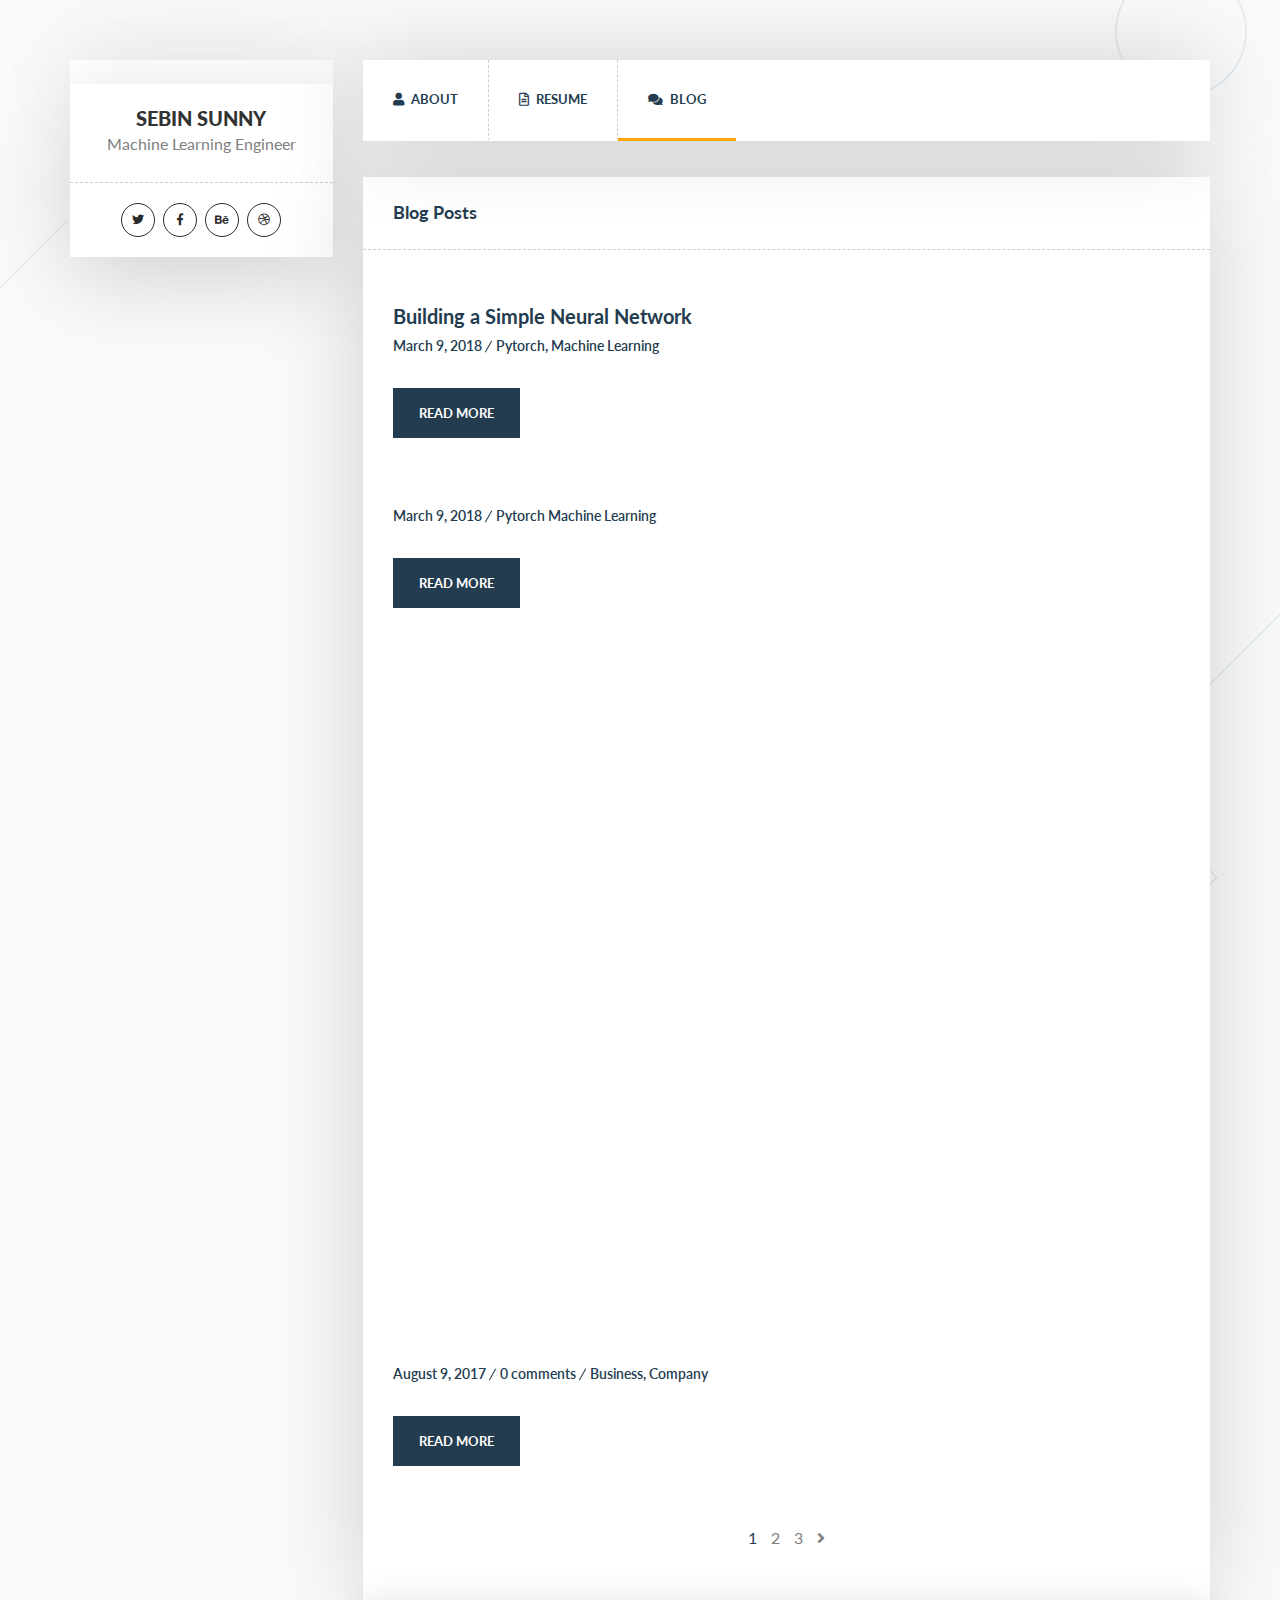
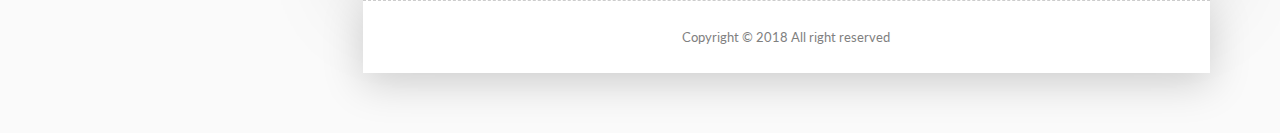
==== blog/index.html @ 4e270429 "added changes" ====
<!DOCTYPE html>
<html lang="en-US">

<!-- Mirrored from demo.spyropress.com/themeforest/picard/blog/ by HTTrack Website Copier/3.x [XR&CO'2014], Mon, 20 Jan 2020 12:11:05 GMT -->
<!-- Added by HTTrack --><meta http-equiv="content-type" content="text/html;charset=UTF-8" /><!-- /Added by HTTrack -->
<head>
<meta charset="UTF-8" />
<meta name="viewport" content="initial-scale=1, width=device-width" />

<link rel="stylesheet" type="text/css" href="../wp-content/cache/wpfc-minified/lnckzbhk/fybok.css" media="all"/>
<link rel="stylesheet" type="text/css" href="../wp-content/cache/wpfc-minified/5coup7i/fybok.css" media="all"/>
<style id='woosw-frontend-inline-css' type='text/css'>
.woosw-area .woosw-inner .woosw-content .woosw-content-bot .woosw-notice { background-color: #5fbd74; } .woosw-area .woosw-inner .woosw-content .woosw-content-bot .woosw-content-bot-inner .woosw-page a:hover, .woosw-area .woosw-inner .woosw-content .woosw-content-bot .woosw-content-bot-inner .woosw-continue:hover { color: #5fbd74; }
</style>
<link rel='stylesheet' id='picard-lato-font-css'  href='https://fonts.googleapis.com/css?family=Lato:400,100,100italic,300,300italic,400italic,700,700italic,900,900italic&amp;subset=latin%2Clatin-ext'  media='all' />
<link rel="stylesheet" type="text/css" href="../wp-content/cache/wpfc-minified/gqbmfcg/fybok.css" media="all"/><![endif]-->

<link rel="stylesheet" type="text/css" href="../wp-content/cache/wpfc-minified/jz6uejcq/fybok.css" media="all"/>
<style id='custom-dynamic-inline-css' type='text/css'>
</style>

<style type="text/css" title="dynamic-css" class="options-output">body{background-color:#fafafa;background-attachment:fixed;background-position:center center;background-image:url('../wp-content/uploads/2017/08/bg.png');}.picard-navigation .main-navigation .menu-main-menu, .body-picard-v2 .header-left, #cshero-header .right-menu{background-color:#ffffff;}#cshero-header-navigation .main-navigation .menu-main-menu > li > a{padding-top:30px;padding-bottom:30px;}#cshero-header-navigation .main-navigation .menu-main-menu > li > a{padding-right:30px;padding-left:30px;}#cshero-header-navigation .main-navigation ul.nav-menu > li > a,.body-picard-v2 #page_wraper .header-left .profile-info ul.second-menu li a{font-family:Lato;line-height:18px;font-weight:700;font-style:normal;font-size:13px;}.slidemenu-fixed{background-color:#ffffff;}.page-title{padding-top:25px;padding-right:30px;padding-bottom:25px;padding-left:30px;}</style><noscript><style> .wpb_animate_when_almost_visible { opacity: 1; }</style></noscript></head>
<body class="page-template page-template-page-templates page-template-blog-classic page-template-page-templatesblog-classic-php page page-id-133 theme-picard woocommerce-no-js wpb-js-composer js-comp-ver-6.0.5 vc_responsive">
<div id="page_wraper" class="hfeed site">
<div class=" container ">
<div class="row">
<div class="profile col-md-3">
<div class="profile-image"><a class="main-logo" href="../index.html"><img alt="" src=""></a></div><div class="profile-info"><div class="name-job"><h1>Sebin Sunny</h1><span class="job">Machine Learning Engineer</span></div><div class="social-icons"><a class="twitter" href="#"><i class="fa fa-twitter"></i></a><a class="facebook" href="#"><i class="fa fa-facebook-f"></i></a><a class="behance" href="#"><i class="fa fa-behance"></i></a><a class="dribbble" href="#"><i class="fa fa-dribbble"></i></a></div></div>			</div>
<div id="content" class="site-content col-md-9">
<header id="masthead" class="site-header">
<div id="cshero-header" class="cshero-main-header">
<div id="cshero-menu-mobile" class="responsive-menu">
<p class="icon-mobile-menu">Menu</p>    </div><!-- #menu-mobile -->

<div id="cshero-header-navigation" class="picard-navigation">
<nav id="site-navigation" class="main-navigation">
<div class="menu-menu-container"><ul id="menu-menu" class="nav-menu menu-main-menu"><li id="menu-item-128" class="menu-item menu-item-type-post_type menu-item-object-page menu-item-home no_group menu-item-128" data-depth="0"><a href="../index.html" class=""><i style="color: ; font-size: " class="fa fa-user"></i> <span class="menu-title">About</span></a></li>
<li id="menu-item-127" class="menu-item menu-item-type-post_type menu-item-object-page no_group menu-item-127" data-depth="0"><a href="../resume/index.html" class=""><i style="color: ; font-size: " class="fa fa-file-text-o"></i> <span class="menu-title">Resume</span></a></li>

<li id="menu-item-135" class="menu-item menu-item-type-post_type menu-item-object-page current-menu-item page_item page-item-133 current_page_item has_full_width no_group menu-item-135" data-depth="0"><a href="index.html" class=""><i style="color: ; font-size: " class="fa fa-comments"></i> <span class="menu-title">Blog</span></a></li>

</ul></div>        </nav><!-- #site-navigation -->
</div>
</div><!-- #site-navigation -->					</header><!-- #masthead -->
<div class="content_wrap">
<div id="page-title" class="page-title">
<div id="page-title-text" class="page-title-text text-left "><h2>Blog posts</h2></div>
</div><!-- #page-title -->
<section id="primary" class="cms--post-classic">
<div class="row">
<div class="col-xs-12 col-sm-12 col-md-12 col-lg-12">
<main id="main" class="site-main col-md-12">


<article id="post-224" class="post-224 post type-post status-publish format-standard has-post-thumbnail hentry category-after-effect tag-business tag-company">
<!--<div class="post-thumbnail"><img width="810" height="326" src="../wp-content/uploads/2017/08/post-2.jpg" class="attachment-large size-large wp-post-image" alt="" srcset="http://demo.spyropress.com/themeforest/picard/wp-content/uploads/2017/08/post-2.jpg 810w, http://demo.spyropress.com/themeforest/picard/wp-content/uploads/2017/08/post-2-768x309.jpg 768w, http://demo.spyropress.com/themeforest/picard/wp-content/uploads/2017/08/post-2-300x121.jpg 300w" sizes="(max-width: 810px) 100vw, 810px" /></div>-->
<header class="entry-header">
<h1 class="entry-title"><a href="../post/index.html" rel="bookmark">Building a Simple Neural Network</a></h1>
<div class="entry-meta">
<ul class="archive_detail">
<li class="detail-date"><i class="fa fa-calendar-o"></i><a href="">March 9, 2018</a></li>
<li class="detail-tags"><i class=""></i><a href="" rel="tag">Pytorch</a>, <a href="" rel="tag">Machine Learning</a></li>
</ul>
</div><!-- .entry-meta -->
</header><!-- .entry-header -->




<div class="entry-content">
<p></p>
</div><!-- .entry-content -->


<footer class="entry-footer">
<a class="button" href="../post/index.html">Read More</a>
</footer><!-- .entry-footer -->

</article><!-- #post-## -->

<article id="post-36" class="post-36 post type-post status-publish format-standard has-post-thumbnail hentry category-dreamviewer category-blog tag-business tag-company">
<!--<div class="post-thumbnail"><img width="810" height="326" src="../wp-content/uploads/2017/08/post-2.jpg" class="attachment-large size-large wp-post-image" alt="" srcset="http://demo.spyropress.com/themeforest/picard/wp-content/uploads/2017/08/post-2.jpg 810w, http://demo.spyropress.com/themeforest/picard/wp-content/uploads/2017/08/post-2-768x309.jpg 768w, http://demo.spyropress.com/themeforest/picard/wp-content/uploads/2017/08/post-2-300x121.jpg 300w" sizes="(max-width: 810px) 100vw, 810px" /></div>-->
    <header class="entry-header">
        <h1 class="entry-title"><a href="../post/index.html" rel="bookmark"></a></h1>
        <div class="entry-meta">
            <ul class="archive_detail">
                <li class="detail-date"><i class="fa fa-calendar-o"></i><a href="">March 9, 2018</a></li>
                <li class="detail-tags"><i class="fa fa-tags"></i><a href="" rel="tag">Pytorch</a> <a href="" rel="tag">Machine Learning</a></li>
            </ul>
        </div><!-- .entry-meta -->
    </header><!-- .entry-header -->




    <!-- .entry-header -->
<div class="entry-content">
<p></p>
</div><!-- .entry-content -->
<footer class="entry-footer">
<a class="button" href="../working-principle-how-do-we-work-6/index.html">Read More</a>
</footer><!-- .entry-footer -->
</article><!-- #post-## -->



<article id="post-32" class="post-32 post type-post status-publish format-video hentry category-photoshop tag-business tag-company post_format-post-format-video">
<iframe src="https://player.vimeo.com/video/99125930" width="1170" height="658" frameborder="0" title="FanDanz App Promo Video" webkitallowfullscreen mozallowfullscreen allowfullscreen></iframe>
<header class="entry-header">
<h1 class="entry-title"><a href="../working-principle-how-do-we-work-5/index.html" rel="bookmark"></a></h1>
<div class="entry-meta">
<ul class="archive_detail">
<li class="detail-date"><i class="fa fa-calendar-o"></i><a href="../2017/08/09/index.html">August 9, 2017</a></li>
<li class="detail-comment"><i class="fa fa-comments-o"></i><a href="../working-principle-how-do-we-work-5/index.html">0 comments</a></li>
<li class="detail-tags"><i class="fa fa-tags"></i><a href="../tag/business/index.html" rel="tag">Business</a>, <a href="../tag/company/index.html" rel="tag">Company</a></li>
</ul>
</div><!-- .entry-meta -->
</header><!-- .entry-header -->
<div class="entry-content">
<p></p>
</div><!-- .entry-content -->
<footer class="entry-footer">
<a class="button" href="../working-principle-how-do-we-work-5/index.html">Read More</a>
</footer><!-- .entry-footer -->
</article><!-- #post-## -->
<nav class="navigation paging-navigation clearfix text-center">
<div class="pagination loop-pagination">
<span class='page-numbers current'>1</span>
<a class='page-numbers' href='page/2/index.html'>2</a>
<a class='page-numbers' href='page/3/index.html'>3</a>
<a class="next page-numbers" href="page/2/index.html"><i class="fa fa-angle-right"></i></a>			</div><!-- .pagination -->
</nav><!-- .navigation -->
</main><!-- #content -->
</div>
</div>
</section><!-- #primary -->
      
</div><!-- .content-wrap -->
<footer id="colophon" class="site-footer">
<div class="footer">
<p class="footer-copyright">Copyright © 2018 All right reserved</p>                    </div><!-- #footer-bottom -->
</footer><!-- .site-footer -->
</div><!-- .site-content -->
</div><!-- .row -->
</div><!-- .container -->
</div><!-- .site -->
</body>

<!-- Mirrored from demo.spyropress.com/themeforest/picard/blog/ by HTTrack Website Copier/3.x [XR&CO'2014], Mon, 20 Jan 2020 12:11:09 GMT -->
</html><!-- WP Fastest Cache file was created in 1.6346130371094 seconds, on 19-09-19 10:33:28 -->
---- wp-content/cache/wpfc-minified/lnckzbhk/fybok.css ----
.wc-block-grid__products{display:flex;flex-wrap:wrap;list-style:none;padding:0;margin:0 0 24px}.wc-block-grid__product{padding:0 16px 0 0;margin:0 0 24px;float:none;width:auto;position:relative;text-align:center}.wc-block-grid__product-link{text-decoration:none;border:0}.wc-block-grid__product-image{text-decoration:none;margin-bottom:16px;display:block}.wc-block-grid__product-image img{vertical-align:middle;margin-left:auto;margin-right:auto}.wc-block-grid__product-title{line-height:1.2;font-weight:700}.wc-block-grid__product-price,.wc-block-grid__product-rating,.wc-block-grid__product-title{margin-bottom:12px;display:block}.wc-block-grid__product-add-to-cart,.wc-block-grid__product-add-to-cart a{margin:0;word-break:break-word;white-space:normal}.wc-block-grid__product-add-to-cart a.loading{opacity:.25;padding-right:2.618em}.wc-block-grid__product-add-to-cart a.loading:after{font-family:WooCommerce;content:"\e01c";vertical-align:top;font-weight:400;position:absolute;top:.618em;right:1em;-webkit-animation:spin 2s linear infinite;animation:spin 2s linear infinite}.wc-block-grid__product-add-to-cart a.added:after{font-family:WooCommerce;content:"\e017";margin-left:.53em;vertical-align:bottom}.wc-block-grid__product-add-to-cart .added_to_cart{text-align:center}.wc-block-grid__product-onsale{font-weight:700;position:absolute;text-align:center;top:0;left:0;margin:0;background-color:#000;color:#fff;display:inline-block;font-size:.75em;padding:.5em;z-index:9;text-transform:uppercase}.wc-block-grid__product-rating .star-rating{overflow:hidden;position:relative;width:5.3em;height:1.618em;line-height:1.618;font-size:1em;font-family:star;font-weight:400;display:inline-block;margin:0 auto}.wc-block-grid__product-rating .star-rating:before{content:"\53\53\53\53\53";top:0;left:0;right:0;position:absolute;opacity:.5;color:#aaa}.wc-block-grid__product-rating .star-rating span{overflow:hidden;top:0;left:0;right:0;position:absolute;padding-top:1.5em}.wc-block-grid__product-rating .star-rating span:before{content:"\53\53\53\53\53";top:0;left:0;right:0;position:absolute;color:#000}.wc-block-grid.has-aligned-buttons .wc-block-grid__product{display:flex;flex-direction:column}.wc-block-grid.has-aligned-buttons .wc-block-grid__product-add-to-cart{margin-top:auto!important}.wc-block-grid.has-1-columns .wc-block-grid__products{display:block}.wc-block-grid.has-1-columns .wc-block-grid__product{margin-left:auto;margin-right:auto}.wc-block-grid.has-2-columns .wc-block-grid__product{flex:1 0 50%;max-width:50%}.wc-block-grid.has-3-columns .wc-block-grid__product{flex:1 0 33.33333%;max-width:33.33333%}.wc-block-grid.has-4-columns .wc-block-grid__product{flex:1 0 25%;max-width:25%}.wc-block-grid.has-5-columns .wc-block-grid__product{flex:1 0 20%;max-width:20%}.wc-block-grid.has-6-columns .wc-block-grid__product{flex:1 0 16.66667%;max-width:16.66667%}.wc-block-grid.has-7-columns .wc-block-grid__product{flex:1 0 14.28571%;max-width:14.28571%}.wc-block-grid.has-8-columns .wc-block-grid__product{flex:1 0 12.5%;max-width:12.5%}.wc-block-grid.has-4-columns:not(.alignwide):not(.alignfull) .wc-block-grid__product,.wc-block-grid.has-5-columns:not(.alignfull) .wc-block-grid__product,.wc-block-grid.has-6-columns:not(.alignfull) .wc-block-grid__product,.wc-block-grid.has-7-columns .wc-block-grid__product,.wc-block-grid.has-8-columns .wc-block-grid__product{font-size:.8em}.theme-twentysixteen .wc-block-grid .price ins{color:#77a464}.theme-twentynineteen .wc-block-grid__product{font-size:.88889em}.theme-twentynineteen .wc-block-grid__product-onsale,.theme-twentynineteen .wc-block-grid__product-title{font-family:-apple-system,BlinkMacSystemFont,Segoe UI,Roboto,Oxygen,Ubuntu,Cantarell,Fira Sans,Droid Sans,Helvetica Neue,sans-serif}.theme-twentynineteen .wc-block-grid__product-onsale{line-height:1}
.wc-block-featured-category{position:relative;background-color:#24292d;background-size:cover;background-position:50%;width:100%;margin:0 0 1.5em;display:flex;justify-content:center;align-items:center;flex-wrap:wrap;align-content:center}.wc-block-featured-category .wc-block-featured-category__wrapper{overflow:hidden;height:100%;display:flex;justify-content:center;align-items:center;flex-wrap:wrap;align-content:center}.wc-block-featured-category.has-left-content{justify-content:flex-start}.wc-block-featured-category.has-left-content .wc-block-featured-category__description,.wc-block-featured-category.has-left-content .wc-block-featured-category__price,.wc-block-featured-category.has-left-content .wc-block-featured-category__title{margin-left:0;text-align:left}.wc-block-featured-category.has-right-content{justify-content:flex-end}.wc-block-featured-category.has-right-content .wc-block-featured-category__description,.wc-block-featured-category.has-right-content .wc-block-featured-category__price,.wc-block-featured-category.has-right-content .wc-block-featured-category__title{margin-right:0;text-align:right}.wc-block-featured-category .wc-block-featured-category__description,.wc-block-featured-category .wc-block-featured-category__price,.wc-block-featured-category .wc-block-featured-category__title{color:#fff;line-height:1.25;margin-bottom:0;text-align:center}.wc-block-featured-category .wc-block-featured-category__description a,.wc-block-featured-category .wc-block-featured-category__description a:active,.wc-block-featured-category .wc-block-featured-category__description a:focus,.wc-block-featured-category .wc-block-featured-category__description a:hover,.wc-block-featured-category .wc-block-featured-category__price a,.wc-block-featured-category .wc-block-featured-category__price a:active,.wc-block-featured-category .wc-block-featured-category__price a:focus,.wc-block-featured-category .wc-block-featured-category__price a:hover,.wc-block-featured-category .wc-block-featured-category__title a,.wc-block-featured-category .wc-block-featured-category__title a:active,.wc-block-featured-category .wc-block-featured-category__title a:focus,.wc-block-featured-category .wc-block-featured-category__title a:hover{color:#fff}.wc-block-featured-category .wc-block-featured-category__description,.wc-block-featured-category .wc-block-featured-category__link,.wc-block-featured-category .wc-block-featured-category__price,.wc-block-featured-category .wc-block-featured-category__title{width:100%;padding:0 48px 16px;z-index:1}.wc-block-featured-category .wc-block-featured-category__title{margin-top:0}.wc-block-featured-category .wc-block-featured-category__title:before{display:none}.wc-block-featured-category .wc-block-featured-category__description p{margin:0}.wc-block-featured-category.has-background-dim:before{content:"";position:absolute;top:0;left:0;bottom:0;right:0;background-color:inherit;opacity:.5;z-index:1}.wc-block-featured-category.has-background-dim.has-background-dim-10:before{opacity:.1}.wc-block-featured-category.has-background-dim.has-background-dim-20:before{opacity:.2}.wc-block-featured-category.has-background-dim.has-background-dim-30:before{opacity:.3}.wc-block-featured-category.has-background-dim.has-background-dim-40:before{opacity:.4}.wc-block-featured-category.has-background-dim.has-background-dim-50:before{opacity:.5}.wc-block-featured-category.has-background-dim.has-background-dim-60:before{opacity:.6}.wc-block-featured-category.has-background-dim.has-background-dim-70:before{opacity:.7}.wc-block-featured-category.has-background-dim.has-background-dim-80:before{opacity:.8}.wc-block-featured-category.has-background-dim.has-background-dim-90:before{opacity:.9}.wc-block-featured-category.has-background-dim.has-background-dim-100:before{opacity:1}.wc-block-featured-category.alignleft,.wc-block-featured-category.alignright{max-width:305px;width:100%}.wc-block-featured-category:after{display:block;content:"";font-size:0;min-height:inherit}@supports ((position:-webkit-sticky) or (position:sticky)){.wc-block-featured-category:after{content:none}}.wc-block-featured-category.aligncenter,.wc-block-featured-category.alignleft,.wc-block-featured-category.alignright{display:flex}
.wc-block-product-categories{margin-bottom:1em}.wc-block-product-categories.is-dropdown{display:flex}.wc-block-product-categories select{margin-right:.5em}.wp-block-woocommerce-product-categories.is-loading .wc-block-product-categories__placeholder{display:inline-block;height:1em;width:50%;min-width:200px;background:currentColor;opacity:.2}.wc-block-product-categories__button{display:flex;align-items:center;text-decoration:none;font-size:13px;margin:0;border:none;cursor:pointer;-webkit-appearance:none;background:none;padding:8px;color:#555d66;position:relative;overflow:hidden;border-radius:4px}.wc-block-product-categories__button svg{fill:currentColor;outline:none}.wc-block-product-categories__button .screen-reader-text{height:auto}.wc-block-product-categories__button:active{color:currentColor}.wc-block-product-categories__button:disabled,.wc-block-product-categories__button[aria-disabled=true]{cursor:default;opacity:.3}.wc-block-product-categories__button:focus:enabled{background-color:#fff;color:#191e23;box-shadow:inset 0 0 0 1px #6c7781,inset 0 0 0 2px #fff;outline:2px solid transparent;outline-offset:-2px}.wc-block-product-categories__button:not(:disabled):not([aria-disabled=true]):hover{background-color:#fff;color:#191e23;box-shadow:inset 0 0 0 1px #e2e4e7,inset 0 0 0 2px #fff,0 1px 1px rgba(25,30,35,.2)}.wc-block-product-categories__button:not(:disabled):not([aria-disabled=true]):active{outline:none;background-color:#fff;color:#191e23;box-shadow:inset 0 0 0 1px #ccd0d4,inset 0 0 0 2px #fff}.wc-block-product-categories__button:disabled:focus,.wc-block-product-categories__button[aria-disabled=true]:focus{box-shadow:none}
.wc-block-featured-product{position:relative;background-color:#24292d;background-size:cover;background-position:50%;width:100%;margin:0 0 1.5em}.wc-block-featured-product,.wc-block-featured-product .wc-block-featured-product__wrapper{display:flex;justify-content:center;align-items:center;flex-wrap:wrap;align-content:center}.wc-block-featured-product .wc-block-featured-product__wrapper{overflow:hidden;height:100%}.wc-block-featured-product.has-left-content{justify-content:flex-start}.wc-block-featured-product.has-left-content .wc-block-featured-product__description,.wc-block-featured-product.has-left-content .wc-block-featured-product__price,.wc-block-featured-product.has-left-content .wc-block-featured-product__title,.wc-block-featured-product.has-left-content .wc-block-featured-product__variation{margin-left:0;text-align:left}.wc-block-featured-product.has-right-content{justify-content:flex-end}.wc-block-featured-product.has-right-content .wc-block-featured-product__description,.wc-block-featured-product.has-right-content .wc-block-featured-product__price,.wc-block-featured-product.has-right-content .wc-block-featured-product__title,.wc-block-featured-product.has-right-content .wc-block-featured-product__variation{margin-right:0;text-align:right}.wc-block-featured-product .wc-block-featured-product__description,.wc-block-featured-product .wc-block-featured-product__price,.wc-block-featured-product .wc-block-featured-product__title,.wc-block-featured-product .wc-block-featured-product__variation{color:#fff;line-height:1.25;margin-bottom:0;text-align:center}.wc-block-featured-product .wc-block-featured-product__description a,.wc-block-featured-product .wc-block-featured-product__description a:active,.wc-block-featured-product .wc-block-featured-product__description a:focus,.wc-block-featured-product .wc-block-featured-product__description a:hover,.wc-block-featured-product .wc-block-featured-product__price a,.wc-block-featured-product .wc-block-featured-product__price a:active,.wc-block-featured-product .wc-block-featured-product__price a:focus,.wc-block-featured-product .wc-block-featured-product__price a:hover,.wc-block-featured-product .wc-block-featured-product__title a,.wc-block-featured-product .wc-block-featured-product__title a:active,.wc-block-featured-product .wc-block-featured-product__title a:focus,.wc-block-featured-product .wc-block-featured-product__title a:hover,.wc-block-featured-product .wc-block-featured-product__variation a,.wc-block-featured-product .wc-block-featured-product__variation a:active,.wc-block-featured-product .wc-block-featured-product__variation a:focus,.wc-block-featured-product .wc-block-featured-product__variation a:hover{color:#fff}.wc-block-featured-product .wc-block-featured-product__description,.wc-block-featured-product .wc-block-featured-product__link,.wc-block-featured-product .wc-block-featured-product__price,.wc-block-featured-product .wc-block-featured-product__title,.wc-block-featured-product .wc-block-featured-product__variation{width:100%;padding:16px 48px 0;z-index:1}.wc-block-featured-product .wc-block-featured-product__title,.wc-block-featured-product .wc-block-featured-product__variation{margin-top:0;border:0}.wc-block-featured-product .wc-block-featured-product__title:before,.wc-block-featured-product .wc-block-featured-product__variation:before{display:none}.wc-block-featured-product .wc-block-featured-product__variation{font-style:italic;padding-top:0}.wc-block-featured-product .wc-block-featured-product__description p{margin:0;line-height:1.5em}.wc-block-featured-product.has-background-dim:before{content:"";position:absolute;top:0;left:0;bottom:0;right:0;background-color:inherit;opacity:.5;z-index:1}.wc-block-featured-product.has-background-dim.has-background-dim-10:before{opacity:.1}.wc-block-featured-product.has-background-dim.has-background-dim-20:before{opacity:.2}.wc-block-featured-product.has-background-dim.has-background-dim-30:before{opacity:.3}.wc-block-featured-product.has-background-dim.has-background-dim-40:before{opacity:.4}.wc-block-featured-product.has-background-dim.has-background-dim-50:before{opacity:.5}.wc-block-featured-product.has-background-dim.has-background-dim-60:before{opacity:.6}.wc-block-featured-product.has-background-dim.has-background-dim-70:before{opacity:.7}.wc-block-featured-product.has-background-dim.has-background-dim-80:before{opacity:.8}.wc-block-featured-product.has-background-dim.has-background-dim-90:before{opacity:.9}.wc-block-featured-product.has-background-dim.has-background-dim-100:before{opacity:1}.wc-block-featured-product.alignleft,.wc-block-featured-product.alignright{max-width:305px;width:100%}.wc-block-featured-product:after{display:block;content:"";font-size:0;min-height:inherit}@supports ((position:-webkit-sticky) or (position:sticky)){.wc-block-featured-product:after{content:none}}.wc-block-featured-product.aligncenter,.wc-block-featured-product.alignleft,.wc-block-featured-product.alignright{display:flex}div.wpcf7 {
margin: 0;
padding: 0;
}
div.wpcf7 .screen-reader-response {
position: absolute;
overflow: hidden;
clip: rect(1px, 1px, 1px, 1px);
height: 1px;
width: 1px;
margin: 0;
padding: 0;
border: 0;
}
div.wpcf7-response-output {
margin: 2em 0.5em 1em;
padding: 0.2em 1em;
border: 2px solid #ff0000;
}
div.wpcf7-mail-sent-ok {
border: 2px solid #398f14;
}
div.wpcf7-mail-sent-ng,
div.wpcf7-aborted {
border: 2px solid #ff0000;
}
div.wpcf7-spam-blocked {
border: 2px solid #ffa500;
}
div.wpcf7-validation-errors,
div.wpcf7-acceptance-missing {
border: 2px solid #f7e700;
}
.wpcf7-form-control-wrap {
position: relative;
}
span.wpcf7-not-valid-tip {
color: #f00;
font-size: 1em;
font-weight: normal;
display: block;
}
.use-floating-validation-tip span.wpcf7-not-valid-tip {
position: absolute;
top: 20%;
left: 20%;
z-index: 100;
border: 1px solid #ff0000;
background: #fff;
padding: .2em .8em;
}
span.wpcf7-list-item {
display: inline-block;
margin: 0 0 0 1em;
}
span.wpcf7-list-item-label::before,
span.wpcf7-list-item-label::after {
content: " ";
}
.wpcf7-display-none {
display: none;
}
div.wpcf7 .ajax-loader {
visibility: hidden;
display: inline-block;
background-image: url(../../../plugins/contact-form-7/images/ajax-loader.gif);
width: 16px;
height: 16px;
border: none;
padding: 0;
margin: 0 0 0 4px;
vertical-align: middle;
}
div.wpcf7 .ajax-loader.is-active {
visibility: visible;
}
div.wpcf7 div.ajax-error {
display: none;
}
div.wpcf7 .placeheld {
color: #888;
}
div.wpcf7 input[type="file"] {
cursor: pointer;
}
div.wpcf7 input[type="file"]:disabled {
cursor: default;
}
div.wpcf7 .wpcf7-submit:disabled {
cursor: not-allowed;
}
---- wp-content/cache/wpfc-minified/5coup7i/fybok.css ----
[class*=hint--]{position:relative;display:inline-block}[class*=hint--]:after,[class*=hint--]:before{position:absolute;-webkit-transform:translate3d(0,0,0);-moz-transform:translate3d(0,0,0);transform:translate3d(0,0,0);visibility:hidden;opacity:0;z-index:1000000;pointer-events:none;-webkit-transition:.3s ease;-moz-transition:.3s ease;transition:.3s ease;-webkit-transition-delay:0s;-moz-transition-delay:0s;transition-delay:0s}[class*=hint--]:hover:after,[class*=hint--]:hover:before{visibility:visible;opacity:1;-webkit-transition-delay:.1s;-moz-transition-delay:.1s;transition-delay:.1s}[class*=hint--]:before{content:'';position:absolute;background:0 0;border:6px solid transparent;z-index:1000001}[class*=hint--]:after{background:#383838;color:#fff;padding:8px 10px;font-size:12px;font-family:"Helvetica Neue",Helvetica,Arial,sans-serif;line-height:12px;white-space:nowrap;text-shadow:0 -1px 0 #000;box-shadow:4px 4px 8px rgba(0,0,0,.3)}[class*=hint--][aria-label]:after{content:attr(aria-label)}[class*=hint--][data-hint]:after{content:attr(data-hint)}[aria-label='']:after,[aria-label='']:before,[data-hint='']:after,[data-hint='']:before{display:none!important}.hint--top-left:before,.hint--top-right:before,.hint--top:before{border-top-color:#383838}.hint--bottom-left:before,.hint--bottom-right:before,.hint--bottom:before{border-bottom-color:#383838}.hint--top:after,.hint--top:before{bottom:100%;left:50%}.hint--top:before{margin-bottom:-11px;left:calc(50% - 6px)}.hint--top:after{-webkit-transform:translateX(-50%);-moz-transform:translateX(-50%);transform:translateX(-50%)}.hint--top:hover:before{-webkit-transform:translateY(-8px);-moz-transform:translateY(-8px);transform:translateY(-8px)}.hint--top:hover:after{-webkit-transform:translateX(-50%) translateY(-8px);-moz-transform:translateX(-50%) translateY(-8px);transform:translateX(-50%) translateY(-8px)}.hint--bottom:after,.hint--bottom:before{top:100%;left:50%}.hint--bottom:before{margin-top:-11px;left:calc(50% - 6px)}.hint--bottom:after{-webkit-transform:translateX(-50%);-moz-transform:translateX(-50%);transform:translateX(-50%)}.hint--bottom:hover:before{-webkit-transform:translateY(8px);-moz-transform:translateY(8px);transform:translateY(8px)}.hint--bottom:hover:after{-webkit-transform:translateX(-50%) translateY(8px);-moz-transform:translateX(-50%) translateY(8px);transform:translateX(-50%) translateY(8px)}.hint--right:before{border-right-color:#383838;margin-left:-11px;margin-bottom:-6px}.hint--right:after{margin-bottom:-14px}.hint--right:after,.hint--right:before{left:100%;bottom:50%}.hint--right:hover:after,.hint--right:hover:before{-webkit-transform:translateX(8px);-moz-transform:translateX(8px);transform:translateX(8px)}.hint--left:before{border-left-color:#383838;margin-right:-11px;margin-bottom:-6px}.hint--left:after{margin-bottom:-14px}.hint--left:after,.hint--left:before{right:100%;bottom:50%}.hint--left:hover:after,.hint--left:hover:before{-webkit-transform:translateX(-8px);-moz-transform:translateX(-8px);transform:translateX(-8px)}.hint--top-left:after,.hint--top-left:before{bottom:100%;left:50%}.hint--top-left:before{margin-bottom:-11px;left:calc(50% - 6px)}.hint--top-left:after{-webkit-transform:translateX(-100%);-moz-transform:translateX(-100%);transform:translateX(-100%);margin-left:12px}.hint--top-left:hover:before{-webkit-transform:translateY(-8px);-moz-transform:translateY(-8px);transform:translateY(-8px)}.hint--top-left:hover:after{-webkit-transform:translateX(-100%) translateY(-8px);-moz-transform:translateX(-100%) translateY(-8px);transform:translateX(-100%) translateY(-8px)}.hint--top-right:after,.hint--top-right:before{bottom:100%;left:50%}.hint--top-right:before{margin-bottom:-11px;left:calc(50% - 6px)}.hint--top-right:after{-webkit-transform:translateX(0);-moz-transform:translateX(0);transform:translateX(0);margin-left:-12px}.hint--top-right:hover:after,.hint--top-right:hover:before{-webkit-transform:translateY(-8px);-moz-transform:translateY(-8px);transform:translateY(-8px)}.hint--bottom-left:after,.hint--bottom-left:before{top:100%;left:50%}.hint--bottom-left:before{margin-top:-11px;left:calc(50% - 6px)}.hint--bottom-left:after{-webkit-transform:translateX(-100%);-moz-transform:translateX(-100%);transform:translateX(-100%);margin-left:12px}.hint--bottom-left:hover:before{-webkit-transform:translateY(8px);-moz-transform:translateY(8px);transform:translateY(8px)}.hint--bottom-left:hover:after{-webkit-transform:translateX(-100%) translateY(8px);-moz-transform:translateX(-100%) translateY(8px);transform:translateX(-100%) translateY(8px)}.hint--bottom-right:after,.hint--bottom-right:before{top:100%;left:50%}.hint--bottom-right:before{margin-top:-11px;left:calc(50% - 6px)}.hint--bottom-right:after{-webkit-transform:translateX(0);-moz-transform:translateX(0);transform:translateX(0);margin-left:-12px}.hint--bottom-right:hover:after,.hint--bottom-right:hover:before{-webkit-transform:translateY(8px);-moz-transform:translateY(8px);transform:translateY(8px)}.hint--large:after,.hint--medium:after,.hint--small:after{white-space:normal;line-height:1.4em;word-wrap:break-word}.hint--small:after{width:80px}.hint--medium:after{width:150px}.hint--large:after{width:300px}.hint--error:after{background-color:#b34e4d;text-shadow:0 -1px 0 #592726}.hint--error.hint--top-left:before,.hint--error.hint--top-right:before,.hint--error.hint--top:before{border-top-color:#b34e4d}.hint--error.hint--bottom-left:before,.hint--error.hint--bottom-right:before,.hint--error.hint--bottom:before{border-bottom-color:#b34e4d}.hint--error.hint--left:before{border-left-color:#b34e4d}.hint--error.hint--right:before{border-right-color:#b34e4d}.hint--warning:after{background-color:#c09854;text-shadow:0 -1px 0 #6c5328}.hint--warning.hint--top-left:before,.hint--warning.hint--top-right:before,.hint--warning.hint--top:before{border-top-color:#c09854}.hint--warning.hint--bottom-left:before,.hint--warning.hint--bottom-right:before,.hint--warning.hint--bottom:before{border-bottom-color:#c09854}.hint--warning.hint--left:before{border-left-color:#c09854}.hint--warning.hint--right:before{border-right-color:#c09854}.hint--info:after{background-color:#3986ac;text-shadow:0 -1px 0 #1a3c4d}.hint--info.hint--top-left:before,.hint--info.hint--top-right:before,.hint--info.hint--top:before{border-top-color:#3986ac}.hint--info.hint--bottom-left:before,.hint--info.hint--bottom-right:before,.hint--info.hint--bottom:before{border-bottom-color:#3986ac}.hint--info.hint--left:before{border-left-color:#3986ac}.hint--info.hint--right:before{border-right-color:#3986ac}.hint--success:after{background-color:#458746;text-shadow:0 -1px 0 #1a321a}.hint--success.hint--top-left:before,.hint--success.hint--top-right:before,.hint--success.hint--top:before{border-top-color:#458746}.hint--success.hint--bottom-left:before,.hint--success.hint--bottom-right:before,.hint--success.hint--bottom:before{border-bottom-color:#458746}.hint--success.hint--left:before{border-left-color:#458746}.hint--success.hint--right:before{border-right-color:#458746}.hint--always:after,.hint--always:before{opacity:1;visibility:visible}.hint--always.hint--top:before{-webkit-transform:translateY(-8px);-moz-transform:translateY(-8px);transform:translateY(-8px)}.hint--always.hint--top:after{-webkit-transform:translateX(-50%) translateY(-8px);-moz-transform:translateX(-50%) translateY(-8px);transform:translateX(-50%) translateY(-8px)}.hint--always.hint--top-left:before{-webkit-transform:translateY(-8px);-moz-transform:translateY(-8px);transform:translateY(-8px)}.hint--always.hint--top-left:after{-webkit-transform:translateX(-100%) translateY(-8px);-moz-transform:translateX(-100%) translateY(-8px);transform:translateX(-100%) translateY(-8px)}.hint--always.hint--top-right:after,.hint--always.hint--top-right:before{-webkit-transform:translateY(-8px);-moz-transform:translateY(-8px);transform:translateY(-8px)}.hint--always.hint--bottom:before{-webkit-transform:translateY(8px);-moz-transform:translateY(8px);transform:translateY(8px)}.hint--always.hint--bottom:after{-webkit-transform:translateX(-50%) translateY(8px);-moz-transform:translateX(-50%) translateY(8px);transform:translateX(-50%) translateY(8px)}.hint--always.hint--bottom-left:before{-webkit-transform:translateY(8px);-moz-transform:translateY(8px);transform:translateY(8px)}.hint--always.hint--bottom-left:after{-webkit-transform:translateX(-100%) translateY(8px);-moz-transform:translateX(-100%) translateY(8px);transform:translateX(-100%) translateY(8px)}.hint--always.hint--bottom-right:after,.hint--always.hint--bottom-right:before{-webkit-transform:translateY(8px);-moz-transform:translateY(8px);transform:translateY(8px)}.hint--always.hint--left:after,.hint--always.hint--left:before{-webkit-transform:translateX(-8px);-moz-transform:translateX(-8px);transform:translateX(-8px)}.hint--always.hint--right:after,.hint--always.hint--right:before{-webkit-transform:translateX(8px);-moz-transform:translateX(8px);transform:translateX(8px)}.hint--rounded:after{border-radius:4px}.hint--no-animate:after,.hint--no-animate:before{-webkit-transition-duration:0s;-moz-transition-duration:0s;transition-duration:0s}.hint--bounce:after,.hint--bounce:before{-webkit-transition:opacity .3s ease,visibility .3s ease,-webkit-transform .3s cubic-bezier(.71,1.7,.77,1.24);-moz-transition:opacity .3s ease,visibility .3s ease,-moz-transform .3s cubic-bezier(.71,1.7,.77,1.24);transition:opacity .3s ease,visibility .3s ease,transform .3s cubic-bezier(.71,1.7,.77,1.24)}.ps-container{-ms-touch-action:auto;touch-action:auto;overflow:hidden !important;-ms-overflow-style:none}@supports (-ms-overflow-style: none){.ps-container{overflow:auto !important}}@media screen and (-ms-high-contrast: active), (-ms-high-contrast: none){.ps-container{overflow:auto !important}}.ps-container.ps-active-x>.ps-scrollbar-x-rail,.ps-container.ps-active-y>.ps-scrollbar-y-rail{display:block;background-color:transparent}.ps-container.ps-in-scrolling.ps-x>.ps-scrollbar-x-rail{background-color:#eee;opacity:.9}.ps-container.ps-in-scrolling.ps-x>.ps-scrollbar-x-rail>.ps-scrollbar-x{background-color:#999;height:11px}.ps-container.ps-in-scrolling.ps-y>.ps-scrollbar-y-rail{background-color:#eee;opacity:.9}.ps-container.ps-in-scrolling.ps-y>.ps-scrollbar-y-rail>.ps-scrollbar-y{background-color:#999;width:11px}.ps-container>.ps-scrollbar-x-rail{display:none;position:absolute;opacity:0;-webkit-transition:background-color .2s linear, opacity .2s linear;-o-transition:background-color .2s linear, opacity .2s linear;-moz-transition:background-color .2s linear, opacity .2s linear;transition:background-color .2s linear, opacity .2s linear;bottom:0px;height:15px}.ps-container>.ps-scrollbar-x-rail>.ps-scrollbar-x{position:absolute;background-color:#aaa;-webkit-border-radius:6px;-moz-border-radius:6px;border-radius:6px;-webkit-transition:background-color .2s linear, height .2s linear, width .2s ease-in-out, -webkit-border-radius .2s ease-in-out;transition:background-color .2s linear, height .2s linear, width .2s ease-in-out, -webkit-border-radius .2s ease-in-out;-o-transition:background-color .2s linear, height .2s linear, width .2s ease-in-out, border-radius .2s ease-in-out;-moz-transition:background-color .2s linear, height .2s linear, width .2s ease-in-out, border-radius .2s ease-in-out, -moz-border-radius .2s ease-in-out;transition:background-color .2s linear, height .2s linear, width .2s ease-in-out, border-radius .2s ease-in-out;transition:background-color .2s linear, height .2s linear, width .2s ease-in-out, border-radius .2s ease-in-out, -webkit-border-radius .2s ease-in-out, -moz-border-radius .2s ease-in-out;bottom:2px;height:6px}.ps-container>.ps-scrollbar-x-rail:hover>.ps-scrollbar-x,.ps-container>.ps-scrollbar-x-rail:active>.ps-scrollbar-x{height:11px}.ps-container>.ps-scrollbar-y-rail{display:none;position:absolute;opacity:0;-webkit-transition:background-color .2s linear, opacity .2s linear;-o-transition:background-color .2s linear, opacity .2s linear;-moz-transition:background-color .2s linear, opacity .2s linear;transition:background-color .2s linear, opacity .2s linear;right:0;width:15px}.ps-container>.ps-scrollbar-y-rail>.ps-scrollbar-y{position:absolute;background-color:#aaa;-webkit-border-radius:6px;-moz-border-radius:6px;border-radius:6px;-webkit-transition:background-color .2s linear, height .2s linear, width .2s ease-in-out, -webkit-border-radius .2s ease-in-out;transition:background-color .2s linear, height .2s linear, width .2s ease-in-out, -webkit-border-radius .2s ease-in-out;-o-transition:background-color .2s linear, height .2s linear, width .2s ease-in-out, border-radius .2s ease-in-out;-moz-transition:background-color .2s linear, height .2s linear, width .2s ease-in-out, border-radius .2s ease-in-out, -moz-border-radius .2s ease-in-out;transition:background-color .2s linear, height .2s linear, width .2s ease-in-out, border-radius .2s ease-in-out;transition:background-color .2s linear, height .2s linear, width .2s ease-in-out, border-radius .2s ease-in-out, -webkit-border-radius .2s ease-in-out, -moz-border-radius .2s ease-in-out;right:2px;width:6px}.ps-container>.ps-scrollbar-y-rail:hover>.ps-scrollbar-y,.ps-container>.ps-scrollbar-y-rail:active>.ps-scrollbar-y{width:11px}.ps-container:hover.ps-in-scrolling.ps-x>.ps-scrollbar-x-rail{background-color:#eee;opacity:.9}.ps-container:hover.ps-in-scrolling.ps-x>.ps-scrollbar-x-rail>.ps-scrollbar-x{background-color:#999;height:11px}.ps-container:hover.ps-in-scrolling.ps-y>.ps-scrollbar-y-rail{background-color:#eee;opacity:.9}.ps-container:hover.ps-in-scrolling.ps-y>.ps-scrollbar-y-rail>.ps-scrollbar-y{background-color:#999;width:11px}.ps-container:hover>.ps-scrollbar-x-rail,.ps-container:hover>.ps-scrollbar-y-rail{opacity:.6}.ps-container:hover>.ps-scrollbar-x-rail:hover{background-color:#eee;opacity:.9}.ps-container:hover>.ps-scrollbar-x-rail:hover>.ps-scrollbar-x{background-color:#999}.ps-container:hover>.ps-scrollbar-y-rail:hover{background-color:#eee;opacity:.9}.ps-container:hover>.ps-scrollbar-y-rail:hover>.ps-scrollbar-y{background-color:#999}.ps-theme-wpc {
-ms-touch-action: none;
touch-action: none;
overflow: hidden !important;
-ms-overflow-style: none;
}
@supports (-ms-overflow-style: none) {
.ps-theme-wpc {
overflow: auto !important;
}
}
@media screen and (-ms-high-contrast: active), (-ms-high-contrast: none) {
.ps-theme-wpc {
overflow: auto !important;
}
}
.ps-theme-wpc.ps-active-x > .ps-scrollbar-x-rail,
.ps-theme-wpc.ps-active-y > .ps-scrollbar-y-rail {
display: block;
background-color: transparent;
}
.ps-theme-wpc.ps-in-scrolling {
pointer-events: none;
}
.ps-theme-wpc.ps-in-scrolling.ps-x > .ps-scrollbar-x-rail {
background-color: rgba(0, 0, 0, .1) !important;
}
.ps-theme-wpc.ps-in-scrolling.ps-x > .ps-scrollbar-x-rail > .ps-scrollbar-x {
background-color: rgba(0, 0, 0, 1);
}
.ps-theme-wpc.ps-in-scrolling.ps-y > .ps-scrollbar-y-rail {
background-color: rgba(0, 0, 0, .1) !important;
}
.ps-theme-wpc.ps-in-scrolling.ps-y > .ps-scrollbar-y-rail > .ps-scrollbar-y {
background-color: rgba(0, 0, 0, 1);
width: 2px;
border-radius: 1px;
}
.ps-theme-wpc > .ps-scrollbar-x-rail {
display: none;
position: absolute; opacity: 0;
transition: background-color .2s linear, opacity .2s linear;
bottom: 0; height: 2px;
border-radius: 1px;
}
.ps-theme-wpc > .ps-scrollbar-x-rail > .ps-scrollbar-x {
position: absolute; background-color: rgba(0, 0, 0, 1);
transition: background-color .2s linear, height .2s linear, width .2s ease-in-out, border-radius .2s ease-in-out;
bottom: 0; height: 2px !important;
border-radius: 1px !important;
}
.ps-theme-wpc > .ps-scrollbar-x-rail:hover > .ps-scrollbar-x, .ps-theme-wpc > .ps-scrollbar-x-rail:active > .ps-scrollbar-x {
height: 2px;
border-radius: 1px;
}
.ps-theme-wpc > .ps-scrollbar-y-rail {
display: none;
position: absolute; opacity: 0;
transition: background-color .2s linear, opacity .2s linear;
right: 0; width: 2px;
border-radius: 1px;
}
.ps-theme-wpc > .ps-scrollbar-y-rail > .ps-scrollbar-y {
position: absolute; background-color: rgba(0, 0, 0, 1); transition: background-color .2s linear, height .2s linear, width .2s ease-in-out, border-radius .2s ease-in-out;
right: 0; width: 2px !important;
border-radius: 1px !important;
}
.ps-theme-wpc > .ps-scrollbar-y-rail:hover > .ps-scrollbar-y, .ps-theme-wpc > .ps-scrollbar-y-rail:active > .ps-scrollbar-y {
width: 2px;
border-radius: 1px;
}
.ps-theme-wpc:hover.ps-in-scrolling {
pointer-events: none;
}
.ps-theme-wpc:hover.ps-in-scrolling.ps-x > .ps-scrollbar-x-rail {
background-color: rgba(0, 0, 0, 1);
}
.ps-theme-wpc:hover.ps-in-scrolling.ps-x > .ps-scrollbar-x-rail > .ps-scrollbar-x {
background-color: rgba(0, 0, 0, 1);
height: 2px;
border-radius: 1px;
}
.ps-theme-wpc:hover.ps-in-scrolling.ps-y > .ps-scrollbar-y-rail {
background-color: rgba(0, 0, 0, 1);
}
.ps-theme-wpc:hover.ps-in-scrolling.ps-y > .ps-scrollbar-y-rail > .ps-scrollbar-y {
background-color: rgba(0, 0, 0, 1);
width: 2px;
border-radius: 1px;
}
.ps-theme-wpc:hover > .ps-scrollbar-x-rail:hover {
background-color: rgba(0, 0, 0, .1);
opacity: 1;
}
.ps-theme-wpc:hover > .ps-scrollbar-x-rail:hover > .ps-scrollbar-x {
background-color: rgba(0, 0, 0, 1);
}
.ps-theme-wpc:hover > .ps-scrollbar-y-rail:hover {
background-color: rgba(0, 0, 0, .1);
opacity: 1;
}
.ps-theme-wpc:hover > .ps-scrollbar-y-rail:hover > .ps-scrollbar-y {
background-color: rgba(0, 0, 0, 1);
}@keyframes spinner {
to {
transform: rotate(360deg);
}
}
@-webkit-keyframes spinner {
to {
-webkit-transform: rotate(360deg);
}
}
@keyframes shake {
10%, 90% {
transform: translate3d(-1px, 0, 0);
}
20%, 80% {
transform: translate3d(2px, 0, 0);
}
30%, 50%, 70% {
transform: translate3d(-4px, 0, 0);
}
40%, 60% {
transform: translate3d(4px, 0, 0);
}
}
.wooscp-popup {
position: fixed;
top: 0;
left: 0;
width: 100%;
height: 100%;
background-color: rgba(0, 0, 0, 0.9);
z-index: 99999999;
opacity: 0;
visibility: hidden;
-webkit-transition: all 0.5s;
-moz-transition: all 0.5s;
-ms-transition: all 0.5s;
-o-transition: all 0.5s;
transition: all 0.5s;
}
.wooscp-popup.open {
opacity: 1;
visibility: visible;
}
.wooscp-popup.open .wooscp-popup-inner .wooscp-popup-content {
top: 50%;
}
.wooscp-popup .wooscp-popup-inner {
display: block;
width: 100%;
height: 100%;
position: relative;
}
.wooscp-popup .wooscp-popup-inner .wooscp-popup-content {
position: absolute;
padding: 15px;
top: 60%;
left: 50%;
width: 360px;
height: 400px;
max-width: 90%;
max-height: 90%;
background-color: #fff;
border-radius: 2px;
-moz-border-radius: 2px;
-webkit-border-radius: 2px;
transform: translate3d(-50%, -50%, 0);
-webkit-transition: all 0.5s;
-moz-transition: all 0.5s;
-ms-transition: all 0.5s;
-o-transition: all 0.5s;
transition: all 0.5s;
}
.wooscp-popup .wooscp-popup-inner .wooscp-popup-content .wooscp-popup-content-inner {
display: flex;
flex-direction: column;
width: 100%;
height: 100%;
}
.wooscp-popup .wooscp-popup-inner .wooscp-popup-content .wooscp-popup-content-inner .wooscp-popup-close {
width: 32px;
height: 32px;
line-height: 32px;
position: absolute;
top: -32px;
right: -32px;
color: #fff;
text-align: center;
background-image: url(../../../plugins/woo-smart-compare/assets/images/close.svg);
background-repeat: no-repeat;
background-position: center;
cursor: pointer;
}
.wooscp-popup .wooscp-popup-inner .wooscp-popup-content .wooscp-popup-content-inner .wooscp-search-input input {
display: block;
width: 100%;
border: none;
height: 40px;
line-height: 40px;
padding: 0 10px;
box-shadow: none;
color: #222;
background-color: #f2f2f2;
border-radius: 2px;
-moz-border-radius: 2px;
-webkit-border-radius: 2px;
-webkit-appearance: none;
}
.wooscp-popup .wooscp-popup-inner .wooscp-popup-content .wooscp-popup-content-inner .wooscp-search-result {
flex-grow: 1;
margin-top: 15px;
overflow-y: auto;
position: relative;
}
.wooscp-popup .wooscp-popup-inner .wooscp-popup-content .wooscp-popup-content-inner .wooscp-search-result ul {
margin: 0;
padding: 0;
list-style: none;
}
.wooscp-popup .wooscp-popup-inner .wooscp-popup-content .wooscp-popup-content-inner .wooscp-search-result ul li {
display: block;
padding: 10px 0;
border: 1px solid #fafafa;
}
.wooscp-popup .wooscp-popup-inner .wooscp-popup-content .wooscp-popup-content-inner .wooscp-search-result ul li .item-inner {
display: flex;
align-items: center;
}
.wooscp-popup .wooscp-popup-inner .wooscp-popup-content .wooscp-popup-content-inner .wooscp-search-result ul li .item-inner .item-image {
width: 48px;
}
.wooscp-popup .wooscp-popup-inner .wooscp-popup-content .wooscp-popup-content-inner .wooscp-search-result ul li .item-inner .item-image img {
width: 48px;
height: 48px;
border-radius: 2px;
-moz-border-radius: 2px;
-webkit-border-radius: 2px;
box-shadow: none;
}
.wooscp-popup .wooscp-popup-inner .wooscp-popup-content .wooscp-popup-content-inner .wooscp-search-result ul li .item-inner .item-name {
flex-grow: 1;
padding: 0 10px;
color: #222;
}
.wooscp-popup .wooscp-popup-inner .wooscp-popup-content .wooscp-popup-content-inner .wooscp-search-result ul li .item-inner .item-add {
width: 48px;
text-align: center;
}
.wooscp-popup .wooscp-popup-inner .wooscp-popup-content .wooscp-popup-content-inner .wooscp-search-result ul li .item-inner .item-add span {
display: inline-block;
width: 32px;
height: 32px;
line-height: 32px;
text-align: center;
color: #222;
background-color: #f2f2f2;
cursor: pointer;
border-radius: 2px;
-moz-border-radius: 2px;
-webkit-border-radius: 2px;
-webkit-transition: all 0.5s;
-moz-transition: all 0.5s;
-ms-transition: all 0.5s;
-o-transition: all 0.5s;
transition: all 0.5s;
}
.wooscp-popup .wooscp-popup-inner .wooscp-popup-content .wooscp-popup-content-inner .wooscp-search-result ul li .item-inner .item-add span:hover {
color: #fff;
background-color: #222;
}
.wooscp-popup .wooscp-popup-inner .wooscp-popup-content .wooscp-popup-content-inner .wooscp-search-result:before {
content: '';
width: 100%;
height: 100%;
display: block;
position: absolute;
top: 0;
left: 0;
z-index: 7;
background-color: rgba(255, 255, 255, 0.7);
opacity: 0;
visibility: hidden;
}
.wooscp-popup .wooscp-popup-inner .wooscp-popup-content .wooscp-popup-content-inner .wooscp-search-result:after {
width: 32px;
height: 32px;
display: block;
margin-top: -16px;
margin-left: -16px;
content: '';
background-image: url(../../../plugins/woo-smart-compare/assets/images/curve.svg);
background-repeat: no-repeat;
background-position: center;
position: absolute;
top: 50%;
left: 50%;
z-index: 8;
-webkit-animation: spinner 1s linear infinite;
-moz-animation: spinner 1s linear infinite;
-ms-animation: spinner 1s linear infinite;
-o-animation: spinner 1s linear infinite;
animation: spinner 1s linear infinite;
opacity: 0;
visibility: hidden;
}
.wooscp-popup .wooscp-popup-inner .wooscp-popup-content .wooscp-popup-content-inner .wooscp-search-result.wooscp-loading:before, .wooscp-popup .wooscp-popup-inner .wooscp-popup-content .wooscp-popup-content-inner .wooscp-search-result.wooscp-loading:after {
opacity: 1;
visibility: visible;
}
.wooscp-area {
position: fixed;
top: 0;
left: 0;
width: 100%;
height: 100%;
z-index: 99999979;
box-sizing: border-box;
pointer-events: none;
}
.wooscp-area .wooscp-inner {
display: block;
width: 100%;
height: 100%;
position: relative;
}
.wooscp-area .wooscp-inner .wooscp-table {
padding: 15px 15px 78px 15px;
margin: 0;
width: 100%;
height: 100%;
box-sizing: border-box;
background-color: #292a30;
text-rendering: optimizeLegibility;
-webkit-font-smoothing: antialiased;
font-size: 14px;
position: fixed;
top: 0;
left: 0;
opacity: 0;
visibility: hidden;
z-index: 99999997;
pointer-events: none;
}
.wooscp-area .wooscp-inner .wooscp-table * {
box-sizing: border-box;
}
.wooscp-area .wooscp-inner .wooscp-table.wooscp-table-open {
opacity: 1;
visibility: visible;
pointer-events: auto;
}
.wooscp-area .wooscp-inner .wooscp-table .wooscp-table-inner {
background-color: #ffffff;
border-radius: 2px;
-moz-border-radius: 2px;
-webkit-border-radius: 2px;
width: 100%;
height: 100%;
max-height: 100%;
overflow: hidden;
position: relative;
}
.wooscp-area .wooscp-inner .wooscp-table .wooscp-table-inner:before {
content: '';
width: 100%;
height: 100%;
display: block;
position: absolute;
top: 0;
left: 0;
background-color: rgba(255, 255, 255, 0.7);
opacity: 0;
visibility: hidden;
z-index: 7;
}
.wooscp-area .wooscp-inner .wooscp-table .wooscp-table-inner:after {
width: 32px;
height: 32px;
display: block;
margin-top: -16px;
margin-left: -16px;
content: '';
background-image: url(../../../plugins/woo-smart-compare/assets/images/curve.svg);
background-repeat: no-repeat;
background-position: center;
position: absolute;
top: 50%;
left: 50%;
opacity: 0;
visibility: hidden;
z-index: 8;
-webkit-animation: spinner 1s linear infinite;
-moz-animation: spinner 1s linear infinite;
-ms-animation: spinner 1s linear infinite;
-o-animation: spinner 1s linear infinite;
animation: spinner 1s linear infinite;
}
.wooscp-area .wooscp-inner .wooscp-table .wooscp-table-inner.wooscp-loading:before, .wooscp-area .wooscp-inner .wooscp-table .wooscp-table-inner.wooscp-loading:after {
opacity: 1;
visibility: visible;
}
.wooscp-area .wooscp-inner .wooscp-table .wooscp-table-inner .wooscp-table-close {
z-index: 6;
position: absolute;
top: 0;
right: 0;
cursor: pointer;
}
.wooscp-area .wooscp-inner .wooscp-table .wooscp-table-inner .wooscp-table-close .wooscp-table-close-icon {
display: block;
position: relative;
width: 100%;
height: 100%;
min-width: 52px;
min-height: 52px;
background-color: #eeeeee;
background-image: url(../../../plugins/woo-smart-compare/assets/images/remove-dark.svg);
background-repeat: no-repeat;
background-position: center;
}
.wooscp-area .wooscp-inner .wooscp-table .wooscp-table-inner .wooscp-table-items {
z-index: 5;
height: 100%;
position: relative;
}
.wooscp-area .wooscp-inner .wooscp-table .wooscp-table-inner .wooscp-table-items .wooscp-no-result {
display: block;
padding: 15px;
text-align: center;
position: absolute;
top: 50%;
left: 50%;
transform: translate3d(-50%, -50%, 0);
}
.wooscp-area .wooscp-inner .wooscp-table .wooscp-table-inner .wooscp-table-items table {
border-spacing: 0;
border-collapse: collapse;
box-sizing: border-box;
width: 100%;
margin: 0;
padding: 0;
z-index: 6;
}
.wooscp-area .wooscp-inner .wooscp-table .wooscp-table-inner .wooscp-table-items table thead {
z-index: 8;
}
.wooscp-area .wooscp-inner .wooscp-table .wooscp-table-inner .wooscp-table-items table thead tr {
border: none;
margin: 0;
padding: 0;
}
.wooscp-area .wooscp-inner .wooscp-table .wooscp-table-inner .wooscp-table-items table thead tr th {
position: relative;
border-collapse: collapse;
z-index: 8 !important;
text-transform: uppercase;
padding: 15px 15px 15px 0;
margin: 0;
min-width: 200px;
max-width: 400px;
vertical-align: middle;
color: #43454b;
font-weight: 700;
text-align: left;
background-color: #f7f7f7;
border: none;
border-image-width: 0;
}
.wooscp-area .wooscp-inner .wooscp-table .wooscp-table-inner .wooscp-table-items table thead tr th:first-child {
padding-left: 15px;
}
.wooscp-area .wooscp-inner .wooscp-table .wooscp-table-inner .wooscp-table-items table thead tr th a {
text-decoration: none;
}
.wooscp-area .wooscp-inner .wooscp-table .wooscp-table-inner .wooscp-table-items table tbody {
z-index: 7;
}
.wooscp-area .wooscp-inner .wooscp-table .wooscp-table-inner .wooscp-table-items table tbody tr {
border: none;
margin: 0;
padding: 0;
}
.wooscp-area .wooscp-inner .wooscp-table .wooscp-table-inner .wooscp-table-items table tbody tr.tr-hide {
display: none;
}
.wooscp-area .wooscp-inner .wooscp-table .wooscp-table-inner .wooscp-table-items table tbody tr td {
position: relative;
border-collapse: collapse;
padding: 15px 15px 15px 0;
vertical-align: middle;
text-align: left;
min-width: 200px;
max-width: 400px;
color: #43454b;
font-weight: 400;
border: none;
z-index: 6;
border-image-width: 0;
}
.wooscp-area .wooscp-inner .wooscp-table .wooscp-table-inner .wooscp-table-items table tbody tr td:first-child {
z-index: 7;
padding-left: 15px;
}
.wooscp-area .wooscp-inner .wooscp-table .wooscp-table-inner .wooscp-table-items table tbody tr td.td-placeholder {
text-align: center;
}
.wooscp-area .wooscp-inner .wooscp-table .wooscp-table-inner .wooscp-table-items table tbody tr td.td-placeholder:before {
content: '';
display: inline-block;
width: 60px;
height: 8px;
background-color: #eeeeee;
border-radius: 2px;
-moz-border-radius: 2px;
-webkit-border-radius: 2px;
}
.wooscp-area .wooscp-inner .wooscp-table .wooscp-table-inner .wooscp-table-items table tbody tr.tr-image td.td-placeholder {
background-image: url(../../../plugins/woo-smart-compare/assets/images/placeholder.png);
background-repeat: no-repeat;
background-position: center;
}
.wooscp-area .wooscp-inner .wooscp-table .wooscp-table-inner .wooscp-table-items table tbody tr.tr-image td.td-placeholder:before {
display: none;
}
.wooscp-area .wooscp-inner .wooscp-table .wooscp-table-inner .wooscp-table-items table tbody tr.tr-image a {
text-decoration: none;
outline: none;
display: block;
}
.wooscp-area .wooscp-inner .wooscp-table .wooscp-table-inner .wooscp-table-items table tbody tr.tr-image img {
display: block;
width: 100%;
margin: 0;
padding: 0;
border: none;
height: auto;
border-radius: 2px;
-moz-border-radius: 2px;
-webkit-border-radius: 2px;
box-shadow: none;
}
.wooscp-area .wooscp-inner .wooscp-table .wooscp-table-inner .wooscp-table-items table tbody tr.tr-add_to_cart td p, .wooscp_table tbody tr.tr-add_to_cart td p {
padding: 0 !important;
margin: 0 !important;
border: none !important;
}
.wooscp-area .wooscp-inner .wooscp-table .wooscp-table-inner .wooscp-table-items table tbody tr.tr-add_to_cart td p .amount, .wooscp-area .wooscp-inner .wooscp-table .wooscp-table-inner .wooscp-table-items table tbody tr.tr-add_to_cart td p del, .wooscp-area .wooscp-inner .wooscp-table .wooscp-table-inner .wooscp-table-items table tbody tr.tr-add_to_cart td p ins, .wooscp_table tbody tr.tr-add_to_cart td p .amount, .wooscp_table tbody tr.tr-add_to_cart td p del, .wooscp_table tbody tr.tr-add_to_cart td p ins {
display: none !important;
}
.wooscp-area .wooscp-inner .wooscp-table .wooscp-table-inner .wooscp-table-items table tbody tr.tr-rating td .star-rating {
float: left;
}
.wooscp-area .wooscp-inner .wooscp-table .wooscp-table-inner .wooscp-table-items table tbody tr:nth-child(2n) td {
background-color: #fbfbfb;
}
.wooscp-area .wooscp-inner .wooscp-table .wooscp-table-inner .wooscp-table-items table tbody tr:hover td {
background-color: #f8f8f8;
}
.wooscp-area .wooscp-inner .wooscp-table .wooscp-table-inner .wooscp-table-items table.has-1 thead tr th, .wooscp-area .wooscp-inner .wooscp-table .wooscp-table-inner .wooscp-table-items table.has-2 thead tr th {
width: 25%;
}
.wooscp-area .wooscp-inner .wooscp-table .wooscp-table-inner .wooscp-table-items table.has-1 tbody tr td, .wooscp-area .wooscp-inner .wooscp-table .wooscp-table-inner .wooscp-table-items table.has-2 tbody tr td {
width: 25%;
}
.wooscp-area .wooscp-inner .wooscp-table .wooscp-table-inner .wooscp-table-items .ps-scrollbar-x-rail, .wooscp-area .wooscp-inner .wooscp-table .wooscp-table-inner .wooscp-table-items .ps-scrollbar-y-rail {
z-index: 999999;
}
.wooscp-area .wooscp-inner .wooscp-bar {
width: 100%;
height: 78px;
position: fixed;
left: 0;
bottom: -80px;
padding: 15px;
box-sizing: border-box;
background-color: #292a30;
color: #cfd2d4;
display: -webkit-flex;
display: flex;
-webkit-justify-content: flex-end;
-ms-flex-pack: end;
justify-content: flex-end;
flex-wrap: nowrap;
z-index: 99999998;
-webkit-transition: all 0.5s;
-moz-transition: all 0.5s;
-ms-transition: all 0.5s;
-o-transition: all 0.5s;
transition: all 0.5s;
opacity: 0;
visibility: hidden;
pointer-events: none;
}
.wooscp-area .wooscp-inner .wooscp-bar .wooscp-bar-btn {
height: 48px;
line-height: 48px;
padding: 0 20px 0 68px;
position: relative;
border-radius: 2px;
-moz-border-radius: 2px;
-webkit-border-radius: 2px;
background-color: #00a0d2;
font-size: 14px;
font-weight: 700;
color: #ffffff;
text-transform: uppercase;
order: 1;
margin-left: 15px;
cursor: pointer;
}
.wooscp-area .wooscp-inner .wooscp-bar .wooscp-bar-btn .wooscp-bar-btn-icon-wrapper {
width: 48px;
height: 48px;
line-height: 48px;
background-color: rgba(0, 0, 0, 0.1);
text-align: center;
display: inline-block;
position: absolute;
top: 0;
left: 0;
overflow: hidden;
}
.wooscp-area .wooscp-inner .wooscp-bar .wooscp-bar-btn .wooscp-bar-btn-icon-wrapper .wooscp-bar-btn-icon-inner {
width: 16px;
height: 12px;
margin-top: 18px;
margin-left: 16px;
position: relative;
}
.wooscp-area .wooscp-inner .wooscp-bar .wooscp-bar-btn .wooscp-bar-btn-icon-wrapper .wooscp-bar-btn-icon-inner span {
display: block;
position: absolute;
height: 2px;
width: 100%;
background: #ffffff;
border-radius: 2px;
opacity: 1;
left: 0;
-webkit-transform: rotate(0deg);
-moz-transform: rotate(0deg);
-ms-transform: rotate(0deg);
transform: rotate(0deg);
-webkit-transition: 0.25s ease-in-out;
-moz-transition: 0.25s ease-in-out;
-ms-transition: 0.25s ease-in-out;
-o-transition: 0.25s ease-in-out;
transition: 0.25s ease-in-out;
}
.wooscp-area .wooscp-inner .wooscp-bar .wooscp-bar-btn .wooscp-bar-btn-icon-wrapper .wooscp-bar-btn-icon-inner span:nth-child(1) {
top: 0px;
}
.wooscp-area .wooscp-inner .wooscp-bar .wooscp-bar-btn .wooscp-bar-btn-icon-wrapper .wooscp-bar-btn-icon-inner span:nth-child(2) {
top: 5px;
}
.wooscp-area .wooscp-inner .wooscp-bar .wooscp-bar-btn .wooscp-bar-btn-icon-wrapper .wooscp-bar-btn-icon-inner span:nth-child(3) {
top: 10px;
}
.wooscp-area .wooscp-inner .wooscp-bar .wooscp-bar-btn.wooscp-bar-btn-open .wooscp-bar-btn-icon-wrapper .wooscp-bar-btn-icon-inner span:nth-child(1) {
top: 6px;
-webkit-transform: rotate(135deg);
-moz-transform: rotate(135deg);
-ms-transform: rotate(135deg);
transform: rotate(135deg);
}
.wooscp-area .wooscp-inner .wooscp-bar .wooscp-bar-btn.wooscp-bar-btn-open .wooscp-bar-btn-icon-wrapper .wooscp-bar-btn-icon-inner span:nth-child(2) {
opacity: 0;
left: -60px;
}
.wooscp-area .wooscp-inner .wooscp-bar .wooscp-bar-btn.wooscp-bar-btn-open .wooscp-bar-btn-icon-wrapper .wooscp-bar-btn-icon-inner span:nth-child(3) {
top: 6px;
-webkit-transform: rotate(-135deg);
-moz-transform: rotate(-135deg);
-ms-transform: rotate(-135deg);
transform: rotate(-135deg);
}
.wooscp-area .wooscp-inner .wooscp-bar .wooscp-bar-btn.wooscp-bar-btn-icon {
font-size: 0;
padding: 0;
width: 48px;
overflow: hidden;
}
.wooscp-area .wooscp-inner .wooscp-bar .wooscp-bar-search {
width: 48px;
height: 48px;
display: inline-block;
position: relative;
margin: 0 10px 0 0;
cursor: pointer;
background-color: rgba(255, 255, 255, 0.1);
background-image: url(../../../plugins/woo-smart-compare/assets/images/add.svg);
background-size: 20px 20px;
background-repeat: no-repeat;
background-position: center;
border-radius: 2px;
-moz-border-radius: 2px;
-webkit-border-radius: 2px;
-webkit-transition: all 0.5s;
-moz-transition: all 0.5s;
-ms-transition: all 0.5s;
-o-transition: all 0.5s;
transition: all 0.5s;
}
.wooscp-settings-fields {
margin: 10px 0 0 0;
padding: 0;
list-style: none;
position: relative;
overflow-y: auto;
}
.wooscp-settings-fields li span {
cursor: move;
margin-left: 5px;
-webkit-touch-callout: none;
-webkit-user-select: none;
-khtml-user-select: none;
-moz-user-select: none;
-ms-user-select: none;
user-select: none;
}
.wooscp-area .wooscp-inner .wooscp-bar .wooscp-bar-settings {
width: 48px;
height: 48px;
display: inline-block;
position: relative;
margin: 0;
cursor: pointer;
background-color: transparent;
background-image: url(../../../plugins/woo-smart-compare/assets/images/checkbox.svg);
background-size: 16px 16px;
background-repeat: no-repeat;
background-position: center;
border-radius: 2px;
-moz-border-radius: 2px;
-webkit-border-radius: 2px;
-webkit-transition: all 0.5s;
-moz-transition: all 0.5s;
-ms-transition: all 0.5s;
-o-transition: all 0.5s;
transition: all 0.5s;
}
.wooscp-area .wooscp-inner .wooscp-bar .wooscp-bar-remove {
width: 48px;
height: 48px;
display: inline-block;
position: relative;
margin: 0 0 0 10px;
cursor: pointer;
background-color: #e32718;
background-image: url(../../../plugins/woo-smart-compare/assets/images/trash.svg);
background-size: 16px 16px;
background-repeat: no-repeat;
background-position: center;
border-radius: 2px;
-moz-border-radius: 2px;
-webkit-border-radius: 2px;
-webkit-transition: all 0.5s;
-moz-transition: all 0.5s;
-ms-transition: all 0.5s;
-o-transition: all 0.5s;
transition: all 0.5s;
}
.wooscp-area .wooscp-inner .wooscp-bar .wooscp-bar-items {
height: 48px;
max-width: 70%;
white-space: nowrap;
width: auto;
text-align: right;
order: 0;
}
.wooscp-area .wooscp-inner .wooscp-bar .wooscp-bar-items .wooscp-bar-item {
width: 48px;
height: 48px;
display: inline-block;
position: relative;
margin: 0 5px;
background-color: rgba(255, 255, 255, 0.1);
border-radius: 2px;
-moz-border-radius: 2px;
-webkit-border-radius: 2px;
}
.wooscp-area .wooscp-inner .wooscp-bar .wooscp-bar-items .wooscp-bar-item img {
width: 48px;
height: 48px;
cursor: move;
z-index: 6;
border-radius: 2px;
-moz-border-radius: 2px;
-webkit-border-radius: 2px;
}
.wooscp-area .wooscp-inner .wooscp-bar .wooscp-bar-items .wooscp-bar-item .wooscp-bar-item-remove {
width: 12px;
height: 12px;
position: absolute;
top: 2px;
right: 2px;
background-image: url(../../../plugins/woo-smart-compare/assets/images/remove.svg);
background-repeat: no-repeat;
background-position: center;
background-color: #292a30;
z-index: 7;
border-radius: 1px;
-moz-border-radius: 1px;
-webkit-border-radius: 1px;
cursor: pointer;
opacity: 0;
visibility: hidden;
}
.wooscp-area .wooscp-inner .wooscp-bar .wooscp-bar-items .wooscp-bar-item .wooscp-bar-item-remove:hover {
background-color: #ff2222;
}
.wooscp-area .wooscp-inner .wooscp-bar .wooscp-bar-items .wooscp-bar-item.removing {
opacity: .5;
}
.wooscp-area .wooscp-inner .wooscp-bar .wooscp-bar-items .wooscp-bar-item:hover .wooscp-bar-item-remove {
opacity: 1;
visibility: visible;
}
.wooscp-area .wooscp-inner .wooscp-bar .wooscp-bar-items .wooscp-bar-item:first-child {
margin-left: 0px;
}
.wooscp-area .wooscp-inner .wooscp-bar .wooscp-bar-items .wooscp-bar-item:last-child {
margin-right: 0px;
}
.wooscp-area .wooscp-inner .wooscp-bar.wooscp-bar-open {
bottom: 0;
pointer-events: auto;
opacity: 1;
visibility: visible;
}
.wooscp-area .wooscp-inner .wooscp-bar[data-count="0"] .wooscp-bar-search {
margin-right: 0;
}
.wooscp-area .wooscp-inner .wooscp-bar[data-count="0"] .wooscp-bar-remove, .wooscp-area .wooscp-inner .wooscp-bar[data-count="1"] .wooscp-bar-remove {
display: none;
}
.wooscp-area.wooscp-bar-top .wooscp-inner .wooscp-table {
padding: 78px 15px 15px 15px;
}
.wooscp-area.wooscp-bar-top .wooscp-inner .wooscp-bar {
top: -80px;
bottom: auto;
}
.wooscp-area.wooscp-bar-top .wooscp-inner .wooscp-bar.wooscp-bar-open {
top: 0;
}
.wooscp-area.wooscp-bar-left .wooscp-inner .wooscp-bar {
-webkit-justify-content: flex-start;
-ms-flex-pack: start;
justify-content: flex-start;
}
.wooscp-area.wooscp-bar-left .wooscp-inner .wooscp-bar .wooscp-bar-btn {
order: 0;
margin-left: 0;
margin-right: 15px;
}
.wooscp-area.wooscp-bar-left .wooscp-inner .wooscp-bar .wooscp-bar-remove {
order: 1;
margin: 0 10px 0 0;
}
.wooscp-area.wooscp-bar-left .wooscp-inner .wooscp-bar .wooscp-bar-items {
order: 2;
text-align: left;
}
.wooscp-area.wooscp-bar-left .wooscp-inner .wooscp-bar .wooscp-bar-search {
order: 3;
margin: 0 0 0 10px;
}
.wooscp-area.wooscp-bar-left .wooscp-inner .wooscp-bar .wooscp-bar-settings {
order: 4;
}
.wooscp-btn {
cursor: pointer;
}
.wooscp-btn.wooscp-btn-adding:after {
content: '...';
}
.wooscp-btn.wooscp-btn-added:before {
content: '\2713';
margin-right: 5px;
}
.wooscp-menu-item .wooscp-menu-item-inner {
position: relative;
}
.wooscp-menu-item .wooscp-menu-item-inner:after {
content: attr(data-count);
display: block;
background-color: #e94b35;
color: #ffffff;
font-size: 10px;
font-weight: 400;
width: 16px;
height: 16px;
line-height: 16px;
text-align: center;
border-radius: 8px;
position: absolute;
top: -10px;
right: -10px;
}
body.woocommerce-cart .wooscp-hide-checkout, body.woocommerce-checkout .wooscp-hide-checkout {
display: none;
}
.wooscp_list {
max-width: 100%;
overflow-x: auto;
}
.wooscp_table table tr th, .wooscp_table table tr td {
left: auto !important;
right: auto !important;
top: auto !important;
bottom: auto !important;
}
@media screen and (max-width: 767px) {
.wooscp-bar .wooscp-bar-btn {
font-size: 0 !important;
padding: 0 !important;
width: 48px !important;
overflow: hidden;
}
}
@media print {
.wooscp_table .tr-add_to_cart {
display: none;
}
}.slick-slider
{
position: relative;
display: block;
box-sizing: border-box;
-webkit-user-select: none;
-moz-user-select: none;
-ms-user-select: none;
user-select: none;
-webkit-touch-callout: none;
-khtml-user-select: none;
-ms-touch-action: pan-y;
touch-action: pan-y;
-webkit-tap-highlight-color: transparent;
}
.slick-list
{
position: relative;
display: block;
overflow: hidden;
margin: 0;
padding: 0;
}
.slick-list:focus
{
outline: none;
}
.slick-list.dragging
{
cursor: pointer;
cursor: hand;
}
.slick-slider .slick-track,
.slick-slider .slick-list
{
-webkit-transform: translate3d(0, 0, 0);
-moz-transform: translate3d(0, 0, 0);
-ms-transform: translate3d(0, 0, 0);
-o-transform: translate3d(0, 0, 0);
transform: translate3d(0, 0, 0);
}
.slick-track
{
position: relative;
top: 0;
left: 0;
display: block;
margin-left: auto;
margin-right: auto;
}
.slick-track:before,
.slick-track:after
{
display: table;
content: '';
}
.slick-track:after
{
clear: both;
}
.slick-loading .slick-track
{
visibility: hidden;
}
.slick-slide
{
display: none;
float: left;
height: 100%;
min-height: 1px;
}
[dir='rtl'] .slick-slide
{
float: right;
}
.slick-slide img
{
display: block;
}
.slick-slide.slick-loading img
{
display: none;
}
.slick-slide.dragging img
{
pointer-events: none;
}
.slick-initialized .slick-slide
{
display: block;
}
.slick-loading .slick-slide
{
visibility: hidden;
}
.slick-vertical .slick-slide
{
display: block;
height: auto;
border: 1px solid transparent;
}
.slick-arrow.slick-hidden {
display: none;
}.mfp-bg {
top: 0;
left: 0;
width: 100%;
height: 100%;
z-index: 1042;
overflow: hidden;
position: fixed;
background: #0b0b0b;
opacity: 0.8;
}
.mfp-wrap {
top: 0;
left: 0;
width: 100%;
height: 100%;
z-index: 1043;
position: fixed;
outline: none !important;
-webkit-backface-visibility: hidden;
}
.mfp-container {
text-align: center;
position: absolute;
width: 100%;
height: 100%;
left: 0;
top: 0;
padding: 0 8px;
box-sizing: border-box;
}
.mfp-container:before {
content: '';
display: inline-block;
height: 100%;
vertical-align: middle;
}
.mfp-align-top .mfp-container:before {
display: none;
}
.mfp-content {
position: relative;
display: inline-block;
vertical-align: middle;
margin: 0 auto;
text-align: left;
z-index: 1045;
}
.mfp-inline-holder .mfp-content,
.mfp-ajax-holder .mfp-content {
width: 100%;
cursor: auto;
}
.mfp-ajax-cur {
cursor: progress;
}
.mfp-zoom-out-cur, .mfp-zoom-out-cur .mfp-image-holder .mfp-close {
cursor: -moz-zoom-out;
cursor: -webkit-zoom-out;
cursor: zoom-out;
}
.mfp-zoom {
cursor: pointer;
cursor: -webkit-zoom-in;
cursor: -moz-zoom-in;
cursor: zoom-in;
}
.mfp-auto-cursor .mfp-content {
cursor: auto;
}
.mfp-close,
.mfp-arrow,
.mfp-preloader,
.mfp-counter {
-webkit-user-select: none;
-moz-user-select: none;
user-select: none;
}
.mfp-loading.mfp-figure {
display: none;
}
.mfp-hide {
display: none !important;
}
.mfp-preloader {
color: #CCC;
position: absolute;
top: 50%;
width: auto;
text-align: center;
margin-top: -0.8em;
left: 8px;
right: 8px;
z-index: 1044;
}
.mfp-preloader a {
color: #CCC;
}
.mfp-preloader a:hover {
color: #FFF;
}
.mfp-s-ready .mfp-preloader {
display: none;
}
.mfp-s-error .mfp-content {
display: none;
}
button.mfp-close,
button.mfp-arrow {
overflow: visible;
cursor: pointer;
background: transparent;
border: 0;
-webkit-appearance: none;
display: block;
outline: none;
padding: 0;
z-index: 1046;
box-shadow: none;
touch-action: manipulation;
}
button::-moz-focus-inner {
padding: 0;
border: 0;
}
.mfp-close {
width: 44px;
height: 44px;
line-height: 44px;
position: absolute;
right: 0;
top: 0;
text-decoration: none;
text-align: center;
opacity: 0.65;
padding: 0 0 18px 10px;
color: #FFF;
font-style: normal;
font-size: 28px;
font-family: Arial, Baskerville, monospace;
}
.mfp-close:hover,
.mfp-close:focus {
opacity: 1;
}
.mfp-close:active {
top: 1px;
}
.mfp-close-btn-in .mfp-close {
color: #333;
}
.mfp-image-holder .mfp-close,
.mfp-iframe-holder .mfp-close {
color: #FFF;
right: -6px;
text-align: right;
padding-right: 6px;
width: 100%;
}
.mfp-counter {
position: absolute;
top: 0;
right: 0;
color: #CCC;
font-size: 12px;
line-height: 18px;
white-space: nowrap;
}
.mfp-arrow {
position: absolute;
opacity: 0.65;
margin: 0;
top: 50%;
margin-top: -55px;
padding: 0;
width: 90px;
height: 110px;
-webkit-tap-highlight-color: transparent;
}
.mfp-arrow:active {
margin-top: -54px;
}
.mfp-arrow:hover,
.mfp-arrow:focus {
opacity: 1;
}
.mfp-arrow:before,
.mfp-arrow:after {
content: '';
display: block;
width: 0;
height: 0;
position: absolute;
left: 0;
top: 0;
margin-top: 35px;
margin-left: 35px;
border: medium inset transparent;
}
.mfp-arrow:after {
border-top-width: 13px;
border-bottom-width: 13px;
top: 8px;
}
.mfp-arrow:before {
border-top-width: 21px;
border-bottom-width: 21px;
opacity: 0.7;
}
.mfp-arrow-left {
left: 0;
}
.mfp-arrow-left:after {
border-right: 17px solid #FFF;
margin-left: 31px;
}
.mfp-arrow-left:before {
margin-left: 25px;
border-right: 27px solid #3F3F3F;
}
.mfp-arrow-right {
right: 0;
}
.mfp-arrow-right:after {
border-left: 17px solid #FFF;
margin-left: 39px;
}
.mfp-arrow-right:before {
border-left: 27px solid #3F3F3F;
}
.mfp-iframe-holder {
padding-top: 40px;
padding-bottom: 40px;
}
.mfp-iframe-holder .mfp-content {
line-height: 0;
width: 100%;
max-width: 900px;
}
.mfp-iframe-holder .mfp-close {
top: -40px;
}
.mfp-iframe-scaler {
width: 100%;
height: 0;
overflow: hidden;
padding-top: 56.25%;
}
.mfp-iframe-scaler iframe {
position: absolute;
display: block;
top: 0;
left: 0;
width: 100%;
height: 100%;
box-shadow: 0 0 8px rgba(0, 0, 0, 0.6);
background: #000;
} img.mfp-img {
width: auto;
max-width: 100%;
height: auto;
display: block;
line-height: 0;
box-sizing: border-box;
padding: 40px 0 40px;
margin: 0 auto;
} .mfp-figure {
line-height: 0;
}
.mfp-figure:after {
content: '';
position: absolute;
left: 0;
top: 40px;
bottom: 40px;
display: block;
right: 0;
width: auto;
height: auto;
z-index: -1;
box-shadow: 0 0 8px rgba(0, 0, 0, 0.6);
background: #444;
}
.mfp-figure small {
color: #BDBDBD;
display: block;
font-size: 12px;
line-height: 14px;
}
.mfp-figure figure {
margin: 0;
}
.mfp-bottom-bar {
margin-top: -36px;
position: absolute;
top: 100%;
left: 0;
width: 100%;
cursor: auto;
}
.mfp-title {
text-align: left;
line-height: 18px;
color: #F3F3F3;
word-wrap: break-word;
padding-right: 36px;
}
.mfp-image-holder .mfp-content {
max-width: 100%;
}
.mfp-gallery .mfp-image-holder .mfp-figure {
cursor: pointer;
}
@media screen and (max-width: 800px) and (orientation: landscape), screen and (max-height: 300px) { .mfp-img-mobile .mfp-image-holder {
padding-left: 0;
padding-right: 0;
}
.mfp-img-mobile img.mfp-img {
padding: 0;
}
.mfp-img-mobile .mfp-figure:after {
top: 0;
bottom: 0;
}
.mfp-img-mobile .mfp-figure small {
display: inline;
margin-left: 5px;
}
.mfp-img-mobile .mfp-bottom-bar {
background: rgba(0, 0, 0, 0.6);
bottom: 0;
margin: 0;
top: auto;
padding: 3px 5px;
position: fixed;
box-sizing: border-box;
}
.mfp-img-mobile .mfp-bottom-bar:empty {
padding: 0;
}
.mfp-img-mobile .mfp-counter {
right: 5px;
top: 3px;
}
.mfp-img-mobile .mfp-close {
top: 0;
right: 0;
width: 35px;
height: 35px;
line-height: 35px;
background: rgba(0, 0, 0, 0.6);
position: fixed;
text-align: center;
padding: 0;
}
}
@media all and (max-width: 900px) {
.mfp-arrow {
-webkit-transform: scale(0.75);
transform: scale(0.75);
}
.mfp-arrow-left {
-webkit-transform-origin: 0;
transform-origin: 0;
}
.mfp-arrow-right {
-webkit-transform-origin: 100%;
transform-origin: 100%;
}
.mfp-container {
padding-left: 6px;
padding-right: 6px;
}
}@font-face {
font-family: 'feather';
src: url(../../../plugins/woo-smart-quick-view/assets/libs/feather/fonts/feather.eot);
src: url(../../../plugins/woo-smart-quick-view/assets/libs/feather/fonts/feather.eot#iefix) format('embedded-opentype'),
url(../../../plugins/woo-smart-quick-view/assets/libs/feather/fonts/feather.ttf) format('truetype'),
url(../../../plugins/woo-smart-quick-view/assets/libs/feather/fonts/feather.woff) format('woff'),
url(../../../plugins/woo-smart-quick-view/assets/libs/feather/fonts/feather.svg#feather) format('svg');
font-weight: normal;
font-style: normal;
}@keyframes spinner {
to {
transform: rotate(360deg);
}
}
@-webkit-keyframes spinner {
to {
-webkit-transform: rotate(360deg);
}
}
#woosq-popup {
position: relative;
width: 90%;
max-width: 920px;
margin: 0 auto;
padding: 0px;
background-color: #fff;
max-height: 460px;
box-sizing: border-box;
}
#woosq-popup * {
box-sizing: border-box;
}
#woosq-popup .single-product .product {
display: flex;
}
#woosq-popup .single-product .product > div {
width: 50%;
height: 460px;
overflow: auto;
}
#woosq-popup .slick-slider {
position: relative;
margin: 0 0 0 0;
}
#woosq-popup .slick-slider .slick-slide {
outline: none;
}
#woosq-popup .slick-slider .slick-dots {
margin: 0;
padding: 0;
display: block;
width: 100%;
text-align: center;
position: absolute;
left: 0;
bottom: 10px;
z-index: 8;
}
#woosq-popup .slick-slider .slick-dots li {
position: relative;
display: inline-block;
width: 16px;
height: 16px;
margin: 0;
padding: 0;
cursor: pointer;
}
#woosq-popup .slick-slider .slick-dots li button {
font-size: 0;
line-height: 0;
display: block;
width: 16px;
height: 16px;
padding: 5px;
margin: 0;
text-align: center;
cursor: pointer;
color: transparent;
border: 0;
outline: none;
background: transparent;
opacity: .5;
}
#woosq-popup .slick-slider .slick-dots li.slick-active button {
opacity: 1;
}
#woosq-popup .slick-slider .slick-dots li button:before {
content: '';
display: block;
width: 6px;
height: 6px;
border-radius: 50%;
background-color: #000000;
}
#woosq-popup .slick-slider .slick-dots li button:focus {
outline: none;
}
#woosq-popup .slick-slider .slick-arrow {
width: 44px;
height: 44px;
line-height: 44px;
text-align: center;
padding: 0 0 0 0;
margin: 0 0 0 0;
overflow: hidden;
position: absolute;
top: 50%;
transform: translateY(-50%);
font-size: 0;
color: #222;
background-color: transparent;
border-radius: 0;
z-index: 8;
}
#woosq-popup .slick-slider .slick-arrow:hover {
color: #fff;
background-color: rgba(0, 0, 0, .5);
}
#woosq-popup .slick-slider .slick-arrow:before {
font-family: "feather";
font-size: 24px;
line-height: 44px;
font-style: normal;
font-weight: normal;
font-variant: normal;
text-transform: none;
speak: none;
-webkit-font-smoothing: antialiased;
-moz-osx-font-smoothing: grayscale;
}
#woosq-popup .slick-slider .slick-arrow:focus {
outline: none;
}
#woosq-popup .slick-slider .slick-arrow.slick-prev {
left: 0;
}
#woosq-popup .slick-slider .slick-arrow.slick-prev:before {
content: '\e929';
}
#woosq-popup .slick-slider .slick-arrow.slick-next {
right: 0;
}
#woosq-popup .slick-slider .slick-arrow.slick-next:before {
content: '\e92a';
}
#woosq-popup .single-product .product .summary {
margin: 0;
padding: 0;
background-color: #fff;
}
#woosq-popup .single-product .product .summary.view-details {
padding-bottom: 44px;
position: relative;
}
#woosq-popup .single-product .product .summary.view-details .view-details-btn {
width: 100%;
height: 44px;
position: absolute;
left: 0;
bottom: 0;
background-color: #222;
box-shadow: 0px -20px 20px #fff;
color: #fff;
text-align: center;
line-height: 44px;
-webkit-transition: all 0.15s ease-out;
-moz-transition: all 0.15s ease-out;
transition: all 0.15s ease-out;
}
#woosq-popup .single-product .product .summary.view-details .view-details-btn:hover {
background-color: #5fbd74;
}
#woosq-popup .single-product .product .summary .summary-content {
height: 100%;
overflow-x: hidden;
overflow-y: auto;
position: relative;
padding: 30px;
}
@media screen and (max-width: 1023px) {
#woosq-popup {
max-width: 460px;
height: 90%;
max-height: none;
}
#woosq-popup .single-product .product {
display: block;
}
#woosq-popup .single-product .product > div {
width: 100%;
height: auto;
}
#woosq-popup .single-product .product .summary .summary-content {
max-height: 400px;
}
}
@media screen and (max-width: 767px) {
.mfp-woosq .mfp-arrow {
display: none;
}
} .mfp-woosq .mfp-container {
padding: 0;
}
.mfp-woosq .mfp-close {
width: 30px;
height: 30px;
line-height: 30px;
text-align: center;
font-size: 0;
}
.mfp-woosq .mfp-close:hover {
background-color: transparent;
}
.mfp-woosq .mfp-close:active {
top: 0;
}
.mfp-woosq .mfp-close:focus {
outline: none;
}
.mfp-woosq .mfp-close:before {
width: 30px;
height: 30px;
line-height: 30px;
text-align: center;
content: '\e9ea';
font-family: "feather";
display: inline-block;
font-size: 24px;
color: #222;
font-style: normal;
font-weight: normal;
font-variant: normal;
text-transform: none;
speak: none;
-webkit-font-smoothing: antialiased;
-moz-osx-font-smoothing: grayscale;
}
.mfp-woosq .mfp-preloader {
position: absolute;
top: 50%;
left: 50%;
width: 30px;
height: 30px;
font-size: 0;
margin: 0 auto;
margin-top: -15px;
margin-left: -15px;
right: auto;
bottom: auto;
}
.mfp-woosq .mfp-preloader:before {
content: '\e9a7';
font-family: "feather";
display: inline-block;
font-size: 24px;
font-style: normal;
font-weight: normal;
font-variant: normal;
text-transform: none;
speak: none;
-webkit-font-smoothing: antialiased;
-moz-osx-font-smoothing: grayscale;
color: #fff;
width: 30px;
height: 30px;
line-height: 30px;
text-align: center;
-webkit-animation: spinner 1s linear infinite;
-moz-animation: spinner 1s linear infinite;
-ms-animation: spinner 1s linear infinite;
-o-animation: spinner 1s linear infinite;
animation: spinner 1s linear infinite;
}
.mfp-woosq .mfp-arrow {
width: 60px;
height: 60px;
line-height: 60px;
border: none;
padding: 0;
outline: none;
text-align: center;
margin-top: -30px;
border-radius: 0;
opacity: 1;
}
.mfp-woosq .mfp-arrow:active {
margin-top: -30px;
}
.mfp-woosq .mfp-arrow:hover {
background-color: rgba(0, 0, 0, .5);
}
.mfp-woosq .mfp-arrow:focus {
outline: none;
}
.mfp-woosq .mfp-arrow:before {
width: 60px;
height: 60px;
line-height: 60px;
padding: 0;
border-width: 0;
margin: 0;
display: inline-block;
font-family: "feather";
font-size: 24px;
font-style: normal;
font-weight: normal;
font-variant: normal;
text-transform: none;
speak: none;
-webkit-font-smoothing: antialiased;
-moz-osx-font-smoothing: grayscale;
color: #fff;
}
.mfp-woosq .mfp-arrow:after {
display: none;
}
.mfp-woosq .mfp-arrow.mfp-arrow-left:before {
content: '\e90e';
}
.mfp-woosq .mfp-arrow.mfp-arrow-right:before {
content: '\e90f';
} .mfp-fade {   }
.mfp-fade.mfp-bg {
opacity: 0;
-webkit-transition: all 0.15s ease-out;
-moz-transition: all 0.15s ease-out;
transition: all 0.15s ease-out;
}
.mfp-fade.mfp-bg.mfp-ready {
opacity: 0.8;
}
.mfp-fade.mfp-bg.mfp-removing {
opacity: 0;
}
.mfp-fade.mfp-wrap .mfp-content {
opacity: 0;
-webkit-transition: all 0.15s ease-out;
-moz-transition: all 0.15s ease-out;
transition: all 0.15s ease-out;
}
.mfp-fade.mfp-wrap.mfp-ready .mfp-content {
opacity: 1;
}
.mfp-fade.mfp-wrap.mfp-removing .mfp-content {
opacity: 0;
} .mfp-zoom-in {   }
.mfp-zoom-in .mfp-with-anim {
opacity: 0;
transition: all 0.2s ease-in-out;
transform: scale(0.8);
}
.mfp-zoom-in.mfp-bg {
opacity: 0;
transition: all 0.3s ease-out;
}
.mfp-zoom-in.mfp-ready .mfp-with-anim {
opacity: 1;
transform: scale(1);
}
.mfp-zoom-in.mfp-ready.mfp-bg {
opacity: 0.8;
}
.mfp-zoom-in.mfp-removing .mfp-with-anim {
transform: scale(0.8);
opacity: 0;
}
.mfp-zoom-in.mfp-removing.mfp-bg {
opacity: 0;
} .mfp-newspaper {   }
.mfp-newspaper .mfp-with-anim {
opacity: 0;
-webkit-transition: all 0.2s ease-in-out;
transition: all 0.5s;
transform: scale(0) rotate(500deg);
}
.mfp-newspaper.mfp-bg {
opacity: 0;
transition: all 0.5s;
}
.mfp-newspaper.mfp-ready .mfp-with-anim {
opacity: 1;
transform: scale(1) rotate(0deg);
}
.mfp-newspaper.mfp-ready.mfp-bg {
opacity: 0.8;
}
.mfp-newspaper.mfp-removing .mfp-with-anim {
transform: scale(0) rotate(500deg);
opacity: 0;
}
.mfp-newspaper.mfp-removing.mfp-bg {
opacity: 0;
} .mfp-move-horizontal {   }
.mfp-move-horizontal .mfp-with-anim {
opacity: 0;
transition: all 0.3s;
transform: translateX(-50px);
}
.mfp-move-horizontal.mfp-bg {
opacity: 0;
transition: all 0.3s;
}
.mfp-move-horizontal.mfp-ready .mfp-with-anim {
opacity: 1;
transform: translateX(0);
}
.mfp-move-horizontal.mfp-ready.mfp-bg {
opacity: 0.8;
}
.mfp-move-horizontal.mfp-removing .mfp-with-anim {
transform: translateX(50px);
opacity: 0;
}
.mfp-move-horizontal.mfp-removing.mfp-bg {
opacity: 0;
} .mfp-move-from-top {   }
.mfp-move-from-top .mfp-content {
}
.mfp-move-from-top .mfp-with-anim {
opacity: 0;
transition: all 0.2s;
transform: translateY(-100px);
}
.mfp-move-from-top.mfp-bg {
opacity: 0;
transition: all 0.2s;
}
.mfp-move-from-top.mfp-ready .mfp-with-anim {
opacity: 1;
transform: translateY(0);
}
.mfp-move-from-top.mfp-ready.mfp-bg {
opacity: 0.8;
}
.mfp-move-from-top.mfp-removing .mfp-with-anim {
transform: translateY(-50px);
opacity: 0;
}
.mfp-move-from-top.mfp-removing.mfp-bg {
opacity: 0;
} .mfp-3d-unfold {   }
.mfp-3d-unfold .mfp-content {
perspective: 2000px;
}
.mfp-3d-unfold .mfp-with-anim {
opacity: 0;
transition: all 0.3s ease-in-out;
transform-style: preserve-3d;
transform: rotateY(-60deg);
}
.mfp-3d-unfold.mfp-bg {
opacity: 0;
transition: all 0.5s;
}
.mfp-3d-unfold.mfp-ready .mfp-with-anim {
opacity: 1;
transform: rotateY(0deg);
}
.mfp-3d-unfold.mfp-ready.mfp-bg {
opacity: 0.8;
}
.mfp-3d-unfold.mfp-removing .mfp-with-anim {
transform: rotateY(60deg);
opacity: 0;
}
.mfp-3d-unfold.mfp-removing.mfp-bg {
opacity: 0;
} .mfp-zoom-out {   }
.mfp-zoom-out .mfp-with-anim {
opacity: 0;
transition: all 0.3s ease-in-out;
transform: scale(1.3);
}
.mfp-zoom-out.mfp-bg {
opacity: 0;
transition: all 0.3s ease-out;
}
.mfp-zoom-out.mfp-ready .mfp-with-anim {
opacity: 1;
transform: scale(1);
}
.mfp-zoom-out.mfp-ready.mfp-bg {
opacity: 0.8;
}
.mfp-zoom-out.mfp-removing .mfp-with-anim {
transform: scale(1.3);
opacity: 0;
}
.mfp-zoom-out.mfp-removing.mfp-bg {
opacity: 0;
} .mfp-slide-bottom {   }
.mfp-slide-bottom .mfp-with-anim {
opacity: 0;
-webkit-transition: all 0.2s ease-out;
-moz-transition: all 0.2s ease-out;
-o-transition: all 0.2s ease-out;
transition: all 0.2s ease-out;
-webkit-transform: translateY(-20px) perspective(600px) rotateX(10deg);
-moz-transform: translateY(-20px) perspective(600px) rotateX(10deg);
-ms-transform: translateY(-20px) perspective(600px) rotateX(10deg);
-o-transform: translateY(-20px) perspective(600px) rotateX(10deg);
transform: translateY(-20px) perspective(600px) rotateX(10deg);
} .mfp-slide-bottom.mfp-ready .mfp-with-anim {
opacity: 1;
-webkit-transform: translateY(0) perspective(600px) rotateX(0);
-moz-transform: translateY(0) perspective(600px) rotateX(0);
-ms-transform: translateY(0) perspective(600px) rotateX(0);
-o-transform: translateY(0) perspective(600px) rotateX(0);
transform: translateY(0) perspective(600px) rotateX(0);
} .mfp-slide-bottom.mfp-removing .mfp-with-anim {
opacity: 0;
-webkit-transform: translateY(-10px) perspective(600px) rotateX(10deg);
-moz-transform: translateY(-10px) perspective(600px) rotateX(10deg);
-ms-transform: translateY(-10px) perspective(600px) rotateX(10deg);
-o-transform: translateY(-10px) perspective(600px) rotateX(10deg);
transform: translateY(-10px) perspective(600px) rotateX(10deg);
} .mfp-slide-bottom.mfp-bg {
opacity: 0;
-webkit-transition: opacity 0.3s ease-out;
-moz-transition: opacity 0.3s ease-out;
-o-transition: opacity 0.3s ease-out;
transition: opacity 0.3s ease-out;
} .mfp-slide-bottom.mfp-ready.mfp-bg {
opacity: 0.8;
} .mfp-slide-bottom.mfp-removing.mfp-bg {
opacity: 0;
}@font-face {
font-family: 'feather';
src: url(../../../plugins/woo-smart-wishlist/assets/libs/feather/fonts/feather.eot);
src: url(../../../plugins/woo-smart-wishlist/assets/libs/feather/fonts/feather.eot#iefix) format('embedded-opentype'),
url(../../../plugins/woo-smart-wishlist/assets/libs/feather/fonts/feather.ttf) format('truetype'),
url(../../../plugins/woo-smart-wishlist/assets/libs/feather/fonts/feather.woff) format('woff'),
url(../../../plugins/woo-smart-wishlist/assets/libs/feather/fonts/feather.svg#feather) format('svg');
font-weight: normal;
font-style: normal;
}@keyframes spinner {
to {
transform: rotate(360deg);
}
}
@-webkit-keyframes spinner {
to {
-webkit-transform: rotate(360deg);
}
}
.woosw-btn.woosw-added:before {
content: '\2713';
margin-right: 5px;
}
.woosw-btn.woosw-adding:after {
content: '...';
}
.woosw-area {
position: fixed;
top: 0;
left: 0;
width: 100%;
height: 100%;
z-index: 99999989;
background: rgba(0, 0, 0, 0.7);
opacity: 0;
font-size: 14px;
visibility: hidden;
-webkit-transition: opacity 0.3s;
transition: opacity 0.3s;
box-sizing: border-box;
}
.woosw-area * {
box-sizing: border-box;
}
.woosw-area.woosw-open {
opacity: 1;
visibility: visible;
}
.woosw-area.woosw-open .woosw-inner .woosw-content {
top: 50%;
border-radius: 4px;
overflow: hidden;
}
.woosw-area .woosw-inner {
display: block;
width: 100%;
height: 100%;
position: relative;
}
.woosw-area .woosw-inner .woosw-content {
width: 90%;
max-width: 480px;
height: auto;
max-height: 90%;
position: absolute;
top: 40%;
left: 50%;
transform: translate3d(-50%, -50%, 0);
-webkit-transform: translate3d(-50%, -50%, 0);
padding: 0;
display: flex;
flex-direction: column;
-webkit-transition: all 0.5s;
-moz-transition: all 0.5s;
-ms-transition: all 0.5s;
-o-transition: all 0.5s;
transition: all 0.5s;
}
.woosw-area .woosw-inner .woosw-content > div {
align-self: stretch;
}
.woosw-area .woosw-inner .woosw-content .woosw-content-top {
flex: 0 0 auto;
height: 48px;
line-height: 48px;
padding: 0 60px 0 20px;
margin: 0;
position: relative;
text-transform: uppercase;
color: #fff;
font-weight: 700;
background-color: #222;
}
.woosw-area .woosw-inner .woosw-content .woosw-content-top .woosw-count {
margin-left: 5px;
}
.woosw-area .woosw-inner .woosw-content .woosw-content-top .woosw-count:before {
content: '(';
}
.woosw-area .woosw-inner .woosw-content .woosw-content-top .woosw-count:after {
content: ')';
}
.woosw-area .woosw-inner .woosw-content .woosw-content-top .woosw-close {
display: inline-block;
height: 48px;
line-height: 48px;
position: absolute;
top: 0;
right: 0;
cursor: pointer;
text-transform: none;
color: #999999;
font-weight: 400;
}
.woosw-area .woosw-inner .woosw-content .woosw-content-top .woosw-close:after {
display: inline-block;
float: right;
width: 48px;
height: 48px;
line-height: 48px;
text-align: center;
content: '\e9ea';
font-size: 20px;
font-family: 'feather';
speak: none;
font-style: normal;
font-weight: normal;
font-variant: normal;
text-transform: none;
-webkit-font-smoothing: antialiased;
-moz-osx-font-smoothing: grayscale;
}
.woosw-area .woosw-inner .woosw-content .woosw-content-mid {
display: block;
position: relative;
min-height: 80px;
flex: 1 1 auto;
padding: 0;
margin: 0;
background-color: #fff;
overflow-x: hidden;
overflow-y: hidden;
}
.woosw-area .woosw-inner .woosw-content .woosw-content-mid .woosw-content-mid-notice {
display: block;
padding: 20px;
height: 40px;
line-height: 40px;
text-align: center;
}
.woosw-area .woosw-inner .woosw-content .woosw-content-mid .woosw-content-mid-message {
display: block;
padding: 20px 40px 40px 40px;
font-size: 20px;
text-align: center;
}
.woosw-area .woosw-inner .woosw-content .woosw-content-mid .woosw-content-mid-message img {
display: block;
width: 60%;
height: auto;
margin: 0 auto;
opacity: .6;
}
.woosw-area .woosw-inner .woosw-content .woosw-content-mid table.woosw-content-items {
margin: 0;
padding: 0;
}
.woosw-area .woosw-inner .woosw-content .woosw-content-mid table.woosw-content-items tr td {
padding: 10px 5px;
}
.woosw-area .woosw-inner .woosw-content .woosw-content-mid table.woosw-content-items tr td:first-child {
padding-left: 20px;
}
.woosw-area .woosw-inner .woosw-content .woosw-content-mid table.woosw-content-items tr td:last-child {
padding-right: 20px;
}
.woosw-area .woosw-inner .woosw-content .woosw-content-mid table.woosw-content-items tr:nth-child(2n) td {
background-color: rgba(0, 0, 0, 0.03);
}
.woosw-area .woosw-inner .woosw-content .woosw-content-mid table.woosw-content-items tr:hover td {
background-color: rgba(0, 0, 0, 0.05);
}
.woosw-area .woosw-inner .woosw-content .woosw-content-mid table.woosw-content-items .woosw-content-item .woosw-content-item--remove {
vertical-align: middle;
}
.woosw-area .woosw-inner .woosw-content .woosw-content-mid table.woosw-content-items .woosw-content-item .woosw-content-item--remove span {
display: inline-block;
width: 16px;
height: 16px;
line-height: 16px;
text-align: center;
cursor: pointer;
}
.woosw-area .woosw-inner .woosw-content .woosw-content-mid table.woosw-content-items .woosw-content-item .woosw-content-item--remove span:before {
display: inline-block;
content: '\e9ea';
font-size: 16px;
font-family: 'feather';
speak: none;
font-style: normal;
font-weight: normal;
font-variant: normal;
text-transform: none;
-webkit-font-smoothing: antialiased;
-moz-osx-font-smoothing: grayscale;
}
.woosw-area .woosw-inner .woosw-content .woosw-content-mid table.woosw-content-items .woosw-content-item .woosw-content-item--remove span.removing:before {
animation: spinner 1s linear infinite;
-webkit-animation: spinner 1s linear infinite;
}
.woosw-area .woosw-inner .woosw-content .woosw-content-mid table.woosw-content-items .woosw-content-item .woosw-content-item--remove span:hover:before {
color: #cc6055;
}
.woosw-area .woosw-inner .woosw-content .woosw-content-mid table.woosw-content-items .woosw-content-item .woosw-content-item--image {
width: 90px;
}
.woosw-area .woosw-inner .woosw-content .woosw-content-mid table.woosw-content-items .woosw-content-item .woosw-content-item--image img {
width: 80px;
height: 80px;
border-radius: 2px;
border: none;
padding: 0;
margin: 0;
box-shadow: none;
}
.woosw-area .woosw-inner .woosw-content .woosw-content-mid table.woosw-content-items .woosw-content-item .woosw-content-item--title a {
font-weight: 700;
}
.woosw-area .woosw-inner .woosw-content .woosw-content-mid table.woosw-content-items .woosw-content-item .woosw-content-item--add p {
border: none !important;
padding: 0 !important;
font-size: 0;
}
.woosw-area .woosw-inner .woosw-content .woosw-content-mid table.woosw-content-items .woosw-content-item .woosw-content-item--add p > del, .woosw-area .woosw-inner .woosw-content .woosw-content-mid table.woosw-content-items .woosw-content-item .woosw-content-item--add p > ins, .woosw-area .woosw-inner .woosw-content .woosw-content-mid table.woosw-content-items .woosw-content-item .woosw-content-item--add p > span {
display: none;
}
.woosw-area .woosw-inner .woosw-content .woosw-content-mid table.woosw-content-items .woosw-content-item .woosw-content-item--add p > a {
display: block;
padding: 10px;
margin: 0;
font-size: 14px;
}
.woosw-area .woosw-inner .woosw-content .woosw-content-bot {
flex: 0 0 auto;
height: 48px;
line-height: 48px;
padding: 0 20px;
position: relative;
color: #fff;
font-size: 14px;
text-transform: uppercase;
background-color: #222;
overflow: hidden;
}
.woosw-area .woosw-inner .woosw-content .woosw-content-bot .woosw-content-bot-inner {
display: flex;
flex-wrap: wrap;
flex-direction: row;
justify-content: flex-start;
align-items: stretch;
width: 100%;
}
.woosw-area .woosw-inner .woosw-content .woosw-content-bot .woosw-content-bot-inner > span {
flex-basis: 50%;
}
.woosw-area .woosw-inner .woosw-content .woosw-content-bot .woosw-content-bot-inner > span:last-child {
text-align: right;
}
.woosw-area .woosw-inner .woosw-content .woosw-content-bot .woosw-content-bot-inner .woosw-page a {
color: #fff;
outline: none;
}
.woosw-area .woosw-inner .woosw-content .woosw-content-bot .woosw-content-bot-inner .woosw-page a:hover {
color: #5fbd74;
}
.woosw-area .woosw-inner .woosw-content .woosw-content-bot .woosw-content-bot-inner .woosw-continue {
cursor: pointer;
}
.woosw-area .woosw-inner .woosw-content .woosw-content-bot .woosw-content-bot-inner .woosw-continue:hover {
color: #5fbd74;
}
.woosw-area .woosw-inner .woosw-content .woosw-content-bot .woosw-notice {
display: block;
text-align: center;
width: 100%;
height: 48px;
line-height: 48px;
padding: 0 20px;
color: #fff;
font-size: 14px;
font-weight: 400;
background-color: #5fbd74;
position: absolute;
top: 48px;
left: 0;
-webkit-transition: all 0.5s;
-moz-transition: all 0.5s;
-ms-transition: all 0.5s;
-o-transition: all 0.5s;
transition: all 0.5s;
}
.woosw-area .woosw-inner .woosw-content .woosw-content-bot .woosw-notice.woosw-notice-show {
top: 0;
}
.woosw-area.woosw-message .woosw-inner .woosw-content {
max-width: 320px;
background-color: #ffffff;
}
.woosw-area.woosw-message .woosw-inner .woosw-content .woosw-content-top {
color: #222;
background-color: transparent;
}
.woosw-area.woosw-message .woosw-inner .woosw-content .woosw-content-top .woosw-close:after {
color: #222;
}
.woosw-area.woosw-message .woosw-inner .woosw-content .woosw-content-bot {
display: none;
}
.woosw-list table.woosw-content-items {
margin: 0;
padding: 0;
}
.woosw-list table.woosw-content-items tr td {
padding: 10px 5px;
}
.woosw-list table.woosw-content-items tr td:first-child {
padding-left: 20px;
}
.woosw-list table.woosw-content-items tr td:last-child {
padding-right: 20px;
}
.woosw-list table.woosw-content-items tr:nth-child(2n) td {
background-color: rgba(0, 0, 0, 0.03);
}
.woosw-list table.woosw-content-items tr:hover td {
background-color: rgba(0, 0, 0, 0.05);
}
.woosw-list table.woosw-content-items .woosw-content-item .woosw-content-item--remove {
vertical-align: middle;
}
.woosw-list table.woosw-content-items .woosw-content-item .woosw-content-item--remove span {
display: inline-block;
width: 16px;
height: 16px;
line-height: 16px;
text-align: center;
cursor: pointer;
}
.woosw-list table.woosw-content-items .woosw-content-item .woosw-content-item--remove span:before {
display: inline-block;
content: '\e9ea';
font-size: 16px;
font-family: 'feather';
speak: none;
font-style: normal;
font-weight: normal;
font-variant: normal;
text-transform: none;
-webkit-font-smoothing: antialiased;
-moz-osx-font-smoothing: grayscale;
}
.woosw-list table.woosw-content-items .woosw-content-item .woosw-content-item--remove span.removing:before {
animation: spinner 1s linear infinite;
-webkit-animation: spinner 1s linear infinite;
}
.woosw-list table.woosw-content-items .woosw-content-item .woosw-content-item--remove span:hover:before {
color: #cc6055;
}
.woosw-list table.woosw-content-items .woosw-content-item .woosw-content-item--image {
width: 90px;
}
.woosw-list table.woosw-content-items .woosw-content-item .woosw-content-item--image img {
width: 80px;
height: 80px;
border-radius: 2px;
border: none;
padding: 0;
margin: 0;
box-shadow: none;
}
.woosw-list table.woosw-content-items .woosw-content-item .woosw-content-item--title a {
font-weight: 700;
}
.woosw-list table.woosw-content-items .woosw-content-item .woosw-content-item--add p {
border: none !important;
padding: 0 !important;
font-size: 0;
}
.woosw-list table.woosw-content-items .woosw-content-item .woosw-content-item--add p > del, .woosw-list table.woosw-content-items .woosw-content-item .woosw-content-item--add p > ins, .woosw-list table.woosw-content-items .woosw-content-item .woosw-content-item--add p > span {
display: none;
}
.woosw-list table.woosw-content-items .woosw-content-item .woosw-content-item--add p > a {
display: block;
padding: 10px;
margin: 0;
font-size: 14px;
}
.woosw-list .woosw-actions {
display: flex;
align-items: center;
justify-content: space-between;
margin-top: 30px;
}
.woosw-list .woosw-copy {
display: flex;
align-items: center;
}
.woosw-list .woosw-copy .woosw-copy-url {
margin-left: 10px;
}
.woosw-list .woosw-share a {
display: inline-block;
margin-left: 10px;
}
.woosw-menu-item .woosw-menu-item-inner {
position: relative;
}
.woosw-menu-item .woosw-menu-item-inner:after {
content: attr(data-count);
display: block;
background-color: #e94b35;
color: #fff;
font-size: 10px;
font-weight: 400;
width: 16px;
height: 16px;
line-height: 16px;
text-align: center;
border-radius: 8px;
position: absolute;
left: 10px;
top: -8px;
}
.woosw-menu-item .woosw-menu-item-inner span {
margin-left: 5px;
}
.woosw-menu-item .woosw-menu-item-inner .woosw-icon {
display: inline-block;
text-align: center;
margin: 0;
width: 20px;
}
.woosw-menu-item .woosw-menu-item-inner .woosw-icon:before {
content: '\e966';
font-family: 'feather';
speak: none;
font-size: inherit;
font-style: normal;
font-weight: normal;
font-variant: normal;
text-transform: none;
-webkit-font-smoothing: antialiased;
-moz-osx-font-smoothing: grayscale;
}
@media only screen and (max-width: 860px) {
.woosw-list .woosw-actions {
flex-direction: column;
align-items: flex-start;
}
}
---- wp-content/cache/wpfc-minified/gqbmfcg/fybok.css ----
.mfp-bg {
top: 0;
left: 0;
width: 100%;
height: 100%;
z-index: 1042;
overflow: hidden;
position: fixed;
background: #0b0b0b;
opacity: 0.8;
filter: alpha(opacity=80); }
.mfp-wrap {
top: 0;
left: 0;
width: 100%;
height: 100%;
z-index: 1043;
position: fixed;
outline: none !important;
-webkit-backface-visibility: hidden; }
.mfp-container {
text-align: center;
position: absolute;
width: 100%;
height: 100%;
left: 0;
top: 0;
padding: 0 8px;
-webkit-box-sizing: border-box;
-moz-box-sizing: border-box;
box-sizing: border-box; }
.mfp-container:before {
content: '';
display: inline-block;
height: 100%;
vertical-align: middle; }
.mfp-align-top .mfp-container:before {
display: none; }
.mfp-content {
position: relative;
display: inline-block;
vertical-align: middle;
margin: 0 auto;
text-align: left;
z-index: 1045; }
.mfp-inline-holder .mfp-content,
.mfp-ajax-holder .mfp-content {
width: 100%;
cursor: auto; }
.mfp-ajax-cur {
cursor: progress; }
.mfp-zoom-out-cur, .mfp-zoom-out-cur .mfp-image-holder .mfp-close {
cursor: -moz-zoom-out;
cursor: -webkit-zoom-out;
cursor: zoom-out; }
.mfp-zoom {
cursor: pointer;
cursor: -webkit-zoom-in;
cursor: -moz-zoom-in;
cursor: zoom-in; }
.mfp-auto-cursor .mfp-content {
cursor: auto; }
.mfp-close,
.mfp-arrow,
.mfp-preloader,
.mfp-counter {
-webkit-user-select: none;
-moz-user-select: none;
user-select: none; }
.mfp-loading.mfp-figure {
display: none; }
.mfp-hide {
display: none !important; }
.mfp-preloader {
color: #CCC;
position: absolute;
top: 50%;
width: auto;
text-align: center;
margin-top: -0.8em;
left: 8px;
right: 8px;
z-index: 1044; }
.mfp-preloader a {
color: #CCC; }
.mfp-preloader a:hover {
color: #FFF; }
.mfp-s-ready .mfp-preloader {
display: none; }
.mfp-s-error .mfp-content {
display: none; }
button.mfp-close,
button.mfp-arrow {
overflow: visible;
cursor: pointer;
background: transparent;
border: 0;
-webkit-appearance: none;
display: block;
outline: none;
padding: 0;
z-index: 1046;
-webkit-box-shadow: none;
box-shadow: none; }
button::-moz-focus-inner {
padding: 0;
border: 0; }
.mfp-close {
width: 44px;
height: 44px;
line-height: 44px;
position: absolute;
right: 0;
top: 0;
text-decoration: none;
text-align: center;
opacity: 0.65;
filter: alpha(opacity=65);
padding: 0 0 18px 10px;
color: #FFF;
font-style: normal;
font-size: 28px;
font-family: Arial, Baskerville, monospace; }
.mfp-close:hover,
.mfp-close:focus {
opacity: 1;
filter: alpha(opacity=100); }
.mfp-close:active {
top: 1px; }
.mfp-close-btn-in .mfp-close {
color: #333; }
.mfp-image-holder .mfp-close,
.mfp-iframe-holder .mfp-close {
color: #FFF;
right: -6px;
text-align: right;
padding-right: 6px;
width: 100%; }
.mfp-counter {
position: absolute;
top: 0;
right: 0;
color: #CCC;
font-size: 12px;
line-height: 18px;
white-space: nowrap; }
.mfp-arrow {
position: absolute;
opacity: 0.65;
filter: alpha(opacity=65);
margin: 0;
top: 50%;
margin-top: -55px;
padding: 0;
width: 90px;
height: 110px;
-webkit-tap-highlight-color: transparent; }
.mfp-arrow:active {
margin-top: -54px; }
.mfp-arrow:hover,
.mfp-arrow:focus {
opacity: 1;
filter: alpha(opacity=100); }
.mfp-arrow:before,
.mfp-arrow:after,
.mfp-arrow .mfp-b,
.mfp-arrow .mfp-a {
content: '';
display: block;
width: 0;
height: 0;
position: absolute;
left: 0;
top: 0;
margin-top: 35px;
margin-left: 35px;
border: medium inset transparent; }
.mfp-arrow:after,
.mfp-arrow .mfp-a {
border-top-width: 13px;
border-bottom-width: 13px;
top: 8px; }
.mfp-arrow:before,
.mfp-arrow .mfp-b {
border-top-width: 21px;
border-bottom-width: 21px;
opacity: 0.7; }
.mfp-arrow-left {
left: 0; }
.mfp-arrow-left:after,
.mfp-arrow-left .mfp-a {
border-right: 17px solid #FFF;
margin-left: 31px; }
.mfp-arrow-left:before,
.mfp-arrow-left .mfp-b {
margin-left: 25px;
border-right: 27px solid #3F3F3F; }
.mfp-arrow-right {
right: 0; }
.mfp-arrow-right:after,
.mfp-arrow-right .mfp-a {
border-left: 17px solid #FFF;
margin-left: 39px; }
.mfp-arrow-right:before,
.mfp-arrow-right .mfp-b {
border-left: 27px solid #3F3F3F; }
.mfp-iframe-holder {
padding-top: 40px;
padding-bottom: 40px; }
.mfp-iframe-holder .mfp-content {
line-height: 0;
width: 100%;
max-width: 900px; }
.mfp-iframe-holder .mfp-close {
top: -40px; }
.mfp-iframe-scaler {
width: 100%;
height: 0;
overflow: hidden;
padding-top: 56.25%; }
.mfp-iframe-scaler iframe {
position: absolute;
display: block;
top: 0;
left: 0;
width: 100%;
height: 100%;
box-shadow: 0 0 8px rgba(0, 0, 0, 0.6);
background: #000; } img.mfp-img {
width: auto;
max-width: 100%;
height: auto;
display: block;
line-height: 0;
-webkit-box-sizing: border-box;
-moz-box-sizing: border-box;
box-sizing: border-box;
padding: 40px 0 40px;
margin: 0 auto; } .mfp-figure {
line-height: 0; }
.mfp-figure:after {
content: '';
position: absolute;
left: 0;
top: 40px;
bottom: 40px;
display: block;
right: 0;
width: auto;
height: auto;
z-index: -1;
box-shadow: 0 0 8px rgba(0, 0, 0, 0.6);
background: #444; }
.mfp-figure small {
color: #BDBDBD;
display: block;
font-size: 12px;
line-height: 14px; }
.mfp-figure figure {
margin: 0; }
.mfp-bottom-bar {
margin-top: -36px;
position: absolute;
top: 100%;
left: 0;
width: 100%;
cursor: auto; }
.mfp-title {
text-align: left;
line-height: 18px;
color: #F3F3F3;
word-wrap: break-word;
padding-right: 36px; }
.mfp-image-holder .mfp-content {
max-width: 100%; }
.mfp-gallery .mfp-image-holder .mfp-figure {
cursor: pointer; }
@media screen and (max-width: 800px) and (orientation: landscape), screen and (max-height: 300px) { .mfp-img-mobile .mfp-image-holder {
padding-left: 0;
padding-right: 0; }
.mfp-img-mobile img.mfp-img {
padding: 0; }
.mfp-img-mobile .mfp-figure:after {
top: 0;
bottom: 0; }
.mfp-img-mobile .mfp-figure small {
display: inline;
margin-left: 5px; }
.mfp-img-mobile .mfp-bottom-bar {
background: rgba(0, 0, 0, 0.6);
bottom: 0;
margin: 0;
top: auto;
padding: 3px 5px;
position: fixed;
-webkit-box-sizing: border-box;
-moz-box-sizing: border-box;
box-sizing: border-box; }
.mfp-img-mobile .mfp-bottom-bar:empty {
padding: 0; }
.mfp-img-mobile .mfp-counter {
right: 5px;
top: 3px; }
.mfp-img-mobile .mfp-close {
top: 0;
right: 0;
width: 35px;
height: 35px;
line-height: 35px;
background: rgba(0, 0, 0, 0.6);
position: fixed;
text-align: center;
padding: 0; } }
@media all and (max-width: 900px) {
.mfp-arrow {
-webkit-transform: scale(0.75);
transform: scale(0.75); }
.mfp-arrow-left {
-webkit-transform-origin: 0;
transform-origin: 0; }
.mfp-arrow-right {
-webkit-transform-origin: 100%;
transform-origin: 100%; }
.mfp-container {
padding-left: 6px;
padding-right: 6px; } }
.mfp-ie7 .mfp-img {
padding: 0; }
.mfp-ie7 .mfp-bottom-bar {
width: 600px;
left: 50%;
margin-left: -300px;
margin-top: 5px;
padding-bottom: 5px; }
.mfp-ie7 .mfp-container {
padding: 0; }
.mfp-ie7 .mfp-content {
padding-top: 44px; }
.mfp-ie7 .mfp-close {
top: 0;
right: 0;
padding-top: 0; }html{font-family:sans-serif;-webkit-text-size-adjust:100%;-ms-text-size-adjust:100%}body{margin:0}article,aside,details,figcaption,figure,footer,header,hgroup,main,menu,nav,section,summary{display:block}audio,canvas,progress,video{display:inline-block;vertical-align:baseline}audio:not([controls]){display:none;height:0}[hidden],template{display:none}a{background-color:transparent}a:active,a:hover{outline:0}abbr[title]{border-bottom:1px dotted}b,strong{font-weight:700}dfn{font-style:italic}h1{margin:.67em 0;font-size:2em}mark{color:#000;background:#ff0}small{font-size:80%}sub,sup{position:relative;font-size:75%;line-height:0;vertical-align:baseline}sup{top:-.5em}sub{bottom:-.25em}img{border:0}svg:not(:root){overflow:hidden}figure{margin:1em 40px}hr{height:0;-webkit-box-sizing:content-box;-moz-box-sizing:content-box;box-sizing:content-box}pre{overflow:auto}code,kbd,pre,samp{font-family:monospace,monospace;font-size:1em}button,input,optgroup,select,textarea{margin:0;font:inherit;color:inherit}button{overflow:visible}button,select{text-transform:none}button,html input[type=button],input[type=reset],input[type=submit]{-webkit-appearance:button;cursor:pointer}button[disabled],html input[disabled]{cursor:default}button::-moz-focus-inner,input::-moz-focus-inner{padding:0;border:0}input{line-height:normal}input[type=checkbox],input[type=radio]{-webkit-box-sizing:border-box;-moz-box-sizing:border-box;box-sizing:border-box;padding:0}input[type=number]::-webkit-inner-spin-button,input[type=number]::-webkit-outer-spin-button{height:auto}input[type=search]{-webkit-box-sizing:content-box;-moz-box-sizing:content-box;box-sizing:content-box;-webkit-appearance:textfield}input[type=search]::-webkit-search-cancel-button,input[type=search]::-webkit-search-decoration{-webkit-appearance:none}fieldset{padding:.35em .625em .75em;margin:0 2px;border:1px solid silver}legend{padding:0;border:0}textarea{overflow:auto}optgroup{font-weight:700}table{border-spacing:0;border-collapse:collapse}td,th{padding:0} @media print{*,:after,:before{color:#000!important;text-shadow:none!important;background:0 0!important;-webkit-box-shadow:none!important;box-shadow:none!important}a,a:visited{text-decoration:underline}a[href]:after{content:" (" attr(href) ")"}abbr[title]:after{content:" (" attr(title) ")"}a[href^="javascript:"]:after,a[href^="#"]:after{content:""}blockquote,pre{border:1px solid #999;page-break-inside:avoid}thead{display:table-header-group}img,tr{page-break-inside:avoid}img{max-width:100%!important}h2,h3,p{orphans:3;widows:3}h2,h3{page-break-after:avoid}.navbar{display:none}.btn>.caret,.dropup>.btn>.caret{border-top-color:#000!important}.label{border:1px solid #000}.table{border-collapse:collapse!important}.table td,.table th{background-color:#fff!important}.table-bordered td,.table-bordered th{border:1px solid #ddd!important}}@font-face{font-family:'Glyphicons Halflings';src:url(../../../themes/picard/assets/fonts/glyphicons-halflings-regular.html);src:url(/wp-content/themes/picard/assets/fonts/glyphicons-halflings-regular.eot?#iefix) format('embedded-opentype'),url(/wp-content/themes/picard/assets/fonts/glyphicons-halflings-regular.woff2) format('woff2'),url(/wp-content/themes/picard/assets/fonts/glyphicons-halflings-regular.woff) format('woff'),url(/wp-content/themes/picard/assets/fonts/glyphicons-halflings-regular.ttf) format('truetype'),url(/wp-content/themes/picard/assets/fonts/glyphicons-halflings-regular.svg#glyphicons_halflingsregular) format('svg')}.glyphicon{position:relative;top:1px;display:inline-block;font-family:'Glyphicons Halflings';font-style:normal;font-weight:400;line-height:1;-webkit-font-smoothing:antialiased;-moz-osx-font-smoothing:grayscale}.glyphicon-asterisk:before{content:"\002a"}.glyphicon-plus:before{content:"\002b"}.glyphicon-eur:before,.glyphicon-euro:before{content:"\20ac"}.glyphicon-minus:before{content:"\2212"}.glyphicon-cloud:before{content:"\2601"}.glyphicon-envelope:before{content:"\2709"}.glyphicon-pencil:before{content:"\270f"}.glyphicon-glass:before{content:"\e001"}.glyphicon-music:before{content:"\e002"}.glyphicon-search:before{content:"\e003"}.glyphicon-heart:before{content:"\e005"}.glyphicon-star:before{content:"\e006"}.glyphicon-star-empty:before{content:"\e007"}.glyphicon-user:before{content:"\e008"}.glyphicon-film:before{content:"\e009"}.glyphicon-th-large:before{content:"\e010"}.glyphicon-th:before{content:"\e011"}.glyphicon-th-list:before{content:"\e012"}.glyphicon-ok:before{content:"\e013"}.glyphicon-remove:before{content:"\e014"}.glyphicon-zoom-in:before{content:"\e015"}.glyphicon-zoom-out:before{content:"\e016"}.glyphicon-off:before{content:"\e017"}.glyphicon-signal:before{content:"\e018"}.glyphicon-cog:before{content:"\e019"}.glyphicon-trash:before{content:"\e020"}.glyphicon-home:before{content:"\e021"}.glyphicon-file:before{content:"\e022"}.glyphicon-time:before{content:"\e023"}.glyphicon-road:before{content:"\e024"}.glyphicon-download-alt:before{content:"\e025"}.glyphicon-download:before{content:"\e026"}.glyphicon-upload:before{content:"\e027"}.glyphicon-inbox:before{content:"\e028"}.glyphicon-play-circle:before{content:"\e029"}.glyphicon-repeat:before{content:"\e030"}.glyphicon-refresh:before{content:"\e031"}.glyphicon-list-alt:before{content:"\e032"}.glyphicon-lock:before{content:"\e033"}.glyphicon-flag:before{content:"\e034"}.glyphicon-headphones:before{content:"\e035"}.glyphicon-volume-off:before{content:"\e036"}.glyphicon-volume-down:before{content:"\e037"}.glyphicon-volume-up:before{content:"\e038"}.glyphicon-qrcode:before{content:"\e039"}.glyphicon-barcode:before{content:"\e040"}.glyphicon-tag:before{content:"\e041"}.glyphicon-tags:before{content:"\e042"}.glyphicon-book:before{content:"\e043"}.glyphicon-bookmark:before{content:"\e044"}.glyphicon-print:before{content:"\e045"}.glyphicon-camera:before{content:"\e046"}.glyphicon-font:before{content:"\e047"}.glyphicon-bold:before{content:"\e048"}.glyphicon-italic:before{content:"\e049"}.glyphicon-text-height:before{content:"\e050"}.glyphicon-text-width:before{content:"\e051"}.glyphicon-align-left:before{content:"\e052"}.glyphicon-align-center:before{content:"\e053"}.glyphicon-align-right:before{content:"\e054"}.glyphicon-align-justify:before{content:"\e055"}.glyphicon-list:before{content:"\e056"}.glyphicon-indent-left:before{content:"\e057"}.glyphicon-indent-right:before{content:"\e058"}.glyphicon-facetime-video:before{content:"\e059"}.glyphicon-picture:before{content:"\e060"}.glyphicon-map-marker:before{content:"\e062"}.glyphicon-adjust:before{content:"\e063"}.glyphicon-tint:before{content:"\e064"}.glyphicon-edit:before{content:"\e065"}.glyphicon-share:before{content:"\e066"}.glyphicon-check:before{content:"\e067"}.glyphicon-move:before{content:"\e068"}.glyphicon-step-backward:before{content:"\e069"}.glyphicon-fast-backward:before{content:"\e070"}.glyphicon-backward:before{content:"\e071"}.glyphicon-play:before{content:"\e072"}.glyphicon-pause:before{content:"\e073"}.glyphicon-stop:before{content:"\e074"}.glyphicon-forward:before{content:"\e075"}.glyphicon-fast-forward:before{content:"\e076"}.glyphicon-step-forward:before{content:"\e077"}.glyphicon-eject:before{content:"\e078"}.glyphicon-chevron-left:before{content:"\e079"}.glyphicon-chevron-right:before{content:"\e080"}.glyphicon-plus-sign:before{content:"\e081"}.glyphicon-minus-sign:before{content:"\e082"}.glyphicon-remove-sign:before{content:"\e083"}.glyphicon-ok-sign:before{content:"\e084"}.glyphicon-question-sign:before{content:"\e085"}.glyphicon-info-sign:before{content:"\e086"}.glyphicon-screenshot:before{content:"\e087"}.glyphicon-remove-circle:before{content:"\e088"}.glyphicon-ok-circle:before{content:"\e089"}.glyphicon-ban-circle:before{content:"\e090"}.glyphicon-arrow-left:before{content:"\e091"}.glyphicon-arrow-right:before{content:"\e092"}.glyphicon-arrow-up:before{content:"\e093"}.glyphicon-arrow-down:before{content:"\e094"}.glyphicon-share-alt:before{content:"\e095"}.glyphicon-resize-full:before{content:"\e096"}.glyphicon-resize-small:before{content:"\e097"}.glyphicon-exclamation-sign:before{content:"\e101"}.glyphicon-gift:before{content:"\e102"}.glyphicon-leaf:before{content:"\e103"}.glyphicon-fire:before{content:"\e104"}.glyphicon-eye-open:before{content:"\e105"}.glyphicon-eye-close:before{content:"\e106"}.glyphicon-warning-sign:before{content:"\e107"}.glyphicon-plane:before{content:"\e108"}.glyphicon-calendar:before{content:"\e109"}.glyphicon-random:before{content:"\e110"}.glyphicon-comment:before{content:"\e111"}.glyphicon-magnet:before{content:"\e112"}.glyphicon-chevron-up:before{content:"\e113"}.glyphicon-chevron-down:before{content:"\e114"}.glyphicon-retweet:before{content:"\e115"}.glyphicon-shopping-cart:before{content:"\e116"}.glyphicon-folder-close:before{content:"\e117"}.glyphicon-folder-open:before{content:"\e118"}.glyphicon-resize-vertical:before{content:"\e119"}.glyphicon-resize-horizontal:before{content:"\e120"}.glyphicon-hdd:before{content:"\e121"}.glyphicon-bullhorn:before{content:"\e122"}.glyphicon-bell:before{content:"\e123"}.glyphicon-certificate:before{content:"\e124"}.glyphicon-thumbs-up:before{content:"\e125"}.glyphicon-thumbs-down:before{content:"\e126"}.glyphicon-hand-right:before{content:"\e127"}.glyphicon-hand-left:before{content:"\e128"}.glyphicon-hand-up:before{content:"\e129"}.glyphicon-hand-down:before{content:"\e130"}.glyphicon-circle-arrow-right:before{content:"\e131"}.glyphicon-circle-arrow-left:before{content:"\e132"}.glyphicon-circle-arrow-up:before{content:"\e133"}.glyphicon-circle-arrow-down:before{content:"\e134"}.glyphicon-globe:before{content:"\e135"}.glyphicon-wrench:before{content:"\e136"}.glyphicon-tasks:before{content:"\e137"}.glyphicon-filter:before{content:"\e138"}.glyphicon-briefcase:before{content:"\e139"}.glyphicon-fullscreen:before{content:"\e140"}.glyphicon-dashboard:before{content:"\e141"}.glyphicon-paperclip:before{content:"\e142"}.glyphicon-heart-empty:before{content:"\e143"}.glyphicon-link:before{content:"\e144"}.glyphicon-phone:before{content:"\e145"}.glyphicon-pushpin:before{content:"\e146"}.glyphicon-usd:before{content:"\e148"}.glyphicon-gbp:before{content:"\e149"}.glyphicon-sort:before{content:"\e150"}.glyphicon-sort-by-alphabet:before{content:"\e151"}.glyphicon-sort-by-alphabet-alt:before{content:"\e152"}.glyphicon-sort-by-order:before{content:"\e153"}.glyphicon-sort-by-order-alt:before{content:"\e154"}.glyphicon-sort-by-attributes:before{content:"\e155"}.glyphicon-sort-by-attributes-alt:before{content:"\e156"}.glyphicon-unchecked:before{content:"\e157"}.glyphicon-expand:before{content:"\e158"}.glyphicon-collapse-down:before{content:"\e159"}.glyphicon-collapse-up:before{content:"\e160"}.glyphicon-log-in:before{content:"\e161"}.glyphicon-flash:before{content:"\e162"}.glyphicon-log-out:before{content:"\e163"}.glyphicon-new-window:before{content:"\e164"}.glyphicon-record:before{content:"\e165"}.glyphicon-save:before{content:"\e166"}.glyphicon-open:before{content:"\e167"}.glyphicon-saved:before{content:"\e168"}.glyphicon-import:before{content:"\e169"}.glyphicon-export:before{content:"\e170"}.glyphicon-send:before{content:"\e171"}.glyphicon-floppy-disk:before{content:"\e172"}.glyphicon-floppy-saved:before{content:"\e173"}.glyphicon-floppy-remove:before{content:"\e174"}.glyphicon-floppy-save:before{content:"\e175"}.glyphicon-floppy-open:before{content:"\e176"}.glyphicon-credit-card:before{content:"\e177"}.glyphicon-transfer:before{content:"\e178"}.glyphicon-cutlery:before{content:"\e179"}.glyphicon-header:before{content:"\e180"}.glyphicon-compressed:before{content:"\e181"}.glyphicon-earphone:before{content:"\e182"}.glyphicon-phone-alt:before{content:"\e183"}.glyphicon-tower:before{content:"\e184"}.glyphicon-stats:before{content:"\e185"}.glyphicon-sd-video:before{content:"\e186"}.glyphicon-hd-video:before{content:"\e187"}.glyphicon-subtitles:before{content:"\e188"}.glyphicon-sound-stereo:before{content:"\e189"}.glyphicon-sound-dolby:before{content:"\e190"}.glyphicon-sound-5-1:before{content:"\e191"}.glyphicon-sound-6-1:before{content:"\e192"}.glyphicon-sound-7-1:before{content:"\e193"}.glyphicon-copyright-mark:before{content:"\e194"}.glyphicon-registration-mark:before{content:"\e195"}.glyphicon-cloud-download:before{content:"\e197"}.glyphicon-cloud-upload:before{content:"\e198"}.glyphicon-tree-conifer:before{content:"\e199"}.glyphicon-tree-deciduous:before{content:"\e200"}.glyphicon-cd:before{content:"\e201"}.glyphicon-save-file:before{content:"\e202"}.glyphicon-open-file:before{content:"\e203"}.glyphicon-level-up:before{content:"\e204"}.glyphicon-copy:before{content:"\e205"}.glyphicon-paste:before{content:"\e206"}.glyphicon-alert:before{content:"\e209"}.glyphicon-equalizer:before{content:"\e210"}.glyphicon-king:before{content:"\e211"}.glyphicon-queen:before{content:"\e212"}.glyphicon-pawn:before{content:"\e213"}.glyphicon-bishop:before{content:"\e214"}.glyphicon-knight:before{content:"\e215"}.glyphicon-baby-formula:before{content:"\e216"}.glyphicon-tent:before{content:"\26fa"}.glyphicon-blackboard:before{content:"\e218"}.glyphicon-bed:before{content:"\e219"}.glyphicon-apple:before{content:"\f8ff"}.glyphicon-erase:before{content:"\e221"}.glyphicon-hourglass:before{content:"\231b"}.glyphicon-lamp:before{content:"\e223"}.glyphicon-duplicate:before{content:"\e224"}.glyphicon-piggy-bank:before{content:"\e225"}.glyphicon-scissors:before{content:"\e226"}.glyphicon-bitcoin:before{content:"\e227"}.glyphicon-btc:before{content:"\e227"}.glyphicon-xbt:before{content:"\e227"}.glyphicon-yen:before{content:"\00a5"}.glyphicon-jpy:before{content:"\00a5"}.glyphicon-ruble:before{content:"\20bd"}.glyphicon-rub:before{content:"\20bd"}.glyphicon-scale:before{content:"\e230"}.glyphicon-ice-lolly:before{content:"\e231"}.glyphicon-ice-lolly-tasted:before{content:"\e232"}.glyphicon-education:before{content:"\e233"}.glyphicon-option-horizontal:before{content:"\e234"}.glyphicon-option-vertical:before{content:"\e235"}.glyphicon-menu-hamburger:before{content:"\e236"}.glyphicon-modal-window:before{content:"\e237"}.glyphicon-oil:before{content:"\e238"}.glyphicon-grain:before{content:"\e239"}.glyphicon-sunglasses:before{content:"\e240"}.glyphicon-text-size:before{content:"\e241"}.glyphicon-text-color:before{content:"\e242"}.glyphicon-text-background:before{content:"\e243"}.glyphicon-object-align-top:before{content:"\e244"}.glyphicon-object-align-bottom:before{content:"\e245"}.glyphicon-object-align-horizontal:before{content:"\e246"}.glyphicon-object-align-left:before{content:"\e247"}.glyphicon-object-align-vertical:before{content:"\e248"}.glyphicon-object-align-right:before{content:"\e249"}.glyphicon-triangle-right:before{content:"\e250"}.glyphicon-triangle-left:before{content:"\e251"}.glyphicon-triangle-bottom:before{content:"\e252"}.glyphicon-triangle-top:before{content:"\e253"}.glyphicon-console:before{content:"\e254"}.glyphicon-superscript:before{content:"\e255"}.glyphicon-subscript:before{content:"\e256"}.glyphicon-menu-left:before{content:"\e257"}.glyphicon-menu-right:before{content:"\e258"}.glyphicon-menu-down:before{content:"\e259"}.glyphicon-menu-up:before{content:"\e260"}*{-webkit-box-sizing:border-box;-moz-box-sizing:border-box;box-sizing:border-box}:after,:before{-webkit-box-sizing:border-box;-moz-box-sizing:border-box;box-sizing:border-box}html{font-size:10px;-webkit-tap-highlight-color:rgba(0,0,0,0)}body{font-family:"Helvetica Neue",Helvetica,Arial,sans-serif;font-size:14px;line-height:1.42857143;color:#333;background-color:#fff}button,input,select,textarea{font-family:inherit;font-size:inherit;line-height:inherit}a{color:#337ab7;text-decoration:none}a:focus,a:hover{color:#23527c;text-decoration:underline}a:focus{outline:5px auto -webkit-focus-ring-color;outline-offset:-2px}figure{margin:0}img{vertical-align:middle}.carousel-inner>.item>a>img,.carousel-inner>.item>img,.img-responsive,.thumbnail a>img,.thumbnail>img{display:block;max-width:100%;height:auto}.img-rounded{border-radius:6px}.img-thumbnail{display:inline-block;max-width:100%;height:auto;padding:4px;line-height:1.42857143;background-color:#fff;border:1px solid #ddd;border-radius:4px;-webkit-transition:all .2s ease-in-out;-o-transition:all .2s ease-in-out;transition:all .2s ease-in-out}.img-circle{border-radius:50%}hr{margin-top:20px;margin-bottom:20px;border:0;border-top:1px solid #eee}.sr-only{position:absolute;width:1px;height:1px;padding:0;margin:-1px;overflow:hidden;clip:rect(0,0,0,0);border:0}.sr-only-focusable:active,.sr-only-focusable:focus{position:static;width:auto;height:auto;margin:0;overflow:visible;clip:auto}[role=button]{cursor:pointer}.h1,.h2,.h3,.h4,.h5,.h6,h1,h2,h3,h4,h5,h6{font-family:inherit;font-weight:500;line-height:1.1;color:inherit}.h1 .small,.h1 small,.h2 .small,.h2 small,.h3 .small,.h3 small,.h4 .small,.h4 small,.h5 .small,.h5 small,.h6 .small,.h6 small,h1 .small,h1 small,h2 .small,h2 small,h3 .small,h3 small,h4 .small,h4 small,h5 .small,h5 small,h6 .small,h6 small{font-weight:400;line-height:1;color:#777}.h1,.h2,.h3,h1,h2,h3{margin-top:20px;margin-bottom:10px}.h1 .small,.h1 small,.h2 .small,.h2 small,.h3 .small,.h3 small,h1 .small,h1 small,h2 .small,h2 small,h3 .small,h3 small{font-size:65%}.h4,.h5,.h6,h4,h5,h6{margin-top:10px;margin-bottom:10px}.h4 .small,.h4 small,.h5 .small,.h5 small,.h6 .small,.h6 small,h4 .small,h4 small,h5 .small,h5 small,h6 .small,h6 small{font-size:75%}.h1,h1{font-size:36px}.h2,h2{font-size:30px}.h3,h3{font-size:24px}.h4,h4{font-size:18px}.h5,h5{font-size:14px}.h6,h6{font-size:12px}p{margin:0 0 10px}.lead{margin-bottom:20px;font-size:16px;font-weight:300;line-height:1.4}@media (min-width:768px){.lead{font-size:21px}}.small,small{font-size:85%}.mark,mark{padding:.2em;background-color:#fcf8e3}.text-left{text-align:left}.text-right{text-align:right}.text-center{text-align:center}.text-justify{text-align:justify}.text-nowrap{white-space:nowrap}.text-lowercase{text-transform:lowercase}.text-uppercase{text-transform:uppercase}.text-capitalize{text-transform:capitalize}.text-muted{color:#777}.text-primary{color:#337ab7}a.text-primary:focus,a.text-primary:hover{color:#286090}.text-success{color:#3c763d}a.text-success:focus,a.text-success:hover{color:#2b542c}.text-info{color:#31708f}a.text-info:focus,a.text-info:hover{color:#245269}.text-warning{color:#8a6d3b}a.text-warning:focus,a.text-warning:hover{color:#66512c}.text-danger{color:#a94442}a.text-danger:focus,a.text-danger:hover{color:#843534}.bg-primary{color:#fff;background-color:#337ab7}a.bg-primary:focus,a.bg-primary:hover{background-color:#286090}.bg-success{background-color:#dff0d8}a.bg-success:focus,a.bg-success:hover{background-color:#c1e2b3}.bg-info{background-color:#d9edf7}a.bg-info:focus,a.bg-info:hover{background-color:#afd9ee}.bg-warning{background-color:#fcf8e3}a.bg-warning:focus,a.bg-warning:hover{background-color:#f7ecb5}.bg-danger{background-color:#f2dede}a.bg-danger:focus,a.bg-danger:hover{background-color:#e4b9b9}.page-header{padding-bottom:9px;margin:40px 0 20px;border-bottom:1px solid #eee}ol,ul{margin-top:0;margin-bottom:10px}ol ol,ol ul,ul ol,ul ul{margin-bottom:0}.list-unstyled{padding-left:0;list-style:none}.list-inline{padding-left:0;margin-left:-5px;list-style:none}.list-inline>li{display:inline-block;padding-right:5px;padding-left:5px}dl{margin-top:0;margin-bottom:20px}dd,dt{line-height:1.42857143}dt{font-weight:700}dd{margin-left:0}@media (min-width:768px){.dl-horizontal dt{float:left;width:160px;overflow:hidden;clear:left;text-align:right;text-overflow:ellipsis;white-space:nowrap}.dl-horizontal dd{margin-left:180px}}abbr[data-original-title],abbr[title]{cursor:help;border-bottom:1px dotted #777}.initialism{font-size:90%;text-transform:uppercase}blockquote{padding:10px 20px;margin:0 0 20px;font-size:17.5px;border-left:5px solid #eee}blockquote ol:last-child,blockquote p:last-child,blockquote ul:last-child{margin-bottom:0}blockquote .small,blockquote footer,blockquote small{display:block;font-size:80%;line-height:1.42857143;color:#777}blockquote .small:before,blockquote footer:before,blockquote small:before{content:'\2014 \00A0'}.blockquote-reverse,blockquote.pull-right{padding-right:15px;padding-left:0;text-align:right;border-right:5px solid #eee;border-left:0}.blockquote-reverse .small:before,.blockquote-reverse footer:before,.blockquote-reverse small:before,blockquote.pull-right .small:before,blockquote.pull-right footer:before,blockquote.pull-right small:before{content:''}.blockquote-reverse .small:after,.blockquote-reverse footer:after,.blockquote-reverse small:after,blockquote.pull-right .small:after,blockquote.pull-right footer:after,blockquote.pull-right small:after{content:'\00A0 \2014'}address{margin-bottom:20px;font-style:normal;line-height:1.42857143}code,kbd,pre,samp{font-family:Menlo,Monaco,Consolas,"Courier New",monospace}code{padding:2px 4px;font-size:90%;color:#c7254e;background-color:#f9f2f4;border-radius:4px}kbd{padding:2px 4px;font-size:90%;color:#fff;background-color:#333;border-radius:3px;-webkit-box-shadow:inset 0 -1px 0 rgba(0,0,0,.25);box-shadow:inset 0 -1px 0 rgba(0,0,0,.25)}kbd kbd{padding:0;font-size:100%;font-weight:700;-webkit-box-shadow:none;box-shadow:none}pre{display:block;padding:9.5px;margin:0 0 10px;font-size:13px;line-height:1.42857143;color:#333;word-break:break-all;word-wrap:break-word;background-color:#f5f5f5;border:1px solid #ccc;border-radius:4px}pre code{padding:0;font-size:inherit;color:inherit;white-space:pre-wrap;background-color:transparent;border-radius:0}.pre-scrollable{max-height:340px;overflow-y:scroll}.container{padding-right:15px;padding-left:15px;margin-right:auto;margin-left:auto}@media (min-width:768px){.container{width:750px}}@media (min-width:992px){.container{width:970px}}@media (min-width:1200px){.container{width:1170px}}.container-fluid{padding-right:15px;padding-left:15px;margin-right:auto;margin-left:auto}.row{margin-right:-15px;margin-left:-15px}.col-lg-1,.col-lg-10,.col-lg-11,.col-lg-12,.col-lg-2,.col-lg-3,.col-lg-4,.col-lg-5,.col-lg-6,.col-lg-7,.col-lg-8,.col-lg-9,.col-md-1,.col-md-10,.col-md-11,.col-md-12,.col-md-2,.col-md-3,.col-md-4,.col-md-5,.col-md-6,.col-md-7,.col-md-8,.col-md-9,.col-sm-1,.col-sm-10,.col-sm-11,.col-sm-12,.col-sm-2,.col-sm-3,.col-sm-4,.col-sm-5,.col-sm-6,.col-sm-7,.col-sm-8,.col-sm-9,.col-xs-1,.col-xs-10,.col-xs-11,.col-xs-12,.col-xs-2,.col-xs-3,.col-xs-4,.col-xs-5,.col-xs-6,.col-xs-7,.col-xs-8,.col-xs-9{position:relative;min-height: 20px;padding-right:15px;padding-left:15px;}.col-xs-1,.col-xs-10,.col-xs-11,.col-xs-12,.col-xs-2,.col-xs-3,.col-xs-4,.col-xs-5,.col-xs-6,.col-xs-7,.col-xs-8,.col-xs-9{float:left}.col-xs-12{width:100%}.col-xs-11{width:91.66666667%}.col-xs-10{width:83.33333333%}.col-xs-9{width:75%}.col-xs-8{width:66.66666667%}.col-xs-7{width:58.33333333%}.col-xs-6{width:50%}.col-xs-5{width:41.66666667%}.col-xs-4{width:33.33333333%}.col-xs-3{width:25%}.col-xs-2{width:16.66666667%}.col-xs-1{width:8.33333333%}.col-xs-pull-12{right:100%}.col-xs-pull-11{right:91.66666667%}.col-xs-pull-10{right:83.33333333%}.col-xs-pull-9{right:75%}.col-xs-pull-8{right:66.66666667%}.col-xs-pull-7{right:58.33333333%}.col-xs-pull-6{right:50%}.col-xs-pull-5{right:41.66666667%}.col-xs-pull-4{right:33.33333333%}.col-xs-pull-3{right:25%}.col-xs-pull-2{right:16.66666667%}.col-xs-pull-1{right:8.33333333%}.col-xs-pull-0{right:auto}.col-xs-push-12{left:100%}.col-xs-push-11{left:91.66666667%}.col-xs-push-10{left:83.33333333%}.col-xs-push-9{left:75%}.col-xs-push-8{left:66.66666667%}.col-xs-push-7{left:58.33333333%}.col-xs-push-6{left:50%}.col-xs-push-5{left:41.66666667%}.col-xs-push-4{left:33.33333333%}.col-xs-push-3{left:25%}.col-xs-push-2{left:16.66666667%}.col-xs-push-1{left:8.33333333%}.col-xs-push-0{left:auto}.col-xs-offset-12{margin-left:100%}.col-xs-offset-11{margin-left:91.66666667%}.col-xs-offset-10{margin-left:83.33333333%}.col-xs-offset-9{margin-left:75%}.col-xs-offset-8{margin-left:66.66666667%}.col-xs-offset-7{margin-left:58.33333333%}.col-xs-offset-6{margin-left:50%}.col-xs-offset-5{margin-left:41.66666667%}.col-xs-offset-4{margin-left:33.33333333%}.col-xs-offset-3{margin-left:25%}.col-xs-offset-2{margin-left:16.66666667%}.col-xs-offset-1{margin-left:8.33333333%}.col-xs-offset-0{margin-left:0}@media (min-width:768px){.col-sm-1,.col-sm-10,.col-sm-11,.col-sm-12,.col-sm-2,.col-sm-3,.col-sm-4,.col-sm-5,.col-sm-6,.col-sm-7,.col-sm-8,.col-sm-9{float:left}.col-sm-12{width:100%}.col-sm-11{width:91.66666667%}.col-sm-10{width:83.33333333%}.col-sm-9{width:75%}.col-sm-8{width:66.66666667%}.col-sm-7{width:58.33333333%}.col-sm-6{width:50%}.col-sm-5{width:41.66666667%}.col-sm-4{width:33.33333333%}.col-sm-3{width:25%}.col-sm-2{width:16.66666667%}.col-sm-1{width:8.33333333%}.col-sm-pull-12{right:100%}.col-sm-pull-11{right:91.66666667%}.col-sm-pull-10{right:83.33333333%}.col-sm-pull-9{right:75%}.col-sm-pull-8{right:66.66666667%}.col-sm-pull-7{right:58.33333333%}.col-sm-pull-6{right:50%}.col-sm-pull-5{right:41.66666667%}.col-sm-pull-4{right:33.33333333%}.col-sm-pull-3{right:25%}.col-sm-pull-2{right:16.66666667%}.col-sm-pull-1{right:8.33333333%}.col-sm-pull-0{right:auto}.col-sm-push-12{left:100%}.col-sm-push-11{left:91.66666667%}.col-sm-push-10{left:83.33333333%}.col-sm-push-9{left:75%}.col-sm-push-8{left:66.66666667%}.col-sm-push-7{left:58.33333333%}.col-sm-push-6{left:50%}.col-sm-push-5{left:41.66666667%}.col-sm-push-4{left:33.33333333%}.col-sm-push-3{left:25%}.col-sm-push-2{left:16.66666667%}.col-sm-push-1{left:8.33333333%}.col-sm-push-0{left:auto}.col-sm-offset-12{margin-left:100%}.col-sm-offset-11{margin-left:91.66666667%}.col-sm-offset-10{margin-left:83.33333333%}.col-sm-offset-9{margin-left:75%}.col-sm-offset-8{margin-left:66.66666667%}.col-sm-offset-7{margin-left:58.33333333%}.col-sm-offset-6{margin-left:50%}.col-sm-offset-5{margin-left:41.66666667%}.col-sm-offset-4{margin-left:33.33333333%}.col-sm-offset-3{margin-left:25%}.col-sm-offset-2{margin-left:16.66666667%}.col-sm-offset-1{margin-left:8.33333333%}.col-sm-offset-0{margin-left:0}}@media (min-width:992px){.col-md-1,.col-md-10,.col-md-11,.col-md-12,.col-md-2,.col-md-3,.col-md-4,.col-md-5,.col-md-6,.col-md-7,.col-md-8,.col-md-9{float:left}.col-md-12{width:100%}.col-md-11{width:91.66666667%}.col-md-10{width:83.33333333%}.col-md-9{width:75%}.col-md-8{width:66.66666667%}.col-md-7{width:58.33333333%}.col-md-6{width:50%}.col-md-5{width:41.66666667%}.col-md-4{width:33.33333333%}.col-md-3{width:25%}.col-md-2{width:16.66666667%}.col-md-1{width:8.33333333%}.col-md-pull-12{right:100%}.col-md-pull-11{right:91.66666667%}.col-md-pull-10{right:83.33333333%}.col-md-pull-9{right:75%}.col-md-pull-8{right:66.66666667%}.col-md-pull-7{right:58.33333333%}.col-md-pull-6{right:50%}.col-md-pull-5{right:41.66666667%}.col-md-pull-4{right:33.33333333%}.col-md-pull-3{right:25%}.col-md-pull-2{right:16.66666667%}.col-md-pull-1{right:8.33333333%}.col-md-pull-0{right:auto}.col-md-push-12{left:100%}.col-md-push-11{left:91.66666667%}.col-md-push-10{left:83.33333333%}.col-md-push-9{left:75%}.col-md-push-8{left:66.66666667%}.col-md-push-7{left:58.33333333%}.col-md-push-6{left:50%}.col-md-push-5{left:41.66666667%}.col-md-push-4{left:33.33333333%}.col-md-push-3{left:25%}.col-md-push-2{left:16.66666667%}.col-md-push-1{left:8.33333333%}.col-md-push-0{left:auto}.col-md-offset-12{margin-left:100%}.col-md-offset-11{margin-left:91.66666667%}.col-md-offset-10{margin-left:83.33333333%}.col-md-offset-9{margin-left:75%}.col-md-offset-8{margin-left:66.66666667%}.col-md-offset-7{margin-left:58.33333333%}.col-md-offset-6{margin-left:50%}.col-md-offset-5{margin-left:41.66666667%}.col-md-offset-4{margin-left:33.33333333%}.col-md-offset-3{margin-left:25%}.col-md-offset-2{margin-left:16.66666667%}.col-md-offset-1{margin-left:8.33333333%}.col-md-offset-0{margin-left:0}}@media (min-width:1200px){.col-lg-1,.col-lg-10,.col-lg-11,.col-lg-12,.col-lg-2,.col-lg-3,.col-lg-4,.col-lg-5,.col-lg-6,.col-lg-7,.col-lg-8,.col-lg-9{float:left}.col-lg-12{width:100%}.col-lg-11{width:91.66666667%}.col-lg-10{width:83.33333333%}.col-lg-9{width:75%}.col-lg-8{width:66.66666667%}.col-lg-7{width:58.33333333%}.col-lg-6{width:50%}.col-lg-5{width:41.66666667%}.col-lg-4{width:33.33333333%}.col-lg-3{width:25%}.col-lg-2{width:16.66666667%}.col-lg-1{width:8.33333333%}.col-lg-pull-12{right:100%}.col-lg-pull-11{right:91.66666667%}.col-lg-pull-10{right:83.33333333%}.col-lg-pull-9{right:75%}.col-lg-pull-8{right:66.66666667%}.col-lg-pull-7{right:58.33333333%}.col-lg-pull-6{right:50%}.col-lg-pull-5{right:41.66666667%}.col-lg-pull-4{right:33.33333333%}.col-lg-pull-3{right:25%}.col-lg-pull-2{right:16.66666667%}.col-lg-pull-1{right:8.33333333%}.col-lg-pull-0{right:auto}.col-lg-push-12{left:100%}.col-lg-push-11{left:91.66666667%}.col-lg-push-10{left:83.33333333%}.col-lg-push-9{left:75%}.col-lg-push-8{left:66.66666667%}.col-lg-push-7{left:58.33333333%}.col-lg-push-6{left:50%}.col-lg-push-5{left:41.66666667%}.col-lg-push-4{left:33.33333333%}.col-lg-push-3{left:25%}.col-lg-push-2{left:16.66666667%}.col-lg-push-1{left:8.33333333%}.col-lg-push-0{left:auto}.col-lg-offset-12{margin-left:100%}.col-lg-offset-11{margin-left:91.66666667%}.col-lg-offset-10{margin-left:83.33333333%}.col-lg-offset-9{margin-left:75%}.col-lg-offset-8{margin-left:66.66666667%}.col-lg-offset-7{margin-left:58.33333333%}.col-lg-offset-6{margin-left:50%}.col-lg-offset-5{margin-left:41.66666667%}.col-lg-offset-4{margin-left:33.33333333%}.col-lg-offset-3{margin-left:25%}.col-lg-offset-2{margin-left:16.66666667%}.col-lg-offset-1{margin-left:8.33333333%}.col-lg-offset-0{margin-left:0}}table{background-color:transparent}caption{padding-top:8px;padding-bottom:8px;color:#777;text-align:left}th{text-align:left}.table{width:100%;max-width:100%;margin-bottom:20px}.table>tbody>tr>td,.table>tbody>tr>th,.table>tfoot>tr>td,.table>tfoot>tr>th,.table>thead>tr>td,.table>thead>tr>th{padding:8px;line-height:1.42857143;vertical-align:top;border-top:1px solid #ddd}.table>thead>tr>th{vertical-align:bottom;border-bottom:2px solid #ddd}.table>caption+thead>tr:first-child>td,.table>caption+thead>tr:first-child>th,.table>colgroup+thead>tr:first-child>td,.table>colgroup+thead>tr:first-child>th,.table>thead:first-child>tr:first-child>td,.table>thead:first-child>tr:first-child>th{border-top:0}.table>tbody+tbody{border-top:2px solid #ddd}.table .table{background-color:#fff}.table-condensed>tbody>tr>td,.table-condensed>tbody>tr>th,.table-condensed>tfoot>tr>td,.table-condensed>tfoot>tr>th,.table-condensed>thead>tr>td,.table-condensed>thead>tr>th{padding:5px}.table-bordered{border:1px solid #ddd}.table-bordered>tbody>tr>td,.table-bordered>tbody>tr>th,.table-bordered>tfoot>tr>td,.table-bordered>tfoot>tr>th,.table-bordered>thead>tr>td,.table-bordered>thead>tr>th{border:1px solid #ddd}.table-bordered>thead>tr>td,.table-bordered>thead>tr>th{border-bottom-width:2px}.table-striped>tbody>tr:nth-of-type(odd){background-color:#f9f9f9}.table-hover>tbody>tr:hover{background-color:#f5f5f5}table col[class*=col-]{position:static;display:table-column;float:none}table td[class*=col-],table th[class*=col-]{position:static;display:table-cell;float:none}.table>tbody>tr.active>td,.table>tbody>tr.active>th,.table>tbody>tr>td.active,.table>tbody>tr>th.active,.table>tfoot>tr.active>td,.table>tfoot>tr.active>th,.table>tfoot>tr>td.active,.table>tfoot>tr>th.active,.table>thead>tr.active>td,.table>thead>tr.active>th,.table>thead>tr>td.active,.table>thead>tr>th.active{background-color:#f5f5f5}.table-hover>tbody>tr.active:hover>td,.table-hover>tbody>tr.active:hover>th,.table-hover>tbody>tr:hover>.active,.table-hover>tbody>tr>td.active:hover,.table-hover>tbody>tr>th.active:hover{background-color:#e8e8e8}.table>tbody>tr.success>td,.table>tbody>tr.success>th,.table>tbody>tr>td.success,.table>tbody>tr>th.success,.table>tfoot>tr.success>td,.table>tfoot>tr.success>th,.table>tfoot>tr>td.success,.table>tfoot>tr>th.success,.table>thead>tr.success>td,.table>thead>tr.success>th,.table>thead>tr>td.success,.table>thead>tr>th.success{background-color:#dff0d8}.table-hover>tbody>tr.success:hover>td,.table-hover>tbody>tr.success:hover>th,.table-hover>tbody>tr:hover>.success,.table-hover>tbody>tr>td.success:hover,.table-hover>tbody>tr>th.success:hover{background-color:#d0e9c6}.table>tbody>tr.info>td,.table>tbody>tr.info>th,.table>tbody>tr>td.info,.table>tbody>tr>th.info,.table>tfoot>tr.info>td,.table>tfoot>tr.info>th,.table>tfoot>tr>td.info,.table>tfoot>tr>th.info,.table>thead>tr.info>td,.table>thead>tr.info>th,.table>thead>tr>td.info,.table>thead>tr>th.info{background-color:#d9edf7}.table-hover>tbody>tr.info:hover>td,.table-hover>tbody>tr.info:hover>th,.table-hover>tbody>tr:hover>.info,.table-hover>tbody>tr>td.info:hover,.table-hover>tbody>tr>th.info:hover{background-color:#c4e3f3}.table>tbody>tr.warning>td,.table>tbody>tr.warning>th,.table>tbody>tr>td.warning,.table>tbody>tr>th.warning,.table>tfoot>tr.warning>td,.table>tfoot>tr.warning>th,.table>tfoot>tr>td.warning,.table>tfoot>tr>th.warning,.table>thead>tr.warning>td,.table>thead>tr.warning>th,.table>thead>tr>td.warning,.table>thead>tr>th.warning{background-color:#fcf8e3}.table-hover>tbody>tr.warning:hover>td,.table-hover>tbody>tr.warning:hover>th,.table-hover>tbody>tr:hover>.warning,.table-hover>tbody>tr>td.warning:hover,.table-hover>tbody>tr>th.warning:hover{background-color:#faf2cc}.table>tbody>tr.danger>td,.table>tbody>tr.danger>th,.table>tbody>tr>td.danger,.table>tbody>tr>th.danger,.table>tfoot>tr.danger>td,.table>tfoot>tr.danger>th,.table>tfoot>tr>td.danger,.table>tfoot>tr>th.danger,.table>thead>tr.danger>td,.table>thead>tr.danger>th,.table>thead>tr>td.danger,.table>thead>tr>th.danger{background-color:#f2dede}.table-hover>tbody>tr.danger:hover>td,.table-hover>tbody>tr.danger:hover>th,.table-hover>tbody>tr:hover>.danger,.table-hover>tbody>tr>td.danger:hover,.table-hover>tbody>tr>th.danger:hover{background-color:#ebcccc}.table-responsive{min-height:.01%;overflow-x:auto}@media screen and (max-width:767px){.table-responsive{width:100%;margin-bottom:15px;overflow-y:hidden;-ms-overflow-style:-ms-autohiding-scrollbar;border:1px solid #ddd}.table-responsive>.table{margin-bottom:0}.table-responsive>.table>tbody>tr>td,.table-responsive>.table>tbody>tr>th,.table-responsive>.table>tfoot>tr>td,.table-responsive>.table>tfoot>tr>th,.table-responsive>.table>thead>tr>td,.table-responsive>.table>thead>tr>th{white-space:nowrap}.table-responsive>.table-bordered{border:0}.table-responsive>.table-bordered>tbody>tr>td:first-child,.table-responsive>.table-bordered>tbody>tr>th:first-child,.table-responsive>.table-bordered>tfoot>tr>td:first-child,.table-responsive>.table-bordered>tfoot>tr>th:first-child,.table-responsive>.table-bordered>thead>tr>td:first-child,.table-responsive>.table-bordered>thead>tr>th:first-child{border-left:0}.table-responsive>.table-bordered>tbody>tr>td:last-child,.table-responsive>.table-bordered>tbody>tr>th:last-child,.table-responsive>.table-bordered>tfoot>tr>td:last-child,.table-responsive>.table-bordered>tfoot>tr>th:last-child,.table-responsive>.table-bordered>thead>tr>td:last-child,.table-responsive>.table-bordered>thead>tr>th:last-child{border-right:0}.table-responsive>.table-bordered>tbody>tr:last-child>td,.table-responsive>.table-bordered>tbody>tr:last-child>th,.table-responsive>.table-bordered>tfoot>tr:last-child>td,.table-responsive>.table-bordered>tfoot>tr:last-child>th{border-bottom:0}}fieldset{min-width:0;padding:0;margin:0;border:0}legend{display:block;width:100%;padding:0;margin-bottom:20px;font-size:21px;line-height:inherit;color:#333;border:0;border-bottom:1px solid #e5e5e5}label{display:inline-block;max-width:100%;margin-bottom:5px;font-weight:700}input[type=search]{-webkit-box-sizing:border-box;-moz-box-sizing:border-box;box-sizing:border-box}input[type=checkbox],input[type=radio]{margin:4px 0 0;margin-top:1px\9;line-height:normal}input[type=file]{display:block}input[type=range]{display:block;width:100%}select[multiple],select[size]{height:auto}input[type=file]:focus,input[type=checkbox]:focus,input[type=radio]:focus{outline:5px auto -webkit-focus-ring-color;outline-offset:-2px}output{display:block;padding-top:7px;font-size:14px;line-height:1.42857143;color:#555}.form-control{display:block;width:100%;height:34px;padding:6px 12px;font-size:14px;line-height:1.42857143;color:#555;background-color:#fff;background-image:none;border:1px solid #ccc;border-radius:4px;-webkit-box-shadow:inset 0 1px 1px rgba(0,0,0,.075);box-shadow:inset 0 1px 1px rgba(0,0,0,.075);-webkit-transition:border-color ease-in-out .15s,-webkit-box-shadow ease-in-out .15s;-o-transition:border-color ease-in-out .15s,box-shadow ease-in-out .15s;transition:border-color ease-in-out .15s,box-shadow ease-in-out .15s}.form-control:focus{border-color:#66afe9;outline:0;-webkit-box-shadow:inset 0 1px 1px rgba(0,0,0,.075),0 0 8px rgba(102,175,233,.6);box-shadow:inset 0 1px 1px rgba(0,0,0,.075),0 0 8px rgba(102,175,233,.6)}.form-control::-moz-placeholder{color:#999;opacity:1}.form-control:-ms-input-placeholder{color:#999}.form-control::-webkit-input-placeholder{color:#999}.form-control::-ms-expand{background-color:transparent;border:0}.form-control[disabled],.form-control[readonly],fieldset[disabled] .form-control{background-color:#eee;opacity:1}.form-control[disabled],fieldset[disabled] .form-control{cursor:not-allowed}textarea.form-control{height:auto}input[type=search]{-webkit-appearance:none}@media screen and (-webkit-min-device-pixel-ratio:0){input[type=date].form-control,input[type=time].form-control,input[type=datetime-local].form-control,input[type=month].form-control{line-height:34px}.input-group-sm input[type=date],.input-group-sm input[type=time],.input-group-sm input[type=datetime-local],.input-group-sm input[type=month],input[type=date].input-sm,input[type=time].input-sm,input[type=datetime-local].input-sm,input[type=month].input-sm{line-height:30px}.input-group-lg input[type=date],.input-group-lg input[type=time],.input-group-lg input[type=datetime-local],.input-group-lg input[type=month],input[type=date].input-lg,input[type=time].input-lg,input[type=datetime-local].input-lg,input[type=month].input-lg{line-height:46px}}.form-group{margin-bottom:15px}.checkbox,.radio{position:relative;display:block;margin-top:10px;margin-bottom:10px}.checkbox label,.radio label{min-height:20px;padding-left:20px;margin-bottom:0;font-weight:400;cursor:pointer}.checkbox input[type=checkbox],.checkbox-inline input[type=checkbox],.radio input[type=radio],.radio-inline input[type=radio]{position:absolute;margin-top:4px\9;margin-left:-20px}.checkbox+.checkbox,.radio+.radio{margin-top:-5px}.checkbox-inline,.radio-inline{position:relative;display:inline-block;padding-left:20px;margin-bottom:0;font-weight:400;vertical-align:middle;cursor:pointer}.checkbox-inline+.checkbox-inline,.radio-inline+.radio-inline{margin-top:0;margin-left:10px}fieldset[disabled] input[type=checkbox],fieldset[disabled] input[type=radio],input[type=checkbox].disabled,input[type=checkbox][disabled],input[type=radio].disabled,input[type=radio][disabled]{cursor:not-allowed}.checkbox-inline.disabled,.radio-inline.disabled,fieldset[disabled] .checkbox-inline,fieldset[disabled] .radio-inline{cursor:not-allowed}.checkbox.disabled label,.radio.disabled label,fieldset[disabled] .checkbox label,fieldset[disabled] .radio label{cursor:not-allowed}.form-control-static{min-height:34px;padding-top:7px;padding-bottom:7px;margin-bottom:0}.form-control-static.input-lg,.form-control-static.input-sm{padding-right:0;padding-left:0}.input-sm{height:30px;padding:5px 10px;font-size:12px;line-height:1.5;border-radius:3px}select.input-sm{height:30px;line-height:30px}select[multiple].input-sm,textarea.input-sm{height:auto}.form-group-sm .form-control{height:30px;padding:5px 10px;font-size:12px;line-height:1.5;border-radius:3px}.form-group-sm select.form-control{height:30px;line-height:30px}.form-group-sm select[multiple].form-control,.form-group-sm textarea.form-control{height:auto}.form-group-sm .form-control-static{height:30px;min-height:32px;padding:6px 10px;font-size:12px;line-height:1.5}.input-lg{height:46px;padding:10px 16px;font-size:18px;line-height:1.3333333;border-radius:6px}select.input-lg{height:46px;line-height:46px}select[multiple].input-lg,textarea.input-lg{height:auto}.form-group-lg .form-control{height:46px;padding:10px 16px;font-size:18px;line-height:1.3333333;border-radius:6px}.form-group-lg select.form-control{height:46px;line-height:46px}.form-group-lg select[multiple].form-control,.form-group-lg textarea.form-control{height:auto}.form-group-lg .form-control-static{height:46px;min-height:38px;padding:11px 16px;font-size:18px;line-height:1.3333333}.has-feedback{position:relative}.has-feedback .form-control{padding-right:42.5px}.form-control-feedback{position:absolute;top:0;right:0;z-index:2;display:block;width:34px;height:34px;line-height:34px;text-align:center;pointer-events:none}.form-group-lg .form-control+.form-control-feedback,.input-group-lg+.form-control-feedback,.input-lg+.form-control-feedback{width:46px;height:46px;line-height:46px}.form-group-sm .form-control+.form-control-feedback,.input-group-sm+.form-control-feedback,.input-sm+.form-control-feedback{width:30px;height:30px;line-height:30px}.has-success .checkbox,.has-success .checkbox-inline,.has-success .control-label,.has-success .help-block,.has-success .radio,.has-success .radio-inline,.has-success.checkbox label,.has-success.checkbox-inline label,.has-success.radio label,.has-success.radio-inline label{color:#3c763d}.has-success .form-control{border-color:#3c763d;-webkit-box-shadow:inset 0 1px 1px rgba(0,0,0,.075);box-shadow:inset 0 1px 1px rgba(0,0,0,.075)}.has-success .form-control:focus{border-color:#2b542c;-webkit-box-shadow:inset 0 1px 1px rgba(0,0,0,.075),0 0 6px #67b168;box-shadow:inset 0 1px 1px rgba(0,0,0,.075),0 0 6px #67b168}.has-success .input-group-addon{color:#3c763d;background-color:#dff0d8;border-color:#3c763d}.has-success .form-control-feedback{color:#3c763d}.has-warning .checkbox,.has-warning .checkbox-inline,.has-warning .control-label,.has-warning .help-block,.has-warning .radio,.has-warning .radio-inline,.has-warning.checkbox label,.has-warning.checkbox-inline label,.has-warning.radio label,.has-warning.radio-inline label{color:#8a6d3b}.has-warning .form-control{border-color:#8a6d3b;-webkit-box-shadow:inset 0 1px 1px rgba(0,0,0,.075);box-shadow:inset 0 1px 1px rgba(0,0,0,.075)}.has-warning .form-control:focus{border-color:#66512c;-webkit-box-shadow:inset 0 1px 1px rgba(0,0,0,.075),0 0 6px #c0a16b;box-shadow:inset 0 1px 1px rgba(0,0,0,.075),0 0 6px #c0a16b}.has-warning .input-group-addon{color:#8a6d3b;background-color:#fcf8e3;border-color:#8a6d3b}.has-warning .form-control-feedback{color:#8a6d3b}.has-error .checkbox,.has-error .checkbox-inline,.has-error .control-label,.has-error .help-block,.has-error .radio,.has-error .radio-inline,.has-error.checkbox label,.has-error.checkbox-inline label,.has-error.radio label,.has-error.radio-inline label{color:#a94442}.has-error .form-control{border-color:#a94442;-webkit-box-shadow:inset 0 1px 1px rgba(0,0,0,.075);box-shadow:inset 0 1px 1px rgba(0,0,0,.075)}.has-error .form-control:focus{border-color:#843534;-webkit-box-shadow:inset 0 1px 1px rgba(0,0,0,.075),0 0 6px #ce8483;box-shadow:inset 0 1px 1px rgba(0,0,0,.075),0 0 6px #ce8483}.has-error .input-group-addon{color:#a94442;background-color:#f2dede;border-color:#a94442}.has-error .form-control-feedback{color:#a94442}.has-feedback label~.form-control-feedback{top:25px}.has-feedback label.sr-only~.form-control-feedback{top:0}.help-block{display:block;margin-top:5px;margin-bottom:10px;color:#737373}@media (min-width:768px){.form-inline .form-group{display:inline-block;margin-bottom:0;vertical-align:middle}.form-inline .form-control{display:inline-block;width:auto;vertical-align:middle}.form-inline .form-control-static{display:inline-block}.form-inline .input-group{display:inline-table;vertical-align:middle}.form-inline .input-group .form-control,.form-inline .input-group .input-group-addon,.form-inline .input-group .input-group-btn{width:auto}.form-inline .input-group>.form-control{width:100%}.form-inline .control-label{margin-bottom:0;vertical-align:middle}.form-inline .checkbox,.form-inline .radio{display:inline-block;margin-top:0;margin-bottom:0;vertical-align:middle}.form-inline .checkbox label,.form-inline .radio label{padding-left:0}.form-inline .checkbox input[type=checkbox],.form-inline .radio input[type=radio]{position:relative;margin-left:0}.form-inline .has-feedback .form-control-feedback{top:0}}.form-horizontal .checkbox,.form-horizontal .checkbox-inline,.form-horizontal .radio,.form-horizontal .radio-inline{padding-top:7px;margin-top:0;margin-bottom:0}.form-horizontal .checkbox,.form-horizontal .radio{min-height:27px}.form-horizontal .form-group{margin-right:-15px;margin-left:-15px}@media (min-width:768px){.form-horizontal .control-label{padding-top:7px;margin-bottom:0;text-align:right}}.form-horizontal .has-feedback .form-control-feedback{right:15px}@media (min-width:768px){.form-horizontal .form-group-lg .control-label{padding-top:11px;font-size:18px}}@media (min-width:768px){.form-horizontal .form-group-sm .control-label{padding-top:6px;font-size:12px}}.btn{display:inline-block;padding:6px 12px;margin-bottom:0;font-size:14px;font-weight:400;line-height:1.42857143;text-align:center;white-space:nowrap;vertical-align:middle;-ms-touch-action:manipulation;touch-action:manipulation;cursor:pointer;-webkit-user-select:none;-moz-user-select:none;-ms-user-select:none;user-select:none;background-image:none;border:1px solid transparent;border-radius:4px}.btn.active.focus,.btn.active:focus,.btn.focus,.btn:active.focus,.btn:active:focus,.btn:focus{outline:5px auto -webkit-focus-ring-color;outline-offset:-2px}.btn.focus,.btn:focus,.btn:hover{color:#333;text-decoration:none}.btn.active,.btn:active{background-image:none;outline:0;-webkit-box-shadow:inset 0 3px 5px rgba(0,0,0,.125);box-shadow:inset 0 3px 5px rgba(0,0,0,.125)}.btn.disabled,.btn[disabled],fieldset[disabled] .btn{cursor:not-allowed;filter:alpha(opacity=65);-webkit-box-shadow:none;box-shadow:none;opacity:.65}a.btn.disabled,fieldset[disabled] a.btn{pointer-events:none}.btn-default{color:#333;background-color:#fff;border-color:#ccc}.btn-default.focus,.btn-default:focus{color:#333;background-color:#e6e6e6;border-color:#8c8c8c}.btn-default:hover{color:#333;background-color:#e6e6e6;border-color:#adadad}.btn-default.active,.btn-default:active,.open>.dropdown-toggle.btn-default{color:#333;background-color:#e6e6e6;border-color:#adadad}.btn-default.active.focus,.btn-default.active:focus,.btn-default.active:hover,.btn-default:active.focus,.btn-default:active:focus,.btn-default:active:hover,.open>.dropdown-toggle.btn-default.focus,.open>.dropdown-toggle.btn-default:focus,.open>.dropdown-toggle.btn-default:hover{color:#333;background-color:#d4d4d4;border-color:#8c8c8c}.btn-default.active,.btn-default:active,.open>.dropdown-toggle.btn-default{background-image:none}.btn-default.disabled.focus,.btn-default.disabled:focus,.btn-default.disabled:hover,.btn-default[disabled].focus,.btn-default[disabled]:focus,.btn-default[disabled]:hover,fieldset[disabled] .btn-default.focus,fieldset[disabled] .btn-default:focus,fieldset[disabled] .btn-default:hover{background-color:#fff;border-color:#ccc}.btn-default .badge{color:#fff;background-color:#333}.btn-primary{color:#fff;background-color:#337ab7;border-color:#2e6da4}.btn-primary.focus,.btn-primary:focus{color:#fff;background-color:#286090;border-color:#122b40}.btn-primary:hover{color:#fff;background-color:#286090;border-color:#204d74}.btn-primary.active,.btn-primary:active,.open>.dropdown-toggle.btn-primary{color:#fff;background-color:#286090;border-color:#204d74}.btn-primary.active.focus,.btn-primary.active:focus,.btn-primary.active:hover,.btn-primary:active.focus,.btn-primary:active:focus,.btn-primary:active:hover,.open>.dropdown-toggle.btn-primary.focus,.open>.dropdown-toggle.btn-primary:focus,.open>.dropdown-toggle.btn-primary:hover{color:#fff;background-color:#204d74;border-color:#122b40}.btn-primary.active,.btn-primary:active,.open>.dropdown-toggle.btn-primary{background-image:none}.btn-primary.disabled.focus,.btn-primary.disabled:focus,.btn-primary.disabled:hover,.btn-primary[disabled].focus,.btn-primary[disabled]:focus,.btn-primary[disabled]:hover,fieldset[disabled] .btn-primary.focus,fieldset[disabled] .btn-primary:focus,fieldset[disabled] .btn-primary:hover{background-color:#337ab7;border-color:#2e6da4}.btn-primary .badge{color:#337ab7;background-color:#fff}.btn-success{color:#fff;background-color:#5cb85c;border-color:#4cae4c}.btn-success.focus,.btn-success:focus{color:#fff;background-color:#449d44;border-color:#255625}.btn-success:hover{color:#fff;background-color:#449d44;border-color:#398439}.btn-success.active,.btn-success:active,.open>.dropdown-toggle.btn-success{color:#fff;background-color:#449d44;border-color:#398439}.btn-success.active.focus,.btn-success.active:focus,.btn-success.active:hover,.btn-success:active.focus,.btn-success:active:focus,.btn-success:active:hover,.open>.dropdown-toggle.btn-success.focus,.open>.dropdown-toggle.btn-success:focus,.open>.dropdown-toggle.btn-success:hover{color:#fff;background-color:#398439;border-color:#255625}.btn-success.active,.btn-success:active,.open>.dropdown-toggle.btn-success{background-image:none}.btn-success.disabled.focus,.btn-success.disabled:focus,.btn-success.disabled:hover,.btn-success[disabled].focus,.btn-success[disabled]:focus,.btn-success[disabled]:hover,fieldset[disabled] .btn-success.focus,fieldset[disabled] .btn-success:focus,fieldset[disabled] .btn-success:hover{background-color:#5cb85c;border-color:#4cae4c}.btn-success .badge{color:#5cb85c;background-color:#fff}.btn-info{color:#fff;background-color:#5bc0de;border-color:#46b8da}.btn-info.focus,.btn-info:focus{color:#fff;background-color:#31b0d5;border-color:#1b6d85}.btn-info:hover{color:#fff;background-color:#31b0d5;border-color:#269abc}.btn-info.active,.btn-info:active,.open>.dropdown-toggle.btn-info{color:#fff;background-color:#31b0d5;border-color:#269abc}.btn-info.active.focus,.btn-info.active:focus,.btn-info.active:hover,.btn-info:active.focus,.btn-info:active:focus,.btn-info:active:hover,.open>.dropdown-toggle.btn-info.focus,.open>.dropdown-toggle.btn-info:focus,.open>.dropdown-toggle.btn-info:hover{color:#fff;background-color:#269abc;border-color:#1b6d85}.btn-info.active,.btn-info:active,.open>.dropdown-toggle.btn-info{background-image:none}.btn-info.disabled.focus,.btn-info.disabled:focus,.btn-info.disabled:hover,.btn-info[disabled].focus,.btn-info[disabled]:focus,.btn-info[disabled]:hover,fieldset[disabled] .btn-info.focus,fieldset[disabled] .btn-info:focus,fieldset[disabled] .btn-info:hover{background-color:#5bc0de;border-color:#46b8da}.btn-info .badge{color:#5bc0de;background-color:#fff}.btn-warning{color:#fff;background-color:#f0ad4e;border-color:#eea236}.btn-warning.focus,.btn-warning:focus{color:#fff;background-color:#ec971f;border-color:#985f0d}.btn-warning:hover{color:#fff;background-color:#ec971f;border-color:#d58512}.btn-warning.active,.btn-warning:active,.open>.dropdown-toggle.btn-warning{color:#fff;background-color:#ec971f;border-color:#d58512}.btn-warning.active.focus,.btn-warning.active:focus,.btn-warning.active:hover,.btn-warning:active.focus,.btn-warning:active:focus,.btn-warning:active:hover,.open>.dropdown-toggle.btn-warning.focus,.open>.dropdown-toggle.btn-warning:focus,.open>.dropdown-toggle.btn-warning:hover{color:#fff;background-color:#d58512;border-color:#985f0d}.btn-warning.active,.btn-warning:active,.open>.dropdown-toggle.btn-warning{background-image:none}.btn-warning.disabled.focus,.btn-warning.disabled:focus,.btn-warning.disabled:hover,.btn-warning[disabled].focus,.btn-warning[disabled]:focus,.btn-warning[disabled]:hover,fieldset[disabled] .btn-warning.focus,fieldset[disabled] .btn-warning:focus,fieldset[disabled] .btn-warning:hover{background-color:#f0ad4e;border-color:#eea236}.btn-warning .badge{color:#f0ad4e;background-color:#fff}.btn-danger{color:#fff;background-color:#d9534f;border-color:#d43f3a}.btn-danger.focus,.btn-danger:focus{color:#fff;background-color:#c9302c;border-color:#761c19}.btn-danger:hover{color:#fff;background-color:#c9302c;border-color:#ac2925}.btn-danger.active,.btn-danger:active,.open>.dropdown-toggle.btn-danger{color:#fff;background-color:#c9302c;border-color:#ac2925}.btn-danger.active.focus,.btn-danger.active:focus,.btn-danger.active:hover,.btn-danger:active.focus,.btn-danger:active:focus,.btn-danger:active:hover,.open>.dropdown-toggle.btn-danger.focus,.open>.dropdown-toggle.btn-danger:focus,.open>.dropdown-toggle.btn-danger:hover{color:#fff;background-color:#ac2925;border-color:#761c19}.btn-danger.active,.btn-danger:active,.open>.dropdown-toggle.btn-danger{background-image:none}.btn-danger.disabled.focus,.btn-danger.disabled:focus,.btn-danger.disabled:hover,.btn-danger[disabled].focus,.btn-danger[disabled]:focus,.btn-danger[disabled]:hover,fieldset[disabled] .btn-danger.focus,fieldset[disabled] .btn-danger:focus,fieldset[disabled] .btn-danger:hover{background-color:#d9534f;border-color:#d43f3a}.btn-danger .badge{color:#d9534f;background-color:#fff}.btn-link{font-weight:400;color:#337ab7;border-radius:0}.btn-link,.btn-link.active,.btn-link:active,.btn-link[disabled],fieldset[disabled] .btn-link{background-color:transparent;-webkit-box-shadow:none;box-shadow:none}.btn-link,.btn-link:active,.btn-link:focus,.btn-link:hover{border-color:transparent}.btn-link:focus,.btn-link:hover{color:#23527c;text-decoration:underline;background-color:transparent}.btn-link[disabled]:focus,.btn-link[disabled]:hover,fieldset[disabled] .btn-link:focus,fieldset[disabled] .btn-link:hover{color:#777;text-decoration:none}.btn-group-lg>.btn,.btn-lg{padding:10px 16px;font-size:18px;line-height:1.3333333;border-radius:6px}.btn-group-sm>.btn,.btn-sm{padding:5px 10px;font-size:12px;line-height:1.5;border-radius:3px}.btn-group-xs>.btn,.btn-xs{padding:1px 5px;font-size:12px;line-height:1.5;border-radius:3px}.btn-block{display:block;width:100%}.btn-block+.btn-block{margin-top:5px}input[type=button].btn-block,input[type=reset].btn-block,input[type=submit].btn-block{width:100%}.fade{opacity:0;-webkit-transition:opacity .15s linear;-o-transition:opacity .15s linear;transition:opacity .15s linear}.fade.in{opacity:1}.collapse{display:none}.collapse.in{display:block}tr.collapse.in{display:table-row}tbody.collapse.in{display:table-row-group}.collapsing{position:relative;height:0;overflow:hidden;-webkit-transition-timing-function:ease;-o-transition-timing-function:ease;transition-timing-function:ease;-webkit-transition-duration:.35s;-o-transition-duration:.35s;transition-duration:.35s;-webkit-transition-property:height,visibility;-o-transition-property:height,visibility;transition-property:height,visibility}.caret{display:inline-block;width:0;height:0;margin-left:2px;vertical-align:middle;border-top:4px dashed;border-top:4px solid\9;border-right:4px solid transparent;border-left:4px solid transparent}.dropdown,.dropup{position:relative}.dropdown-toggle:focus{outline:0}.dropdown-menu{position:absolute;top:100%;left:0;z-index:1000;display:none;float:left;min-width:160px;padding:5px 0;margin:2px 0 0;font-size:14px;text-align:left;list-style:none;background-color:#fff;-webkit-background-clip:padding-box;background-clip:padding-box;border:1px solid #ccc;border:1px solid rgba(0,0,0,.15);border-radius:4px;-webkit-box-shadow:0 6px 12px rgba(0,0,0,.175);box-shadow:0 6px 12px rgba(0,0,0,.175)}.dropdown-menu.pull-right{right:0;left:auto}.dropdown-menu .divider{height:1px;margin:9px 0;overflow:hidden;background-color:#e5e5e5}.dropdown-menu>li>a{display:block;padding:3px 20px;clear:both;font-weight:400;line-height:1.42857143;color:#333;white-space:nowrap}.dropdown-menu>li>a:focus,.dropdown-menu>li>a:hover{color:#262626;text-decoration:none;background-color:#f5f5f5}.dropdown-menu>.active>a,.dropdown-menu>.active>a:focus,.dropdown-menu>.active>a:hover{color:#fff;text-decoration:none;background-color:#337ab7;outline:0}.dropdown-menu>.disabled>a,.dropdown-menu>.disabled>a:focus,.dropdown-menu>.disabled>a:hover{color:#777}.dropdown-menu>.disabled>a:focus,.dropdown-menu>.disabled>a:hover{text-decoration:none;cursor:not-allowed;background-color:transparent;background-image:none;filter:progid:DXImageTransform.Microsoft.gradient(enabled=false)}.open>.dropdown-menu{display:block}.open>a{outline:0}.dropdown-menu-right{right:0;left:auto}.dropdown-menu-left{right:auto;left:0}.dropdown-header{display:block;padding:3px 20px;font-size:12px;line-height:1.42857143;color:#777;white-space:nowrap}.dropdown-backdrop{position:fixed;top:0;right:0;bottom:0;left:0;z-index:990}.pull-right>.dropdown-menu{right:0;left:auto}.dropup .caret,.navbar-fixed-bottom .dropdown .caret{content:"";border-top:0;border-bottom:4px dashed;border-bottom:4px solid\9}.dropup .dropdown-menu,.navbar-fixed-bottom .dropdown .dropdown-menu{top:auto;bottom:100%;margin-bottom:2px}@media (min-width:768px){.navbar-right .dropdown-menu{right:0;left:auto}.navbar-right .dropdown-menu-left{right:auto;left:0}}.btn-group,.btn-group-vertical{position:relative;display:inline-block;vertical-align:middle}.btn-group-vertical>.btn,.btn-group>.btn{position:relative;float:left}.btn-group-vertical>.btn.active,.btn-group-vertical>.btn:active,.btn-group-vertical>.btn:focus,.btn-group-vertical>.btn:hover,.btn-group>.btn.active,.btn-group>.btn:active,.btn-group>.btn:focus,.btn-group>.btn:hover{z-index:2}.btn-group .btn+.btn,.btn-group .btn+.btn-group,.btn-group .btn-group+.btn,.btn-group .btn-group+.btn-group{margin-left:-1px}.btn-toolbar{margin-left:-5px}.btn-toolbar .btn,.btn-toolbar .btn-group,.btn-toolbar .input-group{float:left}.btn-toolbar>.btn,.btn-toolbar>.btn-group,.btn-toolbar>.input-group{margin-left:5px}.btn-group>.btn:not(:first-child):not(:last-child):not(.dropdown-toggle){border-radius:0}.btn-group>.btn:first-child{margin-left:0}.btn-group>.btn:first-child:not(:last-child):not(.dropdown-toggle){border-top-right-radius:0;border-bottom-right-radius:0}.btn-group>.btn:last-child:not(:first-child),.btn-group>.dropdown-toggle:not(:first-child){border-top-left-radius:0;border-bottom-left-radius:0}.btn-group>.btn-group{float:left}.btn-group>.btn-group:not(:first-child):not(:last-child)>.btn{border-radius:0}.btn-group>.btn-group:first-child:not(:last-child)>.btn:last-child,.btn-group>.btn-group:first-child:not(:last-child)>.dropdown-toggle{border-top-right-radius:0;border-bottom-right-radius:0}.btn-group>.btn-group:last-child:not(:first-child)>.btn:first-child{border-top-left-radius:0;border-bottom-left-radius:0}.btn-group .dropdown-toggle:active,.btn-group.open .dropdown-toggle{outline:0}.btn-group>.btn+.dropdown-toggle{padding-right:8px;padding-left:8px}.btn-group>.btn-lg+.dropdown-toggle{padding-right:12px;padding-left:12px}.btn-group.open .dropdown-toggle{-webkit-box-shadow:inset 0 3px 5px rgba(0,0,0,.125);box-shadow:inset 0 3px 5px rgba(0,0,0,.125)}.btn-group.open .dropdown-toggle.btn-link{-webkit-box-shadow:none;box-shadow:none}.btn .caret{margin-left:0}.btn-lg .caret{border-width:5px 5px 0;border-bottom-width:0}.dropup .btn-lg .caret{border-width:0 5px 5px}.btn-group-vertical>.btn,.btn-group-vertical>.btn-group,.btn-group-vertical>.btn-group>.btn{display:block;float:none;width:100%;max-width:100%}.btn-group-vertical>.btn-group>.btn{float:none}.btn-group-vertical>.btn+.btn,.btn-group-vertical>.btn+.btn-group,.btn-group-vertical>.btn-group+.btn,.btn-group-vertical>.btn-group+.btn-group{margin-top:-1px;margin-left:0}.btn-group-vertical>.btn:not(:first-child):not(:last-child){border-radius:0}.btn-group-vertical>.btn:first-child:not(:last-child){border-top-left-radius:4px;border-top-right-radius:4px;border-bottom-right-radius:0;border-bottom-left-radius:0}.btn-group-vertical>.btn:last-child:not(:first-child){border-top-left-radius:0;border-top-right-radius:0;border-bottom-right-radius:4px;border-bottom-left-radius:4px}.btn-group-vertical>.btn-group:not(:first-child):not(:last-child)>.btn{border-radius:0}.btn-group-vertical>.btn-group:first-child:not(:last-child)>.btn:last-child,.btn-group-vertical>.btn-group:first-child:not(:last-child)>.dropdown-toggle{border-bottom-right-radius:0;border-bottom-left-radius:0}.btn-group-vertical>.btn-group:last-child:not(:first-child)>.btn:first-child{border-top-left-radius:0;border-top-right-radius:0}.btn-group-justified{display:table;width:100%;table-layout:fixed;border-collapse:separate}.btn-group-justified>.btn,.btn-group-justified>.btn-group{display:table-cell;float:none;width:1%}.btn-group-justified>.btn-group .btn{width:100%}.btn-group-justified>.btn-group .dropdown-menu{left:auto}[data-toggle=buttons]>.btn input[type=checkbox],[data-toggle=buttons]>.btn input[type=radio],[data-toggle=buttons]>.btn-group>.btn input[type=checkbox],[data-toggle=buttons]>.btn-group>.btn input[type=radio]{position:absolute;clip:rect(0,0,0,0);pointer-events:none}.input-group{position:relative;display:table;border-collapse:separate}.input-group[class*=col-]{float:none;padding-right:0;padding-left:0}.input-group .form-control{position:relative;z-index:2;float:left;width:100%;margin-bottom:0}.input-group .form-control:focus{z-index:3}.input-group-lg>.form-control,.input-group-lg>.input-group-addon,.input-group-lg>.input-group-btn>.btn{height:46px;padding:10px 16px;font-size:18px;line-height:1.3333333;border-radius:6px}select.input-group-lg>.form-control,select.input-group-lg>.input-group-addon,select.input-group-lg>.input-group-btn>.btn{height:46px;line-height:46px}select[multiple].input-group-lg>.form-control,select[multiple].input-group-lg>.input-group-addon,select[multiple].input-group-lg>.input-group-btn>.btn,textarea.input-group-lg>.form-control,textarea.input-group-lg>.input-group-addon,textarea.input-group-lg>.input-group-btn>.btn{height:auto}.input-group-sm>.form-control,.input-group-sm>.input-group-addon,.input-group-sm>.input-group-btn>.btn{height:30px;padding:5px 10px;font-size:12px;line-height:1.5;border-radius:3px}select.input-group-sm>.form-control,select.input-group-sm>.input-group-addon,select.input-group-sm>.input-group-btn>.btn{height:30px;line-height:30px}select[multiple].input-group-sm>.form-control,select[multiple].input-group-sm>.input-group-addon,select[multiple].input-group-sm>.input-group-btn>.btn,textarea.input-group-sm>.form-control,textarea.input-group-sm>.input-group-addon,textarea.input-group-sm>.input-group-btn>.btn{height:auto}.input-group .form-control,.input-group-addon,.input-group-btn{display:table-cell}.input-group .form-control:not(:first-child):not(:last-child),.input-group-addon:not(:first-child):not(:last-child),.input-group-btn:not(:first-child):not(:last-child){border-radius:0}.input-group-addon,.input-group-btn{width:1%;white-space:nowrap;vertical-align:middle}.input-group-addon{padding:6px 12px;font-size:14px;font-weight:400;line-height:1;color:#555;text-align:center;background-color:#eee;border:1px solid #ccc;border-radius:4px}.input-group-addon.input-sm{padding:5px 10px;font-size:12px;border-radius:3px}.input-group-addon.input-lg{padding:10px 16px;font-size:18px;border-radius:6px}.input-group-addon input[type=checkbox],.input-group-addon input[type=radio]{margin-top:0}.input-group .form-control:first-child,.input-group-addon:first-child,.input-group-btn:first-child>.btn,.input-group-btn:first-child>.btn-group>.btn,.input-group-btn:first-child>.dropdown-toggle,.input-group-btn:last-child>.btn-group:not(:last-child)>.btn,.input-group-btn:last-child>.btn:not(:last-child):not(.dropdown-toggle){border-top-right-radius:0;border-bottom-right-radius:0}.input-group-addon:first-child{border-right:0}.input-group .form-control:last-child,.input-group-addon:last-child,.input-group-btn:first-child>.btn-group:not(:first-child)>.btn,.input-group-btn:first-child>.btn:not(:first-child),.input-group-btn:last-child>.btn,.input-group-btn:last-child>.btn-group>.btn,.input-group-btn:last-child>.dropdown-toggle{border-top-left-radius:0;border-bottom-left-radius:0}.input-group-addon:last-child{border-left:0}.input-group-btn{position:relative;font-size:0;white-space:nowrap}.input-group-btn>.btn{position:relative}.input-group-btn>.btn+.btn{margin-left:-1px}.input-group-btn>.btn:active,.input-group-btn>.btn:focus,.input-group-btn>.btn:hover{z-index:2}.input-group-btn:first-child>.btn,.input-group-btn:first-child>.btn-group{margin-right:-1px}.input-group-btn:last-child>.btn,.input-group-btn:last-child>.btn-group{z-index:2;margin-left:-1px}.nav{padding-left:0;margin-bottom:0;list-style:none}.nav>li{position:relative;display:block}.nav>li>a{position:relative;display:block;padding:10px 15px}.nav>li>a:focus,.nav>li>a:hover{text-decoration:none;background-color:#eee}.nav>li.disabled>a{color:#777}.nav>li.disabled>a:focus,.nav>li.disabled>a:hover{color:#777;text-decoration:none;cursor:not-allowed;background-color:transparent}.nav .open>a,.nav .open>a:focus,.nav .open>a:hover{background-color:#eee;border-color:#337ab7}.nav .nav-divider{height:1px;margin:9px 0;overflow:hidden;background-color:#e5e5e5}.nav>li>a>img{max-width:none}.nav-tabs{border-bottom:1px solid #ddd}.nav-tabs>li{float:left;margin-bottom:-1px}.nav-tabs>li>a{margin-right:2px;line-height:1.42857143;border:1px solid transparent;border-radius:4px 4px 0 0}.nav-tabs>li>a:hover{border-color:#eee #eee #ddd}.nav-tabs>li.active>a,.nav-tabs>li.active>a:focus,.nav-tabs>li.active>a:hover{color:#555;cursor:default;background-color:#fff;border:1px solid #ddd;border-bottom-color:transparent}.nav-tabs.nav-justified{width:100%;border-bottom:0}.nav-tabs.nav-justified>li{float:none}.nav-tabs.nav-justified>li>a{margin-bottom:5px;text-align:center}.nav-tabs.nav-justified>.dropdown .dropdown-menu{top:auto;left:auto}@media (min-width:768px){.nav-tabs.nav-justified>li{display:table-cell;width:1%}.nav-tabs.nav-justified>li>a{margin-bottom:0}}.nav-tabs.nav-justified>li>a{margin-right:0;border-radius:4px}.nav-tabs.nav-justified>.active>a,.nav-tabs.nav-justified>.active>a:focus,.nav-tabs.nav-justified>.active>a:hover{border:1px solid #ddd}@media (min-width:768px){.nav-tabs.nav-justified>li>a{border-bottom:1px solid #ddd;border-radius:4px 4px 0 0}.nav-tabs.nav-justified>.active>a,.nav-tabs.nav-justified>.active>a:focus,.nav-tabs.nav-justified>.active>a:hover{border-bottom-color:#fff}}.nav-pills>li{float:left}.nav-pills>li>a{border-radius:4px}.nav-pills>li+li{margin-left:2px}.nav-pills>li.active>a,.nav-pills>li.active>a:focus,.nav-pills>li.active>a:hover{color:#fff;background-color:#337ab7}.nav-stacked>li{float:none}.nav-stacked>li+li{margin-top:2px;margin-left:0}.nav-justified{width:100%}.nav-justified>li{float:none}.nav-justified>li>a{margin-bottom:5px;text-align:center}.nav-justified>.dropdown .dropdown-menu{top:auto;left:auto}@media (min-width:768px){.nav-justified>li{display:table-cell;width:1%}.nav-justified>li>a{margin-bottom:0}}.nav-tabs-justified{border-bottom:0}.nav-tabs-justified>li>a{margin-right:0;border-radius:4px}.nav-tabs-justified>.active>a,.nav-tabs-justified>.active>a:focus,.nav-tabs-justified>.active>a:hover{border:1px solid #ddd}@media (min-width:768px){.nav-tabs-justified>li>a{border-bottom:1px solid #ddd;border-radius:4px 4px 0 0}.nav-tabs-justified>.active>a,.nav-tabs-justified>.active>a:focus,.nav-tabs-justified>.active>a:hover{border-bottom-color:#fff}}.tab-content>.tab-pane{display:none}.tab-content>.active{display:block}.nav-tabs .dropdown-menu{margin-top:-1px;border-top-left-radius:0;border-top-right-radius:0}.navbar{position:relative;min-height:50px;margin-bottom:20px;border:1px solid transparent}@media (min-width:768px){.navbar{border-radius:4px}}@media (min-width:768px){.navbar-header{float:left}}.navbar-collapse{padding-right:15px;padding-left:15px;overflow-x:visible;-webkit-overflow-scrolling:touch;border-top:1px solid transparent;-webkit-box-shadow:inset 0 1px 0 rgba(255,255,255,.1);box-shadow:inset 0 1px 0 rgba(255,255,255,.1)}.navbar-collapse.in{overflow-y:auto}@media (min-width:768px){.navbar-collapse{width:auto;border-top:0;-webkit-box-shadow:none;box-shadow:none}.navbar-collapse.collapse{display:block!important;height:auto!important;padding-bottom:0;overflow:visible!important}.navbar-collapse.in{overflow-y:visible}.navbar-fixed-bottom .navbar-collapse,.navbar-fixed-top .navbar-collapse,.navbar-static-top .navbar-collapse{padding-right:0;padding-left:0}}.navbar-fixed-bottom .navbar-collapse,.navbar-fixed-top .navbar-collapse{max-height:340px}@media (max-device-width:480px) and (orientation:landscape){.navbar-fixed-bottom .navbar-collapse,.navbar-fixed-top .navbar-collapse{max-height:200px}}.container-fluid>.navbar-collapse,.container-fluid>.navbar-header,.container>.navbar-collapse,.container>.navbar-header{margin-right:-15px;margin-left:-15px}@media (min-width:768px){.container-fluid>.navbar-collapse,.container-fluid>.navbar-header,.container>.navbar-collapse,.container>.navbar-header{margin-right:0;margin-left:0}}.navbar-static-top{z-index:1000;border-width:0 0 1px}@media (min-width:768px){.navbar-static-top{border-radius:0}}.navbar-fixed-bottom,.navbar-fixed-top{position:fixed;right:0;left:0;z-index:1030}@media (min-width:768px){.navbar-fixed-bottom,.navbar-fixed-top{border-radius:0}}.navbar-fixed-top{top:0;border-width:0 0 1px}.navbar-fixed-bottom{bottom:0;margin-bottom:0;border-width:1px 0 0}.navbar-brand{float:left;height:50px;padding:15px 15px;font-size:18px;line-height:20px}.navbar-brand:focus,.navbar-brand:hover{text-decoration:none}.navbar-brand>img{display:block}@media (min-width:768px){.navbar>.container .navbar-brand,.navbar>.container-fluid .navbar-brand{margin-left:-15px}}.navbar-toggle{position:relative;float:right;padding:9px 10px;margin-top:8px;margin-right:15px;margin-bottom:8px;background-color:transparent;background-image:none;border:1px solid transparent;border-radius:4px}.navbar-toggle:focus{outline:0}.navbar-toggle .icon-bar{display:block;width:22px;height:2px;border-radius:1px}.navbar-toggle .icon-bar+.icon-bar{margin-top:4px}@media (min-width:768px){.navbar-toggle{display:none}}.navbar-nav{margin:7.5px -15px}.navbar-nav>li>a{padding-top:10px;padding-bottom:10px;line-height:20px}@media (max-width:767px){.navbar-nav .open .dropdown-menu{position:static;float:none;width:auto;margin-top:0;background-color:transparent;border:0;-webkit-box-shadow:none;box-shadow:none}.navbar-nav .open .dropdown-menu .dropdown-header,.navbar-nav .open .dropdown-menu>li>a{padding:5px 15px 5px 25px}.navbar-nav .open .dropdown-menu>li>a{line-height:20px}.navbar-nav .open .dropdown-menu>li>a:focus,.navbar-nav .open .dropdown-menu>li>a:hover{background-image:none}}@media (min-width:768px){.navbar-nav{float:left;margin:0}.navbar-nav>li{float:left}.navbar-nav>li>a{padding-top:15px;padding-bottom:15px}}.navbar-form{padding:10px 15px;margin-top:8px;margin-right:-15px;margin-bottom:8px;margin-left:-15px;border-top:1px solid transparent;border-bottom:1px solid transparent;-webkit-box-shadow:inset 0 1px 0 rgba(255,255,255,.1),0 1px 0 rgba(255,255,255,.1);box-shadow:inset 0 1px 0 rgba(255,255,255,.1),0 1px 0 rgba(255,255,255,.1)}@media (min-width:768px){.navbar-form .form-group{display:inline-block;margin-bottom:0;vertical-align:middle}.navbar-form .form-control{display:inline-block;width:auto;vertical-align:middle}.navbar-form .form-control-static{display:inline-block}.navbar-form .input-group{display:inline-table;vertical-align:middle}.navbar-form .input-group .form-control,.navbar-form .input-group .input-group-addon,.navbar-form .input-group .input-group-btn{width:auto}.navbar-form .input-group>.form-control{width:100%}.navbar-form .control-label{margin-bottom:0;vertical-align:middle}.navbar-form .checkbox,.navbar-form .radio{display:inline-block;margin-top:0;margin-bottom:0;vertical-align:middle}.navbar-form .checkbox label,.navbar-form .radio label{padding-left:0}.navbar-form .checkbox input[type=checkbox],.navbar-form .radio input[type=radio]{position:relative;margin-left:0}.navbar-form .has-feedback .form-control-feedback{top:0}}@media (max-width:767px){.navbar-form .form-group{margin-bottom:5px}.navbar-form .form-group:last-child{margin-bottom:0}}@media (min-width:768px){.navbar-form{width:auto;padding-top:0;padding-bottom:0;margin-right:0;margin-left:0;border:0;-webkit-box-shadow:none;box-shadow:none}}.navbar-nav>li>.dropdown-menu{margin-top:0;border-top-left-radius:0;border-top-right-radius:0}.navbar-fixed-bottom .navbar-nav>li>.dropdown-menu{margin-bottom:0;border-top-left-radius:4px;border-top-right-radius:4px;border-bottom-right-radius:0;border-bottom-left-radius:0}.navbar-btn{margin-top:8px;margin-bottom:8px}.navbar-btn.btn-sm{margin-top:10px;margin-bottom:10px}.navbar-btn.btn-xs{margin-top:14px;margin-bottom:14px}.navbar-text{margin-top:15px;margin-bottom:15px}@media (min-width:768px){.navbar-text{float:left;margin-right:15px;margin-left:15px}}@media (min-width:768px){.navbar-left{float:left!important}.navbar-right{float:right!important;margin-right:-15px}.navbar-right~.navbar-right{margin-right:0}}.navbar-default{background-color:#f8f8f8;border-color:#e7e7e7}.navbar-default .navbar-brand{color:#777}.navbar-default .navbar-brand:focus,.navbar-default .navbar-brand:hover{color:#5e5e5e;background-color:transparent}.navbar-default .navbar-text{color:#777}.navbar-default .navbar-nav>li>a{color:#777}.navbar-default .navbar-nav>li>a:focus,.navbar-default .navbar-nav>li>a:hover{color:#333;background-color:transparent}.navbar-default .navbar-nav>.active>a,.navbar-default .navbar-nav>.active>a:focus,.navbar-default .navbar-nav>.active>a:hover{color:#555;background-color:#e7e7e7}.navbar-default .navbar-nav>.disabled>a,.navbar-default .navbar-nav>.disabled>a:focus,.navbar-default .navbar-nav>.disabled>a:hover{color:#ccc;background-color:transparent}.navbar-default .navbar-toggle{border-color:#ddd}.navbar-default .navbar-toggle:focus,.navbar-default .navbar-toggle:hover{background-color:#ddd}.navbar-default .navbar-toggle .icon-bar{background-color:#888}.navbar-default .navbar-collapse,.navbar-default .navbar-form{border-color:#e7e7e7}.navbar-default .navbar-nav>.open>a,.navbar-default .navbar-nav>.open>a:focus,.navbar-default .navbar-nav>.open>a:hover{color:#555;background-color:#e7e7e7}@media (max-width:767px){.navbar-default .navbar-nav .open .dropdown-menu>li>a{color:#777}.navbar-default .navbar-nav .open .dropdown-menu>li>a:focus,.navbar-default .navbar-nav .open .dropdown-menu>li>a:hover{color:#333;background-color:transparent}.navbar-default .navbar-nav .open .dropdown-menu>.active>a,.navbar-default .navbar-nav .open .dropdown-menu>.active>a:focus,.navbar-default .navbar-nav .open .dropdown-menu>.active>a:hover{color:#555;background-color:#e7e7e7}.navbar-default .navbar-nav .open .dropdown-menu>.disabled>a,.navbar-default .navbar-nav .open .dropdown-menu>.disabled>a:focus,.navbar-default .navbar-nav .open .dropdown-menu>.disabled>a:hover{color:#ccc;background-color:transparent}}.navbar-default .navbar-link{color:#777}.navbar-default .navbar-link:hover{color:#333}.navbar-default .btn-link{color:#777}.navbar-default .btn-link:focus,.navbar-default .btn-link:hover{color:#333}.navbar-default .btn-link[disabled]:focus,.navbar-default .btn-link[disabled]:hover,fieldset[disabled] .navbar-default .btn-link:focus,fieldset[disabled] .navbar-default .btn-link:hover{color:#ccc}.navbar-inverse{background-color:#222;border-color:#080808}.navbar-inverse .navbar-brand{color:#9d9d9d}.navbar-inverse .navbar-brand:focus,.navbar-inverse .navbar-brand:hover{color:#fff;background-color:transparent}.navbar-inverse .navbar-text{color:#9d9d9d}.navbar-inverse .navbar-nav>li>a{color:#9d9d9d}.navbar-inverse .navbar-nav>li>a:focus,.navbar-inverse .navbar-nav>li>a:hover{color:#fff;background-color:transparent}.navbar-inverse .navbar-nav>.active>a,.navbar-inverse .navbar-nav>.active>a:focus,.navbar-inverse .navbar-nav>.active>a:hover{color:#fff;background-color:#080808}.navbar-inverse .navbar-nav>.disabled>a,.navbar-inverse .navbar-nav>.disabled>a:focus,.navbar-inverse .navbar-nav>.disabled>a:hover{color:#444;background-color:transparent}.navbar-inverse .navbar-toggle{border-color:#333}.navbar-inverse .navbar-toggle:focus,.navbar-inverse .navbar-toggle:hover{background-color:#333}.navbar-inverse .navbar-toggle .icon-bar{background-color:#fff}.navbar-inverse .navbar-collapse,.navbar-inverse .navbar-form{border-color:#101010}.navbar-inverse .navbar-nav>.open>a,.navbar-inverse .navbar-nav>.open>a:focus,.navbar-inverse .navbar-nav>.open>a:hover{color:#fff;background-color:#080808}@media (max-width:767px){.navbar-inverse .navbar-nav .open .dropdown-menu>.dropdown-header{border-color:#080808}.navbar-inverse .navbar-nav .open .dropdown-menu .divider{background-color:#080808}.navbar-inverse .navbar-nav .open .dropdown-menu>li>a{color:#9d9d9d}.navbar-inverse .navbar-nav .open .dropdown-menu>li>a:focus,.navbar-inverse .navbar-nav .open .dropdown-menu>li>a:hover{color:#fff;background-color:transparent}.navbar-inverse .navbar-nav .open .dropdown-menu>.active>a,.navbar-inverse .navbar-nav .open .dropdown-menu>.active>a:focus,.navbar-inverse .navbar-nav .open .dropdown-menu>.active>a:hover{color:#fff;background-color:#080808}.navbar-inverse .navbar-nav .open .dropdown-menu>.disabled>a,.navbar-inverse .navbar-nav .open .dropdown-menu>.disabled>a:focus,.navbar-inverse .navbar-nav .open .dropdown-menu>.disabled>a:hover{color:#444;background-color:transparent}}.navbar-inverse .navbar-link{color:#9d9d9d}.navbar-inverse .navbar-link:hover{color:#fff}.navbar-inverse .btn-link{color:#9d9d9d}.navbar-inverse .btn-link:focus,.navbar-inverse .btn-link:hover{color:#fff}.navbar-inverse .btn-link[disabled]:focus,.navbar-inverse .btn-link[disabled]:hover,fieldset[disabled] .navbar-inverse .btn-link:focus,fieldset[disabled] .navbar-inverse .btn-link:hover{color:#444}.breadcrumb{padding:8px 15px;margin-bottom:20px;list-style:none;background-color:#f5f5f5;border-radius:4px}.breadcrumb>li{display:inline-block}.breadcrumb>li+li:before{padding:0 5px;color:#ccc;content:"/\00a0"}.breadcrumb>.active{color:#777}.pagination{display:inline-block;padding-left:0;margin:20px 0;border-radius:4px}.pagination>li{display:inline}.pagination>li>a,.pagination>li>span{position:relative;float:left;padding:6px 12px;margin-left:-1px;line-height:1.42857143;color:#337ab7;text-decoration:none;background-color:#fff;border:1px solid #ddd}.pagination>li:first-child>a,.pagination>li:first-child>span{margin-left:0;border-top-left-radius:4px;border-bottom-left-radius:4px}.pagination>li:last-child>a,.pagination>li:last-child>span{border-top-right-radius:4px;border-bottom-right-radius:4px}.pagination>li>a:focus,.pagination>li>a:hover,.pagination>li>span:focus,.pagination>li>span:hover{z-index:2;color:#23527c;background-color:#eee;border-color:#ddd}.pagination>.active>a,.pagination>.active>a:focus,.pagination>.active>a:hover,.pagination>.active>span,.pagination>.active>span:focus,.pagination>.active>span:hover{z-index:3;color:#fff;cursor:default;background-color:#337ab7;border-color:#337ab7}.pagination>.disabled>a,.pagination>.disabled>a:focus,.pagination>.disabled>a:hover,.pagination>.disabled>span,.pagination>.disabled>span:focus,.pagination>.disabled>span:hover{color:#777;cursor:not-allowed;background-color:#fff;border-color:#ddd}.pagination-lg>li>a,.pagination-lg>li>span{padding:10px 16px;font-size:18px;line-height:1.3333333}.pagination-lg>li:first-child>a,.pagination-lg>li:first-child>span{border-top-left-radius:6px;border-bottom-left-radius:6px}.pagination-lg>li:last-child>a,.pagination-lg>li:last-child>span{border-top-right-radius:6px;border-bottom-right-radius:6px}.pagination-sm>li>a,.pagination-sm>li>span{padding:5px 10px;font-size:12px;line-height:1.5}.pagination-sm>li:first-child>a,.pagination-sm>li:first-child>span{border-top-left-radius:3px;border-bottom-left-radius:3px}.pagination-sm>li:last-child>a,.pagination-sm>li:last-child>span{border-top-right-radius:3px;border-bottom-right-radius:3px}.pager{padding-left:0;margin:20px 0;text-align:center;list-style:none}.pager li{display:inline}.pager li>a,.pager li>span{display:inline-block;padding:5px 14px;background-color:#fff;border:1px solid #ddd;border-radius:15px}.pager li>a:focus,.pager li>a:hover{text-decoration:none;background-color:#eee}.pager .next>a,.pager .next>span{float:right}.pager .previous>a,.pager .previous>span{float:left}.pager .disabled>a,.pager .disabled>a:focus,.pager .disabled>a:hover,.pager .disabled>span{color:#777;cursor:not-allowed;background-color:#fff}.label{display:inline;padding:.2em .6em .3em;font-size:75%;font-weight:700;line-height:1;color:#fff;text-align:center;white-space:nowrap;vertical-align:baseline;border-radius:.25em}a.label:focus,a.label:hover{color:#fff;text-decoration:none;cursor:pointer}.label:empty{display:none}.btn .label{position:relative;top:-1px}.label-default{background-color:#777}.label-default[href]:focus,.label-default[href]:hover{background-color:#5e5e5e}.label-primary{background-color:#337ab7}.label-primary[href]:focus,.label-primary[href]:hover{background-color:#286090}.label-success{background-color:#5cb85c}.label-success[href]:focus,.label-success[href]:hover{background-color:#449d44}.label-info{background-color:#5bc0de}.label-info[href]:focus,.label-info[href]:hover{background-color:#31b0d5}.label-warning{background-color:#f0ad4e}.label-warning[href]:focus,.label-warning[href]:hover{background-color:#ec971f}.label-danger{background-color:#d9534f}.label-danger[href]:focus,.label-danger[href]:hover{background-color:#c9302c}.badge{display:inline-block;min-width:10px;padding:3px 7px;font-size:12px;font-weight:700;line-height:1;color:#fff;text-align:center;white-space:nowrap;vertical-align:middle;background-color:#777;border-radius:10px}.badge:empty{display:none}.btn .badge{position:relative;top:-1px}.btn-group-xs>.btn .badge,.btn-xs .badge{top:0;padding:1px 5px}a.badge:focus,a.badge:hover{color:#fff;text-decoration:none;cursor:pointer}.list-group-item.active>.badge,.nav-pills>.active>a>.badge{color:#337ab7;background-color:#fff}.list-group-item>.badge{float:right}.list-group-item>.badge+.badge{margin-right:5px}.nav-pills>li>a>.badge{margin-left:3px}.jumbotron{padding-top:30px;padding-bottom:30px;margin-bottom:30px;color:inherit;background-color:#eee}.jumbotron .h1,.jumbotron h1{color:inherit}.jumbotron p{margin-bottom:15px;font-size:21px;font-weight:200}.jumbotron>hr{border-top-color:#d5d5d5}.container .jumbotron,.container-fluid .jumbotron{padding-right:15px;padding-left:15px;border-radius:6px}.jumbotron .container{max-width:100%}@media screen and (min-width:768px){.jumbotron{padding-top:48px;padding-bottom:48px}.container .jumbotron,.container-fluid .jumbotron{padding-right:60px;padding-left:60px}.jumbotron .h1,.jumbotron h1{font-size:63px}}.thumbnail{display:block;padding:4px;margin-bottom:20px;line-height:1.42857143;background-color:#fff;border:1px solid #ddd;border-radius:4px;-webkit-transition:border .2s ease-in-out;-o-transition:border .2s ease-in-out;transition:border .2s ease-in-out}.thumbnail a>img,.thumbnail>img{margin-right:auto;margin-left:auto}a.thumbnail.active,a.thumbnail:focus,a.thumbnail:hover{border-color:#337ab7}.thumbnail .caption{padding:9px;color:#333}.alert{padding:15px;margin-bottom:20px;border:1px solid transparent;border-radius:4px}.alert h4{margin-top:0;color:inherit}.alert .alert-link{font-weight:700}.alert>p,.alert>ul{margin-bottom:0}.alert>p+p{margin-top:5px}.alert-dismissable,.alert-dismissible{padding-right:35px}.alert-dismissable .close,.alert-dismissible .close{position:relative;top:-2px;right:-21px;color:inherit}.alert-success{color:#3c763d;background-color:#dff0d8;border-color:#d6e9c6}.alert-success hr{border-top-color:#c9e2b3}.alert-success .alert-link{color:#2b542c}.alert-info{color:#31708f;background-color:#d9edf7;border-color:#bce8f1}.alert-info hr{border-top-color:#a6e1ec}.alert-info .alert-link{color:#245269}.alert-warning{color:#8a6d3b;background-color:#fcf8e3;border-color:#faebcc}.alert-warning hr{border-top-color:#f7e1b5}.alert-warning .alert-link{color:#66512c}.alert-danger{color:#a94442;background-color:#f2dede;border-color:#ebccd1}.alert-danger hr{border-top-color:#e4b9c0}.alert-danger .alert-link{color:#843534}@-webkit-keyframes progress-bar-stripes{from{background-position:40px 0}to{background-position:0 0}}@-o-keyframes progress-bar-stripes{from{background-position:40px 0}to{background-position:0 0}}@keyframes progress-bar-stripes{from{background-position:40px 0}to{background-position:0 0}}.progress{height:20px;margin-bottom:20px;overflow:hidden;background-color:#f5f5f5;border-radius:4px;-webkit-box-shadow:inset 0 1px 2px rgba(0,0,0,.1);box-shadow:inset 0 1px 2px rgba(0,0,0,.1)}.progress-bar{float:left;width:0;height:100%;font-size:12px;line-height:20px;color:#fff;text-align:center;background-color:#337ab7;-webkit-box-shadow:inset 0 -1px 0 rgba(0,0,0,.15);box-shadow:inset 0 -1px 0 rgba(0,0,0,.15);-webkit-transition:width .6s ease;-o-transition:width .6s ease;transition:width .6s ease}.progress-bar-striped,.progress-striped .progress-bar{background-image:-webkit-linear-gradient(45deg,rgba(255,255,255,.15) 25%,transparent 25%,transparent 50%,rgba(255,255,255,.15) 50%,rgba(255,255,255,.15) 75%,transparent 75%,transparent);background-image:-o-linear-gradient(45deg,rgba(255,255,255,.15) 25%,transparent 25%,transparent 50%,rgba(255,255,255,.15) 50%,rgba(255,255,255,.15) 75%,transparent 75%,transparent);background-image:linear-gradient(45deg,rgba(255,255,255,.15) 25%,transparent 25%,transparent 50%,rgba(255,255,255,.15) 50%,rgba(255,255,255,.15) 75%,transparent 75%,transparent);-webkit-background-size:40px 40px;background-size:40px 40px}.progress-bar.active,.progress.active .progress-bar{-webkit-animation:progress-bar-stripes 2s linear infinite;-o-animation:progress-bar-stripes 2s linear infinite;animation:progress-bar-stripes 2s linear infinite}.progress-bar-success{background-color:#5cb85c}.progress-striped .progress-bar-success{background-image:-webkit-linear-gradient(45deg,rgba(255,255,255,.15) 25%,transparent 25%,transparent 50%,rgba(255,255,255,.15) 50%,rgba(255,255,255,.15) 75%,transparent 75%,transparent);background-image:-o-linear-gradient(45deg,rgba(255,255,255,.15) 25%,transparent 25%,transparent 50%,rgba(255,255,255,.15) 50%,rgba(255,255,255,.15) 75%,transparent 75%,transparent);background-image:linear-gradient(45deg,rgba(255,255,255,.15) 25%,transparent 25%,transparent 50%,rgba(255,255,255,.15) 50%,rgba(255,255,255,.15) 75%,transparent 75%,transparent)}.progress-bar-info{background-color:#5bc0de}.progress-striped .progress-bar-info{background-image:-webkit-linear-gradient(45deg,rgba(255,255,255,.15) 25%,transparent 25%,transparent 50%,rgba(255,255,255,.15) 50%,rgba(255,255,255,.15) 75%,transparent 75%,transparent);background-image:-o-linear-gradient(45deg,rgba(255,255,255,.15) 25%,transparent 25%,transparent 50%,rgba(255,255,255,.15) 50%,rgba(255,255,255,.15) 75%,transparent 75%,transparent);background-image:linear-gradient(45deg,rgba(255,255,255,.15) 25%,transparent 25%,transparent 50%,rgba(255,255,255,.15) 50%,rgba(255,255,255,.15) 75%,transparent 75%,transparent)}.progress-bar-warning{background-color:#f0ad4e}.progress-striped .progress-bar-warning{background-image:-webkit-linear-gradient(45deg,rgba(255,255,255,.15) 25%,transparent 25%,transparent 50%,rgba(255,255,255,.15) 50%,rgba(255,255,255,.15) 75%,transparent 75%,transparent);background-image:-o-linear-gradient(45deg,rgba(255,255,255,.15) 25%,transparent 25%,transparent 50%,rgba(255,255,255,.15) 50%,rgba(255,255,255,.15) 75%,transparent 75%,transparent);background-image:linear-gradient(45deg,rgba(255,255,255,.15) 25%,transparent 25%,transparent 50%,rgba(255,255,255,.15) 50%,rgba(255,255,255,.15) 75%,transparent 75%,transparent)}.progress-bar-danger{background-color:#d9534f}.progress-striped .progress-bar-danger{background-image:-webkit-linear-gradient(45deg,rgba(255,255,255,.15) 25%,transparent 25%,transparent 50%,rgba(255,255,255,.15) 50%,rgba(255,255,255,.15) 75%,transparent 75%,transparent);background-image:-o-linear-gradient(45deg,rgba(255,255,255,.15) 25%,transparent 25%,transparent 50%,rgba(255,255,255,.15) 50%,rgba(255,255,255,.15) 75%,transparent 75%,transparent);background-image:linear-gradient(45deg,rgba(255,255,255,.15) 25%,transparent 25%,transparent 50%,rgba(255,255,255,.15) 50%,rgba(255,255,255,.15) 75%,transparent 75%,transparent)}.media{margin-top:15px}.media:first-child{margin-top:0}.media,.media-body{overflow:hidden;zoom:1}.media-body{width:10000px}.media-object{display:block}.media-object.img-thumbnail{max-width:none}.media-right,.media>.pull-right{padding-left:10px}.media-left,.media>.pull-left{padding-right:10px}.media-body,.media-left,.media-right{display:table-cell;vertical-align:top}.media-middle{vertical-align:middle}.media-bottom{vertical-align:bottom}.media-heading{margin-top:0;margin-bottom:5px}.media-list{padding-left:0;list-style:none}.list-group{padding-left:0;margin-bottom:20px}.list-group-item{position:relative;display:block;padding:10px 15px;margin-bottom:-1px;background-color:#fff;border:1px solid #ddd}.list-group-item:first-child{border-top-left-radius:4px;border-top-right-radius:4px}.list-group-item:last-child{margin-bottom:0;border-bottom-right-radius:4px;border-bottom-left-radius:4px}a.list-group-item,button.list-group-item{color:#555}a.list-group-item .list-group-item-heading,button.list-group-item .list-group-item-heading{color:#333}a.list-group-item:focus,a.list-group-item:hover,button.list-group-item:focus,button.list-group-item:hover{color:#555;text-decoration:none;background-color:#f5f5f5}button.list-group-item{width:100%;text-align:left}.list-group-item.disabled,.list-group-item.disabled:focus,.list-group-item.disabled:hover{color:#777;cursor:not-allowed;background-color:#eee}.list-group-item.disabled .list-group-item-heading,.list-group-item.disabled:focus .list-group-item-heading,.list-group-item.disabled:hover .list-group-item-heading{color:inherit}.list-group-item.disabled .list-group-item-text,.list-group-item.disabled:focus .list-group-item-text,.list-group-item.disabled:hover .list-group-item-text{color:#777}.list-group-item.active,.list-group-item.active:focus,.list-group-item.active:hover{z-index:2;color:#fff;background-color:#337ab7;border-color:#337ab7}.list-group-item.active .list-group-item-heading,.list-group-item.active .list-group-item-heading>.small,.list-group-item.active .list-group-item-heading>small,.list-group-item.active:focus .list-group-item-heading,.list-group-item.active:focus .list-group-item-heading>.small,.list-group-item.active:focus .list-group-item-heading>small,.list-group-item.active:hover .list-group-item-heading,.list-group-item.active:hover .list-group-item-heading>.small,.list-group-item.active:hover .list-group-item-heading>small{color:inherit}.list-group-item.active .list-group-item-text,.list-group-item.active:focus .list-group-item-text,.list-group-item.active:hover .list-group-item-text{color:#c7ddef}.list-group-item-success{color:#3c763d;background-color:#dff0d8}a.list-group-item-success,button.list-group-item-success{color:#3c763d}a.list-group-item-success .list-group-item-heading,button.list-group-item-success .list-group-item-heading{color:inherit}a.list-group-item-success:focus,a.list-group-item-success:hover,button.list-group-item-success:focus,button.list-group-item-success:hover{color:#3c763d;background-color:#d0e9c6}a.list-group-item-success.active,a.list-group-item-success.active:focus,a.list-group-item-success.active:hover,button.list-group-item-success.active,button.list-group-item-success.active:focus,button.list-group-item-success.active:hover{color:#fff;background-color:#3c763d;border-color:#3c763d}.list-group-item-info{color:#31708f;background-color:#d9edf7}a.list-group-item-info,button.list-group-item-info{color:#31708f}a.list-group-item-info .list-group-item-heading,button.list-group-item-info .list-group-item-heading{color:inherit}a.list-group-item-info:focus,a.list-group-item-info:hover,button.list-group-item-info:focus,button.list-group-item-info:hover{color:#31708f;background-color:#c4e3f3}a.list-group-item-info.active,a.list-group-item-info.active:focus,a.list-group-item-info.active:hover,button.list-group-item-info.active,button.list-group-item-info.active:focus,button.list-group-item-info.active:hover{color:#fff;background-color:#31708f;border-color:#31708f}.list-group-item-warning{color:#8a6d3b;background-color:#fcf8e3}a.list-group-item-warning,button.list-group-item-warning{color:#8a6d3b}a.list-group-item-warning .list-group-item-heading,button.list-group-item-warning .list-group-item-heading{color:inherit}a.list-group-item-warning:focus,a.list-group-item-warning:hover,button.list-group-item-warning:focus,button.list-group-item-warning:hover{color:#8a6d3b;background-color:#faf2cc}a.list-group-item-warning.active,a.list-group-item-warning.active:focus,a.list-group-item-warning.active:hover,button.list-group-item-warning.active,button.list-group-item-warning.active:focus,button.list-group-item-warning.active:hover{color:#fff;background-color:#8a6d3b;border-color:#8a6d3b}.list-group-item-danger{color:#a94442;background-color:#f2dede}a.list-group-item-danger,button.list-group-item-danger{color:#a94442}a.list-group-item-danger .list-group-item-heading,button.list-group-item-danger .list-group-item-heading{color:inherit}a.list-group-item-danger:focus,a.list-group-item-danger:hover,button.list-group-item-danger:focus,button.list-group-item-danger:hover{color:#a94442;background-color:#ebcccc}a.list-group-item-danger.active,a.list-group-item-danger.active:focus,a.list-group-item-danger.active:hover,button.list-group-item-danger.active,button.list-group-item-danger.active:focus,button.list-group-item-danger.active:hover{color:#fff;background-color:#a94442;border-color:#a94442}.list-group-item-heading{margin-top:0;margin-bottom:5px}.list-group-item-text{margin-bottom:0;line-height:1.3}.panel{margin-bottom:20px;background-color:#fff;border:1px solid transparent;border-radius:4px;-webkit-box-shadow:0 1px 1px rgba(0,0,0,.05);box-shadow:0 1px 1px rgba(0,0,0,.05)}.panel-body{padding:15px}.panel-heading{padding:10px 15px;border-bottom:1px solid transparent;border-top-left-radius:3px;border-top-right-radius:3px}.panel-heading>.dropdown .dropdown-toggle{color:inherit}.panel-title{margin-top:0;margin-bottom:0;font-size:16px;color:inherit}.panel-title>.small,.panel-title>.small>a,.panel-title>a,.panel-title>small,.panel-title>small>a{color:inherit}.panel-footer{padding:10px 15px;background-color:#f5f5f5;border-top:1px solid #ddd;border-bottom-right-radius:3px;border-bottom-left-radius:3px}.panel>.list-group,.panel>.panel-collapse>.list-group{margin-bottom:0}.panel>.list-group .list-group-item,.panel>.panel-collapse>.list-group .list-group-item{border-width:1px 0;border-radius:0}.panel>.list-group:first-child .list-group-item:first-child,.panel>.panel-collapse>.list-group:first-child .list-group-item:first-child{border-top:0;border-top-left-radius:3px;border-top-right-radius:3px}.panel>.list-group:last-child .list-group-item:last-child,.panel>.panel-collapse>.list-group:last-child .list-group-item:last-child{border-bottom:0;border-bottom-right-radius:3px;border-bottom-left-radius:3px}.panel>.panel-heading+.panel-collapse>.list-group .list-group-item:first-child{border-top-left-radius:0;border-top-right-radius:0}.panel-heading+.list-group .list-group-item:first-child{border-top-width:0}.list-group+.panel-footer{border-top-width:0}.panel>.panel-collapse>.table,.panel>.table,.panel>.table-responsive>.table{margin-bottom:0}.panel>.panel-collapse>.table caption,.panel>.table caption,.panel>.table-responsive>.table caption{padding-right:15px;padding-left:15px}.panel>.table-responsive:first-child>.table:first-child,.panel>.table:first-child{border-top-left-radius:3px;border-top-right-radius:3px}.panel>.table-responsive:first-child>.table:first-child>tbody:first-child>tr:first-child,.panel>.table-responsive:first-child>.table:first-child>thead:first-child>tr:first-child,.panel>.table:first-child>tbody:first-child>tr:first-child,.panel>.table:first-child>thead:first-child>tr:first-child{border-top-left-radius:3px;border-top-right-radius:3px}.panel>.table-responsive:first-child>.table:first-child>tbody:first-child>tr:first-child td:first-child,.panel>.table-responsive:first-child>.table:first-child>tbody:first-child>tr:first-child th:first-child,.panel>.table-responsive:first-child>.table:first-child>thead:first-child>tr:first-child td:first-child,.panel>.table-responsive:first-child>.table:first-child>thead:first-child>tr:first-child th:first-child,.panel>.table:first-child>tbody:first-child>tr:first-child td:first-child,.panel>.table:first-child>tbody:first-child>tr:first-child th:first-child,.panel>.table:first-child>thead:first-child>tr:first-child td:first-child,.panel>.table:first-child>thead:first-child>tr:first-child th:first-child{border-top-left-radius:3px}.panel>.table-responsive:first-child>.table:first-child>tbody:first-child>tr:first-child td:last-child,.panel>.table-responsive:first-child>.table:first-child>tbody:first-child>tr:first-child th:last-child,.panel>.table-responsive:first-child>.table:first-child>thead:first-child>tr:first-child td:last-child,.panel>.table-responsive:first-child>.table:first-child>thead:first-child>tr:first-child th:last-child,.panel>.table:first-child>tbody:first-child>tr:first-child td:last-child,.panel>.table:first-child>tbody:first-child>tr:first-child th:last-child,.panel>.table:first-child>thead:first-child>tr:first-child td:last-child,.panel>.table:first-child>thead:first-child>tr:first-child th:last-child{border-top-right-radius:3px}.panel>.table-responsive:last-child>.table:last-child,.panel>.table:last-child{border-bottom-right-radius:3px;border-bottom-left-radius:3px}.panel>.table-responsive:last-child>.table:last-child>tbody:last-child>tr:last-child,.panel>.table-responsive:last-child>.table:last-child>tfoot:last-child>tr:last-child,.panel>.table:last-child>tbody:last-child>tr:last-child,.panel>.table:last-child>tfoot:last-child>tr:last-child{border-bottom-right-radius:3px;border-bottom-left-radius:3px}.panel>.table-responsive:last-child>.table:last-child>tbody:last-child>tr:last-child td:first-child,.panel>.table-responsive:last-child>.table:last-child>tbody:last-child>tr:last-child th:first-child,.panel>.table-responsive:last-child>.table:last-child>tfoot:last-child>tr:last-child td:first-child,.panel>.table-responsive:last-child>.table:last-child>tfoot:last-child>tr:last-child th:first-child,.panel>.table:last-child>tbody:last-child>tr:last-child td:first-child,.panel>.table:last-child>tbody:last-child>tr:last-child th:first-child,.panel>.table:last-child>tfoot:last-child>tr:last-child td:first-child,.panel>.table:last-child>tfoot:last-child>tr:last-child th:first-child{border-bottom-left-radius:3px}.panel>.table-responsive:last-child>.table:last-child>tbody:last-child>tr:last-child td:last-child,.panel>.table-responsive:last-child>.table:last-child>tbody:last-child>tr:last-child th:last-child,.panel>.table-responsive:last-child>.table:last-child>tfoot:last-child>tr:last-child td:last-child,.panel>.table-responsive:last-child>.table:last-child>tfoot:last-child>tr:last-child th:last-child,.panel>.table:last-child>tbody:last-child>tr:last-child td:last-child,.panel>.table:last-child>tbody:last-child>tr:last-child th:last-child,.panel>.table:last-child>tfoot:last-child>tr:last-child td:last-child,.panel>.table:last-child>tfoot:last-child>tr:last-child th:last-child{border-bottom-right-radius:3px}.panel>.panel-body+.table,.panel>.panel-body+.table-responsive,.panel>.table+.panel-body,.panel>.table-responsive+.panel-body{border-top:1px solid #ddd}.panel>.table>tbody:first-child>tr:first-child td,.panel>.table>tbody:first-child>tr:first-child th{border-top:0}.panel>.table-bordered,.panel>.table-responsive>.table-bordered{border:0}.panel>.table-bordered>tbody>tr>td:first-child,.panel>.table-bordered>tbody>tr>th:first-child,.panel>.table-bordered>tfoot>tr>td:first-child,.panel>.table-bordered>tfoot>tr>th:first-child,.panel>.table-bordered>thead>tr>td:first-child,.panel>.table-bordered>thead>tr>th:first-child,.panel>.table-responsive>.table-bordered>tbody>tr>td:first-child,.panel>.table-responsive>.table-bordered>tbody>tr>th:first-child,.panel>.table-responsive>.table-bordered>tfoot>tr>td:first-child,.panel>.table-responsive>.table-bordered>tfoot>tr>th:first-child,.panel>.table-responsive>.table-bordered>thead>tr>td:first-child,.panel>.table-responsive>.table-bordered>thead>tr>th:first-child{border-left:0}.panel>.table-bordered>tbody>tr>td:last-child,.panel>.table-bordered>tbody>tr>th:last-child,.panel>.table-bordered>tfoot>tr>td:last-child,.panel>.table-bordered>tfoot>tr>th:last-child,.panel>.table-bordered>thead>tr>td:last-child,.panel>.table-bordered>thead>tr>th:last-child,.panel>.table-responsive>.table-bordered>tbody>tr>td:last-child,.panel>.table-responsive>.table-bordered>tbody>tr>th:last-child,.panel>.table-responsive>.table-bordered>tfoot>tr>td:last-child,.panel>.table-responsive>.table-bordered>tfoot>tr>th:last-child,.panel>.table-responsive>.table-bordered>thead>tr>td:last-child,.panel>.table-responsive>.table-bordered>thead>tr>th:last-child{border-right:0}.panel>.table-bordered>tbody>tr:first-child>td,.panel>.table-bordered>tbody>tr:first-child>th,.panel>.table-bordered>thead>tr:first-child>td,.panel>.table-bordered>thead>tr:first-child>th,.panel>.table-responsive>.table-bordered>tbody>tr:first-child>td,.panel>.table-responsive>.table-bordered>tbody>tr:first-child>th,.panel>.table-responsive>.table-bordered>thead>tr:first-child>td,.panel>.table-responsive>.table-bordered>thead>tr:first-child>th{border-bottom:0}.panel>.table-bordered>tbody>tr:last-child>td,.panel>.table-bordered>tbody>tr:last-child>th,.panel>.table-bordered>tfoot>tr:last-child>td,.panel>.table-bordered>tfoot>tr:last-child>th,.panel>.table-responsive>.table-bordered>tbody>tr:last-child>td,.panel>.table-responsive>.table-bordered>tbody>tr:last-child>th,.panel>.table-responsive>.table-bordered>tfoot>tr:last-child>td,.panel>.table-responsive>.table-bordered>tfoot>tr:last-child>th{border-bottom:0}.panel>.table-responsive{margin-bottom:0;border:0}.panel-group{margin-bottom:20px}.panel-group .panel{margin-bottom:0;border-radius:4px}.panel-group .panel+.panel{margin-top:5px}.panel-group .panel-heading{border-bottom:0}.panel-group .panel-heading+.panel-collapse>.list-group,.panel-group .panel-heading+.panel-collapse>.panel-body{border-top:1px solid #ddd}.panel-group .panel-footer{border-top:0}.panel-group .panel-footer+.panel-collapse .panel-body{border-bottom:1px solid #ddd}.panel-default{border-color:#ddd}.panel-default>.panel-heading{color:#333;background-color:#f5f5f5;border-color:#ddd}.panel-default>.panel-heading+.panel-collapse>.panel-body{border-top-color:#ddd}.panel-default>.panel-heading .badge{color:#f5f5f5;background-color:#333}.panel-default>.panel-footer+.panel-collapse>.panel-body{border-bottom-color:#ddd}.panel-primary{border-color:#337ab7}.panel-primary>.panel-heading{color:#fff;background-color:#337ab7;border-color:#337ab7}.panel-primary>.panel-heading+.panel-collapse>.panel-body{border-top-color:#337ab7}.panel-primary>.panel-heading .badge{color:#337ab7;background-color:#fff}.panel-primary>.panel-footer+.panel-collapse>.panel-body{border-bottom-color:#337ab7}.panel-success{border-color:#d6e9c6}.panel-success>.panel-heading{color:#3c763d;background-color:#dff0d8;border-color:#d6e9c6}.panel-success>.panel-heading+.panel-collapse>.panel-body{border-top-color:#d6e9c6}.panel-success>.panel-heading .badge{color:#dff0d8;background-color:#3c763d}.panel-success>.panel-footer+.panel-collapse>.panel-body{border-bottom-color:#d6e9c6}.panel-info{border-color:#bce8f1}.panel-info>.panel-heading{color:#31708f;background-color:#d9edf7;border-color:#bce8f1}.panel-info>.panel-heading+.panel-collapse>.panel-body{border-top-color:#bce8f1}.panel-info>.panel-heading .badge{color:#d9edf7;background-color:#31708f}.panel-info>.panel-footer+.panel-collapse>.panel-body{border-bottom-color:#bce8f1}.panel-warning{border-color:#faebcc}.panel-warning>.panel-heading{color:#8a6d3b;background-color:#fcf8e3;border-color:#faebcc}.panel-warning>.panel-heading+.panel-collapse>.panel-body{border-top-color:#faebcc}.panel-warning>.panel-heading .badge{color:#fcf8e3;background-color:#8a6d3b}.panel-warning>.panel-footer+.panel-collapse>.panel-body{border-bottom-color:#faebcc}.panel-danger{border-color:#ebccd1}.panel-danger>.panel-heading{color:#a94442;background-color:#f2dede;border-color:#ebccd1}.panel-danger>.panel-heading+.panel-collapse>.panel-body{border-top-color:#ebccd1}.panel-danger>.panel-heading .badge{color:#f2dede;background-color:#a94442}.panel-danger>.panel-footer+.panel-collapse>.panel-body{border-bottom-color:#ebccd1}.embed-responsive{position:relative;display:block;height:0;padding:0;overflow:hidden}.embed-responsive .embed-responsive-item,.embed-responsive embed,.embed-responsive iframe,.embed-responsive object,.embed-responsive video{position:absolute;top:0;bottom:0;left:0;width:100%;height:100%;border:0}.embed-responsive-16by9{padding-bottom:56.25%}.embed-responsive-4by3{padding-bottom:75%}.well{min-height:20px;padding:19px;margin-bottom:20px;background-color:#f5f5f5;border:1px solid #e3e3e3;border-radius:4px;-webkit-box-shadow:inset 0 1px 1px rgba(0,0,0,.05);box-shadow:inset 0 1px 1px rgba(0,0,0,.05)}.well blockquote{border-color:#ddd;border-color:rgba(0,0,0,.15)}.well-lg{padding:24px;border-radius:6px}.well-sm{padding:9px;border-radius:3px}.close{float:right;font-size:21px;font-weight:700;line-height:1;color:#000;text-shadow:0 1px 0 #fff;filter:alpha(opacity=20);opacity:.2}.close:focus,.close:hover{color:#000;text-decoration:none;cursor:pointer;filter:alpha(opacity=50);opacity:.5}button.close{-webkit-appearance:none;padding:0;cursor:pointer;background:0 0;border:0}.modal-open{overflow:hidden}.modal{position:fixed;top:0;right:0;bottom:0;left:0;z-index:1050;display:none;overflow:hidden;-webkit-overflow-scrolling:touch;outline:0}.modal.fade .modal-dialog{-webkit-transition:-webkit-transform .3s ease-out;-o-transition:-o-transform .3s ease-out;transition:transform .3s ease-out;-webkit-transform:translate(0,-25%);-ms-transform:translate(0,-25%);-o-transform:translate(0,-25%);transform:translate(0,-25%)}.modal.in .modal-dialog{-webkit-transform:translate(0,0);-ms-transform:translate(0,0);-o-transform:translate(0,0);transform:translate(0,0)}.modal-open .modal{overflow-x:hidden;overflow-y:auto}.modal-dialog{position:relative;width:auto;margin:10px}.modal-content{position:relative;background-color:#fff;-webkit-background-clip:padding-box;background-clip:padding-box;border:1px solid #999;border:1px solid rgba(0,0,0,.2);border-radius:6px;outline:0;-webkit-box-shadow:0 3px 9px rgba(0,0,0,.5);box-shadow:0 3px 9px rgba(0,0,0,.5)}.modal-backdrop{position:fixed;top:0;right:0;bottom:0;left:0;z-index:1040;background-color:#000}.modal-backdrop.fade{filter:alpha(opacity=0);opacity:0}.modal-backdrop.in{filter:alpha(opacity=50);opacity:.5}.modal-header{padding:15px;border-bottom:1px solid #e5e5e5}.modal-header .close{margin-top:-2px}.modal-title{margin:0;line-height:1.42857143}.modal-body{position:relative;padding:15px}.modal-footer{padding:15px;text-align:right;border-top:1px solid #e5e5e5}.modal-footer .btn+.btn{margin-bottom:0;margin-left:5px}.modal-footer .btn-group .btn+.btn{margin-left:-1px}.modal-footer .btn-block+.btn-block{margin-left:0}.modal-scrollbar-measure{position:absolute;top:-9999px;width:50px;height:50px;overflow:scroll}@media (min-width:768px){.modal-dialog{width:600px;margin:30px auto}.modal-content{-webkit-box-shadow:0 5px 15px rgba(0,0,0,.5);box-shadow:0 5px 15px rgba(0,0,0,.5)}.modal-sm{width:300px}}@media (min-width:992px){.modal-lg{width:900px}}.tooltip{position:absolute;z-index:1070;display:block;font-family:"Helvetica Neue",Helvetica,Arial,sans-serif;font-size:12px;font-style:normal;font-weight:400;line-height:1.42857143;text-align:left;text-align:start;text-decoration:none;text-shadow:none;text-transform:none;letter-spacing:normal;word-break:normal;word-spacing:normal;word-wrap:normal;white-space:normal;filter:alpha(opacity=0);opacity:0;line-break:auto}.tooltip.in{filter:alpha(opacity=90);opacity:.9}.tooltip.top{padding:5px 0;margin-top:-3px}.tooltip.right{padding:0 5px;margin-left:3px}.tooltip.bottom{padding:5px 0;margin-top:3px}.tooltip.left{padding:0 5px;margin-left:-3px}.tooltip-inner{max-width:200px;padding:3px 8px;color:#fff;text-align:center;background-color:#000;border-radius:4px}.tooltip-arrow{position:absolute;width:0;height:0;border-color:transparent;border-style:solid}.tooltip.top .tooltip-arrow{bottom:0;left:50%;margin-left:-5px;border-width:5px 5px 0;border-top-color:#000}.tooltip.top-left .tooltip-arrow{right:5px;bottom:0;margin-bottom:-5px;border-width:5px 5px 0;border-top-color:#000}.tooltip.top-right .tooltip-arrow{bottom:0;left:5px;margin-bottom:-5px;border-width:5px 5px 0;border-top-color:#000}.tooltip.right .tooltip-arrow{top:50%;left:0;margin-top:-5px;border-width:5px 5px 5px 0;border-right-color:#000}.tooltip.left .tooltip-arrow{top:50%;right:0;margin-top:-5px;border-width:5px 0 5px 5px;border-left-color:#000}.tooltip.bottom .tooltip-arrow{top:0;left:50%;margin-left:-5px;border-width:0 5px 5px;border-bottom-color:#000}.tooltip.bottom-left .tooltip-arrow{top:0;right:5px;margin-top:-5px;border-width:0 5px 5px;border-bottom-color:#000}.tooltip.bottom-right .tooltip-arrow{top:0;left:5px;margin-top:-5px;border-width:0 5px 5px;border-bottom-color:#000}.popover{position:absolute;top:0;left:0;z-index:1060;display:none;max-width:276px;padding:1px;font-family:"Helvetica Neue",Helvetica,Arial,sans-serif;font-size:14px;font-style:normal;font-weight:400;line-height:1.42857143;text-align:left;text-align:start;text-decoration:none;text-shadow:none;text-transform:none;letter-spacing:normal;word-break:normal;word-spacing:normal;word-wrap:normal;white-space:normal;background-color:#fff;-webkit-background-clip:padding-box;background-clip:padding-box;border:1px solid #ccc;border:1px solid rgba(0,0,0,.2);border-radius:6px;-webkit-box-shadow:0 5px 10px rgba(0,0,0,.2);box-shadow:0 5px 10px rgba(0,0,0,.2);line-break:auto}.popover.top{margin-top:-10px}.popover.right{margin-left:10px}.popover.bottom{margin-top:10px}.popover.left{margin-left:-10px}.popover-title{padding:8px 14px;margin:0;font-size:14px;background-color:#f7f7f7;border-bottom:1px solid #ebebeb;border-radius:5px 5px 0 0}.popover-content{padding:9px 14px}.popover>.arrow,.popover>.arrow:after{position:absolute;display:block;width:0;height:0;border-color:transparent;border-style:solid}.popover>.arrow{border-width:11px}.popover>.arrow:after{content:"";border-width:10px}.popover.top>.arrow{bottom:-11px;left:50%;margin-left:-11px;border-top-color:#999;border-top-color:rgba(0,0,0,.25);border-bottom-width:0}.popover.top>.arrow:after{bottom:1px;margin-left:-10px;content:" ";border-top-color:#fff;border-bottom-width:0}.popover.right>.arrow{top:50%;left:-11px;margin-top:-11px;border-right-color:#999;border-right-color:rgba(0,0,0,.25);border-left-width:0}.popover.right>.arrow:after{bottom:-10px;left:1px;content:" ";border-right-color:#fff;border-left-width:0}.popover.bottom>.arrow{top:-11px;left:50%;margin-left:-11px;border-top-width:0;border-bottom-color:#999;border-bottom-color:rgba(0,0,0,.25)}.popover.bottom>.arrow:after{top:1px;margin-left:-10px;content:" ";border-top-width:0;border-bottom-color:#fff}.popover.left>.arrow{top:50%;right:-11px;margin-top:-11px;border-right-width:0;border-left-color:#999;border-left-color:rgba(0,0,0,.25)}.popover.left>.arrow:after{right:1px;bottom:-10px;content:" ";border-right-width:0;border-left-color:#fff}.carousel{position:relative}.carousel-inner{position:relative;width:100%;overflow:hidden}.carousel-inner>.item{position:relative;display:none;-webkit-transition:.6s ease-in-out left;-o-transition:.6s ease-in-out left;transition:.6s ease-in-out left}.carousel-inner>.item>a>img,.carousel-inner>.item>img{line-height:1}@media all and (transform-3d),(-webkit-transform-3d){.carousel-inner>.item{-webkit-transition:-webkit-transform .6s ease-in-out;-o-transition:-o-transform .6s ease-in-out;transition:transform .6s ease-in-out;-webkit-backface-visibility:hidden;backface-visibility:hidden;-webkit-perspective:1000px;perspective:1000px}.carousel-inner>.item.active.right,.carousel-inner>.item.next{left:0;-webkit-transform:translate3d(100%,0,0);transform:translate3d(100%,0,0)}.carousel-inner>.item.active.left,.carousel-inner>.item.prev{left:0;-webkit-transform:translate3d(-100%,0,0);transform:translate3d(-100%,0,0)}.carousel-inner>.item.active,.carousel-inner>.item.next.left,.carousel-inner>.item.prev.right{left:0;-webkit-transform:translate3d(0,0,0);transform:translate3d(0,0,0)}}.carousel-inner>.active,.carousel-inner>.next,.carousel-inner>.prev{display:block}.carousel-inner>.active{left:0}.carousel-inner>.next,.carousel-inner>.prev{position:absolute;top:0;width:100%}.carousel-inner>.next{left:100%}.carousel-inner>.prev{left:-100%}.carousel-inner>.next.left,.carousel-inner>.prev.right{left:0}.carousel-inner>.active.left{left:-100%}.carousel-inner>.active.right{left:100%}.carousel-control{position:absolute;top:0;bottom:0;left:0;width:15%;font-size:20px;color:#fff;text-align:center;text-shadow:0 1px 2px rgba(0,0,0,.6);background-color:rgba(0,0,0,0);filter:alpha(opacity=50);opacity:.5}.carousel-control.left{background-image:-webkit-linear-gradient(left,rgba(0,0,0,.5) 0,rgba(0,0,0,.0001) 100%);background-image:-o-linear-gradient(left,rgba(0,0,0,.5) 0,rgba(0,0,0,.0001) 100%);background-image:-webkit-gradient(linear,left top,right top,from(rgba(0,0,0,.5)),to(rgba(0,0,0,.0001)));background-image:linear-gradient(to right,rgba(0,0,0,.5) 0,rgba(0,0,0,.0001) 100%);filter:progid:DXImageTransform.Microsoft.gradient(startColorstr='#80000000', endColorstr='#00000000', GradientType=1);background-repeat:repeat-x}.carousel-control.right{right:0;left:auto;background-image:-webkit-linear-gradient(left,rgba(0,0,0,.0001) 0,rgba(0,0,0,.5) 100%);background-image:-o-linear-gradient(left,rgba(0,0,0,.0001) 0,rgba(0,0,0,.5) 100%);background-image:-webkit-gradient(linear,left top,right top,from(rgba(0,0,0,.0001)),to(rgba(0,0,0,.5)));background-image:linear-gradient(to right,rgba(0,0,0,.0001) 0,rgba(0,0,0,.5) 100%);filter:progid:DXImageTransform.Microsoft.gradient(startColorstr='#00000000', endColorstr='#80000000', GradientType=1);background-repeat:repeat-x}.carousel-control:focus,.carousel-control:hover{color:#fff;text-decoration:none;filter:alpha(opacity=90);outline:0;opacity:.9}.carousel-control .glyphicon-chevron-left,.carousel-control .glyphicon-chevron-right,.carousel-control .icon-next,.carousel-control .icon-prev{position:absolute;top:50%;z-index:5;display:inline-block;margin-top:-10px}.carousel-control .glyphicon-chevron-left,.carousel-control .icon-prev{left:50%;margin-left:-10px}.carousel-control .glyphicon-chevron-right,.carousel-control .icon-next{right:50%;margin-right:-10px}.carousel-control .icon-next,.carousel-control .icon-prev{width:20px;height:20px;font-family:serif;line-height:1}.carousel-control .icon-prev:before{content:'\2039'}.carousel-control .icon-next:before{content:'\203a'}.carousel-indicators{position:absolute;bottom:10px;left:50%;z-index:15;width:60%;padding-left:0;margin-left:-30%;text-align:center;list-style:none}.carousel-indicators li{display:inline-block;width:10px;height:10px;margin:1px;text-indent:-999px;cursor:pointer;background-color:#000\9;background-color:rgba(0,0,0,0);border:1px solid #fff;border-radius:10px}.carousel-indicators .active{width:12px;height:12px;margin:0;background-color:#fff}.carousel-caption{position:absolute;right:15%;bottom:20px;left:15%;z-index:10;padding-top:20px;padding-bottom:20px;color:#fff;text-align:center;text-shadow:0 1px 2px rgba(0,0,0,.6)}.carousel-caption .btn{text-shadow:none}@media screen and (min-width:768px){.carousel-control .glyphicon-chevron-left,.carousel-control .glyphicon-chevron-right,.carousel-control .icon-next,.carousel-control .icon-prev{width:30px;height:30px;margin-top:-10px;font-size:30px}.carousel-control .glyphicon-chevron-left,.carousel-control .icon-prev{margin-left:-10px}.carousel-control .glyphicon-chevron-right,.carousel-control .icon-next{margin-right:-10px}.carousel-caption{right:20%;left:20%;padding-bottom:30px}.carousel-indicators{bottom:20px}}.btn-group-vertical>.btn-group:after,.btn-group-vertical>.btn-group:before,.btn-toolbar:after,.btn-toolbar:before,.clearfix:after,.clearfix:before,.container-fluid:after,.container-fluid:before,.container:after,.container:before,.dl-horizontal dd:after,.dl-horizontal dd:before,.form-horizontal .form-group:after,.form-horizontal .form-group:before,.modal-footer:after,.modal-footer:before,.modal-header:after,.modal-header:before,.nav:after,.nav:before,.navbar-collapse:after,.navbar-collapse:before,.navbar-header:after,.navbar-header:before,.navbar:after,.navbar:before,.pager:after,.pager:before,.panel-body:after,.panel-body:before,.row:after,.row:before{display:table;content:" "}.btn-group-vertical>.btn-group:after,.btn-toolbar:after,.clearfix:after,.container-fluid:after,.container:after,.dl-horizontal dd:after,.form-horizontal .form-group:after,.modal-footer:after,.modal-header:after,.nav:after,.navbar-collapse:after,.navbar-header:after,.navbar:after,.pager:after,.panel-body:after,.row:after{clear:both}.center-block{display:block;margin-right:auto;margin-left:auto}.pull-right{float:right!important}.pull-left{float:left!important}.hide{display:none!important}.show{display:block!important}.invisible{visibility:hidden}.text-hide{font:0/0 a;color:transparent;text-shadow:none;background-color:transparent;border:0}.hidden{display:none!important}.affix{position:fixed}@-ms-viewport{width:device-width}.visible-lg,.visible-md,.visible-sm,.visible-xs{display:none!important}.visible-lg-block,.visible-lg-inline,.visible-lg-inline-block,.visible-md-block,.visible-md-inline,.visible-md-inline-block,.visible-sm-block,.visible-sm-inline,.visible-sm-inline-block,.visible-xs-block,.visible-xs-inline,.visible-xs-inline-block{display:none!important}@media (max-width:767px){.visible-xs{display:block!important}table.visible-xs{display:table!important}tr.visible-xs{display:table-row!important}td.visible-xs,th.visible-xs{display:table-cell!important}}@media (max-width:767px){.visible-xs-block{display:block!important}}@media (max-width:767px){.visible-xs-inline{display:inline!important}}@media (max-width:767px){.visible-xs-inline-block{display:inline-block!important}}@media (min-width:768px) and (max-width:991px){.visible-sm{display:block!important}table.visible-sm{display:table!important}tr.visible-sm{display:table-row!important}td.visible-sm,th.visible-sm{display:table-cell!important}}@media (min-width:768px) and (max-width:991px){.visible-sm-block{display:block!important}}@media (min-width:768px) and (max-width:991px){.visible-sm-inline{display:inline!important}}@media (min-width:768px) and (max-width:991px){.visible-sm-inline-block{display:inline-block!important}}@media (min-width:992px) and (max-width:1199px){.visible-md{display:block!important}table.visible-md{display:table!important}tr.visible-md{display:table-row!important}td.visible-md,th.visible-md{display:table-cell!important}}@media (min-width:992px) and (max-width:1199px){.visible-md-block{display:block!important}}@media (min-width:992px) and (max-width:1199px){.visible-md-inline{display:inline!important}}@media (min-width:992px) and (max-width:1199px){.visible-md-inline-block{display:inline-block!important}}@media (min-width:1200px){.visible-lg{display:block!important}table.visible-lg{display:table!important}tr.visible-lg{display:table-row!important}td.visible-lg,th.visible-lg{display:table-cell!important}}@media (min-width:1200px){.visible-lg-block{display:block!important}}@media (min-width:1200px){.visible-lg-inline{display:inline!important}}@media (min-width:1200px){.visible-lg-inline-block{display:inline-block!important}}@media (max-width:767px){.hidden-xs{display:none!important}}@media (min-width:768px) and (max-width:991px){.hidden-sm{display:none!important}}@media (min-width:992px) and (max-width:1199px){.hidden-md{display:none!important}}@media (min-width:1200px){.hidden-lg{display:none!important}}.visible-print{display:none!important}@media print{.visible-print{display:block!important}table.visible-print{display:table!important}tr.visible-print{display:table-row!important}td.visible-print,th.visible-print{display:table-cell!important}}.visible-print-block{display:none!important}@media print{.visible-print-block{display:block!important}}.visible-print-inline{display:none!important}@media print{.visible-print-inline{display:inline!important}}.visible-print-inline-block{display:none!important}@media print{.visible-print-inline-block{display:inline-block!important}}@media print{.hidden-print{display:none!important}}.fa,.fab,.fal,.far,.fas{-moz-osx-font-smoothing:grayscale;-webkit-font-smoothing:antialiased;display:inline-block;font-style:normal;font-variant:normal;text-rendering:auto;line-height:1}.fa-lg{font-size:1.33333em;line-height:.75em;vertical-align:-.0667em}.fa-xs{font-size:.75em}.fa-sm{font-size:.875em}.fa-1x{font-size:1em}.fa-2x{font-size:2em}.fa-3x{font-size:3em}.fa-4x{font-size:4em}.fa-5x{font-size:5em}.fa-6x{font-size:6em}.fa-7x{font-size:7em}.fa-8x{font-size:8em}.fa-9x{font-size:9em}.fa-10x{font-size:10em}.fa-fw{text-align:center;width:1.25em}.fa-ul{list-style-type:none;margin-left:2.5em;padding-left:0}.fa-ul>li{position:relative}.fa-li{left:-2em;position:absolute;text-align:center;width:2em;line-height:inherit}.fa-border{border:.08em solid #eee;border-radius:.1em;padding:.2em .25em .15em}.fa-pull-left{float:left}.fa-pull-right{float:right}.fa.fa-pull-left,.fab.fa-pull-left,.fal.fa-pull-left,.far.fa-pull-left,.fas.fa-pull-left{margin-right:.3em}.fa.fa-pull-right,.fab.fa-pull-right,.fal.fa-pull-right,.far.fa-pull-right,.fas.fa-pull-right{margin-left:.3em}.fa-spin{animation:a 2s infinite linear}.fa-pulse{animation:a 1s infinite steps(8)}@keyframes a{0%{transform:rotate(0deg)}to{transform:rotate(1turn)}}.fa-rotate-90{-ms-filter:"progid:DXImageTransform.Microsoft.BasicImage(rotation=1)";transform:rotate(90deg)}.fa-rotate-180{-ms-filter:"progid:DXImageTransform.Microsoft.BasicImage(rotation=2)";transform:rotate(180deg)}.fa-rotate-270{-ms-filter:"progid:DXImageTransform.Microsoft.BasicImage(rotation=3)";transform:rotate(270deg)}.fa-flip-horizontal{-ms-filter:"progid:DXImageTransform.Microsoft.BasicImage(rotation=0, mirror=1)";transform:scaleX(-1)}.fa-flip-vertical{transform:scaleY(-1)}.fa-flip-horizontal.fa-flip-vertical,.fa-flip-vertical{-ms-filter:"progid:DXImageTransform.Microsoft.BasicImage(rotation=2, mirror=1)"}.fa-flip-horizontal.fa-flip-vertical{transform:scale(-1)}:root .fa-flip-horizontal,:root .fa-flip-vertical,:root .fa-rotate-90,:root .fa-rotate-180,:root .fa-rotate-270{-webkit-filter:none;filter:none}.fa-stack{display:inline-block;height:2em;line-height:2em;position:relative;vertical-align:middle;width:2em}.fa-stack-1x,.fa-stack-2x{left:0;position:absolute;text-align:center;width:100%}.fa-stack-1x{line-height:inherit}.fa-stack-2x{font-size:2em}.fa-inverse{color:#fff}.fa-500px:before{content:"\f26e"}.fa-accessible-icon:before{content:"\f368"}.fa-accusoft:before{content:"\f369"}.fa-address-book:before{content:"\f2b9"}.fa-address-card:before{content:"\f2bb"}.fa-adjust:before{content:"\f042"}.fa-adn:before{content:"\f170"}.fa-adversal:before{content:"\f36a"}.fa-affiliatetheme:before{content:"\f36b"}.fa-alarm-clock:before{content:"\f34e"}.fa-algolia:before{content:"\f36c"}.fa-align-center:before{content:"\f037"}.fa-align-justify:before{content:"\f039"}.fa-align-left:before{content:"\f036"}.fa-align-right:before{content:"\f038"}.fa-allergies:before{content:"\f461"}.fa-amazon:before{content:"\f270"}.fa-amazon-pay:before{content:"\f42c"}.fa-ambulance:before{content:"\f0f9"}.fa-american-sign-language-interpreting:before{content:"\f2a3"}.fa-amilia:before{content:"\f36d"}.fa-anchor:before{content:"\f13d"}.fa-android:before{content:"\f17b"}.fa-angellist:before{content:"\f209"}.fa-angle-double-down:before{content:"\f103"}.fa-angle-double-left:before{content:"\f100"}.fa-angle-double-right:before{content:"\f101"}.fa-angle-double-up:before{content:"\f102"}.fa-angle-down:before{content:"\f107"}.fa-angle-left:before{content:"\f104"}.fa-angle-right:before{content:"\f105"}.fa-angle-up:before{content:"\f106"}.fa-angry:before{content:"\f556"}.fa-angrycreative:before{content:"\f36e"}.fa-angular:before{content:"\f420"}.fa-app-store:before{content:"\f36f"}.fa-app-store-ios:before{content:"\f370"}.fa-apper:before{content:"\f371"}.fa-apple:before{content:"\f179"}.fa-apple-pay:before{content:"\f415"}.fa-archive:before{content:"\f187"}.fa-archway:before{content:"\f557"}.fa-arrow-alt-circle-down:before{content:"\f358"}.fa-arrow-alt-circle-left:before{content:"\f359"}.fa-arrow-alt-circle-right:before{content:"\f35a"}.fa-arrow-alt-circle-up:before{content:"\f35b"}.fa-arrow-alt-down:before{content:"\f354"}.fa-arrow-alt-from-bottom:before{content:"\f346"}.fa-arrow-alt-from-left:before{content:"\f347"}.fa-arrow-alt-from-right:before{content:"\f348"}.fa-arrow-alt-from-top:before{content:"\f349"}.fa-arrow-alt-left:before{content:"\f355"}.fa-arrow-alt-right:before{content:"\f356"}.fa-arrow-alt-square-down:before{content:"\f350"}.fa-arrow-alt-square-left:before{content:"\f351"}.fa-arrow-alt-square-right:before{content:"\f352"}.fa-arrow-alt-square-up:before{content:"\f353"}.fa-arrow-alt-to-bottom:before{content:"\f34a"}.fa-arrow-alt-to-left:before{content:"\f34b"}.fa-arrow-alt-to-right:before{content:"\f34c"}.fa-arrow-alt-to-top:before{content:"\f34d"}.fa-arrow-alt-up:before{content:"\f357"}.fa-arrow-circle-down:before{content:"\f0ab"}.fa-arrow-circle-left:before{content:"\f0a8"}.fa-arrow-circle-right:before{content:"\f0a9"}.fa-arrow-circle-up:before{content:"\f0aa"}.fa-arrow-down:before{content:"\f063"}.fa-arrow-from-bottom:before{content:"\f342"}.fa-arrow-from-left:before{content:"\f343"}.fa-arrow-from-right:before{content:"\f344"}.fa-arrow-from-top:before{content:"\f345"}.fa-arrow-left:before{content:"\f060"}.fa-arrow-right:before{content:"\f061"}.fa-arrow-square-down:before{content:"\f339"}.fa-arrow-square-left:before{content:"\f33a"}.fa-arrow-square-right:before{content:"\f33b"}.fa-arrow-square-up:before{content:"\f33c"}.fa-arrow-to-bottom:before{content:"\f33d"}.fa-arrow-to-left:before{content:"\f33e"}.fa-arrow-to-right:before{content:"\f340"}.fa-arrow-to-top:before{content:"\f341"}.fa-arrow-up:before{content:"\f062"}.fa-arrows:before{content:"\f047"}.fa-arrows-alt:before{content:"\f0b2"}.fa-arrows-alt-h:before{content:"\f337"}.fa-arrows-alt-v:before{content:"\f338"}.fa-arrows-h:before{content:"\f07e"}.fa-arrows-v:before{content:"\f07d"}.fa-assistive-listening-systems:before{content:"\f2a2"}.fa-asterisk:before{content:"\f069"}.fa-asymmetrik:before{content:"\f372"}.fa-at:before{content:"\f1fa"}.fa-atlas:before{content:"\f558"}.fa-audible:before{content:"\f373"}.fa-audio-description:before{content:"\f29e"}.fa-autoprefixer:before{content:"\f41c"}.fa-avianex:before{content:"\f374"}.fa-aviato:before{content:"\f421"}.fa-award:before{content:"\f559"}.fa-aws:before{content:"\f375"}.fa-backspace:before{content:"\f55a"}.fa-backward:before{content:"\f04a"}.fa-badge:before{content:"\f335"}.fa-badge-check:before{content:"\f336"}.fa-balance-scale:before{content:"\f24e"}.fa-balance-scale-left:before{content:"\f515"}.fa-balance-scale-right:before{content:"\f516"}.fa-ban:before{content:"\f05e"}.fa-band-aid:before{content:"\f462"}.fa-bandcamp:before{content:"\f2d5"}.fa-barcode:before{content:"\f02a"}.fa-barcode-alt:before{content:"\f463"}.fa-barcode-read:before{content:"\f464"}.fa-barcode-scan:before{content:"\f465"}.fa-bars:before{content:"\f0c9"}.fa-baseball:before{content:"\f432"}.fa-baseball-ball:before{content:"\f433"}.fa-basketball-ball:before{content:"\f434"}.fa-basketball-hoop:before{content:"\f435"}.fa-bath:before{content:"\f2cd"}.fa-battery-bolt:before{content:"\f376"}.fa-battery-empty:before{content:"\f244"}.fa-battery-full:before{content:"\f240"}.fa-battery-half:before{content:"\f242"}.fa-battery-quarter:before{content:"\f243"}.fa-battery-slash:before{content:"\f377"}.fa-battery-three-quarters:before{content:"\f241"}.fa-bed:before{content:"\f236"}.fa-beer:before{content:"\f0fc"}.fa-behance:before{content:"\f1b4"}.fa-behance-square:before{content:"\f1b5"}.fa-bell:before{content:"\f0f3"}.fa-bell-slash:before{content:"\f1f6"}.fa-bezier-curve:before{content:"\f55b"}.fa-bicycle:before{content:"\f206"}.fa-bimobject:before{content:"\f378"}.fa-binoculars:before{content:"\f1e5"}.fa-birthday-cake:before{content:"\f1fd"}.fa-bitbucket:before{content:"\f171"}.fa-bitcoin:before{content:"\f379"}.fa-bity:before{content:"\f37a"}.fa-black-tie:before{content:"\f27e"}.fa-blackberry:before{content:"\f37b"}.fa-blanket:before{content:"\f498"}.fa-blender:before{content:"\f517"}.fa-blind:before{content:"\f29d"}.fa-blogger:before{content:"\f37c"}.fa-blogger-b:before{content:"\f37d"}.fa-bluetooth:before{content:"\f293"}.fa-bluetooth-b:before{content:"\f294"}.fa-bold:before{content:"\f032"}.fa-bolt:before{content:"\f0e7"}.fa-bomb:before{content:"\f1e2"}.fa-bong:before{content:"\f55c"}.fa-book:before{content:"\f02d"}.fa-book-heart:before{content:"\f499"}.fa-book-open:before{content:"\f518"}.fa-bookmark:before{content:"\f02e"}.fa-bowling-ball:before{content:"\f436"}.fa-bowling-pins:before{content:"\f437"}.fa-box:before{content:"\f466"}.fa-box-alt:before{content:"\f49a"}.fa-box-check:before{content:"\f467"}.fa-box-fragile:before{content:"\f49b"}.fa-box-full:before{content:"\f49c"}.fa-box-heart:before{content:"\f49d"}.fa-box-open:before{content:"\f49e"}.fa-box-up:before{content:"\f49f"}.fa-box-usd:before{content:"\f4a0"}.fa-boxes:before{content:"\f468"}.fa-boxes-alt:before{content:"\f4a1"}.fa-boxing-glove:before{content:"\f438"}.fa-braille:before{content:"\f2a1"}.fa-briefcase:before{content:"\f0b1"}.fa-briefcase-medical:before{content:"\f469"}.fa-broadcast-tower:before{content:"\f519"}.fa-broom:before{content:"\f51a"}.fa-browser:before{content:"\f37e"}.fa-brush:before{content:"\f55d"}.fa-btc:before{content:"\f15a"}.fa-bug:before{content:"\f188"}.fa-building:before{content:"\f1ad"}.fa-bullhorn:before{content:"\f0a1"}.fa-bullseye:before{content:"\f140"}.fa-burn:before{content:"\f46a"}.fa-buromobelexperte:before{content:"\f37f"}.fa-bus:before{content:"\f207"}.fa-bus-alt:before{content:"\f55e"}.fa-buysellads:before{content:"\f20d"}.fa-calculator:before{content:"\f1ec"}.fa-calendar:before{content:"\f133"}.fa-calendar-alt:before{content:"\f073"}.fa-calendar-check:before{content:"\f274"}.fa-calendar-edit:before{content:"\f333"}.fa-calendar-exclamation:before{content:"\f334"}.fa-calendar-minus:before{content:"\f272"}.fa-calendar-plus:before{content:"\f271"}.fa-calendar-times:before{content:"\f273"}.fa-camera:before{content:"\f030"}.fa-camera-alt:before{content:"\f332"}.fa-camera-retro:before{content:"\f083"}.fa-cannabis:before{content:"\f55f"}.fa-capsules:before{content:"\f46b"}.fa-car:before{content:"\f1b9"}.fa-caret-circle-down:before{content:"\f32d"}.fa-caret-circle-left:before{content:"\f32e"}.fa-caret-circle-right:before{content:"\f330"}.fa-caret-circle-up:before{content:"\f331"}.fa-caret-down:before{content:"\f0d7"}.fa-caret-left:before{content:"\f0d9"}.fa-caret-right:before{content:"\f0da"}.fa-caret-square-down:before{content:"\f150"}.fa-caret-square-left:before{content:"\f191"}.fa-caret-square-right:before{content:"\f152"}.fa-caret-square-up:before{content:"\f151"}.fa-caret-up:before{content:"\f0d8"}.fa-cart-arrow-down:before{content:"\f218"}.fa-cart-plus:before{content:"\f217"}.fa-cc-amazon-pay:before{content:"\f42d"}.fa-cc-amex:before{content:"\f1f3"}.fa-cc-apple-pay:before{content:"\f416"}.fa-cc-diners-club:before{content:"\f24c"}.fa-cc-discover:before{content:"\f1f2"}.fa-cc-jcb:before{content:"\f24b"}.fa-cc-mastercard:before{content:"\f1f1"}.fa-cc-paypal:before{content:"\f1f4"}.fa-cc-stripe:before{content:"\f1f5"}.fa-cc-visa:before{content:"\f1f0"}.fa-centercode:before{content:"\f380"}.fa-certificate:before{content:"\f0a3"}.fa-chalkboard:before{content:"\f51b"}.fa-chalkboard-teacher:before{content:"\f51c"}.fa-chart-area:before{content:"\f1fe"}.fa-chart-bar:before{content:"\f080"}.fa-chart-line:before{content:"\f201"}.fa-chart-pie:before{content:"\f200"}.fa-check:before{content:"\f00c"}.fa-check-circle:before{content:"\f058"}.fa-check-double:before{content:"\f560"}.fa-check-square:before{content:"\f14a"}.fa-chess:before{content:"\f439"}.fa-chess-bishop:before{content:"\f43a"}.fa-chess-bishop-alt:before{content:"\f43b"}.fa-chess-board:before{content:"\f43c"}.fa-chess-clock:before{content:"\f43d"}.fa-chess-clock-alt:before{content:"\f43e"}.fa-chess-king:before{content:"\f43f"}.fa-chess-king-alt:before{content:"\f440"}.fa-chess-knight:before{content:"\f441"}.fa-chess-knight-alt:before{content:"\f442"}.fa-chess-pawn:before{content:"\f443"}.fa-chess-pawn-alt:before{content:"\f444"}.fa-chess-queen:before{content:"\f445"}.fa-chess-queen-alt:before{content:"\f446"}.fa-chess-rook:before{content:"\f447"}.fa-chess-rook-alt:before{content:"\f448"}.fa-chevron-circle-down:before{content:"\f13a"}.fa-chevron-circle-left:before{content:"\f137"}.fa-chevron-circle-right:before{content:"\f138"}.fa-chevron-circle-up:before{content:"\f139"}.fa-chevron-double-down:before{content:"\f322"}.fa-chevron-double-left:before{content:"\f323"}.fa-chevron-double-right:before{content:"\f324"}.fa-chevron-double-up:before{content:"\f325"}.fa-chevron-down:before{content:"\f078"}.fa-chevron-left:before{content:"\f053"}.fa-chevron-right:before{content:"\f054"}.fa-chevron-square-down:before{content:"\f329"}.fa-chevron-square-left:before{content:"\f32a"}.fa-chevron-square-right:before{content:"\f32b"}.fa-chevron-square-up:before{content:"\f32c"}.fa-chevron-up:before{content:"\f077"}.fa-child:before{content:"\f1ae"}.fa-chrome:before{content:"\f268"}.fa-church:before{content:"\f51d"}.fa-circle:before{content:"\f111"}.fa-circle-notch:before{content:"\f1ce"}.fa-clipboard:before{content:"\f328"}.fa-clipboard-check:before{content:"\f46c"}.fa-clipboard-list:before{content:"\f46d"}.fa-clock:before{content:"\f017"}.fa-clone:before{content:"\f24d"}.fa-closed-captioning:before{content:"\f20a"}.fa-cloud:before{content:"\f0c2"}.fa-cloud-download:before{content:"\f0ed"}.fa-cloud-download-alt:before{content:"\f381"}.fa-cloud-upload:before{content:"\f0ee"}.fa-cloud-upload-alt:before{content:"\f382"}.fa-cloudscale:before{content:"\f383"}.fa-cloudsmith:before{content:"\f384"}.fa-cloudversify:before{content:"\f385"}.fa-club:before{content:"\f327"}.fa-cocktail:before{content:"\f561"}.fa-code:before{content:"\f121"}.fa-code-branch:before{content:"\f126"}.fa-code-commit:before{content:"\f386"}.fa-code-merge:before{content:"\f387"}.fa-codepen:before{content:"\f1cb"}.fa-codiepie:before{content:"\f284"}.fa-coffee:before{content:"\f0f4"}.fa-cog:before{content:"\f013"}.fa-cogs:before{content:"\f085"}.fa-coins:before{content:"\f51e"}.fa-columns:before{content:"\f0db"}.fa-comment:before{content:"\f075"}.fa-comment-alt:before{content:"\f27a"}.fa-comment-alt-check:before{content:"\f4a2"}.fa-comment-alt-dots:before{content:"\f4a3"}.fa-comment-alt-edit:before{content:"\f4a4"}.fa-comment-alt-exclamation:before{content:"\f4a5"}.fa-comment-alt-lines:before{content:"\f4a6"}.fa-comment-alt-minus:before{content:"\f4a7"}.fa-comment-alt-plus:before{content:"\f4a8"}.fa-comment-alt-slash:before{content:"\f4a9"}.fa-comment-alt-smile:before{content:"\f4aa"}.fa-comment-alt-times:before{content:"\f4ab"}.fa-comment-check:before{content:"\f4ac"}.fa-comment-dots:before{content:"\f4ad"}.fa-comment-edit:before{content:"\f4ae"}.fa-comment-exclamation:before{content:"\f4af"}.fa-comment-lines:before{content:"\f4b0"}.fa-comment-minus:before{content:"\f4b1"}.fa-comment-plus:before{content:"\f4b2"}.fa-comment-slash:before{content:"\f4b3"}.fa-comment-smile:before{content:"\f4b4"}.fa-comment-times:before{content:"\f4b5"}.fa-comments:before{content:"\f086"}.fa-comments-alt:before{content:"\f4b6"}.fa-compact-disc:before{content:"\f51f"}.fa-compass:before{content:"\f14e"}.fa-compress:before{content:"\f066"}.fa-compress-alt:before{content:"\f422"}.fa-compress-wide:before{content:"\f326"}.fa-concierge-bell:before{content:"\f562"}.fa-connectdevelop:before{content:"\f20e"}.fa-container-storage:before{content:"\f4b7"}.fa-contao:before{content:"\f26d"}.fa-conveyor-belt:before{content:"\f46e"}.fa-conveyor-belt-alt:before{content:"\f46f"}.fa-cookie:before{content:"\f563"}.fa-cookie-bite:before{content:"\f564"}.fa-copy:before{content:"\f0c5"}.fa-copyright:before{content:"\f1f9"}.fa-couch:before{content:"\f4b8"}.fa-cpanel:before{content:"\f388"}.fa-creative-commons:before{content:"\f25e"}.fa-creative-commons-by:before{content:"\f4e7"}.fa-creative-commons-nc:before{content:"\f4e8"}.fa-creative-commons-nc-eu:before{content:"\f4e9"}.fa-creative-commons-nc-jp:before{content:"\f4ea"}.fa-creative-commons-nd:before{content:"\f4eb"}.fa-creative-commons-pd:before{content:"\f4ec"}.fa-creative-commons-pd-alt:before{content:"\f4ed"}.fa-creative-commons-remix:before{content:"\f4ee"}.fa-creative-commons-sa:before{content:"\f4ef"}.fa-creative-commons-sampling:before{content:"\f4f0"}.fa-creative-commons-sampling-plus:before{content:"\f4f1"}.fa-creative-commons-share:before{content:"\f4f2"}.fa-creative-commons-zero:before{content:"\f4f3"}.fa-credit-card:before{content:"\f09d"}.fa-credit-card-blank:before{content:"\f389"}.fa-credit-card-front:before{content:"\f38a"}.fa-cricket:before{content:"\f449"}.fa-crop:before{content:"\f125"}.fa-crop-alt:before{content:"\f565"}.fa-crosshairs:before{content:"\f05b"}.fa-crow:before{content:"\f520"}.fa-crown:before{content:"\f521"}.fa-css3:before{content:"\f13c"}.fa-css3-alt:before{content:"\f38b"}.fa-cube:before{content:"\f1b2"}.fa-cubes:before{content:"\f1b3"}.fa-curling:before{content:"\f44a"}.fa-cut:before{content:"\f0c4"}.fa-cuttlefish:before{content:"\f38c"}.fa-d-and-d:before{content:"\f38d"}.fa-dashcube:before{content:"\f210"}.fa-database:before{content:"\f1c0"}.fa-deaf:before{content:"\f2a4"}.fa-delicious:before{content:"\f1a5"}.fa-deploydog:before{content:"\f38e"}.fa-deskpro:before{content:"\f38f"}.fa-desktop:before{content:"\f108"}.fa-desktop-alt:before{content:"\f390"}.fa-deviantart:before{content:"\f1bd"}.fa-diagnoses:before{content:"\f470"}.fa-diamond:before{content:"\f219"}.fa-dice:before{content:"\f522"}.fa-dice-five:before{content:"\f523"}.fa-dice-four:before{content:"\f524"}.fa-dice-one:before{content:"\f525"}.fa-dice-six:before{content:"\f526"}.fa-dice-three:before{content:"\f527"}.fa-dice-two:before{content:"\f528"}.fa-digg:before{content:"\f1a6"}.fa-digital-ocean:before{content:"\f391"}.fa-digital-tachograph:before{content:"\f566"}.fa-discord:before{content:"\f392"}.fa-discourse:before{content:"\f393"}.fa-divide:before{content:"\f529"}.fa-dizzy:before{content:"\f567"}.fa-dna:before{content:"\f471"}.fa-dochub:before{content:"\f394"}.fa-docker:before{content:"\f395"}.fa-dollar-sign:before{content:"\f155"}.fa-dolly:before{content:"\f472"}.fa-dolly-empty:before{content:"\f473"}.fa-dolly-flatbed:before{content:"\f474"}.fa-dolly-flatbed-alt:before{content:"\f475"}.fa-dolly-flatbed-empty:before{content:"\f476"}.fa-donate:before{content:"\f4b9"}.fa-door-closed:before{content:"\f52a"}.fa-door-open:before{content:"\f52b"}.fa-dot-circle:before{content:"\f192"}.fa-dove:before{content:"\f4ba"}.fa-download:before{content:"\f019"}.fa-draft2digital:before{content:"\f396"}.fa-drafting-compass:before{content:"\f568"}.fa-dribbble:before{content:"\f17d"}.fa-dribbble-square:before{content:"\f397"}.fa-dropbox:before{content:"\f16b"}.fa-drum:before{content:"\f569"}.fa-drum-steelpan:before{content:"\f56a"}.fa-drupal:before{content:"\f1a9"}.fa-dumbbell:before{content:"\f44b"}.fa-dyalog:before{content:"\f399"}.fa-earlybirds:before{content:"\f39a"}.fa-ebay:before{content:"\f4f4"}.fa-edge:before{content:"\f282"}.fa-edit:before{content:"\f044"}.fa-eject:before{content:"\f052"}.fa-elementor:before{content:"\f430"}.fa-ellipsis-h:before{content:"\f141"}.fa-ellipsis-h-alt:before{content:"\f39b"}.fa-ellipsis-v:before{content:"\f142"}.fa-ellipsis-v-alt:before{content:"\f39c"}.fa-ember:before{content:"\f423"}.fa-empire:before{content:"\f1d1"}.fa-envelope:before{content:"\f0e0"}.fa-envelope-open:before{content:"\f2b6"}.fa-envelope-square:before{content:"\f199"}.fa-envira:before{content:"\f299"}.fa-equals:before{content:"\f52c"}.fa-eraser:before{content:"\f12d"}.fa-erlang:before{content:"\f39d"}.fa-ethereum:before{content:"\f42e"}.fa-etsy:before{content:"\f2d7"}.fa-euro-sign:before{content:"\f153"}.fa-exchange:before{content:"\f0ec"}.fa-exchange-alt:before{content:"\f362"}.fa-exclamation:before{content:"\f12a"}.fa-exclamation-circle:before{content:"\f06a"}.fa-exclamation-square:before{content:"\f321"}.fa-exclamation-triangle:before{content:"\f071"}.fa-expand:before{content:"\f065"}.fa-expand-alt:before{content:"\f424"}.fa-expand-arrows:before{content:"\f31d"}.fa-expand-arrows-alt:before{content:"\f31e"}.fa-expand-wide:before{content:"\f320"}.fa-expeditedssl:before{content:"\f23e"}.fa-external-link:before{content:"\f08e"}.fa-external-link-alt:before{content:"\f35d"}.fa-external-link-square:before{content:"\f14c"}.fa-external-link-square-alt:before{content:"\f360"}.fa-eye:before{content:"\f06e"}.fa-eye-dropper:before{content:"\f1fb"}.fa-eye-slash:before{content:"\f070"}.fa-facebook:before{content:"\f09a"}.fa-facebook-f:before{content:"\f39e"}.fa-facebook-messenger:before{content:"\f39f"}.fa-facebook-square:before{content:"\f082"}.fa-fast-backward:before{content:"\f049"}.fa-fast-forward:before{content:"\f050"}.fa-fax:before{content:"\f1ac"}.fa-feather:before{content:"\f52d"}.fa-feather-alt:before{content:"\f56b"}.fa-female:before{content:"\f182"}.fa-field-hockey:before{content:"\f44c"}.fa-fighter-jet:before{content:"\f0fb"}.fa-file:before{content:"\f15b"}.fa-file-alt:before{content:"\f15c"}.fa-file-archive:before{content:"\f1c6"}.fa-file-audio:before{content:"\f1c7"}.fa-file-check:before{content:"\f316"}.fa-file-code:before{content:"\f1c9"}.fa-file-contract:before{content:"\f56c"}.fa-file-download:before{content:"\f56d"}.fa-file-edit:before{content:"\f31c"}.fa-file-excel:before{content:"\f1c3"}.fa-file-exclamation:before{content:"\f31a"}.fa-file-export:before{content:"\f56e"}.fa-file-image:before{content:"\f1c5"}.fa-file-import:before{content:"\f56f"}.fa-file-invoice:before{content:"\f570"}.fa-file-invoice-dollar:before{content:"\f571"}.fa-file-medical:before{content:"\f477"}.fa-file-medical-alt:before{content:"\f478"}.fa-file-minus:before{content:"\f318"}.fa-file-pdf:before{content:"\f1c1"}.fa-file-plus:before{content:"\f319"}.fa-file-powerpoint:before{content:"\f1c4"}.fa-file-prescription:before{content:"\f572"}.fa-file-signature:before{content:"\f573"}.fa-file-times:before{content:"\f317"}.fa-file-upload:before{content:"\f574"}.fa-file-video:before{content:"\f1c8"}.fa-file-word:before{content:"\f1c2"}.fa-fill:before{content:"\f575"}.fa-fill-drip:before{content:"\f576"}.fa-film:before{content:"\f008"}.fa-film-alt:before{content:"\f3a0"}.fa-filter:before{content:"\f0b0"}.fa-fingerprint:before{content:"\f577"}.fa-fire:before{content:"\f06d"}.fa-fire-extinguisher:before{content:"\f134"}.fa-firefox:before{content:"\f269"}.fa-first-aid:before{content:"\f479"}.fa-first-order:before{content:"\f2b0"}.fa-first-order-alt:before{content:"\f50a"}.fa-firstdraft:before{content:"\f3a1"}.fa-fish:before{content:"\f578"}.fa-flag:before{content:"\f024"}.fa-flag-checkered:before{content:"\f11e"}.fa-flask:before{content:"\f0c3"}.fa-flickr:before{content:"\f16e"}.fa-flipboard:before{content:"\f44d"}.fa-flushed:before{content:"\f579"}.fa-fly:before{content:"\f417"}.fa-folder:before{content:"\f07b"}.fa-folder-open:before{content:"\f07c"}.fa-font:before{content:"\f031"}.fa-font-awesome:before{content:"\f2b4"}.fa-font-awesome-alt:before{content:"\f35c"}.fa-font-awesome-flag:before{content:"\f425"}.fa-font-awesome-logo-full:before{content:"\f4e6"}.fa-fonticons:before{content:"\f280"}.fa-fonticons-fi:before{content:"\f3a2"}.fa-football-ball:before{content:"\f44e"}.fa-football-helmet:before{content:"\f44f"}.fa-forklift:before{content:"\f47a"}.fa-fort-awesome:before{content:"\f286"}.fa-fort-awesome-alt:before{content:"\f3a3"}.fa-forumbee:before{content:"\f211"}.fa-forward:before{content:"\f04e"}.fa-foursquare:before{content:"\f180"}.fa-fragile:before{content:"\f4bb"}.fa-free-code-camp:before{content:"\f2c5"}.fa-freebsd:before{content:"\f3a4"}.fa-frog:before{content:"\f52e"}.fa-frown:before{content:"\f119"}.fa-frown-open:before{content:"\f57a"}.fa-fulcrum:before{content:"\f50b"}.fa-futbol:before{content:"\f1e3"}.fa-galactic-republic:before{content:"\f50c"}.fa-galactic-senate:before{content:"\f50d"}.fa-gamepad:before{content:"\f11b"}.fa-gas-pump:before{content:"\f52f"}.fa-gavel:before{content:"\f0e3"}.fa-gem:before{content:"\f3a5"}.fa-genderless:before{content:"\f22d"}.fa-get-pocket:before{content:"\f265"}.fa-gg:before{content:"\f260"}.fa-gg-circle:before{content:"\f261"}.fa-gift:before{content:"\f06b"}.fa-git:before{content:"\f1d3"}.fa-git-square:before{content:"\f1d2"}.fa-github:before{content:"\f09b"}.fa-github-alt:before{content:"\f113"}.fa-github-square:before{content:"\f092"}.fa-gitkraken:before{content:"\f3a6"}.fa-gitlab:before{content:"\f296"}.fa-gitter:before{content:"\f426"}.fa-glass-martini:before{content:"\f000"}.fa-glass-martini-alt:before{content:"\f57b"}.fa-glasses:before{content:"\f530"}.fa-glide:before{content:"\f2a5"}.fa-glide-g:before{content:"\f2a6"}.fa-globe:before{content:"\f0ac"}.fa-globe-africa:before{content:"\f57c"}.fa-globe-americas:before{content:"\f57d"}.fa-globe-asia:before{content:"\f57e"}.fa-gofore:before{content:"\f3a7"}.fa-golf-ball:before{content:"\f450"}.fa-golf-club:before{content:"\f451"}.fa-goodreads:before{content:"\f3a8"}.fa-goodreads-g:before{content:"\f3a9"}.fa-google:before{content:"\f1a0"}.fa-google-drive:before{content:"\f3aa"}.fa-google-play:before{content:"\f3ab"}.fa-google-plus:before{content:"\f2b3"}.fa-google-plus-g:before{content:"\f0d5"}.fa-google-plus-square:before{content:"\f0d4"}.fa-google-wallet:before{content:"\f1ee"}.fa-graduation-cap:before{content:"\f19d"}.fa-gratipay:before{content:"\f184"}.fa-grav:before{content:"\f2d6"}.fa-greater-than:before{content:"\f531"}.fa-greater-than-equal:before{content:"\f532"}.fa-grimace:before{content:"\f57f"}.fa-grin:before{content:"\f580"}.fa-grin-alt:before{content:"\f581"}.fa-grin-beam:before{content:"\f582"}.fa-grin-beam-sweat:before{content:"\f583"}.fa-grin-hearts:before{content:"\f584"}.fa-grin-squint:before{content:"\f585"}.fa-grin-squint-tears:before{content:"\f586"}.fa-grin-stars:before{content:"\f587"}.fa-grin-tears:before{content:"\f588"}.fa-grin-tongue:before{content:"\f589"}.fa-grin-tongue-squint:before{content:"\f58a"}.fa-grin-tongue-wink:before{content:"\f58b"}.fa-grin-wink:before{content:"\f58c"}.fa-grip-horizontal:before{content:"\f58d"}.fa-grip-vertical:before{content:"\f58e"}.fa-gripfire:before{content:"\f3ac"}.fa-grunt:before{content:"\f3ad"}.fa-gulp:before{content:"\f3ae"}.fa-h-square:before{content:"\f0fd"}.fa-h1:before{content:"\f313"}.fa-h2:before{content:"\f314"}.fa-h3:before{content:"\f315"}.fa-hacker-news:before{content:"\f1d4"}.fa-hacker-news-square:before{content:"\f3af"}.fa-hand-heart:before{content:"\f4bc"}.fa-hand-holding:before{content:"\f4bd"}.fa-hand-holding-box:before{content:"\f47b"}.fa-hand-holding-heart:before{content:"\f4be"}.fa-hand-holding-seedling:before{content:"\f4bf"}.fa-hand-holding-usd:before{content:"\f4c0"}.fa-hand-holding-water:before{content:"\f4c1"}.fa-hand-lizard:before{content:"\f258"}.fa-hand-paper:before{content:"\f256"}.fa-hand-peace:before{content:"\f25b"}.fa-hand-point-down:before{content:"\f0a7"}.fa-hand-point-left:before{content:"\f0a5"}.fa-hand-point-right:before{content:"\f0a4"}.fa-hand-point-up:before{content:"\f0a6"}.fa-hand-pointer:before{content:"\f25a"}.fa-hand-receiving:before{content:"\f47c"}.fa-hand-rock:before{content:"\f255"}.fa-hand-scissors:before{content:"\f257"}.fa-hand-spock:before{content:"\f259"}.fa-hands:before{content:"\f4c2"}.fa-hands-heart:before{content:"\f4c3"}.fa-hands-helping:before{content:"\f4c4"}.fa-hands-usd:before{content:"\f4c5"}.fa-handshake:before{content:"\f2b5"}.fa-handshake-alt:before{content:"\f4c6"}.fa-hashtag:before{content:"\f292"}.fa-hdd:before{content:"\f0a0"}.fa-heading:before{content:"\f1dc"}.fa-headphones:before{content:"\f025"}.fa-headphones-alt:before{content:"\f58f"}.fa-headset:before{content:"\f590"}.fa-heart:before{content:"\f004"}.fa-heart-circle:before{content:"\f4c7"}.fa-heart-square:before{content:"\f4c8"}.fa-heartbeat:before{content:"\f21e"}.fa-helicopter:before{content:"\f533"}.fa-hexagon:before{content:"\f312"}.fa-highlighter:before{content:"\f591"}.fa-hips:before{content:"\f452"}.fa-hire-a-helper:before{content:"\f3b0"}.fa-history:before{content:"\f1da"}.fa-hockey-puck:before{content:"\f453"}.fa-hockey-sticks:before{content:"\f454"}.fa-home:before{content:"\f015"}.fa-home-heart:before{content:"\f4c9"}.fa-hooli:before{content:"\f427"}.fa-hornbill:before{content:"\f592"}.fa-hospital:before{content:"\f0f8"}.fa-hospital-alt:before{content:"\f47d"}.fa-hospital-symbol:before{content:"\f47e"}.fa-hot-tub:before{content:"\f593"}.fa-hotel:before{content:"\f594"}.fa-hotjar:before{content:"\f3b1"}.fa-hourglass:before{content:"\f254"}.fa-hourglass-end:before{content:"\f253"}.fa-hourglass-half:before{content:"\f252"}.fa-hourglass-start:before{content:"\f251"}.fa-houzz:before{content:"\f27c"}.fa-html5:before{content:"\f13b"}.fa-hubspot:before{content:"\f3b2"}.fa-i-cursor:before{content:"\f246"}.fa-id-badge:before{content:"\f2c1"}.fa-id-card:before{content:"\f2c2"}.fa-id-card-alt:before{content:"\f47f"}.fa-image:before{content:"\f03e"}.fa-images:before{content:"\f302"}.fa-imdb:before{content:"\f2d8"}.fa-inbox:before{content:"\f01c"}.fa-inbox-in:before{content:"\f310"}.fa-inbox-out:before{content:"\f311"}.fa-indent:before{content:"\f03c"}.fa-industry:before{content:"\f275"}.fa-industry-alt:before{content:"\f3b3"}.fa-infinity:before{content:"\f534"}.fa-info:before{content:"\f129"}.fa-info-circle:before{content:"\f05a"}.fa-info-square:before{content:"\f30f"}.fa-instagram:before{content:"\f16d"}.fa-internet-explorer:before{content:"\f26b"}.fa-inventory:before{content:"\f480"}.fa-ioxhost:before{content:"\f208"}.fa-italic:before{content:"\f033"}.fa-itunes:before{content:"\f3b4"}.fa-itunes-note:before{content:"\f3b5"}.fa-jack-o-lantern:before{content:"\f30e"}.fa-java:before{content:"\f4e4"}.fa-jedi-order:before{content:"\f50e"}.fa-jenkins:before{content:"\f3b6"}.fa-joget:before{content:"\f3b7"}.fa-joint:before{content:"\f595"}.fa-joomla:before{content:"\f1aa"}.fa-js:before{content:"\f3b8"}.fa-js-square:before{content:"\f3b9"}.fa-jsfiddle:before{content:"\f1cc"}.fa-key:before{content:"\f084"}.fa-keybase:before{content:"\f4f5"}.fa-keyboard:before{content:"\f11c"}.fa-keycdn:before{content:"\f3ba"}.fa-kickstarter:before{content:"\f3bb"}.fa-kickstarter-k:before{content:"\f3bc"}.fa-kiss:before{content:"\f596"}.fa-kiss-beam:before{content:"\f597"}.fa-kiss-wink-heart:before{content:"\f598"}.fa-kiwi-bird:before{content:"\f535"}.fa-korvue:before{content:"\f42f"}.fa-lamp:before{content:"\f4ca"}.fa-language:before{content:"\f1ab"}.fa-laptop:before{content:"\f109"}.fa-laravel:before{content:"\f3bd"}.fa-lastfm:before{content:"\f202"}.fa-lastfm-square:before{content:"\f203"}.fa-laugh:before{content:"\f599"}.fa-laugh-beam:before{content:"\f59a"}.fa-laugh-squint:before{content:"\f59b"}.fa-laugh-wink:before{content:"\f59c"}.fa-leaf:before{content:"\f06c"}.fa-leaf-heart:before{content:"\f4cb"}.fa-leanpub:before{content:"\f212"}.fa-lemon:before{content:"\f094"}.fa-less:before{content:"\f41d"}.fa-less-than:before{content:"\f536"}.fa-less-than-equal:before{content:"\f537"}.fa-level-down:before{content:"\f149"}.fa-level-down-alt:before{content:"\f3be"}.fa-level-up:before{content:"\f148"}.fa-level-up-alt:before{content:"\f3bf"}.fa-life-ring:before{content:"\f1cd"}.fa-lightbulb:before{content:"\f0eb"}.fa-line:before{content:"\f3c0"}.fa-link:before{content:"\f0c1"}.fa-linkedin:before{content:"\f08c"}.fa-linkedin-in:before{content:"\f0e1"}.fa-linode:before{content:"\f2b8"}.fa-linux:before{content:"\f17c"}.fa-lira-sign:before{content:"\f195"}.fa-list:before{content:"\f03a"}.fa-list-alt:before{content:"\f022"}.fa-list-ol:before{content:"\f0cb"}.fa-list-ul:before{content:"\f0ca"}.fa-location-arrow:before{content:"\f124"}.fa-lock:before{content:"\f023"}.fa-lock-alt:before{content:"\f30d"}.fa-lock-open:before{content:"\f3c1"}.fa-lock-open-alt:before{content:"\f3c2"}.fa-long-arrow-alt-down:before{content:"\f309"}.fa-long-arrow-alt-left:before{content:"\f30a"}.fa-long-arrow-alt-right:before{content:"\f30b"}.fa-long-arrow-alt-up:before{content:"\f30c"}.fa-long-arrow-down:before{content:"\f175"}.fa-long-arrow-left:before{content:"\f177"}.fa-long-arrow-right:before{content:"\f178"}.fa-long-arrow-up:before{content:"\f176"}.fa-loveseat:before{content:"\f4cc"}.fa-low-vision:before{content:"\f2a8"}.fa-luchador:before{content:"\f455"}.fa-luggage-cart:before{content:"\f59d"}.fa-lyft:before{content:"\f3c3"}.fa-magento:before{content:"\f3c4"}.fa-magic:before{content:"\f0d0"}.fa-magnet:before{content:"\f076"}.fa-mailchimp:before{content:"\f59e"}.fa-male:before{content:"\f183"}.fa-mandalorian:before{content:"\f50f"}.fa-map:before{content:"\f279"}.fa-map-marked:before{content:"\f59f"}.fa-map-marked-alt:before{content:"\f5a0"}.fa-map-marker:before{content:"\f041"}.fa-map-marker-alt:before{content:"\f3c5"}.fa-map-pin:before{content:"\f276"}.fa-map-signs:before{content:"\f277"}.fa-marker:before{content:"\f5a1"}.fa-mars:before{content:"\f222"}.fa-mars-double:before{content:"\f227"}.fa-mars-stroke:before{content:"\f229"}.fa-mars-stroke-h:before{content:"\f22b"}.fa-mars-stroke-v:before{content:"\f22a"}.fa-mastodon:before{content:"\f4f6"}.fa-maxcdn:before{content:"\f136"}.fa-medal:before{content:"\f5a2"}.fa-medapps:before{content:"\f3c6"}.fa-medium:before{content:"\f23a"}.fa-medium-m:before{content:"\f3c7"}.fa-medkit:before{content:"\f0fa"}.fa-medrt:before{content:"\f3c8"}.fa-meetup:before{content:"\f2e0"}.fa-megaport:before{content:"\f5a3"}.fa-meh:before{content:"\f11a"}.fa-meh-blank:before{content:"\f5a4"}.fa-meh-rolling-eyes:before{content:"\f5a5"}.fa-memory:before{content:"\f538"}.fa-mercury:before{content:"\f223"}.fa-microchip:before{content:"\f2db"}.fa-microphone:before{content:"\f130"}.fa-microphone-alt:before{content:"\f3c9"}.fa-microphone-alt-slash:before{content:"\f539"}.fa-microphone-slash:before{content:"\f131"}.fa-microsoft:before{content:"\f3ca"}.fa-minus:before{content:"\f068"}.fa-minus-circle:before{content:"\f056"}.fa-minus-hexagon:before{content:"\f307"}.fa-minus-octagon:before{content:"\f308"}.fa-minus-square:before{content:"\f146"}.fa-mix:before{content:"\f3cb"}.fa-mixcloud:before{content:"\f289"}.fa-mizuni:before{content:"\f3cc"}.fa-mobile:before{content:"\f10b"}.fa-mobile-alt:before{content:"\f3cd"}.fa-mobile-android:before{content:"\f3ce"}.fa-mobile-android-alt:before{content:"\f3cf"}.fa-modx:before{content:"\f285"}.fa-monero:before{content:"\f3d0"}.fa-money-bill:before{content:"\f0d6"}.fa-money-bill-alt:before{content:"\f3d1"}.fa-money-bill-wave:before{content:"\f53a"}.fa-money-bill-wave-alt:before{content:"\f53b"}.fa-money-check:before{content:"\f53c"}.fa-money-check-alt:before{content:"\f53d"}.fa-monument:before{content:"\f5a6"}.fa-moon:before{content:"\f186"}.fa-mortar-pestle:before{content:"\f5a7"}.fa-motorcycle:before{content:"\f21c"}.fa-mouse-pointer:before{content:"\f245"}.fa-music:before{content:"\f001"}.fa-napster:before{content:"\f3d2"}.fa-neuter:before{content:"\f22c"}.fa-newspaper:before{content:"\f1ea"}.fa-nimblr:before{content:"\f5a8"}.fa-nintendo-switch:before{content:"\f418"}.fa-node:before{content:"\f419"}.fa-node-js:before{content:"\f3d3"}.fa-not-equal:before{content:"\f53e"}.fa-notes-medical:before{content:"\f481"}.fa-npm:before{content:"\f3d4"}.fa-ns8:before{content:"\f3d5"}.fa-nutritionix:before{content:"\f3d6"}.fa-object-group:before{content:"\f247"}.fa-object-ungroup:before{content:"\f248"}.fa-octagon:before{content:"\f306"}.fa-odnoklassniki:before{content:"\f263"}.fa-odnoklassniki-square:before{content:"\f264"}.fa-old-republic:before{content:"\f510"}.fa-opencart:before{content:"\f23d"}.fa-openid:before{content:"\f19b"}.fa-opera:before{content:"\f26a"}.fa-optin-monster:before{content:"\f23c"}.fa-osi:before{content:"\f41a"}.fa-outdent:before{content:"\f03b"}.fa-page4:before{content:"\f3d7"}.fa-pagelines:before{content:"\f18c"}.fa-paint-brush:before{content:"\f1fc"}.fa-paint-brush-alt:before{content:"\f5a9"}.fa-paint-roller:before{content:"\f5aa"}.fa-palette:before{content:"\f53f"}.fa-palfed:before{content:"\f3d8"}.fa-pallet:before{content:"\f482"}.fa-pallet-alt:before{content:"\f483"}.fa-paper-plane:before{content:"\f1d8"}.fa-paperclip:before{content:"\f0c6"}.fa-parachute-box:before{content:"\f4cd"}.fa-paragraph:before{content:"\f1dd"}.fa-parking:before{content:"\f540"}.fa-passport:before{content:"\f5ab"}.fa-paste:before{content:"\f0ea"}.fa-patreon:before{content:"\f3d9"}.fa-pause:before{content:"\f04c"}.fa-pause-circle:before{content:"\f28b"}.fa-paw:before{content:"\f1b0"}.fa-paypal:before{content:"\f1ed"}.fa-pen:before{content:"\f304"}.fa-pen-alt:before{content:"\f305"}.fa-pen-fancy:before{content:"\f5ac"}.fa-pen-nib:before{content:"\f5ad"}.fa-pen-square:before{content:"\f14b"}.fa-pencil:before{content:"\f040"}.fa-pencil-alt:before{content:"\f303"}.fa-pencil-ruler:before{content:"\f5ae"}.fa-pennant:before{content:"\f456"}.fa-people-carry:before{content:"\f4ce"}.fa-percent:before{content:"\f295"}.fa-percentage:before{content:"\f541"}.fa-periscope:before{content:"\f3da"}.fa-person-carry:before{content:"\f4cf"}.fa-person-dolly:before{content:"\f4d0"}.fa-person-dolly-empty:before{content:"\f4d1"}.fa-phabricator:before{content:"\f3db"}.fa-phoenix-framework:before{content:"\f3dc"}.fa-phoenix-squadron:before{content:"\f511"}.fa-phone:before{content:"\f095"}.fa-phone-plus:before{content:"\f4d2"}.fa-phone-slash:before{content:"\f3dd"}.fa-phone-square:before{content:"\f098"}.fa-phone-volume:before{content:"\f2a0"}.fa-php:before{content:"\f457"}.fa-pied-piper:before{content:"\f2ae"}.fa-pied-piper-alt:before{content:"\f1a8"}.fa-pied-piper-hat:before{content:"\f4e5"}.fa-pied-piper-pp:before{content:"\f1a7"}.fa-piggy-bank:before{content:"\f4d3"}.fa-pills:before{content:"\f484"}.fa-pinterest:before{content:"\f0d2"}.fa-pinterest-p:before{content:"\f231"}.fa-pinterest-square:before{content:"\f0d3"}.fa-plane:before{content:"\f072"}.fa-plane-alt:before{content:"\f3de"}.fa-plane-arrival:before{content:"\f5af"}.fa-plane-departure:before{content:"\f5b0"}.fa-play:before{content:"\f04b"}.fa-play-circle:before{content:"\f144"}.fa-playstation:before{content:"\f3df"}.fa-plug:before{content:"\f1e6"}.fa-plus:before{content:"\f067"}.fa-plus-circle:before{content:"\f055"}.fa-plus-hexagon:before{content:"\f300"}.fa-plus-octagon:before{content:"\f301"}.fa-plus-square:before{content:"\f0fe"}.fa-podcast:before{content:"\f2ce"}.fa-poo:before{content:"\f2fe"}.fa-portrait:before{content:"\f3e0"}.fa-pound-sign:before{content:"\f154"}.fa-power-off:before{content:"\f011"}.fa-prescription:before{content:"\f5b1"}.fa-prescription-bottle:before{content:"\f485"}.fa-prescription-bottle-alt:before{content:"\f486"}.fa-print:before{content:"\f02f"}.fa-procedures:before{content:"\f487"}.fa-product-hunt:before{content:"\f288"}.fa-project-diagram:before{content:"\f542"}.fa-pushed:before{content:"\f3e1"}.fa-puzzle-piece:before{content:"\f12e"}.fa-python:before{content:"\f3e2"}.fa-qq:before{content:"\f1d6"}.fa-qrcode:before{content:"\f029"}.fa-question:before{content:"\f128"}.fa-question-circle:before{content:"\f059"}.fa-question-square:before{content:"\f2fd"}.fa-quidditch:before{content:"\f458"}.fa-quinscape:before{content:"\f459"}.fa-quora:before{content:"\f2c4"}.fa-quote-left:before{content:"\f10d"}.fa-quote-right:before{content:"\f10e"}.fa-r-project:before{content:"\f4f7"}.fa-racquet:before{content:"\f45a"}.fa-ramp-loading:before{content:"\f4d4"}.fa-random:before{content:"\f074"}.fa-ravelry:before{content:"\f2d9"}.fa-react:before{content:"\f41b"}.fa-readme:before{content:"\f4d5"}.fa-rebel:before{content:"\f1d0"}.fa-receipt:before{content:"\f543"}.fa-rectangle-landscape:before{content:"\f2fa"}.fa-rectangle-portrait:before{content:"\f2fb"}.fa-rectangle-wide:before{content:"\f2fc"}.fa-recycle:before{content:"\f1b8"}.fa-red-river:before{content:"\f3e3"}.fa-reddit:before{content:"\f1a1"}.fa-reddit-alien:before{content:"\f281"}.fa-reddit-square:before{content:"\f1a2"}.fa-redo:before{content:"\f01e"}.fa-redo-alt:before{content:"\f2f9"}.fa-registered:before{content:"\f25d"}.fa-rendact:before{content:"\f3e4"}.fa-renren:before{content:"\f18b"}.fa-repeat:before{content:"\f363"}.fa-repeat-1:before{content:"\f365"}.fa-repeat-1-alt:before{content:"\f366"}.fa-repeat-alt:before{content:"\f364"}.fa-reply:before{content:"\f3e5"}.fa-reply-all:before{content:"\f122"}.fa-replyd:before{content:"\f3e6"}.fa-researchgate:before{content:"\f4f8"}.fa-resolving:before{content:"\f3e7"}.fa-retweet:before{content:"\f079"}.fa-retweet-alt:before{content:"\f361"}.fa-rev:before{content:"\f5b2"}.fa-ribbon:before{content:"\f4d6"}.fa-road:before{content:"\f018"}.fa-robot:before{content:"\f544"}.fa-rocket:before{content:"\f135"}.fa-rocketchat:before{content:"\f3e8"}.fa-rockrms:before{content:"\f3e9"}.fa-route:before{content:"\f4d7"}.fa-rss:before{content:"\f09e"}.fa-rss-square:before{content:"\f143"}.fa-ruble-sign:before{content:"\f158"}.fa-ruler:before{content:"\f545"}.fa-ruler-combined:before{content:"\f546"}.fa-ruler-horizontal:before{content:"\f547"}.fa-ruler-vertical:before{content:"\f548"}.fa-rupee-sign:before{content:"\f156"}.fa-sad-cry:before{content:"\f5b3"}.fa-sad-tear:before{content:"\f5b4"}.fa-safari:before{content:"\f267"}.fa-sass:before{content:"\f41e"}.fa-save:before{content:"\f0c7"}.fa-scanner:before{content:"\f488"}.fa-scanner-keyboard:before{content:"\f489"}.fa-scanner-touchscreen:before{content:"\f48a"}.fa-schlix:before{content:"\f3ea"}.fa-school:before{content:"\f549"}.fa-screwdriver:before{content:"\f54a"}.fa-scribd:before{content:"\f28a"}.fa-scrubber:before{content:"\f2f8"}.fa-search:before{content:"\f002"}.fa-search-minus:before{content:"\f010"}.fa-search-plus:before{content:"\f00e"}.fa-searchengin:before{content:"\f3eb"}.fa-seedling:before{content:"\f4d8"}.fa-sellcast:before{content:"\f2da"}.fa-sellsy:before{content:"\f213"}.fa-server:before{content:"\f233"}.fa-servicestack:before{content:"\f3ec"}.fa-share:before{content:"\f064"}.fa-share-all:before{content:"\f367"}.fa-share-alt:before{content:"\f1e0"}.fa-share-alt-square:before{content:"\f1e1"}.fa-share-square:before{content:"\f14d"}.fa-shekel-sign:before{content:"\f20b"}.fa-shield:before{content:"\f132"}.fa-shield-alt:before{content:"\f3ed"}.fa-shield-check:before{content:"\f2f7"}.fa-ship:before{content:"\f21a"}.fa-shipping-fast:before{content:"\f48b"}.fa-shipping-timed:before{content:"\f48c"}.fa-shirtsinbulk:before{content:"\f214"}.fa-shoe-prints:before{content:"\f54b"}.fa-shopping-bag:before{content:"\f290"}.fa-shopping-basket:before{content:"\f291"}.fa-shopping-cart:before{content:"\f07a"}.fa-shopware:before{content:"\f5b5"}.fa-shower:before{content:"\f2cc"}.fa-shuttle-van:before{content:"\f5b6"}.fa-shuttlecock:before{content:"\f45b"}.fa-sign:before{content:"\f4d9"}.fa-sign-in:before{content:"\f090"}.fa-sign-in-alt:before{content:"\f2f6"}.fa-sign-language:before{content:"\f2a7"}.fa-sign-out:before{content:"\f08b"}.fa-sign-out-alt:before{content:"\f2f5"}.fa-signal:before{content:"\f012"}.fa-signature:before{content:"\f5b7"}.fa-simplybuilt:before{content:"\f215"}.fa-sistrix:before{content:"\f3ee"}.fa-sitemap:before{content:"\f0e8"}.fa-sith:before{content:"\f512"}.fa-skull:before{content:"\f54c"}.fa-skyatlas:before{content:"\f216"}.fa-skype:before{content:"\f17e"}.fa-slack:before{content:"\f198"}.fa-slack-hash:before{content:"\f3ef"}.fa-sliders-h:before{content:"\f1de"}.fa-sliders-h-square:before{content:"\f3f0"}.fa-sliders-v:before{content:"\f3f1"}.fa-sliders-v-square:before{content:"\f3f2"}.fa-slideshare:before{content:"\f1e7"}.fa-smile:before{content:"\f118"}.fa-smile-beam:before{content:"\f5b8"}.fa-smile-plus:before{content:"\f5b9"}.fa-smile-wink:before{content:"\f4da"}.fa-smoking:before{content:"\f48d"}.fa-smoking-ban:before{content:"\f54d"}.fa-snapchat:before{content:"\f2ab"}.fa-snapchat-ghost:before{content:"\f2ac"}.fa-snapchat-square:before{content:"\f2ad"}.fa-snowflake:before{content:"\f2dc"}.fa-solar-panel:before{content:"\f5ba"}.fa-sort:before{content:"\f0dc"}.fa-sort-alpha-down:before{content:"\f15d"}.fa-sort-alpha-up:before{content:"\f15e"}.fa-sort-amount-down:before{content:"\f160"}.fa-sort-amount-up:before{content:"\f161"}.fa-sort-down:before{content:"\f0dd"}.fa-sort-numeric-down:before{content:"\f162"}.fa-sort-numeric-up:before{content:"\f163"}.fa-sort-up:before{content:"\f0de"}.fa-soundcloud:before{content:"\f1be"}.fa-spa:before{content:"\f5bb"}.fa-space-shuttle:before{content:"\f197"}.fa-spade:before{content:"\f2f4"}.fa-speakap:before{content:"\f3f3"}.fa-spinner:before{content:"\f110"}.fa-spinner-third:before{content:"\f3f4"}.fa-splotch:before{content:"\f5bc"}.fa-spotify:before{content:"\f1bc"}.fa-spray-can:before{content:"\f5bd"}.fa-square:before{content:"\f0c8"}.fa-square-full:before{content:"\f45c"}.fa-squarespace:before{content:"\f5be"}.fa-stack-exchange:before{content:"\f18d"}.fa-stack-overflow:before{content:"\f16c"}.fa-stamp:before{content:"\f5bf"}.fa-star:before{content:"\f005"}.fa-star-exclamation:before{content:"\f2f3"}.fa-star-half:before{content:"\f089"}.fa-star-half-alt:before{content:"\f5c0"}.fa-staylinked:before{content:"\f3f5"}.fa-steam:before{content:"\f1b6"}.fa-steam-square:before{content:"\f1b7"}.fa-steam-symbol:before{content:"\f3f6"}.fa-step-backward:before{content:"\f048"}.fa-step-forward:before{content:"\f051"}.fa-stethoscope:before{content:"\f0f1"}.fa-sticker-mule:before{content:"\f3f7"}.fa-sticky-note:before{content:"\f249"}.fa-stop:before{content:"\f04d"}.fa-stop-circle:before{content:"\f28d"}.fa-stopwatch:before{content:"\f2f2"}.fa-store:before{content:"\f54e"}.fa-store-alt:before{content:"\f54f"}.fa-strava:before{content:"\f428"}.fa-stream:before{content:"\f550"}.fa-street-view:before{content:"\f21d"}.fa-strikethrough:before{content:"\f0cc"}.fa-stripe:before{content:"\f429"}.fa-stripe-s:before{content:"\f42a"}.fa-stroopwafel:before{content:"\f551"}.fa-studiovinari:before{content:"\f3f8"}.fa-stumbleupon:before{content:"\f1a4"}.fa-stumbleupon-circle:before{content:"\f1a3"}.fa-subscript:before{content:"\f12c"}.fa-subway:before{content:"\f239"}.fa-suitcase:before{content:"\f0f2"}.fa-suitcase-rolling:before{content:"\f5c1"}.fa-sun:before{content:"\f185"}.fa-superpowers:before{content:"\f2dd"}.fa-superscript:before{content:"\f12b"}.fa-supple:before{content:"\f3f9"}.fa-surprise:before{content:"\f5c2"}.fa-swatchbook:before{content:"\f5c3"}.fa-swimmer:before{content:"\f5c4"}.fa-swimming-pool:before{content:"\f5c5"}.fa-sync:before{content:"\f021"}.fa-sync-alt:before{content:"\f2f1"}.fa-syringe:before{content:"\f48e"}.fa-table:before{content:"\f0ce"}.fa-table-tennis:before{content:"\f45d"}.fa-tablet:before{content:"\f10a"}.fa-tablet-alt:before{content:"\f3fa"}.fa-tablet-android:before{content:"\f3fb"}.fa-tablet-android-alt:before{content:"\f3fc"}.fa-tablet-rugged:before{content:"\f48f"}.fa-tablets:before{content:"\f490"}.fa-tachometer:before{content:"\f0e4"}.fa-tachometer-alt:before{content:"\f3fd"}.fa-tag:before{content:"\f02b"}.fa-tags:before{content:"\f02c"}.fa-tape:before{content:"\f4db"}.fa-tasks:before{content:"\f0ae"}.fa-taxi:before{content:"\f1ba"}.fa-teamspeak:before{content:"\f4f9"}.fa-telegram:before{content:"\f2c6"}.fa-telegram-plane:before{content:"\f3fe"}.fa-tencent-weibo:before{content:"\f1d5"}.fa-tennis-ball:before{content:"\f45e"}.fa-terminal:before{content:"\f120"}.fa-text-height:before{content:"\f034"}.fa-text-width:before{content:"\f035"}.fa-th:before{content:"\f00a"}.fa-th-large:before{content:"\f009"}.fa-th-list:before{content:"\f00b"}.fa-themeco:before{content:"\f5c6"}.fa-themeisle:before{content:"\f2b2"}.fa-thermometer:before{content:"\f491"}.fa-thermometer-empty:before{content:"\f2cb"}.fa-thermometer-full:before{content:"\f2c7"}.fa-thermometer-half:before{content:"\f2c9"}.fa-thermometer-quarter:before{content:"\f2ca"}.fa-thermometer-three-quarters:before{content:"\f2c8"}.fa-thumbs-down:before{content:"\f165"}.fa-thumbs-up:before{content:"\f164"}.fa-thumbtack:before{content:"\f08d"}.fa-ticket:before{content:"\f145"}.fa-ticket-alt:before{content:"\f3ff"}.fa-times:before{content:"\f00d"}.fa-times-circle:before{content:"\f057"}.fa-times-hexagon:before{content:"\f2ee"}.fa-times-octagon:before{content:"\f2f0"}.fa-times-square:before{content:"\f2d3"}.fa-tint:before{content:"\f043"}.fa-tint-slash:before{content:"\f5c7"}.fa-tired:before{content:"\f5c8"}.fa-toggle-off:before{content:"\f204"}.fa-toggle-on:before{content:"\f205"}.fa-toolbox:before{content:"\f552"}.fa-tooth:before{content:"\f5c9"}.fa-trade-federation:before{content:"\f513"}.fa-trademark:before{content:"\f25c"}.fa-train:before{content:"\f238"}.fa-transgender:before{content:"\f224"}.fa-transgender-alt:before{content:"\f225"}.fa-trash:before{content:"\f1f8"}.fa-trash-alt:before{content:"\f2ed"}.fa-tree:before{content:"\f1bb"}.fa-tree-alt:before{content:"\f400"}.fa-trello:before{content:"\f181"}.fa-triangle:before{content:"\f2ec"}.fa-tripadvisor:before{content:"\f262"}.fa-trophy:before{content:"\f091"}.fa-trophy-alt:before{content:"\f2eb"}.fa-truck:before{content:"\f0d1"}.fa-truck-container:before{content:"\f4dc"}.fa-truck-couch:before{content:"\f4dd"}.fa-truck-loading:before{content:"\f4de"}.fa-truck-moving:before{content:"\f4df"}.fa-truck-ramp:before{content:"\f4e0"}.fa-tshirt:before{content:"\f553"}.fa-tty:before{content:"\f1e4"}.fa-tumblr:before{content:"\f173"}.fa-tumblr-square:before{content:"\f174"}.fa-tv:before{content:"\f26c"}.fa-tv-retro:before{content:"\f401"}.fa-twitch:before{content:"\f1e8"}.fa-twitter:before{content:"\f099"}.fa-twitter-square:before{content:"\f081"}.fa-typo3:before{content:"\f42b"}.fa-uber:before{content:"\f402"}.fa-uikit:before{content:"\f403"}.fa-umbrella:before{content:"\f0e9"}.fa-umbrella-beach:before{content:"\f5ca"}.fa-underline:before{content:"\f0cd"}.fa-undo:before{content:"\f0e2"}.fa-undo-alt:before{content:"\f2ea"}.fa-uniregistry:before{content:"\f404"}.fa-universal-access:before{content:"\f29a"}.fa-university:before{content:"\f19c"}.fa-unlink:before{content:"\f127"}.fa-unlock:before{content:"\f09c"}.fa-unlock-alt:before{content:"\f13e"}.fa-untappd:before{content:"\f405"}.fa-upload:before{content:"\f093"}.fa-usb:before{content:"\f287"}.fa-usd-circle:before{content:"\f2e8"}.fa-usd-square:before{content:"\f2e9"}.fa-user:before{content:"\f007"}.fa-user-alt:before{content:"\f406"}.fa-user-alt-slash:before{content:"\f4fa"}.fa-user-astronaut:before{content:"\f4fb"}.fa-user-check:before{content:"\f4fc"}.fa-user-circle:before{content:"\f2bd"}.fa-user-clock:before{content:"\f4fd"}.fa-user-cog:before{content:"\f4fe"}.fa-user-edit:before{content:"\f4ff"}.fa-user-friends:before{content:"\f500"}.fa-user-graduate:before{content:"\f501"}.fa-user-lock:before{content:"\f502"}.fa-user-md:before{content:"\f0f0"}.fa-user-minus:before{content:"\f503"}.fa-user-ninja:before{content:"\f504"}.fa-user-plus:before{content:"\f234"}.fa-user-secret:before{content:"\f21b"}.fa-user-shield:before{content:"\f505"}.fa-user-slash:before{content:"\f506"}.fa-user-tag:before{content:"\f507"}.fa-user-tie:before{content:"\f508"}.fa-user-times:before{content:"\f235"}.fa-users:before{content:"\f0c0"}.fa-users-cog:before{content:"\f509"}.fa-ussunnah:before{content:"\f407"}.fa-utensil-fork:before{content:"\f2e3"}.fa-utensil-knife:before{content:"\f2e4"}.fa-utensil-spoon:before{content:"\f2e5"}.fa-utensils:before{content:"\f2e7"}.fa-utensils-alt:before{content:"\f2e6"}.fa-vaadin:before{content:"\f408"}.fa-vector-square:before{content:"\f5cb"}.fa-venus:before{content:"\f221"}.fa-venus-double:before{content:"\f226"}.fa-venus-mars:before{content:"\f228"}.fa-viacoin:before{content:"\f237"}.fa-viadeo:before{content:"\f2a9"}.fa-viadeo-square:before{content:"\f2aa"}.fa-vial:before{content:"\f492"}.fa-vials:before{content:"\f493"}.fa-viber:before{content:"\f409"}.fa-video:before{content:"\f03d"}.fa-video-plus:before{content:"\f4e1"}.fa-video-slash:before{content:"\f4e2"}.fa-vimeo:before{content:"\f40a"}.fa-vimeo-square:before{content:"\f194"}.fa-vimeo-v:before{content:"\f27d"}.fa-vine:before{content:"\f1ca"}.fa-vk:before{content:"\f189"}.fa-vnv:before{content:"\f40b"}.fa-volleyball-ball:before{content:"\f45f"}.fa-volume-down:before{content:"\f027"}.fa-volume-mute:before{content:"\f2e2"}.fa-volume-off:before{content:"\f026"}.fa-volume-up:before{content:"\f028"}.fa-vuejs:before{content:"\f41f"}.fa-walking:before{content:"\f554"}.fa-wallet:before{content:"\f555"}.fa-warehouse:before{content:"\f494"}.fa-warehouse-alt:before{content:"\f495"}.fa-watch:before{content:"\f2e1"}.fa-weebly:before{content:"\f5cc"}.fa-weibo:before{content:"\f18a"}.fa-weight:before{content:"\f496"}.fa-weight-hanging:before{content:"\f5cd"}.fa-weixin:before{content:"\f1d7"}.fa-whatsapp:before{content:"\f232"}.fa-whatsapp-square:before{content:"\f40c"}.fa-wheelchair:before{content:"\f193"}.fa-whistle:before{content:"\f460"}.fa-whmcs:before{content:"\f40d"}.fa-wifi:before{content:"\f1eb"}.fa-wikipedia-w:before{content:"\f266"}.fa-window:before{content:"\f40e"}.fa-window-alt:before{content:"\f40f"}.fa-window-close:before{content:"\f410"}.fa-window-maximize:before{content:"\f2d0"}.fa-window-minimize:before{content:"\f2d1"}.fa-window-restore:before{content:"\f2d2"}.fa-windows:before{content:"\f17a"}.fa-wine-glass:before{content:"\f4e3"}.fa-wine-glass-alt:before{content:"\f5ce"}.fa-wix:before{content:"\f5cf"}.fa-wolf-pack-battalion:before{content:"\f514"}.fa-won-sign:before{content:"\f159"}.fa-wordpress:before{content:"\f19a"}.fa-wordpress-simple:before{content:"\f411"}.fa-wpbeginner:before{content:"\f297"}.fa-wpexplorer:before{content:"\f2de"}.fa-wpforms:before{content:"\f298"}.fa-wrench:before{content:"\f0ad"}.fa-x-ray:before{content:"\f497"}.fa-xbox:before{content:"\f412"}.fa-xing:before{content:"\f168"}.fa-xing-square:before{content:"\f169"}.fa-y-combinator:before{content:"\f23b"}.fa-yahoo:before{content:"\f19e"}.fa-yandex:before{content:"\f413"}.fa-yandex-international:before{content:"\f414"}.fa-yelp:before{content:"\f1e9"}.fa-yen-sign:before{content:"\f157"}.fa-yoast:before{content:"\f2b1"}.fa-youtube:before{content:"\f167"}.fa-youtube-square:before{content:"\f431"}.sr-only{border:0;clip:rect(0,0,0,0);height:1px;margin:-1px;overflow:hidden;padding:0;position:absolute;width:1px}.sr-only-focusable:active,.sr-only-focusable:focus{clip:auto;height:auto;margin:0;overflow:visible;position:static;width:auto}@font-face{font-family:"Font Awesome 5 Brands";font-style:normal;font-weight:normal;src:url(fa-brands-400.eot);src:url(fa-brands-400.eot?#iefix) format("embedded-opentype"),url(fa-brands-400.woff2) format("woff2"),url(fa-brands-400.woff) format("woff"),url(fa-brands-400.ttf) format("truetype"),url(fa-brands-400.svg#fontawesome) format("svg")}.fab{font-family:"Font Awesome 5 Brands"}@font-face{font-family:"Font Awesome 5 Pro";font-style:normal;font-weight:300;src:url(fa-light-300.eot);src:url(fa-light-300.eot?#iefix) format("embedded-opentype"),url(fa-light-300.woff2) format("woff2"),url(fa-light-300.woff) format("woff"),url(fa-light-300.ttf) format("truetype"),url(fa-light-300.svg#fontawesome) format("svg")}.fal{font-weight:300}@font-face{font-family:"Font Awesome 5 Pro";font-style:normal;font-weight:400;src:url(fa-regular-400.eot);src:url(fa-regular-400.eot?#iefix) format("embedded-opentype"),url(fa-regular-400.woff2) format("woff2"),url(fa-regular-400.woff) format("woff"),url(fa-regular-400.ttf) format("truetype"),url(fa-regular-400.svg#fontawesome) format("svg")}.fal,.far{font-family:"Font Awesome 5 Pro"}.far{font-weight:400}@font-face{font-family:"Font Awesome 5 Pro";font-style:normal;font-weight:900;src:url(fa-solid-900.eot);src:url(fa-solid-900.eot?#iefix) format("embedded-opentype"),url(fa-solid-900.woff2) format("woff2"),url(fa-solid-900.woff) format("woff"),url(fa-solid-900.ttf) format("truetype"),url(fa-solid-900.svg#fontawesome) format("svg")}.fa,.fas{font-family:"Font Awesome 5 Pro";font-weight:900}.fa.fa-glass:before{content:"\f000"}.fa.fa-meetup{font-family:"Font Awesome 5 Brands";font-weight:400}.fa.fa-star-o{font-family:"Font Awesome 5 Pro";font-weight:400}.fa.fa-star-o:before{content:"\f005"}.fa.fa-close:before,.fa.fa-remove:before{content:"\f00d"}.fa.fa-gear:before{content:"\f013"}.fa.fa-trash-o{font-family:"Font Awesome 5 Pro";font-weight:400}.fa.fa-trash-o:before{content:"\f2ed"}.fa.fa-file-o{font-family:"Font Awesome 5 Pro";font-weight:400}.fa.fa-file-o:before{content:"\f15b"}.fa.fa-clock-o{font-family:"Font Awesome 5 Pro";font-weight:400}.fa.fa-clock-o:before{content:"\f017"}.fa.fa-arrow-circle-o-down{font-family:"Font Awesome 5 Pro";font-weight:400}.fa.fa-arrow-circle-o-down:before{content:"\f358"}.fa.fa-arrow-circle-o-up{font-family:"Font Awesome 5 Pro";font-weight:400}.fa.fa-arrow-circle-o-up:before{content:"\f35b"}.fa.fa-play-circle-o{font-family:"Font Awesome 5 Pro";font-weight:400}.fa.fa-play-circle-o:before{content:"\f144"}.fa.fa-repeat:before,.fa.fa-rotate-right:before{content:"\f01e"}.fa.fa-refresh:before{content:"\f021"}.fa.fa-list-alt{font-family:"Font Awesome 5 Pro";font-weight:400}.fa.fa-dedent:before{content:"\f03b"}.fa.fa-video-camera:before{content:"\f03d"}.fa.fa-picture-o{font-family:"Font Awesome 5 Pro";font-weight:400}.fa.fa-picture-o:before{content:"\f03e"}.fa.fa-photo{font-family:"Font Awesome 5 Pro";font-weight:400}.fa.fa-photo:before{content:"\f03e"}.fa.fa-image{font-family:"Font Awesome 5 Pro";font-weight:400}.fa.fa-image:before{content:"\f03e"}.fa.fa-pencil:before{content:"\f303"}.fa.fa-map-marker:before{content:"\f3c5"}.fa.fa-pencil-square-o{font-family:"Font Awesome 5 Pro";font-weight:400}.fa.fa-pencil-square-o:before{content:"\f044"}.fa.fa-share-square-o{font-family:"Font Awesome 5 Pro";font-weight:400}.fa.fa-share-square-o:before{content:"\f14d"}.fa.fa-check-square-o{font-family:"Font Awesome 5 Pro";font-weight:400}.fa.fa-check-square-o:before{content:"\f14a"}.fa.fa-arrows:before{content:"\f0b2"}.fa.fa-times-circle-o{font-family:"Font Awesome 5 Pro";font-weight:400}.fa.fa-times-circle-o:before{content:"\f057"}.fa.fa-check-circle-o{font-family:"Font Awesome 5 Pro";font-weight:400}.fa.fa-check-circle-o:before{content:"\f058"}.fa.fa-mail-forward:before{content:"\f064"}.fa.fa-eye,.fa.fa-eye-slash{font-family:"Font Awesome 5 Pro";font-weight:400}.fa.fa-warning:before{content:"\f071"}.fa.fa-calendar:before{content:"\f073"}.fa.fa-arrows-v:before{content:"\f338"}.fa.fa-arrows-h:before{content:"\f337"}.fa.fa-bar-chart{font-family:"Font Awesome 5 Pro";font-weight:400}.fa.fa-bar-chart:before{content:"\f080"}.fa.fa-bar-chart-o{font-family:"Font Awesome 5 Pro";font-weight:400}.fa.fa-bar-chart-o:before{content:"\f080"}.fa.fa-facebook-square,.fa.fa-twitter-square{font-family:"Font Awesome 5 Brands";font-weight:400}.fa.fa-gears:before{content:"\f085"}.fa.fa-thumbs-o-up{font-family:"Font Awesome 5 Pro";font-weight:400}.fa.fa-thumbs-o-up:before{content:"\f164"}.fa.fa-thumbs-o-down{font-family:"Font Awesome 5 Pro";font-weight:400}.fa.fa-thumbs-o-down:before{content:"\f165"}.fa.fa-heart-o{font-family:"Font Awesome 5 Pro";font-weight:400}.fa.fa-heart-o:before{content:"\f004"}.fa.fa-sign-out:before{content:"\f2f5"}.fa.fa-linkedin-square{font-family:"Font Awesome 5 Brands";font-weight:400}.fa.fa-linkedin-square:before{content:"\f08c"}.fa.fa-thumb-tack:before{content:"\f08d"}.fa.fa-external-link:before{content:"\f35d"}.fa.fa-sign-in:before{content:"\f2f6"}.fa.fa-github-square{font-family:"Font Awesome 5 Brands";font-weight:400}.fa.fa-lemon-o{font-family:"Font Awesome 5 Pro";font-weight:400}.fa.fa-lemon-o:before{content:"\f094"}.fa.fa-square-o{font-family:"Font Awesome 5 Pro";font-weight:400}.fa.fa-square-o:before{content:"\f0c8"}.fa.fa-bookmark-o{font-family:"Font Awesome 5 Pro";font-weight:400}.fa.fa-bookmark-o:before{content:"\f02e"}.fa.fa-facebook,.fa.fa-twitter{font-family:"Font Awesome 5 Brands";font-weight:400}.fa.fa-facebook:before{content:"\f39e"}.fa.fa-facebook-f{font-family:"Font Awesome 5 Brands";font-weight:400}.fa.fa-facebook-f:before{content:"\f39e"}.fa.fa-github{font-family:"Font Awesome 5 Brands";font-weight:400}.fa.fa-credit-card{font-family:"Font Awesome 5 Pro";font-weight:400}.fa.fa-feed:before{content:"\f09e"}.fa.fa-hdd-o{font-family:"Font Awesome 5 Pro";font-weight:400}.fa.fa-hdd-o:before{content:"\f0a0"}.fa.fa-hand-o-right{font-family:"Font Awesome 5 Pro";font-weight:400}.fa.fa-hand-o-right:before{content:"\f0a4"}.fa.fa-hand-o-left{font-family:"Font Awesome 5 Pro";font-weight:400}.fa.fa-hand-o-left:before{content:"\f0a5"}.fa.fa-hand-o-up{font-family:"Font Awesome 5 Pro";font-weight:400}.fa.fa-hand-o-up:before{content:"\f0a6"}.fa.fa-hand-o-down{font-family:"Font Awesome 5 Pro";font-weight:400}.fa.fa-hand-o-down:before{content:"\f0a7"}.fa.fa-arrows-alt:before{content:"\f31e"}.fa.fa-group:before{content:"\f0c0"}.fa.fa-chain:before{content:"\f0c1"}.fa.fa-scissors:before{content:"\f0c4"}.fa.fa-files-o{font-family:"Font Awesome 5 Pro";font-weight:400}.fa.fa-files-o:before{content:"\f0c5"}.fa.fa-floppy-o{font-family:"Font Awesome 5 Pro";font-weight:400}.fa.fa-floppy-o:before{content:"\f0c7"}.fa.fa-navicon:before,.fa.fa-reorder:before{content:"\f0c9"}.fa.fa-google-plus,.fa.fa-google-plus-square,.fa.fa-pinterest,.fa.fa-pinterest-square{font-family:"Font Awesome 5 Brands";font-weight:400}.fa.fa-google-plus:before{content:"\f0d5"}.fa.fa-money{font-family:"Font Awesome 5 Pro";font-weight:400}.fa.fa-money:before{content:"\f3d1"}.fa.fa-unsorted:before{content:"\f0dc"}.fa.fa-sort-desc:before{content:"\f0dd"}.fa.fa-sort-asc:before{content:"\f0de"}.fa.fa-linkedin{font-family:"Font Awesome 5 Brands";font-weight:400}.fa.fa-linkedin:before{content:"\f0e1"}.fa.fa-rotate-left:before{content:"\f0e2"}.fa.fa-legal:before{content:"\f0e3"}.fa.fa-dashboard:before,.fa.fa-tachometer:before{content:"\f3fd"}.fa.fa-comment-o{font-family:"Font Awesome 5 Pro";font-weight:400}.fa.fa-comment-o:before{content:"\f075"}.fa.fa-comments-o{font-family:"Font Awesome 5 Pro";font-weight:400}.fa.fa-comments-o:before{content:"\f086"}.fa.fa-flash:before{content:"\f0e7"}.fa.fa-clipboard,.fa.fa-paste{font-family:"Font Awesome 5 Pro";font-weight:400}.fa.fa-paste:before{content:"\f328"}.fa.fa-lightbulb-o{font-family:"Font Awesome 5 Pro";font-weight:400}.fa.fa-lightbulb-o:before{content:"\f0eb"}.fa.fa-exchange:before{content:"\f362"}.fa.fa-cloud-download:before{content:"\f381"}.fa.fa-cloud-upload:before{content:"\f382"}.fa.fa-bell-o{font-family:"Font Awesome 5 Pro";font-weight:400}.fa.fa-bell-o:before{content:"\f0f3"}.fa.fa-cutlery:before{content:"\f2e7"}.fa.fa-file-text-o{font-family:"Font Awesome 5 Pro";font-weight:400}.fa.fa-file-text-o:before{content:"\f15c"}.fa.fa-building-o{font-family:"Font Awesome 5 Pro";font-weight:400}.fa.fa-building-o:before{content:"\f1ad"}.fa.fa-hospital-o{font-family:"Font Awesome 5 Pro";font-weight:400}.fa.fa-hospital-o:before{content:"\f0f8"}.fa.fa-tablet:before{content:"\f3fa"}.fa.fa-mobile-phone:before,.fa.fa-mobile:before{content:"\f3cd"}.fa.fa-circle-o{font-family:"Font Awesome 5 Pro";font-weight:400}.fa.fa-circle-o:before{content:"\f111"}.fa.fa-mail-reply:before{content:"\f3e5"}.fa.fa-github-alt{font-family:"Font Awesome 5 Brands";font-weight:400}.fa.fa-folder-o{font-family:"Font Awesome 5 Pro";font-weight:400}.fa.fa-folder-o:before{content:"\f07b"}.fa.fa-folder-open-o{font-family:"Font Awesome 5 Pro";font-weight:400}.fa.fa-folder-open-o:before{content:"\f07c"}.fa.fa-smile-o{font-family:"Font Awesome 5 Pro";font-weight:400}.fa.fa-smile-o:before{content:"\f118"}.fa.fa-frown-o{font-family:"Font Awesome 5 Pro";font-weight:400}.fa.fa-frown-o:before{content:"\f119"}.fa.fa-meh-o{font-family:"Font Awesome 5 Pro";font-weight:400}.fa.fa-meh-o:before{content:"\f11a"}.fa.fa-keyboard-o{font-family:"Font Awesome 5 Pro";font-weight:400}.fa.fa-keyboard-o:before{content:"\f11c"}.fa.fa-flag-o{font-family:"Font Awesome 5 Pro";font-weight:400}.fa.fa-flag-o:before{content:"\f024"}.fa.fa-mail-reply-all:before{content:"\f122"}.fa.fa-star-half-o{font-family:"Font Awesome 5 Pro";font-weight:400}.fa.fa-star-half-o:before{content:"\f089"}.fa.fa-star-half-empty{font-family:"Font Awesome 5 Pro";font-weight:400}.fa.fa-star-half-empty:before{content:"\f089"}.fa.fa-star-half-full{font-family:"Font Awesome 5 Pro";font-weight:400}.fa.fa-star-half-full:before{content:"\f089"}.fa.fa-code-fork:before{content:"\f126"}.fa.fa-chain-broken:before{content:"\f127"}.fa.fa-shield:before{content:"\f3ed"}.fa.fa-calendar-o{font-family:"Font Awesome 5 Pro";font-weight:400}.fa.fa-calendar-o:before{content:"\f133"}.fa.fa-css3,.fa.fa-html5,.fa.fa-maxcdn{font-family:"Font Awesome 5 Brands";font-weight:400}.fa.fa-ticket:before{content:"\f3ff"}.fa.fa-minus-square-o{font-family:"Font Awesome 5 Pro";font-weight:400}.fa.fa-minus-square-o:before{content:"\f146"}.fa.fa-level-up:before{content:"\f3bf"}.fa.fa-level-down:before{content:"\f3be"}.fa.fa-pencil-square:before{content:"\f14b"}.fa.fa-external-link-square:before{content:"\f360"}.fa.fa-compass{font-family:"Font Awesome 5 Pro";font-weight:400}.fa.fa-caret-square-o-down{font-family:"Font Awesome 5 Pro";font-weight:400}.fa.fa-caret-square-o-down:before{content:"\f150"}.fa.fa-toggle-down{font-family:"Font Awesome 5 Pro";font-weight:400}.fa.fa-toggle-down:before{content:"\f150"}.fa.fa-caret-square-o-up{font-family:"Font Awesome 5 Pro";font-weight:400}.fa.fa-caret-square-o-up:before{content:"\f151"}.fa.fa-toggle-up{font-family:"Font Awesome 5 Pro";font-weight:400}.fa.fa-toggle-up:before{content:"\f151"}.fa.fa-caret-square-o-right{font-family:"Font Awesome 5 Pro";font-weight:400}.fa.fa-caret-square-o-right:before{content:"\f152"}.fa.fa-toggle-right{font-family:"Font Awesome 5 Pro";font-weight:400}.fa.fa-toggle-right:before{content:"\f152"}.fa.fa-eur:before,.fa.fa-euro:before{content:"\f153"}.fa.fa-gbp:before{content:"\f154"}.fa.fa-dollar:before,.fa.fa-usd:before{content:"\f155"}.fa.fa-inr:before,.fa.fa-rupee:before{content:"\f156"}.fa.fa-cny:before,.fa.fa-jpy:before,.fa.fa-rmb:before,.fa.fa-yen:before{content:"\f157"}.fa.fa-rouble:before,.fa.fa-rub:before,.fa.fa-ruble:before{content:"\f158"}.fa.fa-krw:before,.fa.fa-won:before{content:"\f159"}.fa.fa-bitcoin,.fa.fa-btc{font-family:"Font Awesome 5 Brands";font-weight:400}.fa.fa-bitcoin:before{content:"\f15a"}.fa.fa-file-text:before{content:"\f15c"}.fa.fa-sort-alpha-asc:before{content:"\f15d"}.fa.fa-sort-alpha-desc:before{content:"\f15e"}.fa.fa-sort-amount-asc:before{content:"\f160"}.fa.fa-sort-amount-desc:before{content:"\f161"}.fa.fa-sort-numeric-asc:before{content:"\f162"}.fa.fa-sort-numeric-desc:before{content:"\f163"}.fa.fa-xing,.fa.fa-xing-square,.fa.fa-youtube,.fa.fa-youtube-play,.fa.fa-youtube-square{font-family:"Font Awesome 5 Brands";font-weight:400}.fa.fa-youtube-play:before{content:"\f167"}.fa.fa-adn,.fa.fa-bitbucket,.fa.fa-bitbucket-square,.fa.fa-dropbox,.fa.fa-flickr,.fa.fa-instagram,.fa.fa-stack-overflow{font-family:"Font Awesome 5 Brands";font-weight:400}.fa.fa-bitbucket-square:before{content:"\f171"}.fa.fa-tumblr,.fa.fa-tumblr-square{font-family:"Font Awesome 5 Brands";font-weight:400}.fa.fa-long-arrow-down:before{content:"\f309"}.fa.fa-long-arrow-up:before{content:"\f30c"}.fa.fa-long-arrow-left:before{content:"\f30a"}.fa.fa-long-arrow-right:before{content:"\f30b"}.fa.fa-android,.fa.fa-apple,.fa.fa-dribbble,.fa.fa-foursquare,.fa.fa-gittip,.fa.fa-gratipay,.fa.fa-linux,.fa.fa-skype,.fa.fa-trello,.fa.fa-windows{font-family:"Font Awesome 5 Brands";font-weight:400}.fa.fa-gittip:before{content:"\f184"}.fa.fa-sun-o{font-family:"Font Awesome 5 Pro";font-weight:400}.fa.fa-sun-o:before{content:"\f185"}.fa.fa-moon-o{font-family:"Font Awesome 5 Pro";font-weight:400}.fa.fa-moon-o:before{content:"\f186"}.fa.fa-pagelines,.fa.fa-renren,.fa.fa-stack-exchange,.fa.fa-vk,.fa.fa-weibo{font-family:"Font Awesome 5 Brands";font-weight:400}.fa.fa-arrow-circle-o-right{font-family:"Font Awesome 5 Pro";font-weight:400}.fa.fa-arrow-circle-o-right:before{content:"\f35a"}.fa.fa-arrow-circle-o-left{font-family:"Font Awesome 5 Pro";font-weight:400}.fa.fa-arrow-circle-o-left:before{content:"\f359"}.fa.fa-caret-square-o-left{font-family:"Font Awesome 5 Pro";font-weight:400}.fa.fa-caret-square-o-left:before{content:"\f191"}.fa.fa-toggle-left{font-family:"Font Awesome 5 Pro";font-weight:400}.fa.fa-toggle-left:before{content:"\f191"}.fa.fa-dot-circle-o{font-family:"Font Awesome 5 Pro";font-weight:400}.fa.fa-dot-circle-o:before{content:"\f192"}.fa.fa-vimeo-square{font-family:"Font Awesome 5 Brands";font-weight:400}.fa.fa-try:before,.fa.fa-turkish-lira:before{content:"\f195"}.fa.fa-plus-square-o{font-family:"Font Awesome 5 Pro";font-weight:400}.fa.fa-plus-square-o:before{content:"\f0fe"}.fa.fa-openid,.fa.fa-slack,.fa.fa-wordpress{font-family:"Font Awesome 5 Brands";font-weight:400}.fa.fa-bank:before,.fa.fa-institution:before{content:"\f19c"}.fa.fa-mortar-board:before{content:"\f19d"}.fa.fa-delicious,.fa.fa-digg,.fa.fa-drupal,.fa.fa-google,.fa.fa-joomla,.fa.fa-pied-piper-alt,.fa.fa-pied-piper-pp,.fa.fa-reddit,.fa.fa-reddit-square,.fa.fa-stumbleupon,.fa.fa-stumbleupon-circle,.fa.fa-yahoo{font-family:"Font Awesome 5 Brands";font-weight:400}.fa.fa-spoon:before{content:"\f2e5"}.fa.fa-behance,.fa.fa-behance-square,.fa.fa-steam,.fa.fa-steam-square{font-family:"Font Awesome 5 Brands";font-weight:400}.fa.fa-automobile:before{content:"\f1b9"}.fa.fa-cab:before{content:"\f1ba"}.fa.fa-envelope-o{font-family:"Font Awesome 5 Pro";font-weight:400}.fa.fa-envelope-o:before{content:"\f0e0"}.fa.fa-deviantart,.fa.fa-soundcloud{font-family:"Font Awesome 5 Brands";font-weight:400}.fa.fa-file-pdf-o{font-family:"Font Awesome 5 Pro";font-weight:400}.fa.fa-file-pdf-o:before{content:"\f1c1"}.fa.fa-file-word-o{font-family:"Font Awesome 5 Pro";font-weight:400}.fa.fa-file-word-o:before{content:"\f1c2"}.fa.fa-file-excel-o{font-family:"Font Awesome 5 Pro";font-weight:400}.fa.fa-file-excel-o:before{content:"\f1c3"}.fa.fa-file-powerpoint-o{font-family:"Font Awesome 5 Pro";font-weight:400}.fa.fa-file-powerpoint-o:before{content:"\f1c4"}.fa.fa-file-image-o{font-family:"Font Awesome 5 Pro";font-weight:400}.fa.fa-file-image-o:before{content:"\f1c5"}.fa.fa-file-photo-o{font-family:"Font Awesome 5 Pro";font-weight:400}.fa.fa-file-photo-o:before{content:"\f1c5"}.fa.fa-file-picture-o{font-family:"Font Awesome 5 Pro";font-weight:400}.fa.fa-file-picture-o:before{content:"\f1c5"}.fa.fa-file-archive-o{font-family:"Font Awesome 5 Pro";font-weight:400}.fa.fa-file-archive-o:before{content:"\f1c6"}.fa.fa-file-zip-o{font-family:"Font Awesome 5 Pro";font-weight:400}.fa.fa-file-zip-o:before{content:"\f1c6"}.fa.fa-file-audio-o{font-family:"Font Awesome 5 Pro";font-weight:400}.fa.fa-file-audio-o:before{content:"\f1c7"}.fa.fa-file-sound-o{font-family:"Font Awesome 5 Pro";font-weight:400}.fa.fa-file-sound-o:before{content:"\f1c7"}.fa.fa-file-video-o{font-family:"Font Awesome 5 Pro";font-weight:400}.fa.fa-file-video-o:before{content:"\f1c8"}.fa.fa-file-movie-o{font-family:"Font Awesome 5 Pro";font-weight:400}.fa.fa-file-movie-o:before{content:"\f1c8"}.fa.fa-file-code-o{font-family:"Font Awesome 5 Pro";font-weight:400}.fa.fa-file-code-o:before{content:"\f1c9"}.fa.fa-codepen,.fa.fa-jsfiddle,.fa.fa-vine{font-family:"Font Awesome 5 Brands";font-weight:400}.fa.fa-life-bouy,.fa.fa-life-ring{font-family:"Font Awesome 5 Pro";font-weight:400}.fa.fa-life-bouy:before{content:"\f1cd"}.fa.fa-life-buoy{font-family:"Font Awesome 5 Pro";font-weight:400}.fa.fa-life-buoy:before{content:"\f1cd"}.fa.fa-life-saver{font-family:"Font Awesome 5 Pro";font-weight:400}.fa.fa-life-saver:before{content:"\f1cd"}.fa.fa-support{font-family:"Font Awesome 5 Pro";font-weight:400}.fa.fa-support:before{content:"\f1cd"}.fa.fa-circle-o-notch:before{content:"\f1ce"}.fa.fa-ra,.fa.fa-rebel{font-family:"Font Awesome 5 Brands";font-weight:400}.fa.fa-ra:before{content:"\f1d0"}.fa.fa-resistance{font-family:"Font Awesome 5 Brands";font-weight:400}.fa.fa-resistance:before{content:"\f1d0"}.fa.fa-empire,.fa.fa-ge{font-family:"Font Awesome 5 Brands";font-weight:400}.fa.fa-ge:before{content:"\f1d1"}.fa.fa-git,.fa.fa-git-square,.fa.fa-hacker-news,.fa.fa-y-combinator-square{font-family:"Font Awesome 5 Brands";font-weight:400}.fa.fa-y-combinator-square:before{content:"\f1d4"}.fa.fa-yc-square{font-family:"Font Awesome 5 Brands";font-weight:400}.fa.fa-yc-square:before{content:"\f1d4"}.fa.fa-qq,.fa.fa-tencent-weibo,.fa.fa-wechat,.fa.fa-weixin{font-family:"Font Awesome 5 Brands";font-weight:400}.fa.fa-wechat:before{content:"\f1d7"}.fa.fa-send:before{content:"\f1d8"}.fa.fa-paper-plane-o{font-family:"Font Awesome 5 Pro";font-weight:400}.fa.fa-paper-plane-o:before{content:"\f1d8"}.fa.fa-send-o{font-family:"Font Awesome 5 Pro";font-weight:400}.fa.fa-send-o:before{content:"\f1d8"}.fa.fa-circle-thin{font-family:"Font Awesome 5 Pro";font-weight:400}.fa.fa-circle-thin:before{content:"\f111"}.fa.fa-header:before{content:"\f1dc"}.fa.fa-sliders:before{content:"\f1de"}.fa.fa-futbol-o{font-family:"Font Awesome 5 Pro";font-weight:400}.fa.fa-futbol-o:before{content:"\f1e3"}.fa.fa-soccer-ball-o{font-family:"Font Awesome 5 Pro";font-weight:400}.fa.fa-soccer-ball-o:before{content:"\f1e3"}.fa.fa-slideshare,.fa.fa-twitch,.fa.fa-yelp{font-family:"Font Awesome 5 Brands";font-weight:400}.fa.fa-newspaper-o{font-family:"Font Awesome 5 Pro";font-weight:400}.fa.fa-newspaper-o:before{content:"\f1ea"}.fa.fa-cc-amex,.fa.fa-cc-discover,.fa.fa-cc-mastercard,.fa.fa-cc-paypal,.fa.fa-cc-stripe,.fa.fa-cc-visa,.fa.fa-google-wallet,.fa.fa-paypal{font-family:"Font Awesome 5 Brands";font-weight:400}.fa.fa-bell-slash-o{font-family:"Font Awesome 5 Pro";font-weight:400}.fa.fa-bell-slash-o:before{content:"\f1f6"}.fa.fa-trash:before{content:"\f2ed"}.fa.fa-copyright{font-family:"Font Awesome 5 Pro";font-weight:400}.fa.fa-eyedropper:before{content:"\f1fb"}.fa.fa-area-chart:before{content:"\f1fe"}.fa.fa-pie-chart:before{content:"\f200"}.fa.fa-line-chart:before{content:"\f201"}.fa.fa-angellist,.fa.fa-ioxhost,.fa.fa-lastfm,.fa.fa-lastfm-square{font-family:"Font Awesome 5 Brands";font-weight:400}.fa.fa-cc{font-family:"Font Awesome 5 Pro";font-weight:400}.fa.fa-cc:before{content:"\f20a"}.fa.fa-ils:before,.fa.fa-shekel:before,.fa.fa-sheqel:before{content:"\f20b"}.fa.fa-meanpath{font-family:"Font Awesome 5 Brands";font-weight:400}.fa.fa-meanpath:before{content:"\f2b4"}.fa.fa-buysellads,.fa.fa-connectdevelop,.fa.fa-dashcube,.fa.fa-forumbee,.fa.fa-leanpub,.fa.fa-sellsy,.fa.fa-shirtsinbulk,.fa.fa-simplybuilt,.fa.fa-skyatlas{font-family:"Font Awesome 5 Brands";font-weight:400}.fa.fa-diamond{font-family:"Font Awesome 5 Pro";font-weight:400}.fa.fa-diamond:before{content:"\f3a5"}.fa.fa-intersex:before{content:"\f224"}.fa.fa-facebook-official{font-family:"Font Awesome 5 Brands";font-weight:400}.fa.fa-facebook-official:before{content:"\f09a"}.fa.fa-pinterest-p,.fa.fa-whatsapp{font-family:"Font Awesome 5 Brands";font-weight:400}.fa.fa-hotel:before{content:"\f236"}.fa.fa-medium,.fa.fa-viacoin,.fa.fa-y-combinator,.fa.fa-yc{font-family:"Font Awesome 5 Brands";font-weight:400}.fa.fa-yc:before{content:"\f23b"}.fa.fa-expeditedssl,.fa.fa-opencart,.fa.fa-optin-monster{font-family:"Font Awesome 5 Brands";font-weight:400}.fa.fa-battery-4:before,.fa.fa-battery:before{content:"\f240"}.fa.fa-battery-3:before{content:"\f241"}.fa.fa-battery-2:before{content:"\f242"}.fa.fa-battery-1:before{content:"\f243"}.fa.fa-battery-0:before{content:"\f244"}.fa.fa-object-group,.fa.fa-object-ungroup,.fa.fa-sticky-note-o{font-family:"Font Awesome 5 Pro";font-weight:400}.fa.fa-sticky-note-o:before{content:"\f249"}.fa.fa-cc-diners-club,.fa.fa-cc-jcb{font-family:"Font Awesome 5 Brands";font-weight:400}.fa.fa-clone,.fa.fa-hourglass-o{font-family:"Font Awesome 5 Pro";font-weight:400}.fa.fa-hourglass-o:before{content:"\f254"}.fa.fa-hourglass-1:before{content:"\f251"}.fa.fa-hourglass-2:before{content:"\f252"}.fa.fa-hourglass-3:before{content:"\f253"}.fa.fa-hand-rock-o{font-family:"Font Awesome 5 Pro";font-weight:400}.fa.fa-hand-rock-o:before{content:"\f255"}.fa.fa-hand-grab-o{font-family:"Font Awesome 5 Pro";font-weight:400}.fa.fa-hand-grab-o:before{content:"\f255"}.fa.fa-hand-paper-o{font-family:"Font Awesome 5 Pro";font-weight:400}.fa.fa-hand-paper-o:before{content:"\f256"}.fa.fa-hand-stop-o{font-family:"Font Awesome 5 Pro";font-weight:400}.fa.fa-hand-stop-o:before{content:"\f256"}.fa.fa-hand-scissors-o{font-family:"Font Awesome 5 Pro";font-weight:400}.fa.fa-hand-scissors-o:before{content:"\f257"}.fa.fa-hand-lizard-o{font-family:"Font Awesome 5 Pro";font-weight:400}.fa.fa-hand-lizard-o:before{content:"\f258"}.fa.fa-hand-spock-o{font-family:"Font Awesome 5 Pro";font-weight:400}.fa.fa-hand-spock-o:before{content:"\f259"}.fa.fa-hand-pointer-o{font-family:"Font Awesome 5 Pro";font-weight:400}.fa.fa-hand-pointer-o:before{content:"\f25a"}.fa.fa-hand-peace-o{font-family:"Font Awesome 5 Pro";font-weight:400}.fa.fa-hand-peace-o:before{content:"\f25b"}.fa.fa-registered{font-family:"Font Awesome 5 Pro";font-weight:400}.fa.fa-chrome,.fa.fa-creative-commons,.fa.fa-firefox,.fa.fa-get-pocket,.fa.fa-gg,.fa.fa-gg-circle,.fa.fa-internet-explorer,.fa.fa-odnoklassniki,.fa.fa-odnoklassniki-square,.fa.fa-opera,.fa.fa-safari,.fa.fa-tripadvisor,.fa.fa-wikipedia-w{font-family:"Font Awesome 5 Brands";font-weight:400}.fa.fa-television:before{content:"\f26c"}.fa.fa-500px,.fa.fa-amazon,.fa.fa-contao{font-family:"Font Awesome 5 Brands";font-weight:400}.fa.fa-calendar-plus-o{font-family:"Font Awesome 5 Pro";font-weight:400}.fa.fa-calendar-plus-o:before{content:"\f271"}.fa.fa-calendar-minus-o{font-family:"Font Awesome 5 Pro";font-weight:400}.fa.fa-calendar-minus-o:before{content:"\f272"}.fa.fa-calendar-times-o{font-family:"Font Awesome 5 Pro";font-weight:400}.fa.fa-calendar-times-o:before{content:"\f273"}.fa.fa-calendar-check-o{font-family:"Font Awesome 5 Pro";font-weight:400}.fa.fa-calendar-check-o:before{content:"\f274"}.fa.fa-map-o{font-family:"Font Awesome 5 Pro";font-weight:400}.fa.fa-map-o:before{content:"\f279"}.fa.fa-commenting{font-family:"Font Awesome 5 Pro";font-weight:400}.fa.fa-commenting:before{content:"\f4ad"}.fa.fa-commenting-o{font-family:"Font Awesome 5 Pro";font-weight:400}.fa.fa-commenting-o:before{content:"\f4ad"}.fa.fa-houzz,.fa.fa-vimeo{font-family:"Font Awesome 5 Brands";font-weight:400}.fa.fa-vimeo:before{content:"\f27d"}.fa.fa-black-tie,.fa.fa-edge,.fa.fa-fonticons,.fa.fa-reddit-alien{font-family:"Font Awesome 5 Brands";font-weight:400}.fa.fa-credit-card-alt:before{content:"\f09d"}.fa.fa-codiepie,.fa.fa-fort-awesome,.fa.fa-mixcloud,.fa.fa-modx,.fa.fa-product-hunt,.fa.fa-scribd,.fa.fa-usb{font-family:"Font Awesome 5 Brands";font-weight:400}.fa.fa-pause-circle-o{font-family:"Font Awesome 5 Pro";font-weight:400}.fa.fa-pause-circle-o:before{content:"\f28b"}.fa.fa-stop-circle-o{font-family:"Font Awesome 5 Pro";font-weight:400}.fa.fa-stop-circle-o:before{content:"\f28d"}.fa.fa-bluetooth,.fa.fa-bluetooth-b,.fa.fa-envira,.fa.fa-gitlab,.fa.fa-wheelchair-alt,.fa.fa-wpbeginner,.fa.fa-wpforms{font-family:"Font Awesome 5 Brands";font-weight:400}.fa.fa-wheelchair-alt:before{content:"\f368"}.fa.fa-question-circle-o{font-family:"Font Awesome 5 Pro";font-weight:400}.fa.fa-question-circle-o:before{content:"\f059"}.fa.fa-volume-control-phone:before{content:"\f2a0"}.fa.fa-asl-interpreting:before{content:"\f2a3"}.fa.fa-deafness:before,.fa.fa-hard-of-hearing:before{content:"\f2a4"}.fa.fa-glide,.fa.fa-glide-g{font-family:"Font Awesome 5 Brands";font-weight:400}.fa.fa-signing:before{content:"\f2a7"}.fa.fa-first-order,.fa.fa-google-plus-official,.fa.fa-pied-piper,.fa.fa-snapchat,.fa.fa-snapchat-ghost,.fa.fa-snapchat-square,.fa.fa-themeisle,.fa.fa-viadeo,.fa.fa-viadeo-square,.fa.fa-yoast{font-family:"Font Awesome 5 Brands";font-weight:400}.fa.fa-google-plus-official:before{content:"\f2b3"}.fa.fa-google-plus-circle{font-family:"Font Awesome 5 Brands";font-weight:400}.fa.fa-google-plus-circle:before{content:"\f2b3"}.fa.fa-fa,.fa.fa-font-awesome{font-family:"Font Awesome 5 Brands";font-weight:400}.fa.fa-fa:before{content:"\f2b4"}.fa.fa-handshake-o{font-family:"Font Awesome 5 Pro";font-weight:400}.fa.fa-handshake-o:before{content:"\f2b5"}.fa.fa-envelope-open-o{font-family:"Font Awesome 5 Pro";font-weight:400}.fa.fa-envelope-open-o:before{content:"\f2b6"}.fa.fa-linode{font-family:"Font Awesome 5 Brands";font-weight:400}.fa.fa-address-book-o{font-family:"Font Awesome 5 Pro";font-weight:400}.fa.fa-address-book-o:before{content:"\f2b9"}.fa.fa-vcard:before{content:"\f2bb"}.fa.fa-address-card-o{font-family:"Font Awesome 5 Pro";font-weight:400}.fa.fa-address-card-o:before{content:"\f2bb"}.fa.fa-vcard-o{font-family:"Font Awesome 5 Pro";font-weight:400}.fa.fa-vcard-o:before{content:"\f2bb"}.fa.fa-user-circle-o{font-family:"Font Awesome 5 Pro";font-weight:400}.fa.fa-user-circle-o:before{content:"\f2bd"}.fa.fa-user-o{font-family:"Font Awesome 5 Pro";font-weight:400}.fa.fa-user-o:before{content:"\f007"}.fa.fa-id-badge{font-family:"Font Awesome 5 Pro";font-weight:400}.fa.fa-drivers-license:before{content:"\f2c2"}.fa.fa-id-card-o{font-family:"Font Awesome 5 Pro";font-weight:400}.fa.fa-id-card-o:before{content:"\f2c2"}.fa.fa-drivers-license-o{font-family:"Font Awesome 5 Pro";font-weight:400}.fa.fa-drivers-license-o:before{content:"\f2c2"}.fa.fa-free-code-camp,.fa.fa-quora,.fa.fa-telegram{font-family:"Font Awesome 5 Brands";font-weight:400}.fa.fa-thermometer-4:before,.fa.fa-thermometer:before{content:"\f2c7"}.fa.fa-thermometer-3:before{content:"\f2c8"}.fa.fa-thermometer-2:before{content:"\f2c9"}.fa.fa-thermometer-1:before{content:"\f2ca"}.fa.fa-thermometer-0:before{content:"\f2cb"}.fa.fa-bathtub:before,.fa.fa-s15:before{content:"\f2cd"}.fa.fa-window-maximize,.fa.fa-window-restore{font-family:"Font Awesome 5 Pro";font-weight:400}.fa.fa-times-rectangle:before{content:"\f410"}.fa.fa-window-close-o{font-family:"Font Awesome 5 Pro";font-weight:400}.fa.fa-window-close-o:before{content:"\f410"}.fa.fa-times-rectangle-o{font-family:"Font Awesome 5 Pro";font-weight:400}.fa.fa-times-rectangle-o:before{content:"\f410"}.fa.fa-bandcamp,.fa.fa-eercast,.fa.fa-etsy,.fa.fa-grav,.fa.fa-imdb,.fa.fa-ravelry{font-family:"Font Awesome 5 Brands";font-weight:400}.fa.fa-eercast:before{content:"\f2da"}.fa.fa-snowflake-o{font-family:"Font Awesome 5 Pro";font-weight:400}.fa.fa-snowflake-o:before{content:"\f2dc"}.fa.fa-spotify,.fa.fa-superpowers,.fa.fa-wpexplorer{font-family:"Font Awesome 5 Brands";font-weight:400}
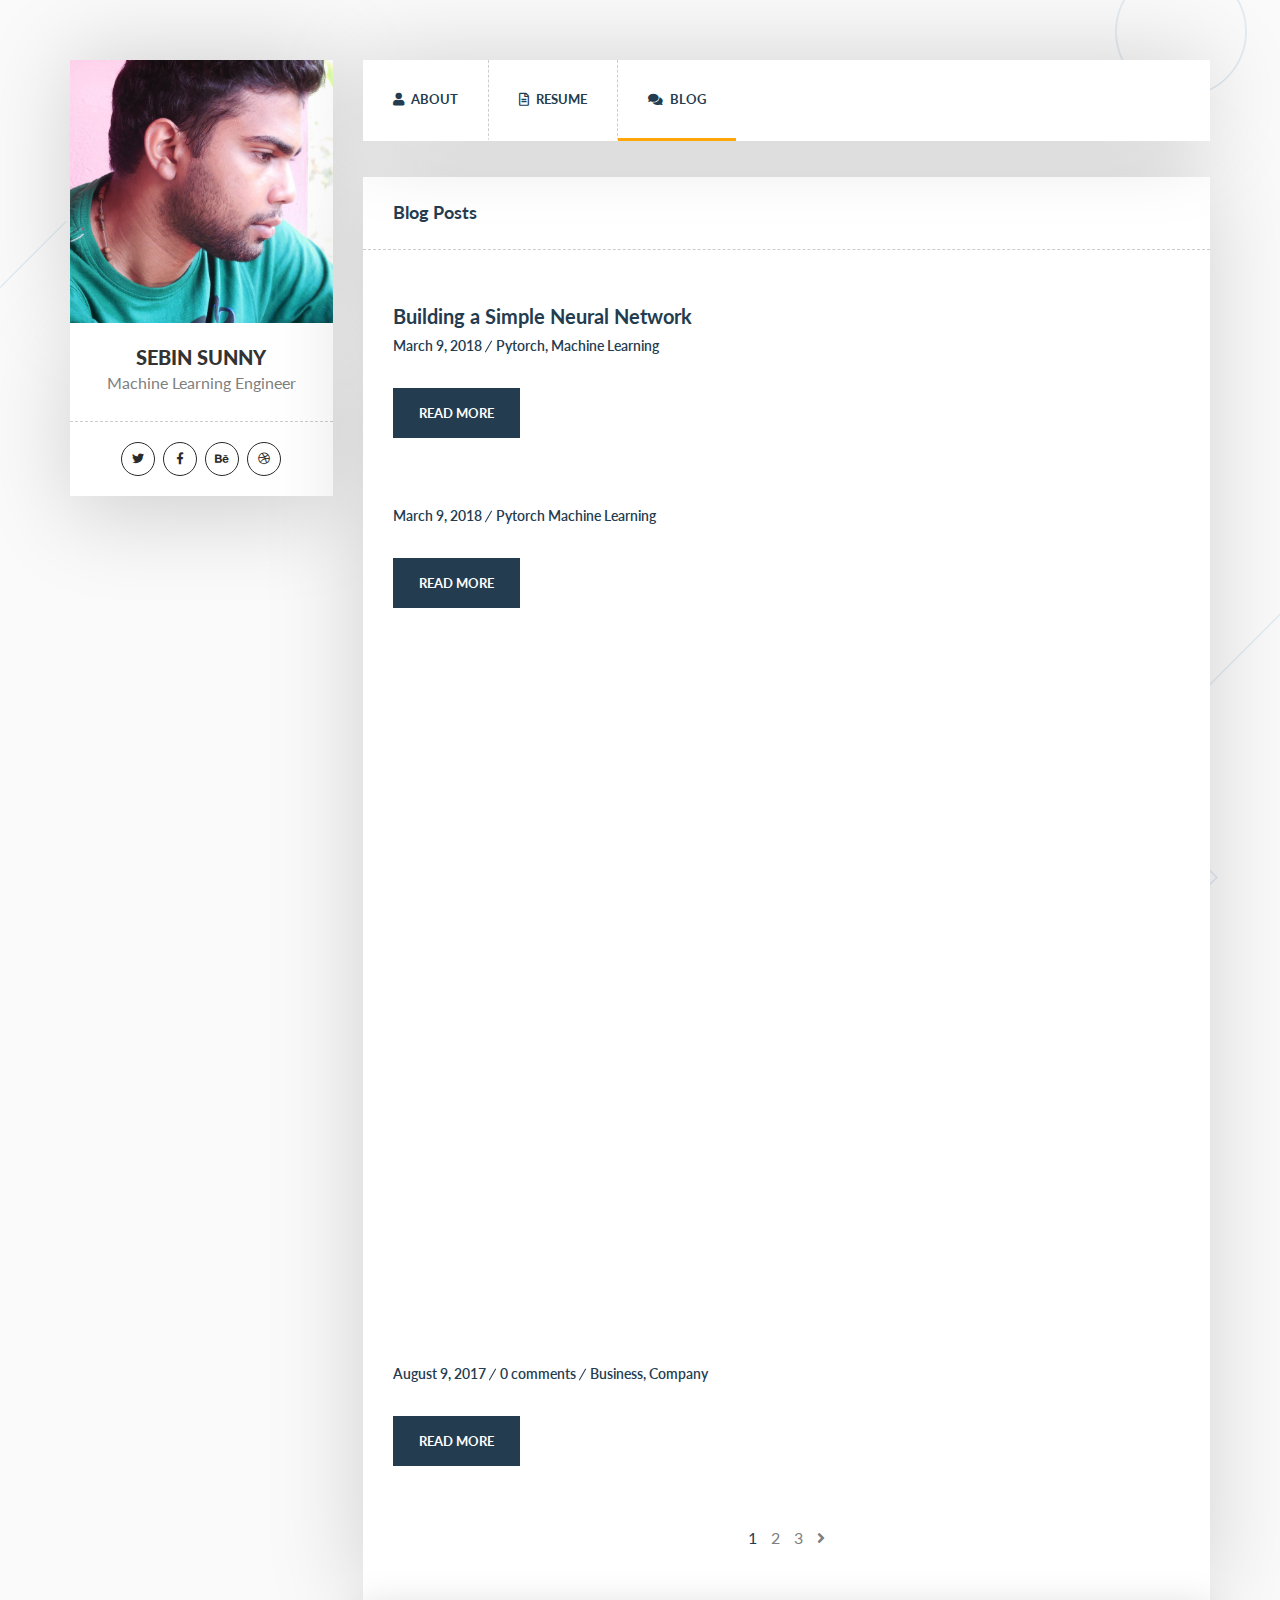
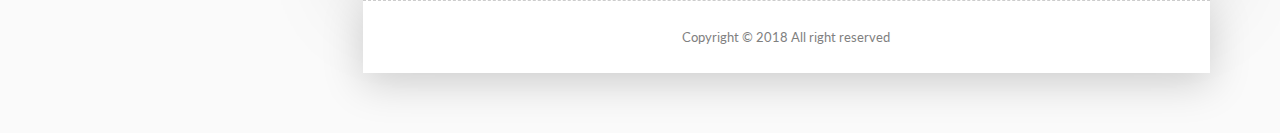
==== commit e6326520: "https" ====
--- a/blog/index.html
+++ b/blog/index.html
@@ -25,7 +25,7 @@
 <div class=" container ">
 <div class="row">
 <div class="profile col-md-3">
-<div class="profile-image"><a class="main-logo" href="../index.html"><img alt="" src=""></a></div><div class="profile-info"><div class="name-job"><h1>Sebin Sunny</h1><span class="job">Machine Learning Engineer</span></div><div class="social-icons"><a class="twitter" href="#"><i class="fa fa-twitter"></i></a><a class="facebook" href="#"><i class="fa fa-facebook-f"></i></a><a class="behance" href="#"><i class="fa fa-behance"></i></a><a class="dribbble" href="#"><i class="fa fa-dribbble"></i></a></div></div>			</div>
+<div class="profile-image"><a class="main-logo" href="../index.html"><img alt="" src="..//ss.jpg"></a></div><div class="profile-info"><div class="name-job"><h1>Sebin Sunny</h1><span class="job">Machine Learning Engineer</span></div><div class="social-icons"><a class="twitter" href="#"><i class="fa fa-twitter"></i></a><a class="facebook" href="#"><i class="fa fa-facebook-f"></i></a><a class="behance" href="#"><i class="fa fa-behance"></i></a><a class="dribbble" href="#"><i class="fa fa-dribbble"></i></a></div></div>			</div>
 <div id="content" class="site-content col-md-9">
 <header id="masthead" class="site-header">
 <div id="cshero-header" class="cshero-main-header">
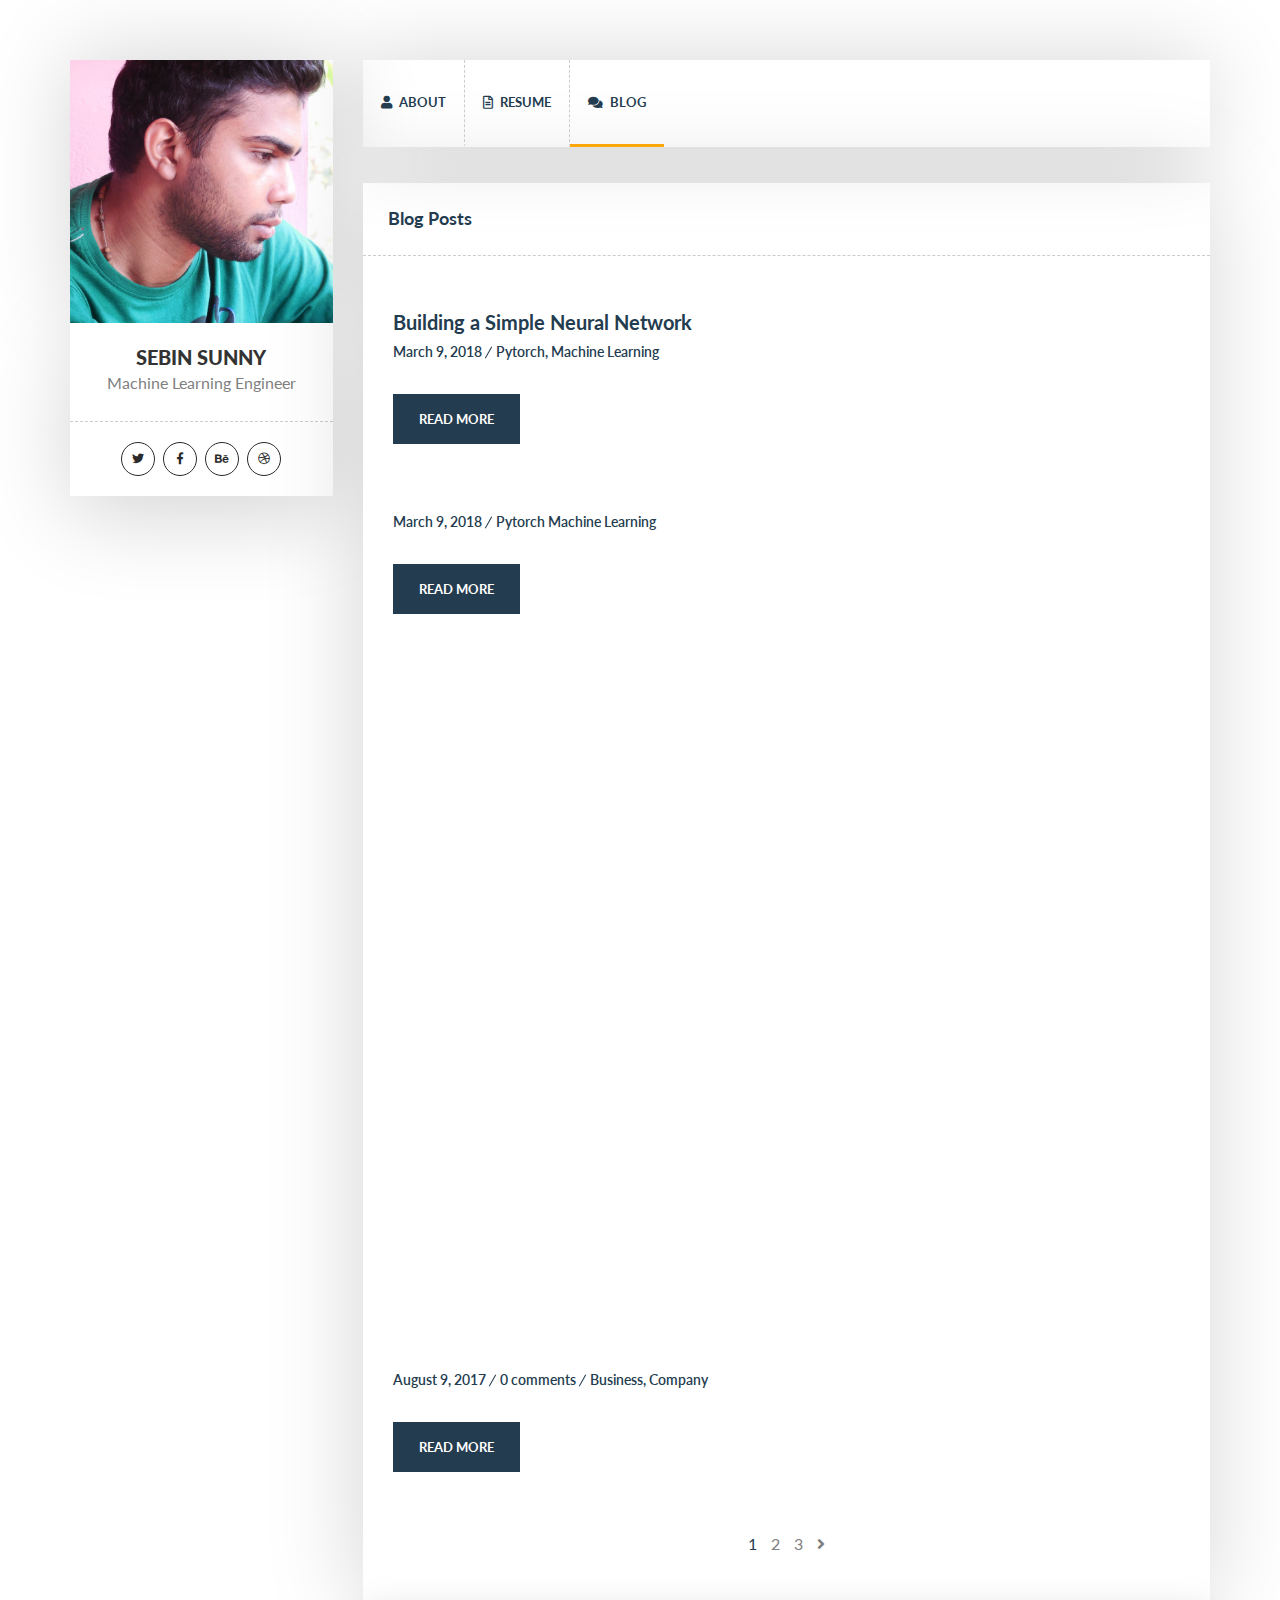
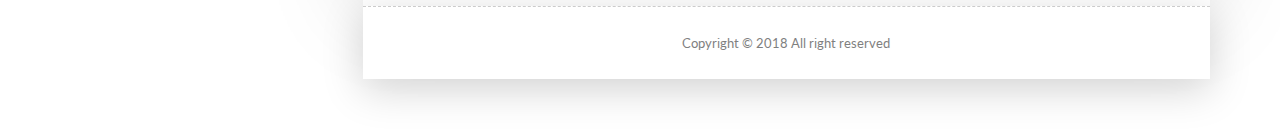
==== commit ef91c3fa: "update the mobile view" ====
--- a/blog/index.html
+++ b/blog/index.html
@@ -1,150 +1,213 @@
 <!DOCTYPE html>
 <html lang="en-US">
 
-<!-- Mirrored from demo.spyropress.com/themeforest/picard/blog/ by HTTrack Website Copier/3.x [XR&CO'2014], Mon, 20 Jan 2020 12:11:05 GMT -->
-<!-- Added by HTTrack --><meta http-equiv="content-type" content="text/html;charset=UTF-8" /><!-- /Added by HTTrack -->
+
+
+<meta http-equiv="content-type" content="text/html;charset=UTF-8"/>
 <head>
-<meta charset="UTF-8" />
-<meta name="viewport" content="initial-scale=1, width=device-width" />
-
-<link rel="stylesheet" type="text/css" href="../wp-content/cache/wpfc-minified/lnckzbhk/fybok.css" media="all"/>
-<link rel="stylesheet" type="text/css" href="../wp-content/cache/wpfc-minified/5coup7i/fybok.css" media="all"/>
-<style id='woosw-frontend-inline-css' type='text/css'>
-.woosw-area .woosw-inner .woosw-content .woosw-content-bot .woosw-notice { background-color: #5fbd74; } .woosw-area .woosw-inner .woosw-content .woosw-content-bot .woosw-content-bot-inner .woosw-page a:hover, .woosw-area .woosw-inner .woosw-content .woosw-content-bot .woosw-content-bot-inner .woosw-continue:hover { color: #5fbd74; }
-</style>
-<link rel='stylesheet' id='picard-lato-font-css'  href='https://fonts.googleapis.com/css?family=Lato:400,100,100italic,300,300italic,400italic,700,700italic,900,900italic&amp;subset=latin%2Clatin-ext'  media='all' />
-<link rel="stylesheet" type="text/css" href="../wp-content/cache/wpfc-minified/gqbmfcg/fybok.css" media="all"/><![endif]-->
-
-<link rel="stylesheet" type="text/css" href="../wp-content/cache/wpfc-minified/jz6uejcq/fybok.css" media="all"/>
-<style id='custom-dynamic-inline-css' type='text/css'>
-</style>
-
-<style type="text/css" title="dynamic-css" class="options-output">body{background-color:#fafafa;background-attachment:fixed;background-position:center center;background-image:url('../wp-content/uploads/2017/08/bg.png');}.picard-navigation .main-navigation .menu-main-menu, .body-picard-v2 .header-left, #cshero-header .right-menu{background-color:#ffffff;}#cshero-header-navigation .main-navigation .menu-main-menu > li > a{padding-top:30px;padding-bottom:30px;}#cshero-header-navigation .main-navigation .menu-main-menu > li > a{padding-right:30px;padding-left:30px;}#cshero-header-navigation .main-navigation ul.nav-menu > li > a,.body-picard-v2 #page_wraper .header-left .profile-info ul.second-menu li a{font-family:Lato;line-height:18px;font-weight:700;font-style:normal;font-size:13px;}.slidemenu-fixed{background-color:#ffffff;}.page-title{padding-top:25px;padding-right:30px;padding-bottom:25px;padding-left:30px;}</style><noscript><style> .wpb_animate_when_almost_visible { opacity: 1; }</style></noscript></head>
+    <meta charset="UTF-8"/>
+    <meta name="viewport" content="initial-scale=1, width=device-width"/>
+    <link rel='stylesheet' id='picard-lato-font-css'
+          href='https://fonts.googleapis.com/css?family=Lato:400,100,100italic,300,300italic,400italic,700,700italic,900,900italic&amp;subset=latin%2Clatin-ext'
+          media='all'/>
+    <link rel="stylesheet" type="text/css" href="../wp-content/cache/wpfc-minified/gqbmfcg/fybok.css" media="all"/>
+
+    <link rel="stylesheet" type="text/css" href="../wp-content/cache/wpfc-minified/jz6uejcq/fybok.css" media="all"/>
+    <style type="text/css" title="dynamic-css" class="options-output">
+        #il li {
+            list-style: none;
+            text-align: center;
+            font-size: 16px;
+            font-weight: bold;
+            display: inline-block;
+            border: 1px dotted #ccc;
+            box-sizing: border-box;
+            padding: 10px;
+            text-transform: uppercase;
+        }
+
+      </style>
+</head>
 <body class="page-template page-template-page-templates page-template-blog-classic page-template-page-templatesblog-classic-php page page-id-133 theme-picard woocommerce-no-js wpb-js-composer js-comp-ver-6.0.5 vc_responsive">
 <div id="page_wraper" class="hfeed site">
-<div class=" container ">
-<div class="row">
-<div class="profile col-md-3">
-<div class="profile-image"><a class="main-logo" href="../index.html"><img alt="" src="..//ss.jpg"></a></div><div class="profile-info"><div class="name-job"><h1>Sebin Sunny</h1><span class="job">Machine Learning Engineer</span></div><div class="social-icons"><a class="twitter" href="#"><i class="fa fa-twitter"></i></a><a class="facebook" href="#"><i class="fa fa-facebook-f"></i></a><a class="behance" href="#"><i class="fa fa-behance"></i></a><a class="dribbble" href="#"><i class="fa fa-dribbble"></i></a></div></div>			</div>
-<div id="content" class="site-content col-md-9">
-<header id="masthead" class="site-header">
-<div id="cshero-header" class="cshero-main-header">
-<div id="cshero-menu-mobile" class="responsive-menu">
-<p class="icon-mobile-menu">Menu</p>    </div><!-- #menu-mobile -->
-
-<div id="cshero-header-navigation" class="picard-navigation">
-<nav id="site-navigation" class="main-navigation">
-<div class="menu-menu-container"><ul id="menu-menu" class="nav-menu menu-main-menu"><li id="menu-item-128" class="menu-item menu-item-type-post_type menu-item-object-page menu-item-home no_group menu-item-128" data-depth="0"><a href="../index.html" class=""><i style="color: ; font-size: " class="fa fa-user"></i> <span class="menu-title">About</span></a></li>
-<li id="menu-item-127" class="menu-item menu-item-type-post_type menu-item-object-page no_group menu-item-127" data-depth="0"><a href="../resume/index.html" class=""><i style="color: ; font-size: " class="fa fa-file-text-o"></i> <span class="menu-title">Resume</span></a></li>
-
-<li id="menu-item-135" class="menu-item menu-item-type-post_type menu-item-object-page current-menu-item page_item page-item-133 current_page_item has_full_width no_group menu-item-135" data-depth="0"><a href="index.html" class=""><i style="color: ; font-size: " class="fa fa-comments"></i> <span class="menu-title">Blog</span></a></li>
-
-</ul></div>        </nav><!-- #site-navigation -->
-</div>
-</div><!-- #site-navigation -->					</header><!-- #masthead -->
-<div class="content_wrap">
-<div id="page-title" class="page-title">
-<div id="page-title-text" class="page-title-text text-left "><h2>Blog posts</h2></div>
-</div><!-- #page-title -->
-<section id="primary" class="cms--post-classic">
-<div class="row">
-<div class="col-xs-12 col-sm-12 col-md-12 col-lg-12">
-<main id="main" class="site-main col-md-12">
-
-
-<article id="post-224" class="post-224 post type-post status-publish format-standard has-post-thumbnail hentry category-after-effect tag-business tag-company">
-<!--<div class="post-thumbnail"><img width="810" height="326" src="../wp-content/uploads/2017/08/post-2.jpg" class="attachment-large size-large wp-post-image" alt="" srcset="http://demo.spyropress.com/themeforest/picard/wp-content/uploads/2017/08/post-2.jpg 810w, http://demo.spyropress.com/themeforest/picard/wp-content/uploads/2017/08/post-2-768x309.jpg 768w, http://demo.spyropress.com/themeforest/picard/wp-content/uploads/2017/08/post-2-300x121.jpg 300w" sizes="(max-width: 810px) 100vw, 810px" /></div>-->
-<header class="entry-header">
-<h1 class="entry-title"><a href="../post/index.html" rel="bookmark">Building a Simple Neural Network</a></h1>
-<div class="entry-meta">
-<ul class="archive_detail">
-<li class="detail-date"><i class="fa fa-calendar-o"></i><a href="">March 9, 2018</a></li>
-<li class="detail-tags"><i class=""></i><a href="" rel="tag">Pytorch</a>, <a href="" rel="tag">Machine Learning</a></li>
-</ul>
-</div><!-- .entry-meta -->
-</header><!-- .entry-header -->
-
-
-
-
-<div class="entry-content">
-<p></p>
-</div><!-- .entry-content -->
-
-
-<footer class="entry-footer">
-<a class="button" href="../post/index.html">Read More</a>
-</footer><!-- .entry-footer -->
-
-</article><!-- #post-## -->
-
-<article id="post-36" class="post-36 post type-post status-publish format-standard has-post-thumbnail hentry category-dreamviewer category-blog tag-business tag-company">
-<!--<div class="post-thumbnail"><img width="810" height="326" src="../wp-content/uploads/2017/08/post-2.jpg" class="attachment-large size-large wp-post-image" alt="" srcset="http://demo.spyropress.com/themeforest/picard/wp-content/uploads/2017/08/post-2.jpg 810w, http://demo.spyropress.com/themeforest/picard/wp-content/uploads/2017/08/post-2-768x309.jpg 768w, http://demo.spyropress.com/themeforest/picard/wp-content/uploads/2017/08/post-2-300x121.jpg 300w" sizes="(max-width: 810px) 100vw, 810px" /></div>-->
-    <header class="entry-header">
-        <h1 class="entry-title"><a href="../post/index.html" rel="bookmark"></a></h1>
-        <div class="entry-meta">
-            <ul class="archive_detail">
-                <li class="detail-date"><i class="fa fa-calendar-o"></i><a href="">March 9, 2018</a></li>
-                <li class="detail-tags"><i class="fa fa-tags"></i><a href="" rel="tag">Pytorch</a> <a href="" rel="tag">Machine Learning</a></li>
-            </ul>
-        </div><!-- .entry-meta -->
-    </header><!-- .entry-header -->
-
-
-
-
-    <!-- .entry-header -->
-<div class="entry-content">
-<p></p>
-</div><!-- .entry-content -->
-<footer class="entry-footer">
-<a class="button" href="../working-principle-how-do-we-work-6/index.html">Read More</a>
-</footer><!-- .entry-footer -->
-</article><!-- #post-## -->
-
-
-
-<article id="post-32" class="post-32 post type-post status-publish format-video hentry category-photoshop tag-business tag-company post_format-post-format-video">
-<iframe src="https://player.vimeo.com/video/99125930" width="1170" height="658" frameborder="0" title="FanDanz App Promo Video" webkitallowfullscreen mozallowfullscreen allowfullscreen></iframe>
-<header class="entry-header">
-<h1 class="entry-title"><a href="../working-principle-how-do-we-work-5/index.html" rel="bookmark"></a></h1>
-<div class="entry-meta">
-<ul class="archive_detail">
-<li class="detail-date"><i class="fa fa-calendar-o"></i><a href="../2017/08/09/index.html">August 9, 2017</a></li>
-<li class="detail-comment"><i class="fa fa-comments-o"></i><a href="../working-principle-how-do-we-work-5/index.html">0 comments</a></li>
-<li class="detail-tags"><i class="fa fa-tags"></i><a href="../tag/business/index.html" rel="tag">Business</a>, <a href="../tag/company/index.html" rel="tag">Company</a></li>
-</ul>
-</div><!-- .entry-meta -->
-</header><!-- .entry-header -->
-<div class="entry-content">
-<p></p>
-</div><!-- .entry-content -->
-<footer class="entry-footer">
-<a class="button" href="../working-principle-how-do-we-work-5/index.html">Read More</a>
-</footer><!-- .entry-footer -->
-</article><!-- #post-## -->
-<nav class="navigation paging-navigation clearfix text-center">
-<div class="pagination loop-pagination">
-<span class='page-numbers current'>1</span>
-<a class='page-numbers' href='page/2/index.html'>2</a>
-<a class='page-numbers' href='page/3/index.html'>3</a>
-<a class="next page-numbers" href="page/2/index.html"><i class="fa fa-angle-right"></i></a>			</div><!-- .pagination -->
-</nav><!-- .navigation -->
-</main><!-- #content -->
-</div>
-</div>
-</section><!-- #primary -->
-      
-</div><!-- .content-wrap -->
-<footer id="colophon" class="site-footer">
-<div class="footer">
-<p class="footer-copyright">Copyright © 2018 All right reserved</p>                    </div><!-- #footer-bottom -->
-</footer><!-- .site-footer -->
-</div><!-- .site-content -->
-</div><!-- .row -->
-</div><!-- .container -->
+    <div class=" container ">
+        <div class="row">
+            <div class="profile col-md-3">
+                <div class="profile-image"><a class="main-logo" href="../index.html"><img alt="" src="..//ss.jpg"></a>
+                </div>
+                <div class="profile-info">
+                    <div class="name-job"><h1>Sebin Sunny</h1><span class="job">Machine Learning Engineer</span></div>
+                    <div class="social-icons"><a class="twitter" href="#"><i class="fa fa-twitter"></i></a><a
+                            class="facebook" href="#"><i class="fa fa-facebook-f"></i></a><a class="behance" href="#"><i
+                            class="fa fa-behance"></i></a><a class="dribbble" href="#"><i
+                            class="fa fa-dribbble"></i></a></div>
+                </div>
+            </div>
+            <div id="content" class="site-content col-md-9">
+                <header id="masthead" class="site-header">
+                    <div id="cshero-header" class="cshero-main-header">
+                        <div id="cshero-menu-mobile" class="responsive-menu">
+
+                            <div id="il">
+                                <li>
+                                    <a href="index.html" class=""><i class="fa fa-user"></i>
+                                        <span class="menu-title">About</span></a></li>
+                                <li><a href="resume/index.html" class=""><i
+                                        class="fa fa-file-text-o"></i> <span
+                                        class="menu-title">Resume</span></a></li>
+                                <li><a href="blog/index.html" class=""><i class="fa fa-comments"></i> <span
+                                        class="menu-title">Blog</span></a></li>
+                            </div>
+
+                        </div><!-- #menu-mobile -->
+
+                        <div id="cshero-header-navigation" class="picard-navigation">
+                            <nav id="site-navigation" class="main-navigation">
+                                <div class="menu-menu-container">
+                                    <ul id="menu-menu" class="nav-menu menu-main-menu">
+                                        <li id="menu-item-128"
+                                            class="menu-item menu-item-type-post_type menu-item-object-page menu-item-home no_group menu-item-128"
+                                            data-depth="0"><a href="../index.html" class=""><i
+                                                style="color: ; font-size: " class="fa fa-user"></i> <span
+                                                class="menu-title">About</span></a></li>
+                                        <li id="menu-item-127"
+                                            class="menu-item menu-item-type-post_type menu-item-object-page no_group menu-item-127"
+                                            data-depth="0"><a href="../resume/index.html" class=""><i
+                                                style="color: ; font-size: " class="fa fa-file-text-o"></i> <span
+                                                class="menu-title">Resume</span></a></li>
+
+                                        <li id="menu-item-135"
+                                            class="menu-item menu-item-type-post_type menu-item-object-page current-menu-item page_item page-item-133 current_page_item has_full_width no_group menu-item-135"
+                                            data-depth="0"><a href="index.html" class=""><i style="color: ; font-size: "
+                                                                                            class="fa fa-comments"></i>
+                                            <span class="menu-title">Blog</span></a></li>
+
+                                    </ul>
+                                </div>
+                            </nav><!-- #site-navigation -->
+                        </div>
+                    </div><!-- #site-navigation -->                    </header><!-- #masthead -->
+                <div class="content_wrap">
+                    <div id="page-title" class="page-title">
+                        <div id="page-title-text" class="page-title-text text-left "><h2>Blog posts</h2></div>
+                    </div><!-- #page-title -->
+                    <section id="primary" class="cms--post-classic">
+                        <div class="row">
+                            <div class="col-xs-12 col-sm-12 col-md-12 col-lg-12">
+                                <main id="main" class="site-main col-md-12">
+
+
+                                    <article id="post-224"
+                                             class="post-224">
+                                        <!--<div class="post-thumbnail"><img width="810" height="326" src="../wp-content/uploads/2017/08/post-2.jpg" class="attachment-large size-large wp-post-image" alt="" srcset="http://demo.spyropress.com/themeforest/picard/wp-content/uploads/2017/08/post-2.jpg 810w, http://demo.spyropress.com/themeforest/picard/wp-content/uploads/2017/08/post-2-768x309.jpg 768w, http://demo.spyropress.com/themeforest/picard/wp-content/uploads/2017/08/post-2-300x121.jpg 300w" sizes="(max-width: 810px) 100vw, 810px" /></div>-->
+                                        <header class="entry-header">
+                                            <h1 class="entry-title"><a href="../post/index.html" rel="bookmark">Building
+                                                a Simple Neural Network</a></h1>
+                                            <div class="entry-meta">
+                                                <ul class="archive_detail">
+                                                    <li class="detail-date"><i class="fa fa-calendar-o"></i><a href="">March
+                                                        9, 2018</a></li>
+                                                    <li class="detail-tags"><i class=""></i><a href=""
+                                                                                               rel="tag">Pytorch</a>, <a
+                                                            href="" rel="tag">Machine Learning</a></li>
+                                                </ul>
+                                            </div><!-- .entry-meta -->
+                                        </header><!-- .entry-header -->
+
+
+                                        <div class="entry-content">
+                                            <p></p>
+                                        </div><!-- .entry-content -->
+
+
+                                        <footer class="entry-footer">
+                                            <a class="button" href="../post/index.html">Read More</a>
+                                        </footer><!-- .entry-footer -->
+
+                                    </article><!-- #post-## -->
+
+                                    <article id="post-36"
+                                             class="post-36">
+                                        <!--<div class="post-thumbnail"><img width="810" height="326" src="../wp-content/uploads/2017/08/post-2.jpg" class="attachment-large size-large wp-post-image" alt="" srcset="http://demo.spyropress.com/themeforest/picard/wp-content/uploads/2017/08/post-2.jpg 810w, http://demo.spyropress.com/themeforest/picard/wp-content/uploads/2017/08/post-2-768x309.jpg 768w, http://demo.spyropress.com/themeforest/picard/wp-content/uploads/2017/08/post-2-300x121.jpg 300w" sizes="(max-width: 810px) 100vw, 810px" /></div>-->
+                                        <header class="entry-header">
+                                            <h1 class="entry-title"><a href="../post/index.html" rel="bookmark"></a>
+                                            </h1>
+                                            <div class="entry-meta">
+                                                <ul class="archive_detail">
+                                                    <li class="detail-date"><i class="fa fa-calendar-o"></i><a href="">March
+                                                        9, 2018</a></li>
+                                                    <li class="detail-tags"><i class="fa fa-tags"></i><a href=""
+                                                                                                         rel="tag">Pytorch</a>
+                                                        <a href="" rel="tag">Machine Learning</a></li>
+                                                </ul>
+                                            </div><!-- .entry-meta -->
+                                        </header><!-- .entry-header -->
+
+
+                                        <!-- .entry-header -->
+                                        <div class="entry-content">
+                                            <p></p>
+                                        </div><!-- .entry-content -->
+                                        <footer class="entry-footer">
+                                            <a class="button" href="../working-principle-how-do-we-work-6/index.html">Read
+                                                More</a>
+                                        </footer><!-- .entry-footer -->
+                                    </article><!-- #post-## -->
+
+
+                                    <article id="post-32"
+                                             class="post-32">
+                                        <iframe src="https://player.vimeo.com/video/99125930" width="1170" height="658"
+                                                frameborder="0" title="FanDanz App Promo Video" webkitallowfullscreen
+                                                mozallowfullscreen allowfullscreen></iframe>
+                                        <header class="entry-header">
+                                            <h1 class="entry-title"><a
+                                                    href="../working-principle-how-do-we-work-5/index.html"
+                                                    rel="bookmark"></a></h1>
+                                            <div class="entry-meta">
+                                                <ul class="archive_detail">
+                                                    <li class="detail-date"><i class="fa fa-calendar-o"></i><a
+                                                            href="../2017/08/09/index.html">August 9, 2017</a></li>
+                                                    <li class="detail-comment"><i class="fa fa-comments-o"></i><a
+                                                            href="../working-principle-how-do-we-work-5/index.html">0
+                                                        comments</a></li>
+                                                    <li class="detail-tags"><i class="fa fa-tags"></i><a
+                                                            href="../tag/business/index.html" rel="tag">Business</a>, <a
+                                                            href="../tag/company/index.html" rel="tag">Company</a></li>
+                                                </ul>
+                                            </div><!-- .entry-meta -->
+                                        </header><!-- .entry-header -->
+                                        <div class="entry-content">
+                                            <p></p>
+                                        </div><!-- .entry-content -->
+                                        <footer class="entry-footer">
+                                            <a class="button" href="../working-principle-how-do-we-work-5/index.html">Read
+                                                More</a>
+                                        </footer><!-- .entry-footer -->
+                                    </article><!-- #post-## -->
+                                    <nav class="navigation paging-navigation clearfix text-center">
+                                        <div class="pagination loop-pagination">
+                                            <span class='page-numbers current'>1</span>
+                                            <a class='page-numbers' href='page/2/index.html'>2</a>
+                                            <a class='page-numbers' href='page/3/index.html'>3</a>
+                                            <a class="next page-numbers" href="page/2/index.html"><i
+                                                    class="fa fa-angle-right"></i></a></div><!-- .pagination -->
+                                    </nav><!-- .navigation -->
+                                </main><!-- #content -->
+                            </div>
+                        </div>
+                    </section><!-- #primary -->
+
+                </div><!-- .content-wrap -->
+                <footer id="colophon" class="site-footer">
+                    <div class="footer">
+                        <p class="footer-copyright">Copyright © 2018 All right reserved</p></div><!-- #footer-bottom -->
+                </footer><!-- .site-footer -->
+            </div><!-- .site-content -->
+        </div><!-- .row -->
+    </div><!-- .container -->
 </div><!-- .site -->
 </body>
 
-<!-- Mirrored from demo.spyropress.com/themeforest/picard/blog/ by HTTrack Website Copier/3.x [XR&CO'2014], Mon, 20 Jan 2020 12:11:09 GMT -->
-</html><!-- WP Fastest Cache file was created in 1.6346130371094 seconds, on 19-09-19 10:33:28 -->+
+</html>--- a/wp-content/cache/wpfc-minified/jz6uejcq/fybok.css
+++ b/wp-content/cache/wpfc-minified/jz6uejcq/fybok.css
@@ -621,6 +621,10 @@
 
 .site-main {
     padding: 30px;
+}
+#post-36 .entry-footer .button {
+}
+#post-36 .entry-footer .button {
 }
 
 @media screen and (max-width: 767px) {
@@ -10187,4 +10191,4 @@
 .slideOutUp {
     -webkit-animation-name: slideOutUp;
     animation-name: slideOutUp
-}+}
